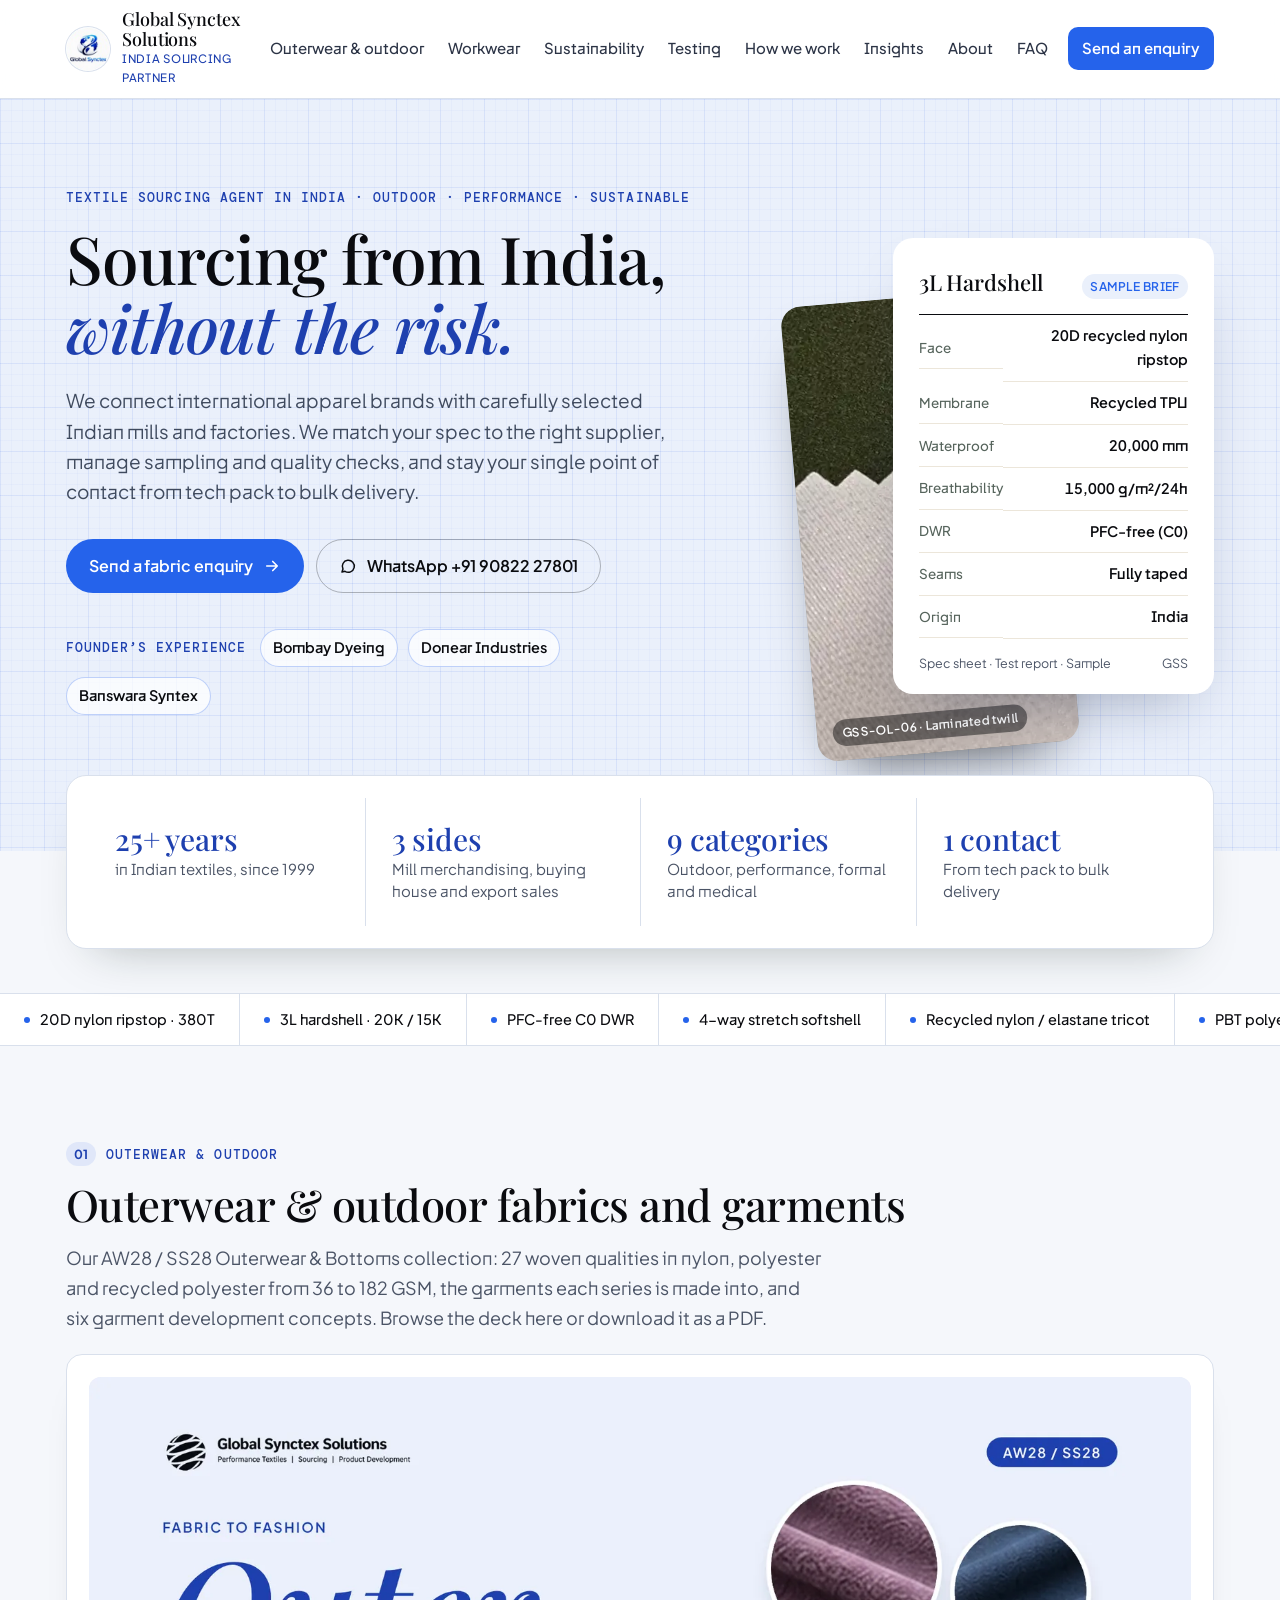
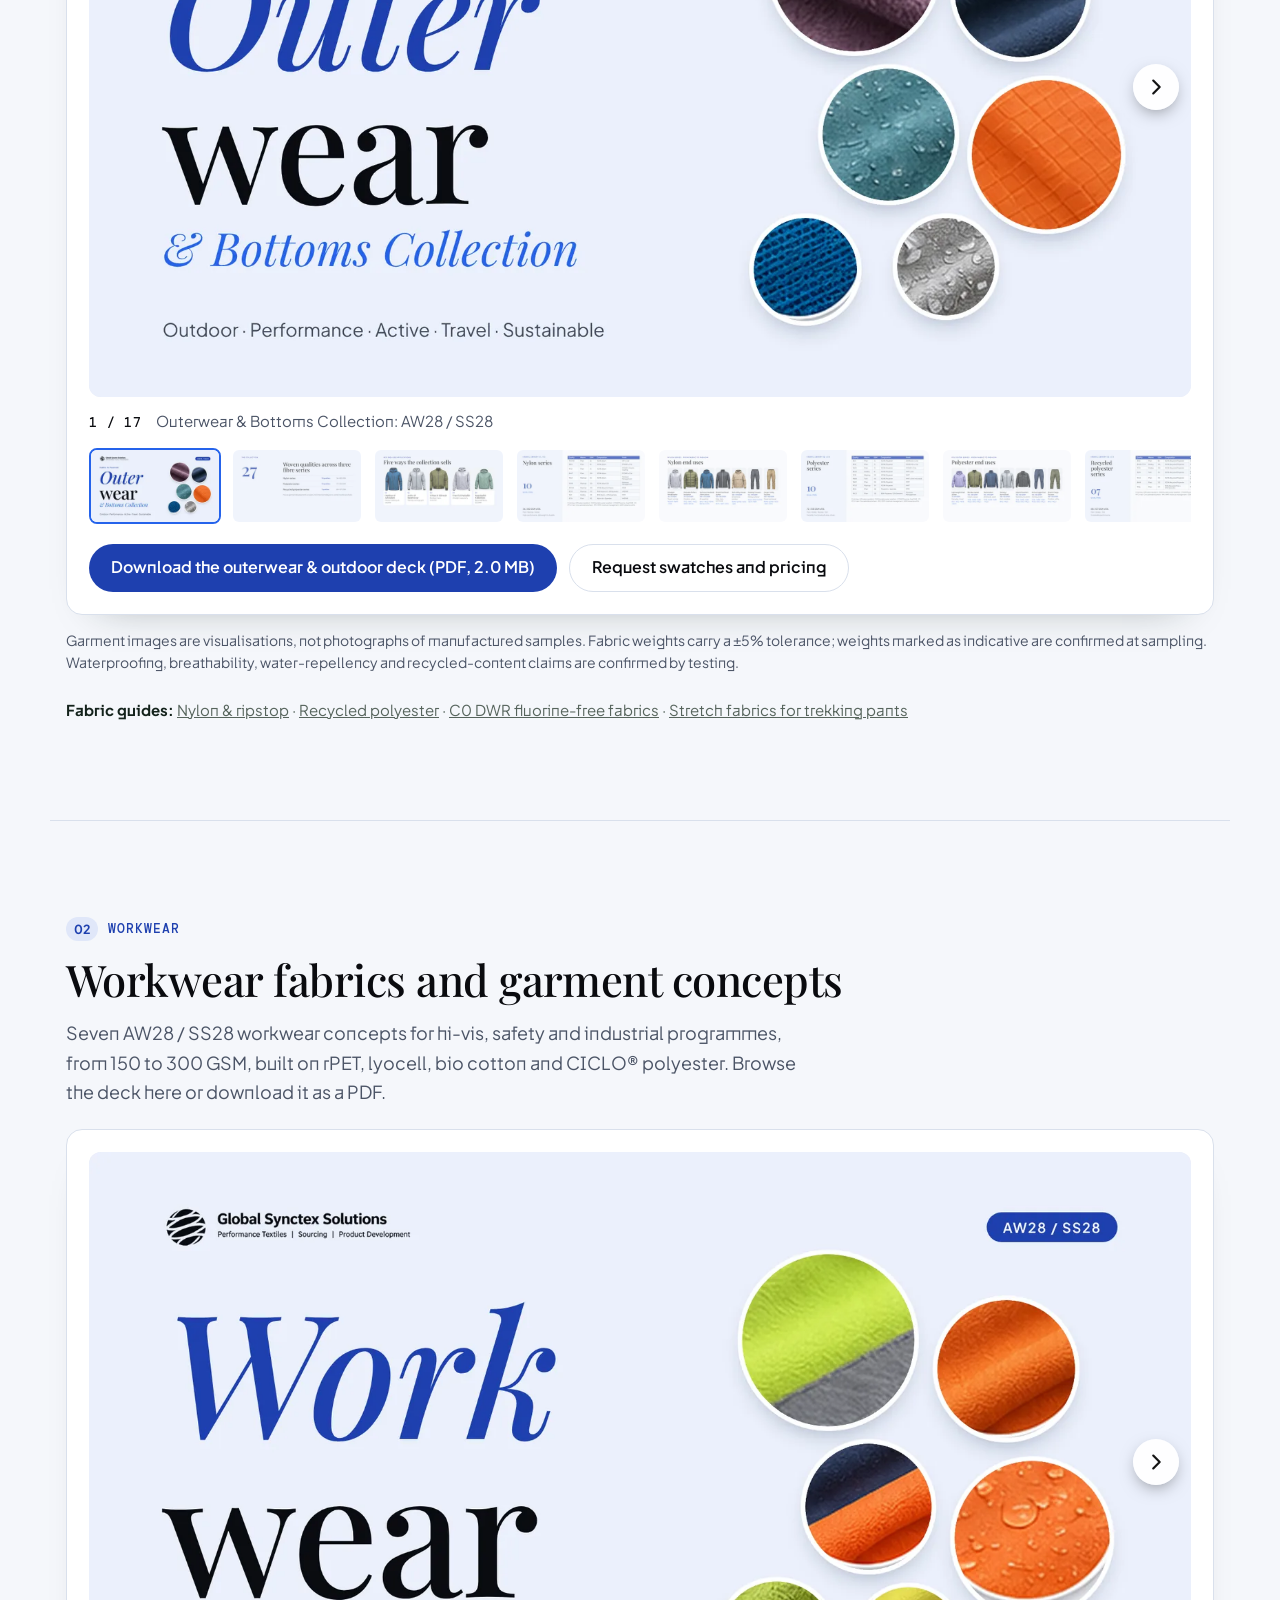
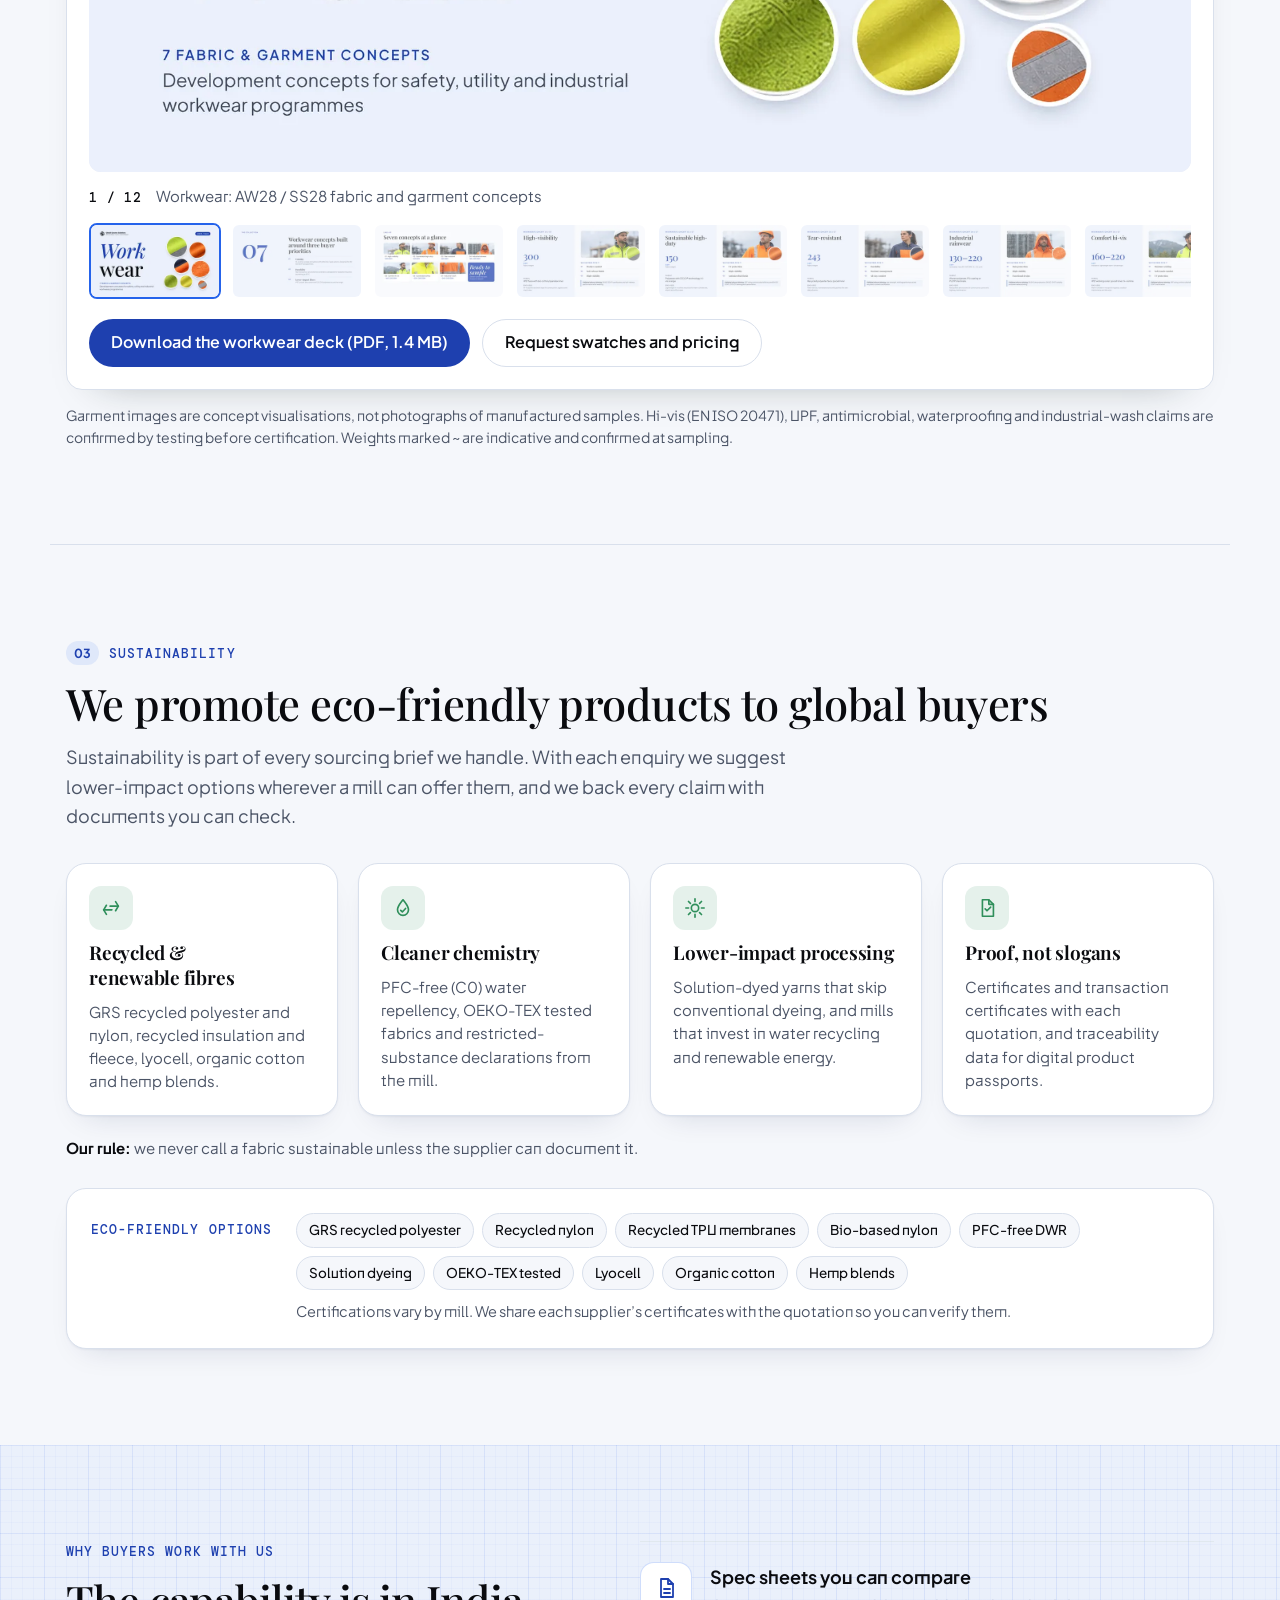
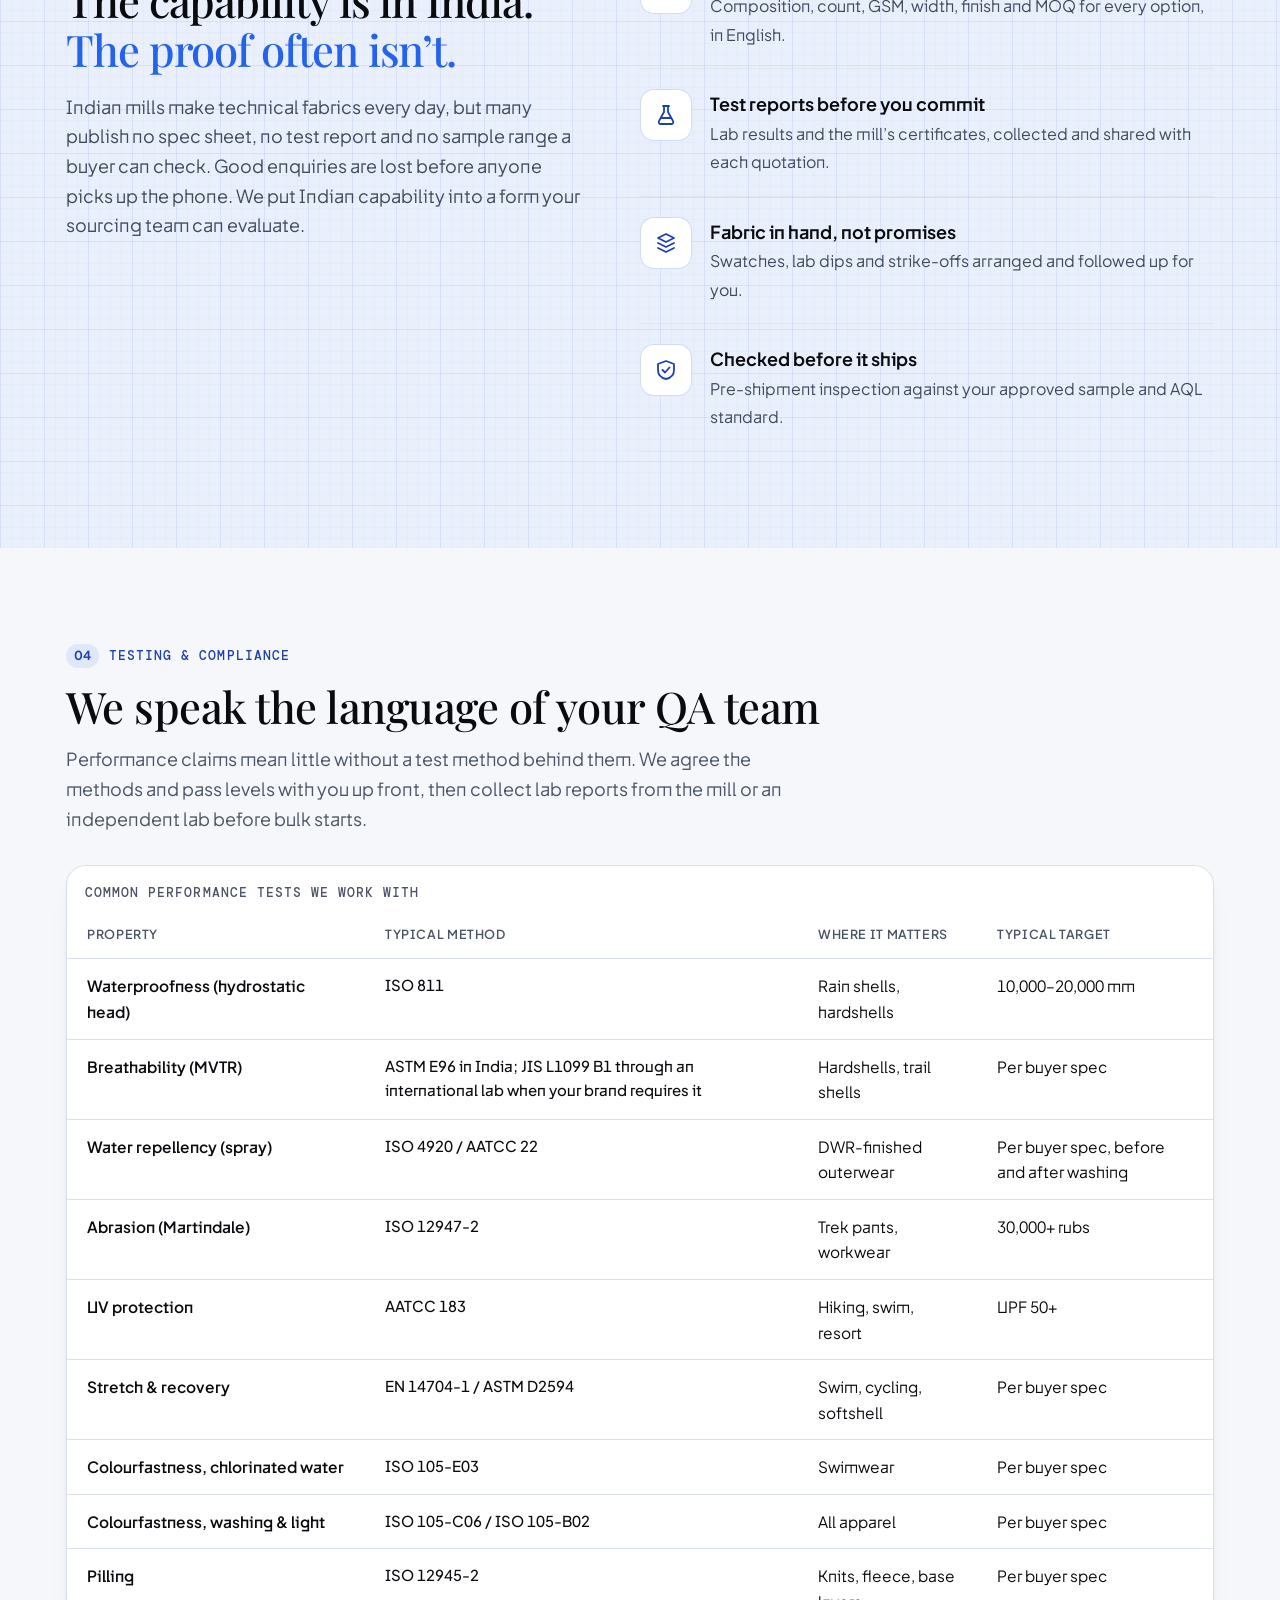
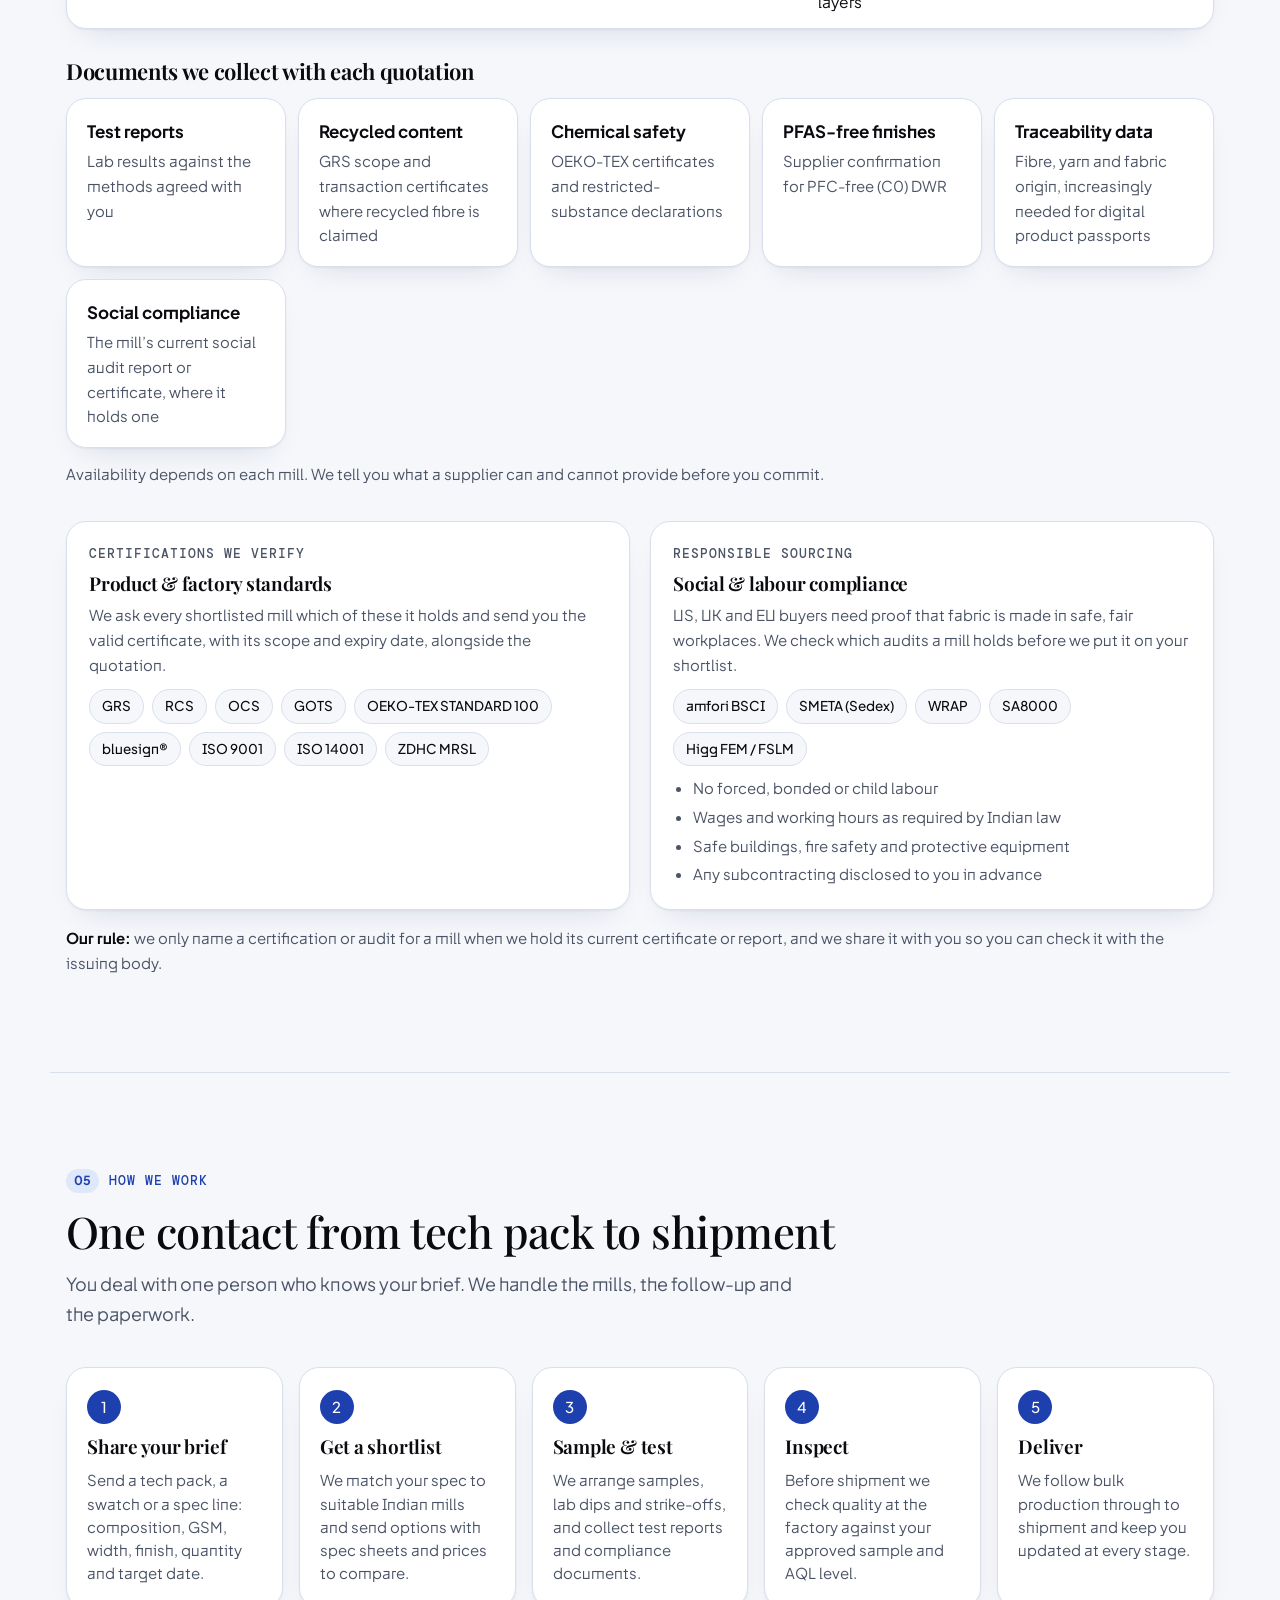
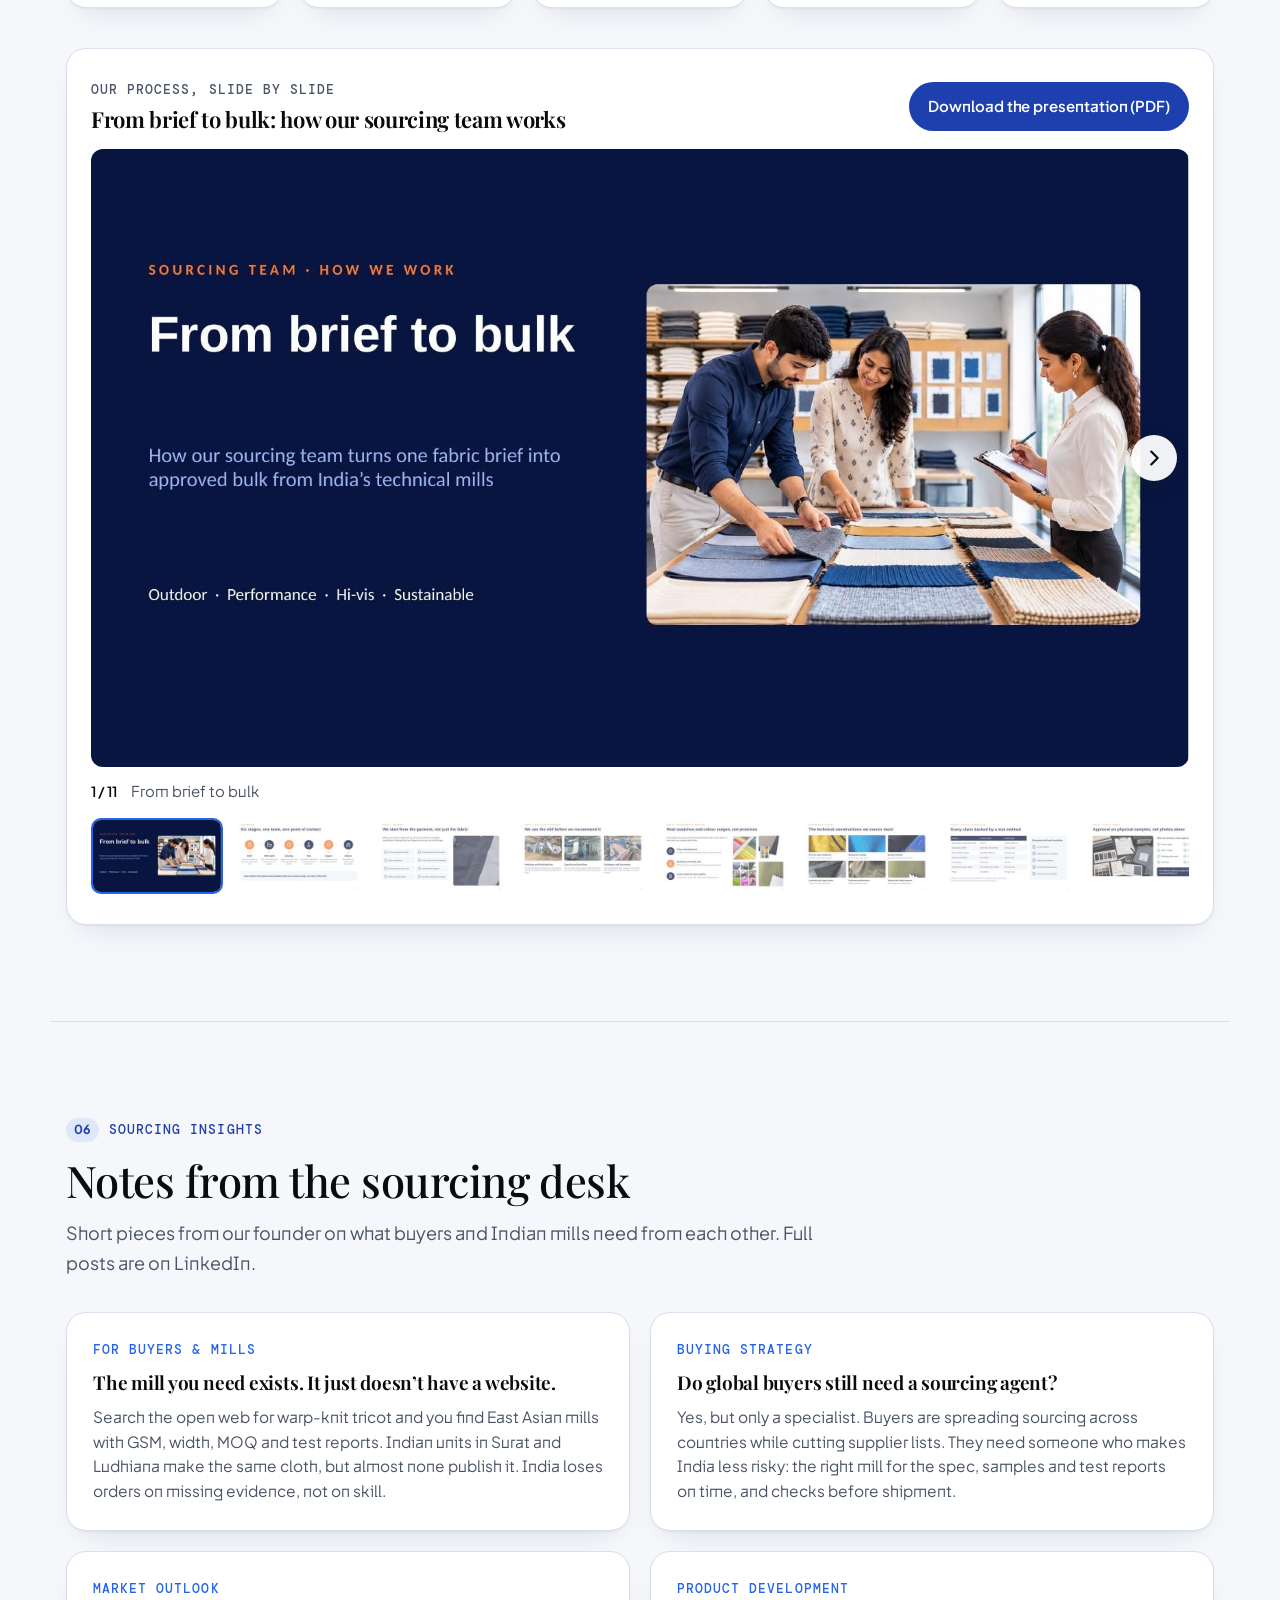
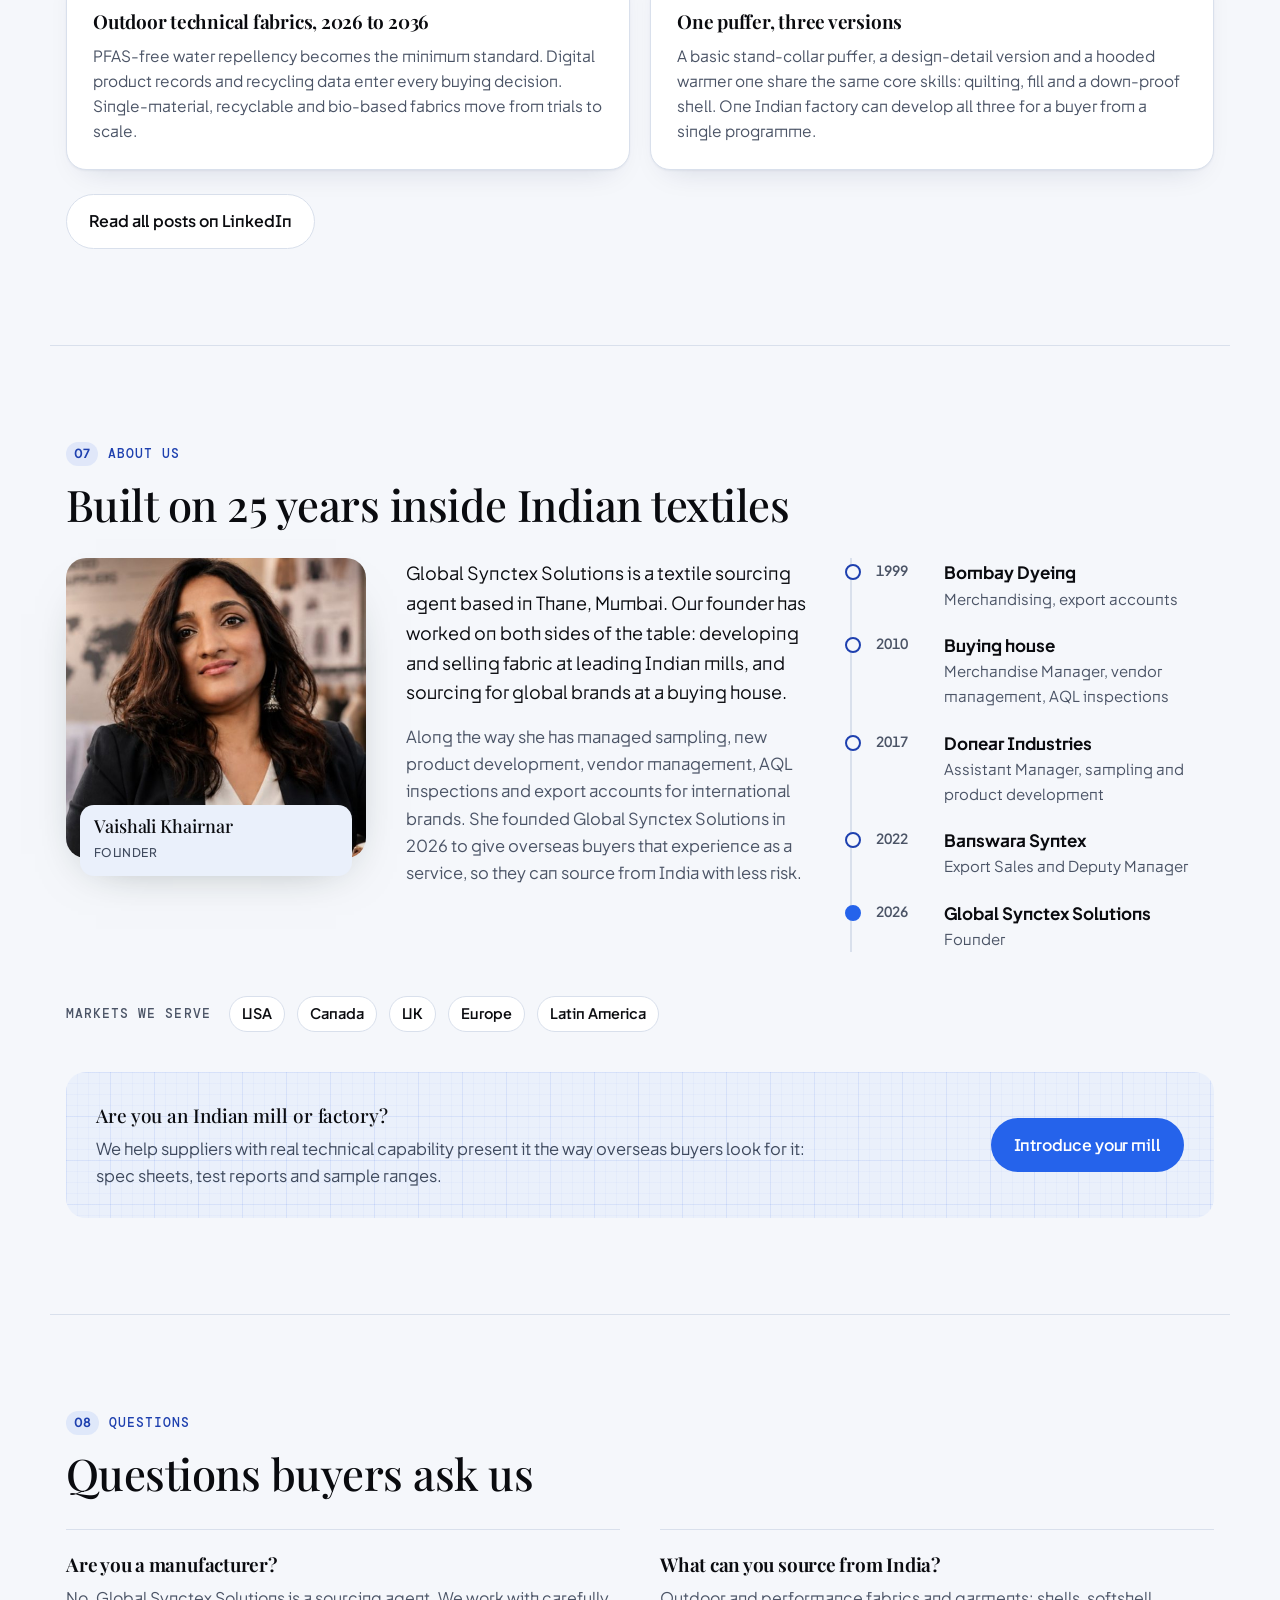
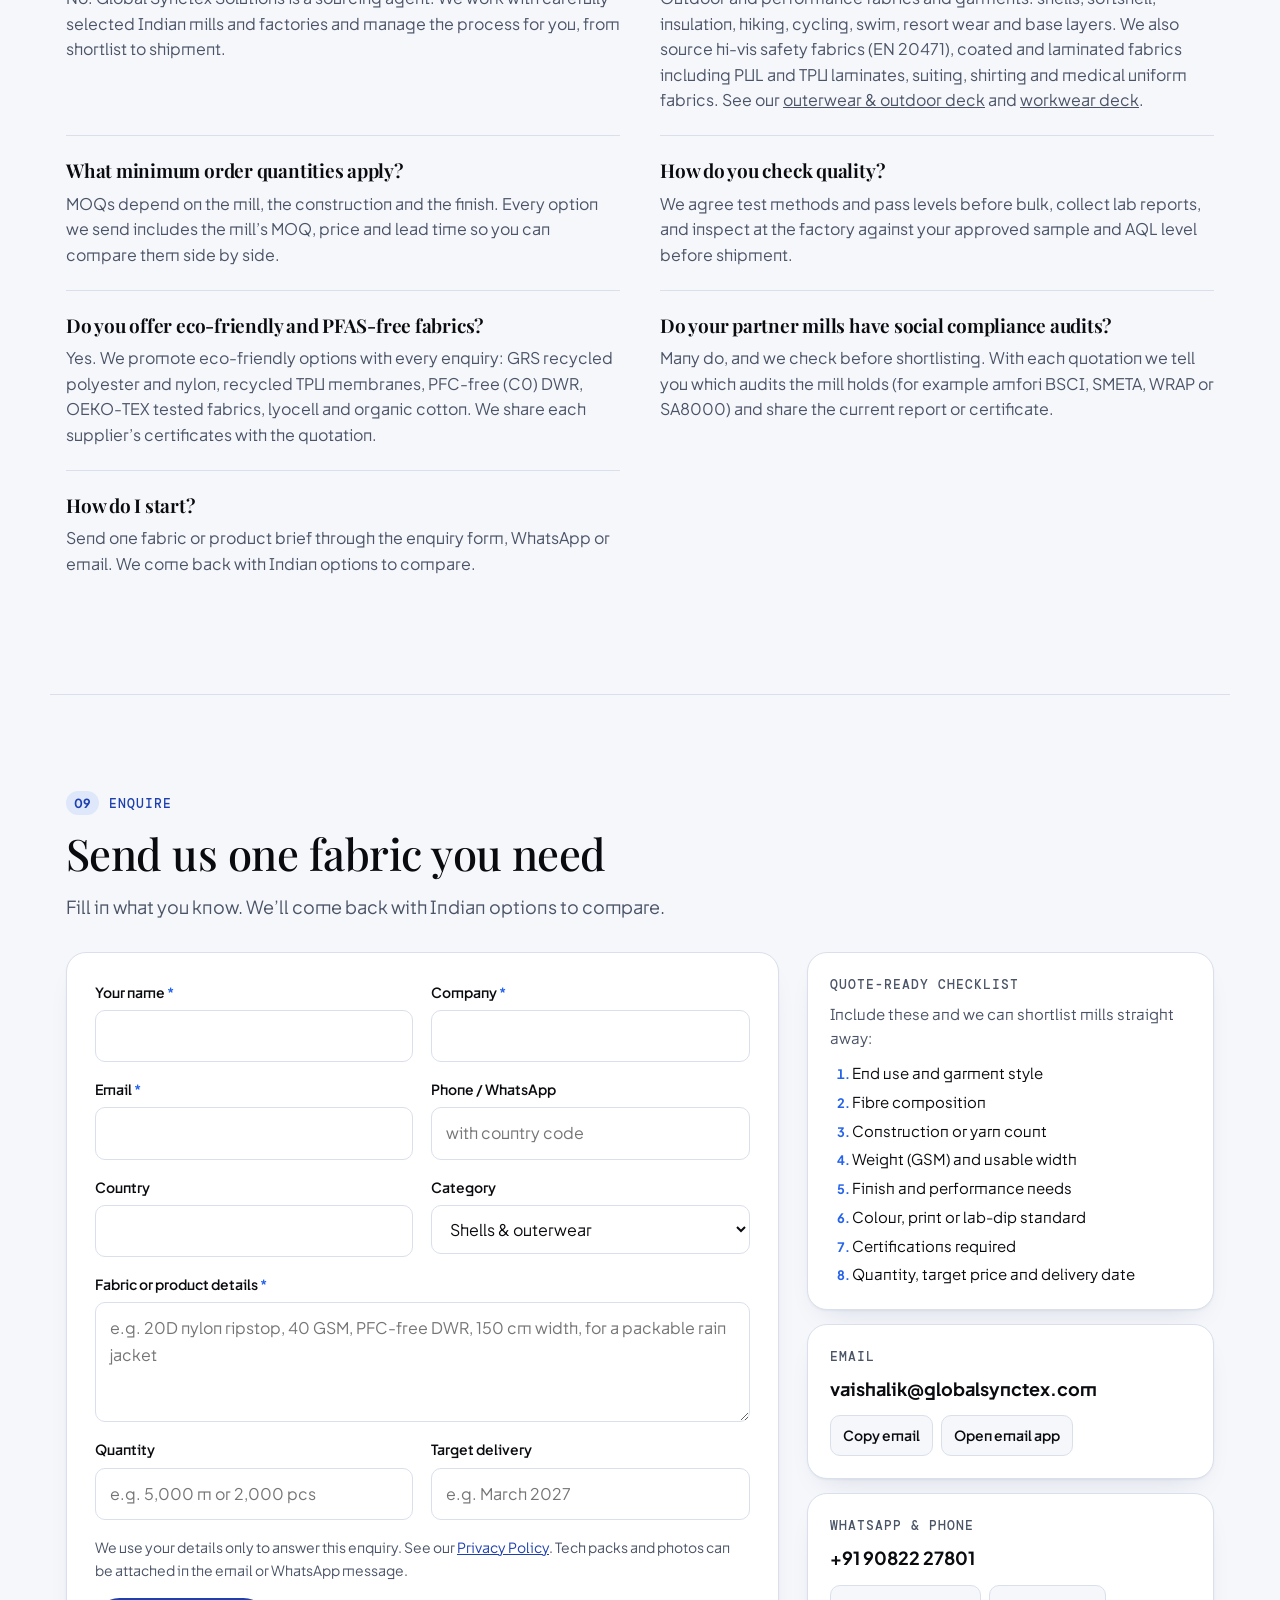
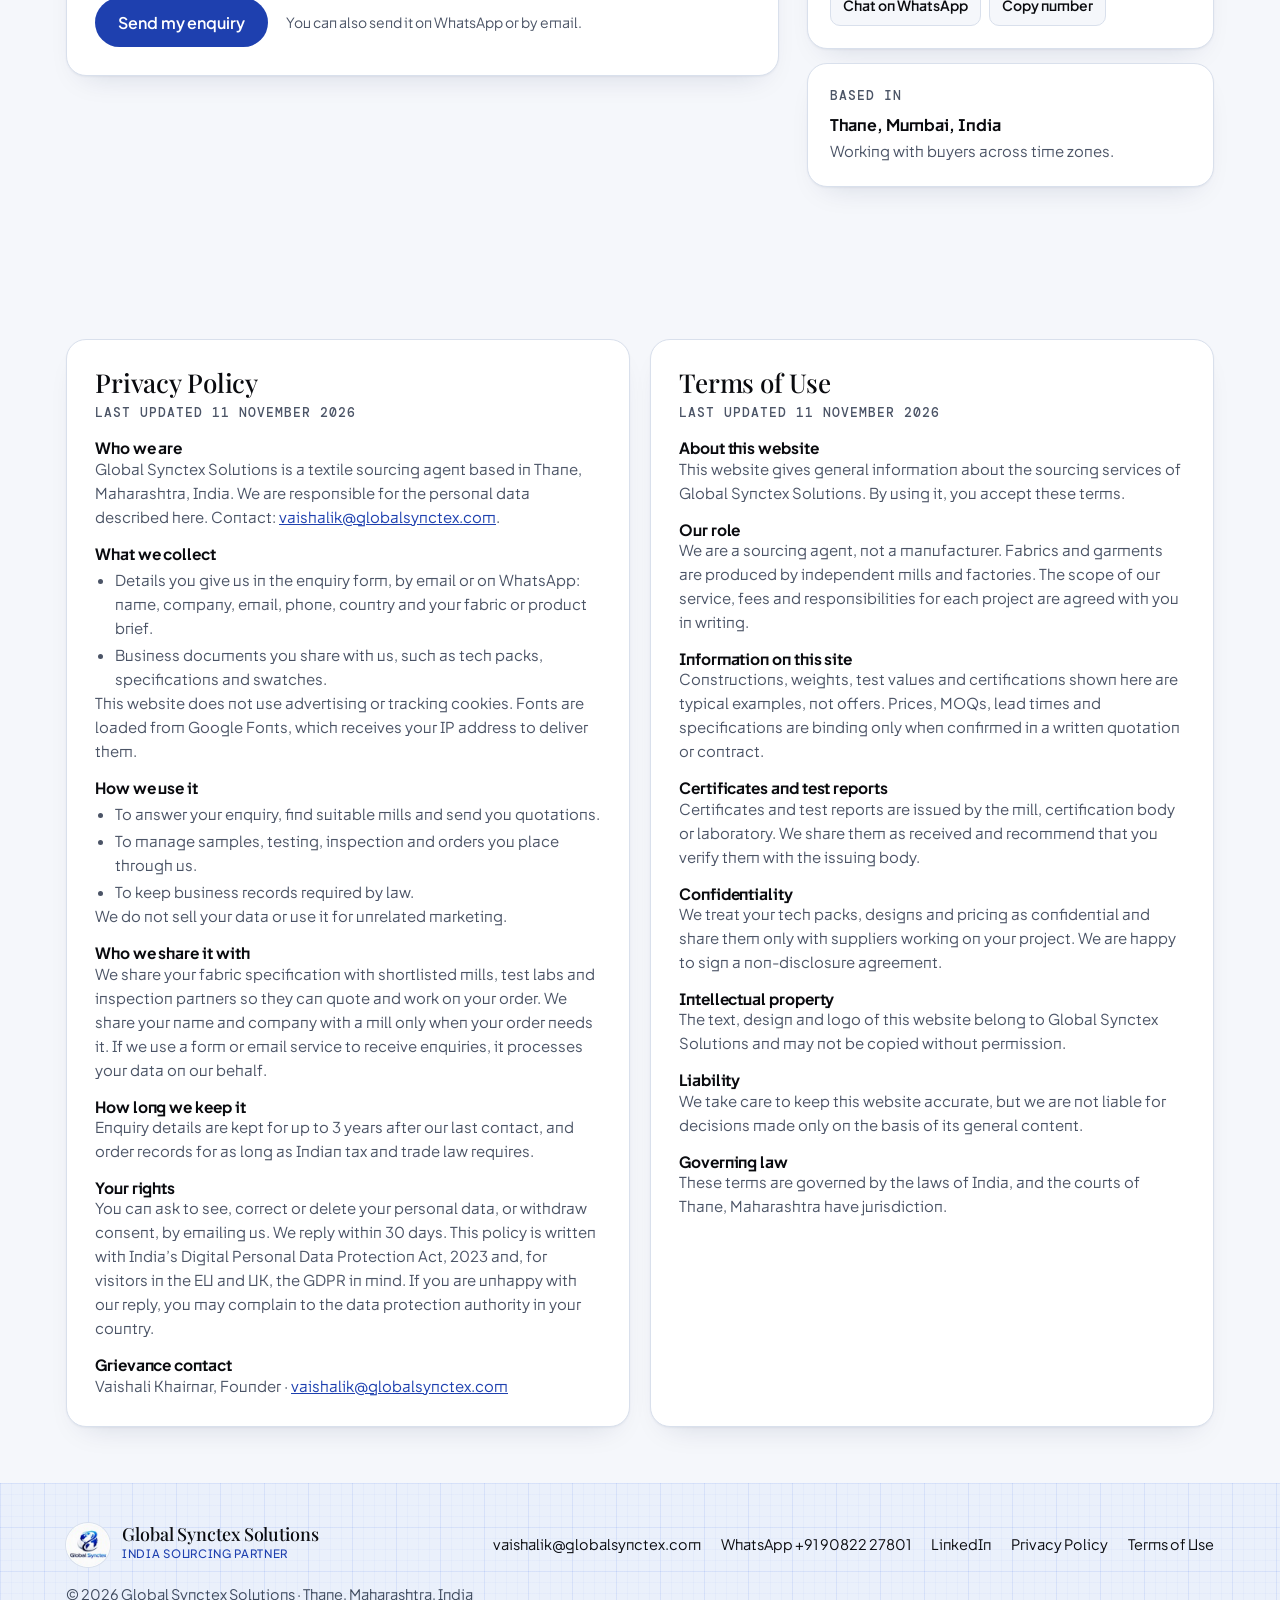
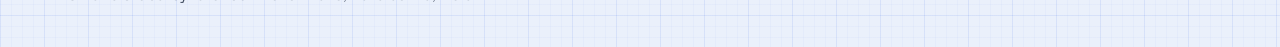
==== index.html @ 1ef3e3eb "Lighter, more elegant type and light versions of both decks Headings in Playfair Display at a lighte" ====
<!doctype html>
<html lang="en">
<head>
<meta charset="utf-8">
<meta name="viewport" content="width=device-width,initial-scale=1,viewport-fit=cover">
<title>Global Synctex Solutions | Textile Sourcing Agent in India for Outdoor & Performance Fabrics</title>
<meta name="description" content="Textile sourcing agent in India for outdoor, performance and sustainable apparel fabrics. We match your spec to vetted Indian mills, manage samples, testing and AQL inspection. 25+ years in Indian textiles.">
<meta name="keywords" content="textile sourcing agent India, fabric sourcing India, technical fabric sourcing, outdoor fabric India, performance fabric supplier India, recycled nylon fabric India, PFC-free DWR fabric, sourcing agent Mumbai">
<meta name="robots" content="index,follow,max-image-preview:large">
<meta name="author" content="Global Synctex Solutions">
<meta name="theme-color" content="#ffffff">
<meta name="claude:viewport-fit-sides" content="cover">
<meta property="og:type" content="website">
<meta property="og:site_name" content="Global Synctex Solutions">
<meta property="og:title" content="Sourcing from India, without the risk | Global Synctex Solutions">
<meta property="og:description" content="Textile sourcing agent in India for outdoor, performance and sustainable apparel fabrics. We match your spec to vetted Indian mills, manage samples, testing and AQL inspection. 25+ years in Indian textiles.">
<meta property="og:locale" content="en_US">
<meta name="twitter:card" content="summary">
<meta name="twitter:title" content="Global Synctex Solutions: textile sourcing agent in India">
<meta name="twitter:description" content="Textile sourcing agent in India for outdoor, performance and sustainable apparel fabrics. We match your spec to vetted Indian mills, manage samples, testing and AQL inspection. 25+ years in Indian textiles.">
<link rel="icon" type="image/png" href="[data-uri]">
<link rel="apple-touch-icon" href="[data-uri]">
<link rel="canonical" href="https://globalsynctex.com/">
<meta property="og:url" content="https://globalsynctex.com/">
<meta property="og:image" content="https://globalsynctex.com/slide-01.jpg">
<meta name="twitter:image" content="https://globalsynctex.com/slide-01.jpg">
<script type="application/ld+json">{"@context": "https://schema.org", "@graph": [{"@type": "ProfessionalService", "@id": "#business", "name": "Global Synctex Solutions", "url": "https://globalsynctex.com/", "description": "Textile sourcing agent in India for outdoor, performance and sustainable apparel fabrics. We match your spec to vetted Indian mills, manage samples, testing and AQL inspection. 25+ years in Indian textiles.", "email": "vaishalik@globalsynctex.com", "telephone": "+91-90822-27801", "address": {"@type": "PostalAddress", "addressLocality": "Thane", "addressRegion": "Maharashtra", "addressCountry": "IN"}, "areaServed": ["US", "CA", "GB", "EU", "Latin America"], "foundingDate": "2026", "founder": {"@type": "Person", "name": "Vaishali Khairnar", "jobTitle": "Founder", "sameAs": "https://www.linkedin.com/in/vaishali-khairnar-05a5b253/"}, "knowsAbout": ["Textile sourcing", "Technical fabrics", "Outdoor apparel fabrics", "Performance fabrics", "Sustainable textiles", "Fabric testing", "AQL inspection", "Hi-vis safety fabrics", "Coated and laminated fabrics", "Softshell fabrics"]}, {"@type": "FAQPage", "mainEntity": [{"@type": "Question", "name": "Are you a manufacturer?", "acceptedAnswer": {"@type": "Answer", "text": "No. Global Synctex Solutions is a sourcing agent. We work with carefully selected Indian mills and factories and manage the process for you, from shortlist to shipment."}}, {"@type": "Question", "name": "What can you source from India?", "acceptedAnswer": {"@type": "Answer", "text": "Outdoor and performance fabrics and garments: shells, softshell, insulation, hiking, cycling, swim, resort wear and base layers. We also source hi-vis safety fabrics (EN 20471), coated and laminated fabrics including PUL and TPU laminates, suiting, shirting and medical uniform fabrics. See our outerwear and outdoor deck and our workwear deck."}}, {"@type": "Question", "name": "What minimum order quantities apply?", "acceptedAnswer": {"@type": "Answer", "text": "MOQs depend on the mill, the construction and the finish. Every option we send includes the mill’s MOQ, price and lead time so you can compare them side by side."}}, {"@type": "Question", "name": "How do you check quality?", "acceptedAnswer": {"@type": "Answer", "text": "We agree test methods and pass levels before bulk, collect lab reports, and inspect at the factory against your approved sample and AQL level before shipment."}}, {"@type": "Question", "name": "Do you offer eco-friendly and PFAS-free fabrics?", "acceptedAnswer": {"@type": "Answer", "text": "Yes. We promote eco-friendly options with every enquiry: GRS recycled polyester and nylon, recycled TPU membranes, PFC-free (C0) DWR, OEKO-TEX tested fabrics, lyocell and organic cotton. We share each supplier’s certificates with the quotation."}}, {"@type": "Question", "name": "Do your partner mills have social compliance audits?", "acceptedAnswer": {"@type": "Answer", "text": "Many do, and we check before shortlisting. With each quotation we tell you which audits the mill holds (for example amfori BSCI, SMETA, WRAP or SA8000) and share the current report or certificate."}}, {"@type": "Question", "name": "How do I start?", "acceptedAnswer": {"@type": "Answer", "text": "Send one fabric or product brief through the enquiry form, WhatsApp or email. We come back with Indian options to compare."}}]}]}</script>
<link rel="preconnect" href="https://fonts.googleapis.com">
<link rel="preconnect" href="https://fonts.gstatic.com" crossorigin>
<link rel="stylesheet" href="https://fonts.googleapis.com/css2?family=Playfair+Display:ital,wght@0,500..900;1,500..900&family=Plus+Jakarta+Sans:ital,wght@0,400..800;1,400..800&family=DM+Mono:wght@400;500&display=swap">
<style>:root{color-scheme:light;box-sizing:border-box;padding-top:env(safe-area-inset-top,0px);padding-bottom:env(safe-area-inset-bottom,0px)}html{scroll-padding-top:env(safe-area-inset-top,0px)}body{margin:0;padding:0}img{max-width:100%}[hidden]:not([hidden=until-found i]){display:none!important}</style>
<style>
/* Layout: a technical-textile spec sheet. Navy ripstop hero carries the promise and a hang tag;
   every category opens with a woven swatch; mono labels read like a mill quality tag. */
:root{
  --paper:#f4f1ea;
  --sheet:#ffffff;
  --ink:#13221b;
  --muted:#56645c;
  --line:#e0d9cb;
  --brand:#c2410c;
  --brand-ink:#ffffff;
  --navy:#12241c;          /* hero, bands, footer */
  --navy-2:#1b3328;
  --on-navy:#f3efe7;
  --on-navy-muted:#b9c7be;
  --sky:#a8dde6;           /* accent on navy */
  --signal:#ff6b3d;        /* hi-vis tag orange */
  --signal-ink:#13221b;
  --focus:#ff6b3d;
  --display:"Archivo","Arial Narrow","Helvetica Neue",Arial,sans-serif;
  --body:"Public Sans","Helvetica Neue",Arial,sans-serif;
  --mono:"IBM Plex Mono",ui-monospace,"SFMono-Regular",Menlo,Consolas,monospace;
  --wrap:1180px;
  --gl:max(16px, env(safe-area-inset-left, 0px));
  --gr:max(16px, env(safe-area-inset-right, 0px));
}
@media (prefers-color-scheme: dark){
  :root:not([data-theme="light"]){
    --paper:#0e1914; --sheet:#15241d; --ink:#ece8df; --muted:#a3b2a9; --line:#26392f;
    --brand:#ff8a5c; --brand-ink:#13221b; --navy:#0b1712; --navy-2:#16291f; color-scheme:dark;
  }
}
:root[data-theme="dark"]{
  --paper:#0e1914; --sheet:#15241d; --ink:#ece8df; --muted:#a3b2a9; --line:#26392f;
  --brand:#ff8a5c; --brand-ink:#13221b; --navy:#0b1712; --navy-2:#16291f; color-scheme:dark;
}

*{box-sizing:border-box}
html{scroll-behavior:smooth}
@media (prefers-reduced-motion: reduce){html{scroll-behavior:auto}*{animation:none!important;transition:none!important}}
body{background:var(--paper);color:var(--ink);font-family:var(--body);font-size:17px;line-height:1.6;-webkit-font-smoothing:antialiased}
body::before{content:"";position:fixed;inset:0 0 auto;height:env(safe-area-inset-top,0px);z-index:40;background:var(--navy)}
a{color:inherit}
img{max-width:100%;display:block}
:focus-visible{outline:3px solid var(--focus);outline-offset:3px;border-radius:4px}
.wrap{max-width:var(--wrap);margin-inline:auto;padding-left:var(--gl);padding-right:var(--gr)}
h1,h2,h3{font-family:var(--display);font-stretch:80%;line-height:1.02;letter-spacing:-.01em;margin:0;text-wrap:balance}
p{margin:0}
.label{font-family:var(--mono);font-size:12.5px;letter-spacing:.12em;text-transform:uppercase;color:var(--muted)}
.btn{display:inline-flex;align-items:center;gap:10px;padding:14px 22px;border-radius:9px;font-weight:700;font-size:16px;text-decoration:none;border:1.5px solid transparent;cursor:pointer;font-family:var(--body);transition:transform .15s ease,filter .15s ease,border-color .15s ease}
.btn:hover{transform:translateY(-1px)}
.btn svg{width:18px;height:18px;flex:none}
.btn.hot{background:var(--signal);color:var(--signal-ink)}
.btn.hot:hover{filter:brightness(1.06)}
.btn.line-light{border-color:rgba(243,239,231,.4);color:var(--on-navy)}
.btn.line-light:hover{border-color:var(--on-navy)}
.btn.primary{background:var(--brand);color:var(--brand-ink)}
.btn.ghost{border-color:var(--line);background:var(--sheet);color:var(--ink)}
.btn.ghost:hover{border-color:var(--brand)}

/* Ripstop texture used on navy surfaces */
.ripstop{
  background-color:var(--navy);
  background-image:
    linear-gradient(rgba(168,221,230,.10) 1.5px, transparent 1.5px),
    linear-gradient(90deg, rgba(168,221,230,.10) 1.5px, transparent 1.5px),
    linear-gradient(rgba(168,221,230,.045) 1px, transparent 1px),
    linear-gradient(90deg, rgba(168,221,230,.045) 1px, transparent 1px);
  background-size:44px 44px,44px 44px,11px 11px,11px 11px;
}

/* Header */
.site-head{position:sticky;top:env(safe-area-inset-top,0px);z-index:30;background:rgba(18,36,28,.94);backdrop-filter:blur(8px);-webkit-backdrop-filter:blur(8px);border-bottom:1px solid rgba(168,221,230,.18);color:var(--on-navy)}
.site-head .wrap{display:flex;align-items:center;gap:18px;padding-block:10px}
.brand{display:flex;align-items:center;gap:12px;text-decoration:none;min-width:0}
.brand img{width:44px;height:44px;border-radius:50%;background:#fff;box-shadow:0 0 0 2px rgba(255,255,255,.9);flex:none}
.brand b{font-family:var(--display);font-stretch:84%;font-size:20px;font-weight:800;line-height:1.1;display:block}
.brand small{display:block;font-family:var(--mono);font-size:10.5px;letter-spacing:.12em;text-transform:uppercase;color:var(--on-navy-muted)}
.nav{margin-left:auto;display:flex;align-items:center;gap:4px}
.nav a{text-decoration:none;font-weight:500;font-size:15px;padding:8px 10px;white-space:nowrap;border-radius:7px;color:var(--on-navy-muted)}
.nav a:hover{color:var(--on-navy);background:rgba(168,221,230,.12)}
.nav a.cta{background:var(--signal);color:var(--signal-ink);font-weight:700;margin-left:6px}
.nav a.cta:hover{background:var(--signal);filter:brightness(1.06)}
@media (max-width:1240px){.nav a.n3{display:none}}
@media (max-width:1100px){.nav a.n2{display:none}}
@media (max-width:940px){.nav a:not(.cta){display:none}}
@media (max-width:440px){.brand small{display:none}.brand b{font-size:17px}.nav a.cta{padding:8px 10px;font-size:14px}}

/* Hero */
.hero{color:var(--on-navy);position:relative;overflow:hidden}
.hero::after{content:"";position:absolute;right:-180px;top:-140px;width:620px;height:620px;border-radius:50%;background:radial-gradient(closest-side,rgba(255,107,61,.38),transparent);pointer-events:none}
.hero .wrap{position:relative;z-index:1;display:grid;grid-template-columns:minmax(0,1.2fr) minmax(0,.85fr);gap:56px;align-items:center;padding-block:76px 132px}
.hero .label{color:var(--sky)}
.hero h1{margin-top:18px;font-size:clamp(46px,7vw,92px);font-weight:900;font-stretch:72%;letter-spacing:-.015em}
.hl{position:relative;white-space:nowrap;color:#fff}
.hl::after{content:"";position:absolute;left:-2px;right:-4px;bottom:.06em;height:.16em;background:var(--signal);z-index:-1;border-radius:2px;transform-origin:left;animation:mark .9s .35s cubic-bezier(.2,.7,.2,1) both}
@keyframes mark{from{transform:scaleX(0)}to{transform:scaleX(1)}}
.hero h1 .hl{z-index:0}
.hero .lede{margin-top:24px;font-size:19.5px;max-width:34em;color:#e6e0d3}
.hero .actions{display:flex;flex-wrap:wrap;gap:12px;margin-top:32px}
.xp{margin-top:34px;display:flex;flex-wrap:wrap;align-items:center;gap:10px 14px}
.xp .label{color:var(--on-navy-muted);margin-right:4px}
.xp b{font-family:var(--display);font-stretch:86%;font-weight:700;font-size:17px;color:var(--on-navy);padding:6px 12px;border:1px solid rgba(168,221,230,.28);border-radius:999px;background:rgba(168,221,230,.06)}

/* Tag stack */
.tags{position:relative;display:flex;justify-content:center;padding-top:30px;min-height:430px}
.swatch-back{position:absolute;width:min(78%,300px);aspect-ratio:3/4;top:58px;left:50%;margin-left:-190px;border-radius:12px;transform:rotate(-9deg);box-shadow:0 30px 60px -30px rgba(0,0,0,.7);
  background-color:#d9481c;background-image:linear-gradient(rgba(255,255,255,.18) 2px,transparent 2px),linear-gradient(90deg,rgba(255,255,255,.18) 2px,transparent 2px),linear-gradient(rgba(255,255,255,.07) 1px,transparent 1px),linear-gradient(90deg,rgba(255,255,255,.07) 1px,transparent 1px);background-size:26px 26px,26px 26px,6.5px 6.5px,6.5px 6.5px}
.swatch-back span{position:absolute;left:16px;bottom:14px;font-family:var(--mono);font-size:11px;letter-spacing:.12em;text-transform:uppercase;color:#fff;background:rgba(0,0,0,.25);padding:4px 8px;border-radius:4px}
.tag{position:relative;width:min(100%,360px);background:#fff;color:#13221b;border-radius:6px 6px 16px 16px;padding:48px 26px 22px;box-shadow:0 34px 70px -28px rgba(0,0,0,.75);transform-origin:50% -46px;animation:sway 3.4s ease-in-out .3s 1 both;margin-left:60px}
.tag::before{content:"";position:absolute;top:17px;left:50%;width:16px;height:16px;margin-left:-8px;border-radius:50%;background:var(--navy);box-shadow:inset 0 0 0 2px #d6cfc0}
.tag::after{content:"";position:absolute;top:-44px;left:50%;width:2px;height:66px;margin-left:-1px;background:var(--signal);transform:rotate(10deg);transform-origin:bottom}
@keyframes sway{0%{transform:rotate(-5deg)}35%{transform:rotate(2.4deg)}65%{transform:rotate(-1deg)}100%{transform:rotate(0)}}
.tag-head{display:flex;justify-content:space-between;align-items:baseline;gap:10px;padding-bottom:12px;border-bottom:2.5px solid #13221b}
.tag-head b{font-family:var(--display);font-stretch:76%;font-size:26px;font-weight:900}
.tag-head span{font-family:var(--mono);font-size:11px;letter-spacing:.12em;color:#d9481c;text-transform:uppercase;white-space:nowrap}
.tag dl{margin:0;display:grid;grid-template-columns:auto 1fr;font-family:var(--mono);font-size:13px}
.tag dt,.tag dd{margin:0;padding:8px 0;border-bottom:1px dashed #d6cfc0}
.tag dt{color:#56645c;letter-spacing:.06em;text-transform:uppercase;font-size:11.5px;padding-right:14px;align-self:center}
.tag dd{text-align:right;font-variant-numeric:tabular-nums}
.tag .foot{display:flex;justify-content:space-between;gap:10px;margin-top:14px;font-family:var(--mono);font-size:10.5px;color:#56645c;letter-spacing:.08em;text-transform:uppercase}
@media (max-width:900px){
  .hero .wrap{grid-template-columns:1fr;gap:36px;padding-block:52px 120px}
  .tags{min-height:0;padding-top:40px}
  .swatch-back{margin-left:-170px}
  .tag{margin-left:40px}
}
@media (max-width:480px){.swatch-back{display:none}.tag{margin-left:0}}

/* Stats card overlapping hero */
.stats{position:relative;z-index:2;margin-top:-76px}
.stats .card{background:var(--sheet);border:1px solid var(--line);border-radius:16px;box-shadow:0 24px 50px -30px rgba(18,36,28,.45);display:grid;grid-template-columns:repeat(4,minmax(0,1fr))}
.stat{padding:24px 24px 22px;border-left:1px solid var(--line);display:flex;flex-direction:column;gap:4px;min-width:0}
.stat:first-child{border-left:0}
.stat b{font-family:var(--display);font-stretch:78%;font-size:34px;font-weight:850;line-height:1;color:var(--brand)}
.stat span{font-size:14.5px;color:var(--muted)}
@media (max-width:860px){.stats .card{grid-template-columns:repeat(2,minmax(0,1fr))}.stat:nth-child(3){border-left:0}.stat:nth-child(n+3){border-top:1px solid var(--line)}}
@media (max-width:420px){.stat{padding:18px 16px}.stat b{font-size:28px}}

/* Spec ticker */
.ticker{margin-top:44px;overflow:hidden;border-block:1px solid var(--line);background:var(--sheet)}
.ticker .track{display:flex;width:max-content;animation:tick 60s linear infinite}
.ticker:hover .track{animation-play-state:paused}
.ticker ul{display:flex;list-style:none;margin:0;padding:0}
.ticker li{font-family:var(--mono);font-size:13.5px;white-space:nowrap;padding:14px 26px;border-right:1px solid var(--line);color:var(--ink)}
.ticker li::before{content:"";display:inline-block;width:8px;height:8px;background:var(--signal);margin-right:10px;transform:rotate(45deg) translateY(-1px)}
@keyframes tick{from{transform:translateX(0)}to{transform:translateX(-50%)}}

/* Sections */
section{scroll-margin-top:84px}
.sec .wrap{padding-block:88px;display:grid;grid-template-columns:200px minmax(0,1fr);gap:32px 48px}
.sec-label{padding-top:8px;border-top:2.5px solid var(--ink);align-self:start}
.sec-label .num{display:block;font-family:var(--mono);font-size:12px;color:var(--signal);letter-spacing:.1em;margin-bottom:4px;font-weight:500}
.sec h2{font-size:clamp(36px,4.6vw,60px);font-weight:850;font-stretch:76%}
.sec .intro{margin-top:16px;max-width:40em;color:var(--muted);font-size:18px}
.sec + .sec .wrap{border-top:1px solid var(--line)}
@media (max-width:860px){.sec .wrap{grid-template-columns:1fr;padding-block:60px}.sec-label{max-width:200px}}

/* Categories with swatches */
.cats{margin-top:38px;display:grid;grid-template-columns:repeat(3,minmax(0,1fr));gap:16px}
.cat{background:var(--sheet);border:1px solid var(--line);border-radius:12px;overflow:hidden;display:flex;flex-direction:column;min-width:0;transition:transform .2s ease,box-shadow .2s ease}
.cat:hover{transform:translateY(-3px);box-shadow:0 18px 36px -24px rgba(18,36,28,.5)}
.sw{height:96px;position:relative;background-color:var(--c)}
.sw span{position:absolute;left:14px;bottom:12px;font-family:var(--mono);font-size:11px;letter-spacing:.1em;text-transform:uppercase;color:#fff;background:rgba(0,0,0,.28);padding:4px 8px;border-radius:4px}
.sw-ripstop{background-image:linear-gradient(rgba(255,255,255,.2) 2px,transparent 2px),linear-gradient(90deg,rgba(255,255,255,.2) 2px,transparent 2px),linear-gradient(rgba(255,255,255,.07) 1px,transparent 1px),linear-gradient(90deg,rgba(255,255,255,.07) 1px,transparent 1px);background-size:24px 24px,24px 24px,6px 6px,6px 6px}
.sw-fleece{background-image:radial-gradient(rgba(255,255,255,.28) 1.3px,transparent 1.8px),radial-gradient(rgba(255,255,255,.16) 1.3px,transparent 1.8px);background-size:7px 7px,7px 7px;background-position:0 0,3.5px 3.5px}
.sw-twill{background-image:repeating-linear-gradient(45deg,rgba(255,255,255,.18) 0 2px,transparent 2px 7px)}
.sw-mesh{background-image:radial-gradient(circle,rgba(0,0,0,.42) 2.4px,transparent 2.9px),radial-gradient(circle,rgba(0,0,0,.42) 2.4px,transparent 2.9px);background-size:11px 11px,11px 11px;background-position:0 0,5.5px 5.5px}
.sw-tricot{background-image:repeating-linear-gradient(60deg,rgba(255,255,255,.2) 0 1.5px,transparent 1.5px 9px),repeating-linear-gradient(-60deg,rgba(255,255,255,.2) 0 1.5px,transparent 1.5px 9px)}
.sw-linen{background-image:repeating-linear-gradient(0deg,rgba(255,255,255,.2) 0 1px,transparent 1px 4px),repeating-linear-gradient(90deg,rgba(0,0,0,.09) 0 1px,transparent 1px 6px),repeating-linear-gradient(90deg,rgba(255,255,255,.08) 0 3px,transparent 3px 23px)}
.sw-rib{background-image:repeating-linear-gradient(90deg,rgba(255,255,255,.2) 0 3px,rgba(0,0,0,.1) 3px 6px)}
.sw-herring{background-image:linear-gradient(135deg,rgba(255,255,255,.14) 25%,transparent 25%),linear-gradient(225deg,rgba(255,255,255,.14) 25%,transparent 25%),linear-gradient(315deg,rgba(255,255,255,.14) 25%,transparent 25%),linear-gradient(45deg,rgba(255,255,255,.14) 25%,transparent 25%);background-size:14px 14px;background-position:-7px 0,-7px 0,0 0,0 0}
.sw-plain{background-image:linear-gradient(rgba(255,255,255,.16) 1px,transparent 1px),linear-gradient(90deg,rgba(255,255,255,.16) 1px,transparent 1px);background-size:4px 4px}
.cat .body{padding:20px 20px 22px;display:flex;flex-direction:column;gap:10px}
.cat h3{font-size:25px;font-weight:820;font-stretch:78%}
.cat .use{font-size:15px;color:var(--muted)}
.cat ul{list-style:none;margin:0;padding:0;font-family:var(--mono);font-size:12.8px;line-height:1.5;display:grid;gap:6px}
.cat li{padding-left:16px;position:relative}
.cat li::before{content:"";position:absolute;left:0;top:.62em;width:8px;height:1.5px;background:var(--brand)}
@media (max-width:980px){.cats{grid-template-columns:repeat(2,minmax(0,1fr))}}
@media (max-width:600px){.cats{grid-template-columns:1fr}}
.green{margin-top:28px;display:grid;grid-template-columns:auto minmax(0,1fr);gap:10px 24px;align-items:start;padding:22px;border:1.5px dashed var(--line);border-radius:12px;background:var(--sheet)}
.green .label{color:var(--brand);padding-top:6px}
.chips{display:flex;flex-wrap:wrap;gap:8px}
.chip{font-family:var(--mono);font-size:12.5px;padding:5px 11px;border-radius:999px;background:var(--paper);border:1px solid var(--line)}
.green p{grid-column:2;font-size:14.5px;color:var(--muted)}
@media (max-width:600px){.green{grid-template-columns:1fr}.green p{grid-column:1}}

/* Navy proof band */
.band{color:var(--on-navy)}
.band .wrap{padding-block:84px;display:grid;grid-template-columns:minmax(0,1fr) minmax(0,1.1fr);gap:52px;align-items:start}
.band .label{color:var(--sky)}
.band h2{margin-top:14px;font-size:clamp(34px,4.4vw,56px);font-weight:850;font-stretch:76%}
.band h2 em{font-style:normal;color:var(--signal)}
.band p.lead{margin-top:18px;color:var(--on-navy-muted);font-size:18px;max-width:34em}
.proof{list-style:none;margin:0;padding:0}
.proof li{display:grid;grid-template-columns:52px minmax(0,1fr);gap:18px;padding:20px 0;border-bottom:1px solid rgba(185,199,190,.22)}
.proof li:first-child{border-top:1px solid rgba(185,199,190,.22)}
.proof .ic{width:52px;height:52px;border-radius:12px;background:rgba(168,221,230,.12);border:1px solid rgba(168,221,230,.25);display:grid;place-items:center;color:var(--sky)}
.proof .ic svg{width:24px;height:24px}
.proof b{display:block;font-weight:700;font-size:18px}
.proof span{color:var(--on-navy-muted);font-size:16px}
@media (max-width:860px){.band .wrap{grid-template-columns:1fr}}

/* Test table */
.table-wrap{margin-top:32px;overflow-x:auto;border:1px solid var(--line);border-radius:12px;background:var(--sheet)}
table.tests{width:100%;min-width:660px;border-collapse:collapse;font-size:15px}
.tests caption{text-align:left;padding:16px 18px 6px}
.tests th,.tests td{text-align:left;padding:12px 18px;border-top:1px solid var(--line);vertical-align:top}
.tests thead th{font-family:var(--mono);font-size:11.5px;font-weight:500;letter-spacing:.1em;text-transform:uppercase;color:var(--muted);border-top:0}
.tests tbody th{font-weight:600}
.tests tbody tr:hover{background:var(--paper)}
.tests td:nth-child(2){font-family:var(--mono);font-size:13.5px;white-space:nowrap;color:var(--brand)}
.tests td:last-child{font-variant-numeric:tabular-nums}
.docs{margin-top:30px;display:grid;gap:14px}
.docs h3{font-size:26px;font-weight:820}
.docs ul{list-style:none;margin:0;padding:0;display:grid;grid-template-columns:repeat(auto-fit,minmax(200px,1fr));gap:12px}
.docs li{border:1px solid var(--line);border-radius:12px;padding:16px;background:var(--sheet);display:flex;flex-direction:column;gap:4px;border-top:3px solid var(--brand)}
.docs li b{font-weight:700}
.docs li span{font-size:14.5px;color:var(--muted)}
.docs p{font-size:14.5px;color:var(--muted)}

/* Steps */
.steps{list-style:none;margin:38px 0 0;padding:0;display:grid;grid-template-columns:repeat(5,minmax(0,1fr));gap:14px;counter-reset:s;position:relative}
.steps li{counter-increment:s;background:var(--sheet);border:1px solid var(--line);border-radius:12px;padding:20px 18px;display:flex;flex-direction:column;gap:10px;min-width:0}
.steps li::before{content:counter(s,decimal-leading-zero);font-family:var(--display);font-stretch:75%;font-weight:900;font-size:38px;line-height:1;color:transparent;-webkit-text-stroke:1.5px var(--signal)}
.steps h3{font-size:22px;font-weight:820}
.steps p{font-size:15px;color:var(--muted)}
@media (max-width:1060px){.steps{grid-template-columns:repeat(2,minmax(0,1fr))}.steps li:last-child{grid-column:1/-1}}
@media (max-width:560px){.steps{grid-template-columns:1fr}}

/* Insights */
.notes{margin-top:34px;display:grid;grid-template-columns:repeat(2,minmax(0,1fr));gap:16px}
.note{background:var(--sheet);border:1px solid var(--line);border-radius:12px;padding:24px;display:flex;flex-direction:column;gap:10px;min-width:0;position:relative;overflow:hidden}
.note::after{content:"";position:absolute;right:-30px;top:-30px;width:90px;height:90px;border-radius:50%;background:var(--paper)}
.note .label{color:var(--signal);position:relative;z-index:1}
.note h3{font-size:25px;font-weight:820;position:relative;z-index:1}
.note p{font-size:15.5px;color:var(--muted)}
@media (max-width:700px){.notes{grid-template-columns:1fr}}

/* Founder */
.founder{margin-top:30px;display:grid;grid-template-columns:300px minmax(0,1fr) minmax(0,.9fr);gap:40px;align-items:start}
.photo{position:relative}
.photo img{width:100%;aspect-ratio:1/1;object-fit:cover;border-radius:16px;box-shadow:0 26px 50px -30px rgba(18,36,28,.6)}
.photo .nametag{position:absolute;left:14px;right:14px;bottom:-18px;background:var(--navy);color:var(--on-navy);border-radius:10px;padding:12px 14px;border-left:4px solid var(--signal)}
.photo .nametag b{display:block;font-family:var(--display);font-stretch:80%;font-size:21px;font-weight:800;line-height:1.1}
.photo .nametag span{font-family:var(--mono);font-size:11px;letter-spacing:.1em;text-transform:uppercase;color:var(--on-navy-muted)}
.bio p{font-size:18px}
.bio p + p{margin-top:16px;color:var(--muted);font-size:16.5px}
.timeline{list-style:none;margin:0;padding:0;border-left:2px solid var(--line)}
.timeline li{position:relative;padding:0 0 20px 24px;display:grid;grid-template-columns:56px minmax(0,1fr);gap:4px 12px}
.timeline li:last-child{padding-bottom:0}
.timeline li::before{content:"";position:absolute;left:-7px;top:6px;width:12px;height:12px;border-radius:50%;background:var(--paper);border:2px solid var(--brand)}
.timeline li:last-child::before{background:var(--signal);border-color:var(--signal)}
.timeline .y{font-family:var(--mono);font-size:14px;font-variant-numeric:tabular-nums;color:var(--muted);padding-top:1px}
.timeline b{font-weight:700}
.timeline span{display:block;font-size:14.5px;color:var(--muted)}
.markets{margin-top:44px;display:flex;flex-wrap:wrap;align-items:center;gap:10px 12px}
.markets .label{margin-right:6px}
.markets .chip{font-family:var(--body);font-size:15px;font-weight:600;background:var(--sheet)}
@media (max-width:1000px){.founder{grid-template-columns:260px minmax(0,1fr)}.timeline{grid-column:1/-1;margin-top:20px}}
@media (max-width:640px){.founder{grid-template-columns:1fr}.photo{max-width:320px}}
.mills{margin-top:40px;display:flex;flex-wrap:wrap;justify-content:space-between;align-items:center;gap:16px 28px;padding:26px;border-radius:14px;color:var(--on-navy)}
.mills p{max-width:44em;font-size:16.5px;color:var(--on-navy-muted);min-width:0;flex:1 1 320px}
.mills p b{color:var(--on-navy);font-size:19px;display:block;margin-bottom:4px;font-family:var(--display);font-stretch:82%;font-weight:800}

/* Enquiry */
.enq{margin-top:30px;display:grid;grid-template-columns:minmax(0,1.4fr) minmax(0,.8fr);gap:28px;align-items:start}
form{background:var(--sheet);border:1px solid var(--line);border-radius:14px;padding:26px;display:grid;grid-template-columns:repeat(2,minmax(0,1fr));gap:16px 18px;box-shadow:0 20px 40px -30px rgba(18,36,28,.35)}
.field{display:flex;flex-direction:column;gap:6px;min-width:0}
.field.full{grid-column:1/-1}
.field label{font-family:var(--mono);font-size:12px;letter-spacing:.1em;text-transform:uppercase;color:var(--muted)}
.field label i{font-style:normal;color:var(--signal)}
input,select,textarea{font:inherit;font-size:16px;color:var(--ink);background:var(--paper);border:1px solid var(--line);border-radius:9px;padding:11px 12px;width:100%;min-width:0}
textarea{min-height:120px;resize:vertical}
input:focus,select:focus,textarea:focus{outline:2px solid var(--brand);outline-offset:0;border-color:var(--brand)}
input[aria-invalid="true"],textarea[aria-invalid="true"]{border-color:var(--signal)}
.form-foot{grid-column:1/-1;display:flex;flex-wrap:wrap;align-items:center;gap:12px 18px}
.form-foot small{color:var(--muted);font-size:14px;flex:1 1 220px}
.err{grid-column:1/-1;color:#c2410c;font-size:15px;font-weight:600}
.ready{grid-column:1/-1;border:1.5px solid var(--brand);border-radius:12px;padding:18px;display:grid;gap:12px;background:var(--paper)}
.ready h3{font-size:23px;font-weight:820}
.ready pre{margin:0;white-space:pre-wrap;word-break:break-word;font-family:var(--mono);font-size:13px;background:var(--sheet);border:1px solid var(--line);border-radius:9px;padding:12px;max-height:240px;overflow:auto}
.ready .row{display:flex;flex-wrap:wrap;gap:10px}
.ready small{color:var(--muted)}
@media (max-width:640px){form{grid-template-columns:1fr;padding:20px}.enq{grid-template-columns:1fr}}
.contact{display:grid;gap:14px}
.card{background:var(--sheet);border:1px solid var(--line);border-radius:14px;padding:20px}
.card .label{display:block;margin-bottom:6px}
.card .val{font-size:18px;font-weight:700;word-break:break-word;user-select:all}
.card .row{display:flex;flex-wrap:wrap;gap:8px;margin-top:12px}
.card p{font-size:15px;color:var(--muted)}
.mini{font:inherit;font-size:14px;font-weight:600;padding:7px 12px;border-radius:8px;border:1px solid var(--line);background:var(--paper);color:var(--ink);text-decoration:none;cursor:pointer;display:inline-flex;align-items:center;gap:6px}
.mini:hover{border-color:var(--brand)}
.check{border-top:3px solid var(--signal)}
.check ol{margin:10px 0 0;padding-left:22px;display:grid;gap:4px;font-size:15px}
.check ol li::marker{font-family:var(--mono);color:var(--signal);font-size:13px}

/* Sustainability */
.eco{margin-top:32px;display:grid;grid-template-columns:repeat(4,minmax(0,1fr));gap:14px}
.eco-card{background:var(--sheet);border:1px solid var(--line);border-radius:12px;padding:20px;display:flex;flex-direction:column;gap:10px;min-width:0;border-top:3px solid #2f8f5b}
.eco-ic{width:44px;height:44px;border-radius:11px;display:grid;place-items:center;background:rgba(47,143,91,.12);color:#2f8f5b}
.eco-ic svg{width:22px;height:22px}
.eco-card h3{font-size:22px;font-weight:820}
.eco-card p{font-size:15px;color:var(--muted)}
.eco-note{margin-top:20px;font-size:16px;color:var(--muted)}
.eco-note b{color:var(--ink)}
.eco-link{margin-top:22px;font-size:16px;color:var(--muted)}
.eco-link a{color:var(--brand);font-weight:600}
@media (max-width:1000px){.eco{grid-template-columns:repeat(2,minmax(0,1fr))}}
@media (max-width:560px){.eco{grid-template-columns:1fr}}

/* FAQ */
.faq{margin-top:32px;display:grid;grid-template-columns:repeat(2,minmax(0,1fr));gap:0 40px}
.qa{padding:20px 0;border-top:1px solid var(--line);min-width:0}
.qa h3{font-size:22px;font-weight:800;font-stretch:80%}
.qa p{margin-top:8px;color:var(--muted);font-size:16px}
@media (max-width:760px){.faq{grid-template-columns:1fr}}
.co{border-top:1px solid rgba(185,199,190,.2)}
.co .wrap{padding-block:16px;font-family:var(--mono);font-size:12px;letter-spacing:.06em;color:var(--on-navy-muted);display:flex;flex-wrap:wrap;gap:6px 22px}

/* Footer */
.site-foot{color:var(--on-navy-muted)}
.site-foot .wrap{padding-block:40px;display:flex;flex-wrap:wrap;justify-content:space-between;align-items:center;gap:16px 28px;font-size:14px}
.site-foot .brand b{color:var(--on-navy)}
.site-foot a{color:var(--on-navy);text-decoration:none}
.site-foot a:hover{text-decoration:underline}
.site-foot .links{display:flex;flex-wrap:wrap;gap:8px 20px}

/* Responsible sourcing */
.resp{margin-top:34px;display:grid;grid-template-columns:repeat(2,minmax(0,1fr));gap:16px}
.resp .card h3{font-size:23px;font-weight:820;margin-bottom:8px}
.resp .chips{margin-top:12px}
.resp ul.code{margin:10px 0 0;padding-left:20px;display:grid;gap:4px;font-size:15px;color:var(--muted)}
.resp-note{margin-top:16px;font-size:15px;color:var(--muted)}
.resp-note b{color:var(--ink)}
@media (max-width:760px){.resp{grid-template-columns:1fr}}
/* Form additions */
.consent{grid-column:1/-1;font-size:14px;color:var(--muted)}
.consent a{color:var(--brand)}
.sent{grid-column:1/-1;border:1.5px solid #2f8f5b;border-radius:12px;padding:18px;background:var(--paper);display:grid;gap:10px}
.sent h3{font-size:23px;font-weight:820}
.btn[disabled]{opacity:.6;cursor:wait;transform:none}

/* Sample album */
.filters{margin-top:28px;display:flex;flex-wrap:wrap;gap:8px}
.filt{font:inherit;font-size:15px;font-weight:600;padding:8px 14px;border-radius:999px;border:1px solid var(--line);background:var(--sheet);color:var(--ink);cursor:pointer}
.filt span{font-family:var(--mono);font-size:12px;color:var(--muted);margin-left:4px}
.filt[aria-pressed="true"]{background:var(--ink);color:var(--paper);border-color:var(--ink)}
.filt[aria-pressed="true"] span{color:inherit;opacity:.75}
.samples{margin-top:22px;display:grid;grid-template-columns:repeat(3,minmax(0,1fr));gap:16px}
.smp{background:var(--sheet);border:1px solid var(--line);border-radius:12px;overflow:hidden;display:flex;flex-direction:column;min-width:0;transition:transform .2s ease,box-shadow .2s ease}
.smp:hover{transform:translateY(-3px);box-shadow:0 18px 36px -24px rgba(18,36,28,.5)}
.smp-img{all:unset;display:block;position:relative;cursor:zoom-in;aspect-ratio:4/3;background:var(--line);overflow:hidden}
.smp-img:focus-visible{outline:3px solid var(--focus);outline-offset:-3px}
.smp-img img{width:100%;height:100%;object-fit:cover;transition:transform .35s ease}
.smp-img:hover img{transform:scale(1.04)}
.eco-badge{position:absolute;left:12px;top:12px;font-size:12.5px;font-weight:700;padding:4px 10px;border-radius:999px;background:#e3f4ea;color:#1d6b41}
.smp-body{padding:16px 18px 18px;display:flex;flex-direction:column;gap:8px;flex:1}
.smp .ref{font-family:var(--mono);font-size:12px;letter-spacing:.1em;color:var(--signal);font-weight:500}
.smp h3{font-size:24px;font-weight:820;font-stretch:78%}
.smp-spec{margin:2px 0 0;display:grid;grid-template-columns:minmax(64px,max-content) minmax(0,1fr);gap:8px}
.smp-spec div{border:1px solid var(--line);border-radius:9px;padding:8px 10px;background:var(--paper);min-width:0}
.smp-spec dt{font-family:var(--mono);font-size:10.5px;letter-spacing:.1em;text-transform:uppercase;color:var(--muted)}
.smp-spec dd{margin:2px 0 0;font-weight:700;font-size:14.5px;line-height:1.3}
.smp-spec div:first-child dd{font-family:var(--display);font-stretch:80%;font-size:24px;font-weight:850;color:var(--brand);line-height:1.05;white-space:nowrap}
.smp-spec div:first-child dd.sm{font-size:18px;white-space:normal;max-width:5.5em}
.smp-use{list-style:none;margin:0;padding:0;font-size:14.5px;color:var(--muted);display:grid;gap:2px}
.smp-use li{padding-left:14px;position:relative}
.smp-use li::before{content:"";position:absolute;left:0;top:.7em;width:7px;height:1.5px;background:var(--brand)}
.smp .req{margin-top:auto;align-self:flex-start}
.smp-note{margin-top:20px;font-size:14.5px;color:var(--muted)}
.smp-note b{color:var(--ink)}
@media (max-width:1000px){.samples{grid-template-columns:repeat(2,minmax(0,1fr))}}
@media (max-width:560px){.samples{grid-template-columns:1fr}}
.zoom{border:0;padding:0;background:transparent;max-width:min(92vw,720px);width:100%}
.zoom::backdrop{background:rgba(5,13,41,.82)}
.zoom figure{margin:0;background:var(--sheet);border-radius:14px;overflow:hidden}
.zoom img{width:100%;max-height:78vh;object-fit:contain;background:#000}
.zoom figcaption{display:flex;justify-content:space-between;align-items:center;gap:12px;padding:12px 16px;font-weight:700;color:var(--ink)}
/* Hero swatch: real photo */
.swatch-back.photo{background:#5a5f55 url(gss-ol-06.webp) center/cover no-repeat}

/* Process deck viewer */
.deck{margin-top:40px;background:var(--sheet);border:1px solid var(--line);border-radius:16px;padding:22px;box-shadow:0 20px 40px -32px rgba(18,36,28,.4)}
.deck-head{display:flex;flex-wrap:wrap;justify-content:space-between;align-items:flex-end;gap:14px 24px}
.deck-head h3{margin-top:6px;font-size:26px;font-weight:820;font-stretch:80%}
.deck-dl{display:flex;flex-wrap:wrap;gap:10px}
.deck-dl .btn{padding:11px 18px;font-size:15px}
.deck-note{margin-top:10px;font-size:14px;color:var(--muted)}
.deck-note a{color:var(--brand)}
.deck-stage{position:relative;margin:18px 0 0;border-radius:12px;overflow:hidden;background:#12241c;aspect-ratio:16/9}
.deck-stage img{width:100%;height:100%;object-fit:contain;display:block}
.deck-nav{position:absolute;top:50%;transform:translateY(-50%);width:46px;height:46px;border-radius:50%;border:0;background:rgba(255,255,255,.94);color:#12241c;display:grid;place-items:center;cursor:pointer;box-shadow:0 6px 18px -6px rgba(18,36,28,.5)}
.deck-nav svg{width:22px;height:22px}
.deck-nav:hover{background:#fff}
.deck-nav.prev{left:12px}.deck-nav.next{right:12px}
.deck-nav[disabled]{display:none}
.deck-bar{display:flex;gap:14px;align-items:baseline;margin-top:12px;font-size:15px;color:var(--muted)}
.deck-bar b{font-family:var(--mono);font-weight:500;color:var(--ink);font-size:13px;letter-spacing:.06em}
.deck-thumbs{margin-top:14px;display:flex;gap:10px;overflow-x:auto;padding-bottom:6px;scroll-snap-type:x proximity}
.deck-th{flex:0 0 132px;padding:0;border:2px solid transparent;border-radius:8px;overflow:hidden;cursor:pointer;background:none;scroll-snap-align:start;opacity:.72;transition:opacity .15s ease,border-color .15s ease}
.deck-th img{width:100%;height:auto;display:block}
.deck-th:hover{opacity:1}
.deck-th[aria-current="true"]{border-color:var(--signal);opacity:1}
@media (max-width:600px){.deck{padding:14px}.deck-nav{width:34px;height:34px}.deck-nav.prev{left:6px}.deck-nav.next{right:6px}.deck-th{flex-basis:104px}}
/* Legal */
.legal .wrap{padding-block:56px;display:grid;grid-template-columns:repeat(2,minmax(0,1fr));gap:20px}
.legal article{background:var(--sheet);border:1px solid var(--line);border-radius:14px;padding:24px;min-width:0;scroll-margin-top:84px}
.legal h2{font-size:30px;font-weight:850;font-stretch:78%}
.legal .label{display:block;margin-top:6px}
.legal h3{font-family:var(--body);font-stretch:100%;font-size:15.5px;font-weight:700;margin-top:16px}
.legal p,.legal li{font-size:14.5px;color:var(--muted)}
.legal ul{margin:6px 0 0;padding-left:20px;display:grid;gap:3px}
.legal a{color:var(--brand)}
@media (max-width:860px){.legal .wrap{grid-template-columns:1fr}}
</style>
<style id="refresh-2026">
/* ==========================================================================
   2026 refresh: one modern typeface (Inter), one type scale, single-column
   section layout, quieter graphics. Overrides only; markup and scripts unchanged.
   ========================================================================== */
:root{
  --display:"Inter",system-ui,-apple-system,"Segoe UI",Roboto,Arial,sans-serif;
  --body:"Inter",system-ui,-apple-system,"Segoe UI",Roboto,Arial,sans-serif;
  --mono:"Inter",system-ui,-apple-system,"Segoe UI",Roboto,Arial,sans-serif;
  --line:#e0d9cb;
  --paper:#f4f1ea;
  --radius:16px;
  --shadow:0 1px 2px rgba(19,34,27,.04),0 8px 24px -12px rgba(19,34,27,.14);
}
@media (prefers-color-scheme: dark){:root:not([data-theme="light"]){--line:#26392f;--paper:#0e1914}}
:root[data-theme="dark"]{--line:#26392f;--paper:#0e1914}

/* ---------- Type: one family, one scale ---------- */
body{font-family:var(--body);font-size:17px;line-height:1.65;font-feature-settings:"cv11","ss01";font-optical-sizing:auto;text-rendering:optimizeLegibility}
h1,h2,h3{font-family:var(--display);font-stretch:normal;letter-spacing:-.022em;line-height:1.12;font-weight:700}
:is(.hero h1,.sec h2,.band h2,.legal h2){font-weight:700;font-stretch:normal}
.hero h1{font-size:clamp(40px,5.4vw,66px);line-height:1.06;letter-spacing:-.03em;margin-top:16px}
.sec h2,.band h2{font-size:clamp(30px,3.4vw,44px);line-height:1.12;letter-spacing:-.025em}
.legal h2{font-size:26px}
:is(.cat h3,.steps h3,.note h3,.eco-card h3,.qa h3,.smp h3,.resp .card h3,.ready h3,.sent h3){font-size:19px;font-weight:650;letter-spacing:-.012em;line-height:1.3;font-stretch:normal}
:is(.docs h3,.deck-head h3){font-size:22px;font-weight:650;letter-spacing:-.015em;font-stretch:normal}
.note h3{font-size:20px}

/* labels / eyebrows: was a typewriter font in caps; now small, clean, readable */
.label{font-family:var(--body);font-size:13px;font-weight:600;letter-spacing:.06em;text-transform:uppercase;color:var(--muted)}
.sec .intro{font-size:18px;line-height:1.65;max-width:42em;margin-top:14px}
.hero .lede{font-size:19px;line-height:1.6;color:#d9e1f5;max-width:33em}
.band p.lead{font-size:18px}

/* ---------- Header ---------- */
.site-head{background:rgba(18,36,28,.96)}
.brand b{font-family:var(--display);font-stretch:normal;font-size:18px;font-weight:700;letter-spacing:-.01em}
.brand small{font-family:var(--body);font-size:11.5px;font-weight:500;letter-spacing:.06em}
.nav a{font-size:15px;font-weight:500}
.nav a.cta{font-weight:600;border-radius:10px;padding:9px 14px}

/* ---------- Buttons ---------- */
.btn{border-radius:12px;font-weight:600;font-size:16px;padding:13px 22px;letter-spacing:-.005em}
.mini{border-radius:10px;font-weight:600;font-size:14px;padding:8px 12px}
.filt{font-size:14.5px;font-weight:600;padding:8px 16px}
.filt span{font-family:var(--body);font-size:13px}

/* ---------- Hero: flat navy, no grid texture ---------- */
.ripstop{background-image:none;background-color:var(--navy)}
.hero::after{display:none}
.hero .wrap{padding-block:88px 136px;gap:64px}
.hero .label{color:var(--sky);font-size:13px}
.hl{white-space:normal;color:var(--signal)}
.hl::after{display:none}
.xp{margin-top:36px;gap:10px}
.xp .label{font-size:12.5px}
.xp b{font-family:var(--body);font-stretch:normal;font-size:14.5px;font-weight:600;padding:6px 12px;border-radius:999px}
/* hero spec card: straight, clean, no swinging tag */
.tag{animation:none;transform:none;border-radius:var(--radius);padding:26px 26px 20px;margin-left:56px;box-shadow:0 30px 60px -28px rgba(0,0,0,.6)}
.tag::before,.tag::after{display:none}
.tag-head{border-bottom:1px solid #e0d9cb;padding-bottom:14px}
.tag-head b{font-family:var(--display);font-stretch:normal;font-size:22px;font-weight:700;letter-spacing:-.02em}
.tag-head span{font-family:var(--body);font-size:12px;font-weight:600;letter-spacing:.04em;color:#c2410c;background:#fff1e8;padding:3px 8px;border-radius:999px}
.tag dl{font-family:var(--body);font-size:14.5px}
.tag dt,.tag dd{border-bottom:1px solid #ece6da;padding:9px 0}
.tag dt{font-size:13.5px;letter-spacing:0;text-transform:none;font-weight:500;color:#56645c}
.tag dd{font-weight:600}
.tag .foot{font-family:var(--body);font-size:12.5px;letter-spacing:0;text-transform:none}
.swatch-back{border-radius:var(--radius);transform:rotate(-5deg)}
.swatch-back span{font-family:var(--body);font-size:12px;font-weight:600;letter-spacing:.02em;text-transform:none;border-radius:999px;padding:4px 10px;background:rgba(0,0,0,.45)}

/* ---------- Stats ---------- */
.stats .card{border-radius:20px;box-shadow:0 24px 50px -30px rgba(18,36,28,.35)}
.stat{padding:26px 26px 24px}
.stat b{font-family:var(--display);font-stretch:normal;font-size:30px;font-weight:700;letter-spacing:-.025em}
.stat span{font-size:15px;line-height:1.45}

/* ---------- Ticker ---------- */
.ticker li{font-family:var(--body);font-size:14.5px;font-weight:500;padding:14px 24px}
.ticker li::before{width:6px;height:6px;border-radius:50%;transform:translateY(-2px);margin-right:10px}

/* ---------- Sections: single column, eyebrow above heading ---------- */
.sec .wrap{display:block;padding-block:96px}
.sec-label{display:flex;align-items:center;gap:10px;border-top:0;padding-top:0;margin-bottom:14px;max-width:none}
.sec-label .num{display:inline-grid;place-items:center;min-width:30px;height:24px;padding:0 8px;margin:0;border-radius:999px;background:rgba(194,65,12,.1);color:var(--brand);font-family:var(--body);font-size:12.5px;font-weight:700;letter-spacing:0}
.sec-label .label{color:var(--brand);font-size:13px}
.sec + .sec .wrap{border-top:1px solid var(--line)}
@media (max-width:860px){.sec .wrap{padding-block:64px}}

/* ---------- Cards: one style everywhere ---------- */
:is(.cat,.smp,.note,.steps li,.eco-card,.docs li,.card,.deck,.legal article,form,.green){border:1px solid var(--line);border-radius:var(--radius);box-shadow:var(--shadow)}
:is(.docs li,.eco-card,.check){border-top:1px solid var(--line)}
.note::after{display:none}
.cats,.samples,.notes,.eco,.resp{gap:20px}

/* category swatches: softer, rounded label chips */
.sw{height:112px}
.sw span{font-family:var(--body);font-size:12px;font-weight:600;letter-spacing:.02em;text-transform:none;border-radius:999px;padding:4px 10px;background:rgba(0,0,0,.4)}
.cat .body{padding:22px 22px 24px;gap:10px}
.cat .use{font-size:15px;line-height:1.5}
.cat ul{font-family:var(--body);font-size:14.5px;line-height:1.5;gap:7px;margin-top:4px}
.cat li{padding-left:16px}
.cat li::before,.smp-use li::before{width:6px;height:6px;border-radius:50%;top:.6em}
.green{border-style:solid;padding:24px}
.chip{font-family:var(--body);font-size:13.5px;font-weight:500;padding:5px 12px}

/* sample album */
.smp-body{padding:18px 20px 20px;gap:10px}
.smp .ref{font-family:var(--body);font-size:12.5px;font-weight:600;letter-spacing:.04em}
.smp-spec div{border-radius:10px}
.smp-spec dt{font-family:var(--body);font-size:11.5px;font-weight:600;letter-spacing:.04em}
.smp-spec dd{font-size:14.5px;font-weight:600}
.smp-spec div:first-child dd{font-family:var(--display);font-stretch:normal;font-size:22px;font-weight:700;letter-spacing:-.02em}
.smp-spec div:first-child dd.sm{font-size:17px}
.smp-use{font-size:15px;line-height:1.5}
.smp-note,.eco-note,.resp-note,.docs p{font-size:15px}

/* navy band */
.band .wrap{padding-block:96px}
.proof b{font-size:18px;font-weight:650}
.proof span{font-size:16px}
.proof .ic{border-radius:14px}

/* testing table */
.table-wrap{border-radius:var(--radius);box-shadow:var(--shadow)}
table.tests{font-size:15.5px}
.tests caption{font-size:13px}
.tests th,.tests td{padding:14px 20px}
.tests thead th{font-family:var(--body);font-size:12.5px;font-weight:600;letter-spacing:.05em}
.tests tbody th{width:26%;font-weight:600}
.tests td:nth-child(2){font-family:var(--body);font-size:15px;font-weight:500;white-space:normal;color:var(--ink);font-variant-numeric:tabular-nums}
.docs li{padding:18px 20px}
.docs li span{font-size:15px}

/* process steps: solid number badges instead of outlined numerals */
.steps{gap:16px}
.steps li{padding:22px 20px;gap:10px}
.steps li::before{content:counter(s);display:grid;place-items:center;width:34px;height:34px;border-radius:50%;background:var(--brand);color:#fff;-webkit-text-stroke:0;font-family:var(--body);font-stretch:normal;font-size:15px;font-weight:700}
.steps p{font-size:15px;line-height:1.55}
.deck{padding:24px}
.deck-bar b{font-family:var(--body);font-size:14px;font-weight:600;letter-spacing:0}
.deck-th{border-radius:10px}

/* insights */
.note{padding:26px;gap:10px}
.note p{font-size:15.5px;line-height:1.6}

/* sustainability */
.eco-card{padding:22px}
.eco-ic{border-radius:12px}
.eco-card p{font-size:15px;line-height:1.55}

/* founder */
.photo img{border-radius:20px}
.photo .nametag{border-left:0;border-radius:14px}
.photo .nametag b{font-family:var(--display);font-stretch:normal;font-size:18px;font-weight:700}
.photo .nametag span{font-family:var(--body);font-size:12px;letter-spacing:.04em;font-weight:500}
.bio p{font-size:18px;line-height:1.65}
.timeline .y{font-family:var(--body);font-size:14px;font-weight:600}
.timeline span{font-size:15px}
.markets .chip{font-size:14.5px}
.mills{border-radius:20px;padding:28px 30px}
.mills p b{font-family:var(--display);font-stretch:normal;font-size:19px;font-weight:700}

/* FAQ */
.qa{padding:22px 0}
.qa h3{font-size:18px}
.qa p{font-size:16px;line-height:1.6}

/* enquiry form */
form{padding:28px}
.field label{font-family:var(--body);font-size:14px;font-weight:600;letter-spacing:0;text-transform:none;color:var(--ink)}
input,select,textarea{border-radius:10px;padding:12px 14px;background:var(--sheet)}
.card{padding:22px}
.card .label{font-size:12.5px}
.check ol li::marker{font-family:var(--body);font-weight:700}
.ready pre{font-family:var(--body)}

/* legal + footer */
.legal article{padding:28px}
.legal .label{font-size:12.5px}
.legal p,.legal li{font-size:15px;line-height:1.6}
.co .wrap{font-family:var(--body);font-size:13px;letter-spacing:0}
.site-foot .wrap{font-size:14.5px}


@media (max-width:900px){.tag{margin-left:40px}}
@media (max-width:480px){.tag{margin-left:0}.hero h1{font-size:38px}}
@media (max-width:520px){.stat{padding:18px 16px}.stat b{font-size:23px;letter-spacing:-.02em}.stat span{font-size:14px}}

</style>
<style id="refresh-2026-light">
/* ==========================================================================
   Light refresh (Nov 2026): white and soft-blue surfaces, black text,
   royal-blue accents. Playfair Display headings, Plus Jakarta Sans text,
   DM Mono labels. Always light, including for visitors in dark mode.
   ========================================================================== */
:root{
  --display:"Playfair Display",Georgia,"Times New Roman",serif;
  --body:"Plus Jakarta Sans",system-ui,-apple-system,"Segoe UI",Roboto,Arial,sans-serif;
  --mono:"DM Mono",ui-monospace,"SFMono-Regular",Menlo,Consolas,monospace;
  --paper:#f5f7fb; --sheet:#ffffff; --ink:#0a0b0f; --muted:#4b5466; --line:#d9e0ec;
  --brand:#1e40af; --brand-ink:#ffffff;
  --navy:#eaf0fb; --navy-2:#dce6f8; --on-navy:#0a0b0f; --on-navy-muted:#3f4a5e;
  --sky:#1d4ed8; --signal:#2563eb; --signal-ink:#ffffff; --focus:#2563eb; color-scheme:light;
  --radius:20px;
  --shadow:0 1px 2px rgba(15,30,70,.05),0 14px 32px -18px rgba(15,30,70,.18);
}
@media (prefers-color-scheme: dark){:root:not([data-theme="light"]){
  --paper:#f5f7fb; --sheet:#ffffff; --ink:#0a0b0f; --muted:#4b5466; --line:#d9e0ec;
  --brand:#1e40af; --brand-ink:#ffffff;
  --navy:#eaf0fb; --navy-2:#dce6f8; --on-navy:#0a0b0f; --on-navy-muted:#3f4a5e;
  --sky:#1d4ed8; --signal:#2563eb; --signal-ink:#ffffff; --focus:#2563eb; color-scheme:light;}}
:root[data-theme="dark"]{
  --paper:#f5f7fb; --sheet:#ffffff; --ink:#0a0b0f; --muted:#4b5466; --line:#d9e0ec;
  --brand:#1e40af; --brand-ink:#ffffff;
  --navy:#eaf0fb; --navy-2:#dce6f8; --on-navy:#0a0b0f; --on-navy-muted:#3f4a5e;
  --sky:#1d4ed8; --signal:#2563eb; --signal-ink:#ffffff; --focus:#2563eb; color-scheme:light;}

/* type */
body{font-family:var(--body);letter-spacing:0}
h1,h2,h3{font-family:var(--display);font-stretch:100%;font-weight:500;letter-spacing:-.005em;color:var(--ink)}
:is(.hero h1,.sec h2,.band h2,.legal h2){font-weight:500;font-stretch:100%}
.brand b,.stat b,.tag-head b,.mills p b,.photo .nametag b,.steps li::before{font-weight:500}
.btn,.nav a.cta{font-weight:600}
.hero h1{letter-spacing:-.015em;line-height:1.04}
.sec h2{letter-spacing:-.012em}
.hl{color:var(--brand);font-style:italic}
.hl::after{background:rgba(37,99,235,.16)}
.brand b,.stat b,.tag-head b,.mills p b,.photo .nametag b{font-family:var(--display);font-stretch:100%;letter-spacing:-.005em}
.label,.sec-label .label{font-family:var(--mono);font-weight:500;letter-spacing:.08em}
.hero .label,.band .label{color:var(--brand)}

/* header */
.site-head{background:rgba(255,255,255,.92)!important;color:var(--ink);-webkit-backdrop-filter:saturate(140%) blur(14px);backdrop-filter:saturate(140%) blur(14px);border-bottom:1px solid var(--line)}
.brand small{color:var(--brand)}
.brand img{box-shadow:0 0 0 1px var(--line)}
.nav a{color:#2b3345}
.nav a:hover{color:var(--brand);background:rgba(37,99,235,.08)}
.nav a.cta{background:var(--signal);color:#fff}

/* light "ripstop" surfaces: hero, proof band, mills box, footer */
.ripstop{background-color:var(--navy);background-image:
  linear-gradient(rgba(37,99,235,.07) 1.5px,transparent 1.5px),
  linear-gradient(90deg,rgba(37,99,235,.07) 1.5px,transparent 1.5px),
  linear-gradient(rgba(37,99,235,.03) 1px,transparent 1px),
  linear-gradient(90deg,rgba(37,99,235,.03) 1px,transparent 1px)}
.btn{border-radius:999px}
.btn.hot{background:var(--signal);color:#fff}
.btn.line-light{border-color:rgba(10,11,15,.28);color:var(--ink)}
.btn.line-light:hover{border-color:var(--ink)}
.xp b{color:var(--ink);border-color:rgba(37,99,235,.28);background:rgba(255,255,255,.7)}
.proof .ic{background:#fff;border-color:rgba(37,99,235,.22);color:var(--brand)}
.tag{color:#0a0b0f;box-shadow:0 30px 60px -28px rgba(15,30,70,.35)}
.tag::before{background:#0a0b0f}
.tag-head{border-bottom-color:#0a0b0f}
.tag-head span{color:var(--signal);background:#eaf0fb}
.hero .lede{color:#3f4a5e}
.err{color:#b91c1c}
.deck-stage{background:#e9eef7}
.deck-nav{color:#0a0b0f}
.tag .foot{color:var(--muted)}
.sec-label .num{background:rgba(37,99,235,.10);color:var(--brand)}

/* deck galleries */
.gbr-deck{border-radius:24px}
.gbr-stage{border-radius:16px;background:#e9eef7!important}
.gbr-cta.primary{background:var(--brand);color:#fff}
.gbr-th[aria-current="true"]{border-color:var(--signal)}
::selection{background:rgba(37,99,235,.2)}
</style>
</head>
<body>

<header class="site-head">
  <div class="wrap">
    <a class="brand" href="#top" aria-label="Global Synctex Solutions, back to top">
      <img src="[data-uri]" alt="Global Synctex logo" width="44" height="44">
      <span><b>Global Synctex Solutions</b><small>India sourcing partner</small></span>
    </a>
    <nav class="nav" aria-label="Main">
      <a href="#source">Outerwear &amp; outdoor</a>
      <a href="#briefs">Workwear</a>
      <a href="#sustainability">Sustainability</a>
      <a class="n2" href="#testing">Testing</a>
      <a class="n2" href="#process">How we work</a>
      <a class="n3" href="#insights">Insights</a>
      <a href="#about">About</a>
      <a class="n3" href="#faq">FAQ</a>
      <a class="cta" href="#enquire">Send an enquiry</a>
    </nav>
  </div>
</header>

<main id="top">
  <section class="hero ripstop" aria-labelledby="hero-h">
    <div class="wrap">
      <div>
        <p class="label">Textile sourcing agent in India · Outdoor · Performance · Sustainable</p>
        <h1 id="hero-h">Sourcing from India, <span class="hl">without the risk.</span></h1>
        <p class="lede">We connect international apparel brands with carefully selected Indian mills and factories. We match your spec to the right supplier, manage sampling and quality checks, and stay your single point of contact from tech pack to bulk delivery.</p>
        <div class="actions">
          <a class="btn hot" href="#enquire">Send a fabric enquiry
            <svg viewBox="0 0 24 24" fill="none" stroke="currentColor" stroke-width="2.2" stroke-linecap="round" stroke-linejoin="round" aria-hidden="true"><path d="M5 12h14M13 6l6 6-6 6"/></svg></a>
          <a class="btn line-light" href="https://wa.me/919082227801" target="_blank" rel="noopener">
            <svg viewBox="0 0 24 24" fill="none" stroke="currentColor" stroke-width="2" stroke-linecap="round" stroke-linejoin="round" aria-hidden="true"><path d="M4 20l1.3-3.9A8 8 0 1 1 8 19.1L4 20z"/></svg>
            WhatsApp +91 90822 27801</a>
        </div>
        <div class="xp"><span class="label">Founder&rsquo;s experience</span><b>Bombay Dyeing</b><b>Donear Industries</b><b>Banswara Syntex</b></div>
      </div>
      <div class="tags" aria-label="Example of a technical brief we source against">
        <div class="swatch-back photo" aria-hidden="true"><span>GSS-OL-06 · Laminated twill</span></div>
        <div class="tag">
          <div class="tag-head"><b>3L Hardshell</b><span>Sample brief</span></div>
          <dl>
            <dt>Face</dt><dd>20D recycled nylon ripstop</dd>
            <dt>Membrane</dt><dd>Recycled TPU</dd>
            <dt>Waterproof</dt><dd>20,000 mm</dd>
            <dt>Breathability</dt><dd>15,000 g/m²/24h</dd>
            <dt>DWR</dt><dd>PFC-free (C0)</dd>
            <dt>Seams</dt><dd>Fully taped</dd>
            <dt>Origin</dt><dd>India</dd>
          </dl>
          <div class="foot"><span>Spec sheet · Test report · Sample</span><span>GSS</span></div>
        </div>
      </div>
    </div>
  </section>

  <div class="stats">
    <div class="wrap">
      <div class="card" role="list" aria-label="Experience at a glance">
        <div class="stat" role="listitem"><b>25+ years</b><span>in Indian textiles, since 1999</span></div>
        <div class="stat" role="listitem"><b>3 sides</b><span>Mill merchandising, buying house and export sales</span></div>
        <div class="stat" role="listitem"><b>9 categories</b><span>Outdoor, performance, formal and medical</span></div>
        <div class="stat" role="listitem"><b>1 contact</b><span>From tech pack to bulk delivery</span></div>
      </div>
    </div>
  </div>

  <div class="ticker" aria-label="Examples of fabrics we source">
    <div class="track">
      <ul><li>20D nylon ripstop · 380T</li><li>3L hardshell · 20K / 15K</li><li>PFC-free C0 DWR</li><li>4-way stretch softshell</li><li>Recycled nylon / elastane tricot</li><li>PBT polyester swim</li><li>17.5 µm merino blends</li><li>Lyocell &amp; linen bases</li><li>180&ndash;300 GSM recycled fleece</li><li>Bi-stretch suiting</li><li>Anti-microbial scrub fabrics</li><li>EN 20471 hi-vis mesh &amp; knits</li><li>PU / TPU laminates &amp; PUL</li><li>423 GSM bonded softshell</li></ul>
      <ul aria-hidden="true"><li>20D nylon ripstop · 380T</li><li>3L hardshell · 20K / 15K</li><li>PFC-free C0 DWR</li><li>4-way stretch softshell</li><li>Recycled nylon / elastane tricot</li><li>PBT polyester swim</li><li>17.5 µm merino blends</li><li>Lyocell &amp; linen bases</li><li>180&ndash;300 GSM recycled fleece</li><li>Bi-stretch suiting</li><li>Anti-microbial scrub fabrics</li><li>EN 20471 hi-vis mesh &amp; knits</li><li>PU / TPU laminates &amp; PUL</li><li>423 GSM bonded softshell</li></ul>
    </div>
  </div>

  <section class="sec" id="source" aria-labelledby="source-h">
  <style>
    .gbr-deck:focus-visible,.gbr-th:focus-visible,.gbr-nav:focus-visible,.gbr-cta:focus-visible{outline:3px solid var(--focus,#ff6b3d);outline-offset:3px}
    .gbr-deck{margin-top:22px;background:var(--sheet,#fff);border:1px solid var(--line,#e0d9cb);border-radius:16px;padding:22px;box-shadow:0 20px 40px -32px rgba(18,36,28,.4)}
    .gbr-stage{position:relative;margin:0;border-radius:12px;overflow:hidden;background:#141414;aspect-ratio:16/9}
    .gbr-img{width:100%;height:100%;object-fit:contain;display:block}
    .gbr-nav{position:absolute;top:50%;transform:translateY(-50%);width:46px;height:46px;border-radius:50%;border:0;background:rgba(255,255,255,.94);color:#141414;display:grid;place-items:center;cursor:pointer;box-shadow:0 6px 18px -6px rgba(0,0,0,.5)}
    .gbr-nav svg{width:22px;height:22px}
    .gbr-nav.prev{left:12px} .gbr-nav.next{right:12px}
    .gbr-nav[disabled]{display:none}
    .gbr-bar{display:flex;gap:14px;align-items:baseline;margin-top:12px;font-size:15px;color:var(--muted,#56645c)}
    .gbr-bar b{font-family:var(--mono,monospace);font-weight:500;color:var(--ink,#13221b);font-size:13px;letter-spacing:.06em;white-space:nowrap}
    .gbr-thumbs{margin-top:14px;display:flex;gap:10px;overflow-x:auto;padding-bottom:6px;scroll-snap-type:x proximity}
    .gbr-th{flex:0 0 132px;padding:0;border:2px solid transparent;border-radius:8px;overflow:hidden;cursor:pointer;background:none;scroll-snap-align:start;opacity:.72;transition:opacity .15s ease,border-color .15s ease}
    .gbr-th img{width:100%;height:auto;display:block}
    .gbr-th:hover{opacity:1}
    .gbr-th[aria-current="true"]{border-color:var(--signal,#ff6b3d);opacity:1}
    .gbr-actions{display:flex;flex-wrap:wrap;gap:12px;margin-top:14px}
    .gbr-cta{display:inline-flex;align-items:center;justify-content:center;text-align:center;min-block-size:48px;padding:10px 22px;border-radius:28px;font-weight:600;font-size:16px;line-height:1.3;text-decoration:none}
    .gbr-cta.primary{background:var(--brand,#c2410c);color:var(--brand-ink,#fff)}
    .gbr-cta.secondary{border:1px solid var(--line,#e0d9cb);color:var(--ink,#13221b);background:var(--sheet,#fff)}
    .gbr-note{margin-top:14px;font-size:14px;line-height:1.6;color:var(--muted,#56645c)}
    @media (max-width:600px){.gbr-deck{padding:14px}.gbr-nav{width:34px;height:34px}.gbr-nav.prev{left:6px}.gbr-nav.next{right:6px}.gbr-th{flex-basis:104px}}
    @media (prefers-reduced-motion:reduce){.gbr-th{transition:none}}
  </style>
  <div class="wrap">
    <div class="sec-label"><span class="num">01</span><span class="label">Outerwear &amp; outdoor</span></div>
    <div style="min-width:0">
      <h2 id="source-h">Outerwear &amp; outdoor fabrics and garments</h2>
      <p class="intro">Our AW28 / SS28 Outerwear &amp; Bottoms collection: 27 woven qualities in nylon, polyester and recycled polyester from 36 to 182 GSM, the garments each series is made into, and six garment development concepts. Browse the deck here or download it as a PDF.</p><div class="gbr-deck" id="gbr-ow" aria-label="Outerwear and outdoor deck" tabindex="0" data-base="brief-outerwear" data-label="Outerwear &amp; outdoor" data-titles="[&quot;Outerwear &amp; Bottoms Collection: AW28 / SS28&quot;, &quot;27 woven qualities across three fibre series&quot;, &quot;Five ways the collection sells&quot;, &quot;Nylon series · 10 qualities, 36–182 GSM&quot;, &quot;Nylon end uses&quot;, &quot;Polyester series · 10 qualities, 72–135 GSM&quot;, &quot;Polyester end uses&quot;, &quot;Recycled polyester series · 7 qualities, 88–157 GSM&quot;, &quot;Recycled polyester end uses&quot;, &quot;Six garment development concepts&quot;, &quot;Concept 01 · Thermal midlayer, 125–310 GSM&quot;, &quot;Concept 02 · Softshell, 220–320 GSM&quot;, &quot;Concept 03 · Waterproof shell, 130–220 GSM&quot;, &quot;Concept 04 · Ultralight ripstop, 17–68 GSM&quot;, &quot;Concept 05 · Cycling apparel, 94–110 GSM&quot;, &quot;Concept 06 · Cotton membrane shell, 180–260 GSM&quot;, &quot;Test first, then certify&quot;]">
        <figure class="gbr-stage">
          <img class="gbr-img" src="brief-outerwear-01.webp" alt="Outerwear &amp; outdoor, slide 1 of 17: Outerwear &amp; Bottoms Collection: AW28 / SS28" width="1600" height="900" decoding="async">
          <button type="button" class="gbr-nav prev" aria-label="Previous slide" disabled><svg viewBox="0 0 24 24" fill="none" stroke="currentColor" stroke-width="2.4" stroke-linecap="round" stroke-linejoin="round" aria-hidden="true"><path d="M15 5l-7 7 7 7"/></svg></button>
          <button type="button" class="gbr-nav next" aria-label="Next slide"><svg viewBox="0 0 24 24" fill="none" stroke="currentColor" stroke-width="2.4" stroke-linecap="round" stroke-linejoin="round" aria-hidden="true"><path d="M9 5l7 7-7 7"/></svg></button>
        </figure>
        <div class="gbr-bar" aria-live="polite"><b class="gbr-count">1 / 17</b><span class="gbr-cap">Outerwear &amp; Bottoms Collection: AW28 / SS28</span></div>
        <div class="gbr-thumbs"><button type="button" class="gbr-th" data-i="0" aria-label="Show slide 1: Outerwear &amp; Bottoms Collection: AW28 / SS28" aria-current="true"><img src="brief-outerwear-th-01.webp" alt="" width="320" height="180" loading="lazy" decoding="async"></button><button type="button" class="gbr-th" data-i="1" aria-label="Show slide 2: 27 woven qualities across three fibre series"><img src="brief-outerwear-th-02.webp" alt="" width="320" height="180" loading="lazy" decoding="async"></button><button type="button" class="gbr-th" data-i="2" aria-label="Show slide 3: Five ways the collection sells"><img src="brief-outerwear-th-03.webp" alt="" width="320" height="180" loading="lazy" decoding="async"></button><button type="button" class="gbr-th" data-i="3" aria-label="Show slide 4: Nylon series · 10 qualities, 36–182 GSM"><img src="brief-outerwear-th-04.webp" alt="" width="320" height="180" loading="lazy" decoding="async"></button><button type="button" class="gbr-th" data-i="4" aria-label="Show slide 5: Nylon end uses"><img src="brief-outerwear-th-05.webp" alt="" width="320" height="180" loading="lazy" decoding="async"></button><button type="button" class="gbr-th" data-i="5" aria-label="Show slide 6: Polyester series · 10 qualities, 72–135 GSM"><img src="brief-outerwear-th-06.webp" alt="" width="320" height="180" loading="lazy" decoding="async"></button><button type="button" class="gbr-th" data-i="6" aria-label="Show slide 7: Polyester end uses"><img src="brief-outerwear-th-07.webp" alt="" width="320" height="180" loading="lazy" decoding="async"></button><button type="button" class="gbr-th" data-i="7" aria-label="Show slide 8: Recycled polyester series · 7 qualities, 88–157 GSM"><img src="brief-outerwear-th-08.webp" alt="" width="320" height="180" loading="lazy" decoding="async"></button><button type="button" class="gbr-th" data-i="8" aria-label="Show slide 9: Recycled polyester end uses"><img src="brief-outerwear-th-09.webp" alt="" width="320" height="180" loading="lazy" decoding="async"></button><button type="button" class="gbr-th" data-i="9" aria-label="Show slide 10: Six garment development concepts"><img src="brief-outerwear-th-10.webp" alt="" width="320" height="180" loading="lazy" decoding="async"></button><button type="button" class="gbr-th" data-i="10" aria-label="Show slide 11: Concept 01 · Thermal midlayer, 125–310 GSM"><img src="brief-outerwear-th-11.webp" alt="" width="320" height="180" loading="lazy" decoding="async"></button><button type="button" class="gbr-th" data-i="11" aria-label="Show slide 12: Concept 02 · Softshell, 220–320 GSM"><img src="brief-outerwear-th-12.webp" alt="" width="320" height="180" loading="lazy" decoding="async"></button><button type="button" class="gbr-th" data-i="12" aria-label="Show slide 13: Concept 03 · Waterproof shell, 130–220 GSM"><img src="brief-outerwear-th-13.webp" alt="" width="320" height="180" loading="lazy" decoding="async"></button><button type="button" class="gbr-th" data-i="13" aria-label="Show slide 14: Concept 04 · Ultralight ripstop, 17–68 GSM"><img src="brief-outerwear-th-14.webp" alt="" width="320" height="180" loading="lazy" decoding="async"></button><button type="button" class="gbr-th" data-i="14" aria-label="Show slide 15: Concept 05 · Cycling apparel, 94–110 GSM"><img src="brief-outerwear-th-15.webp" alt="" width="320" height="180" loading="lazy" decoding="async"></button><button type="button" class="gbr-th" data-i="15" aria-label="Show slide 16: Concept 06 · Cotton membrane shell, 180–260 GSM"><img src="brief-outerwear-th-16.webp" alt="" width="320" height="180" loading="lazy" decoding="async"></button><button type="button" class="gbr-th" data-i="16" aria-label="Show slide 17: Test first, then certify"><img src="brief-outerwear-th-17.webp" alt="" width="320" height="180" loading="lazy" decoding="async"></button></div>
        <div class="gbr-actions">
          <a class="gbr-cta primary" href="Global_Synctex_Outerwear_AW28_SS28.pdf" download>Download the outerwear &amp; outdoor deck (PDF, 2.0 MB)</a>
          <a class="gbr-cta secondary" href="#enquire">Request swatches and pricing</a>
        </div>
      </div>
      <p class="gbr-note">Garment images are visualisations, not photographs of manufactured samples. Fabric weights carry a ±5% tolerance; weights marked as indicative are confirmed at sampling. Waterproofing, breathability, water-repellency and recycled-content claims are confirmed by testing.</p>
      <p class="gbr-guides" style="margin:22px 0 0;font-size:15px;line-height:1.9;color:#56645c"><strong style="color:#13221b">Fabric guides:</strong> <a href="nylon-ripstop-fabric-supplier-india.html">Nylon &amp; ripstop</a> &middot; <a href="recycled-polyester-fabric-supplier-india.html">Recycled polyester</a> &middot; <a href="c0-dwr-fluorine-free-fabric-india.html">C0 DWR fluorine-free fabrics</a> &middot; <a href="stretch-fabric-trekking-pants-india.html">Stretch fabrics for trekking pants</a></p>
    </div>
  </div>
</section>


  <section class="sec" id="briefs" aria-labelledby="briefs-h">
  <div class="wrap">
    <div class="sec-label"><span class="num">02</span><span class="label">Workwear</span></div>
    <div style="min-width:0">
      <h2 id="briefs-h">Workwear fabrics and garment concepts</h2>
      <p class="intro">Seven AW28 / SS28 workwear concepts for hi-vis, safety and industrial programmes, from 150 to 300 GSM, built on rPET, lyocell, bio cotton and CICLO® polyester. Browse the deck here or download it as a PDF.</p><div class="gbr-deck" id="gbr-ww" aria-label="Workwear deck" tabindex="0" data-base="brief-workwear" data-label="Workwear" data-titles="[&quot;Workwear: AW28 / SS28 fabric and garment concepts&quot;, &quot;07 workwear concepts built around three buyer priorities&quot;, &quot;Seven workwear concepts at a glance&quot;, &quot;Concept 01 · High-visibility, 300 GSM&quot;, &quot;Concept 02 · Sustainable high-duty, 150 GSM&quot;, &quot;Concept 03 · Tear-resistant, 243 GSM&quot;, &quot;Concept 04 · Industrial rainwear, 130–220 GSM&quot;, &quot;Concept 05 · Comfort hi-vis, 160–220 GSM&quot;, &quot;Concept 06 · Sustainable safety, 200–280 GSM&quot;, &quot;Concept 07 · Industrial-wash, 240–300 GSM&quot;, &quot;Fabric and weight overview&quot;, &quot;Test first, then certify&quot;]">
        <figure class="gbr-stage">
          <img class="gbr-img" src="brief-workwear-01.webp" alt="Workwear, slide 1 of 12: Workwear: AW28 / SS28 fabric and garment concepts" width="1600" height="900" decoding="async">
          <button type="button" class="gbr-nav prev" aria-label="Previous slide" disabled><svg viewBox="0 0 24 24" fill="none" stroke="currentColor" stroke-width="2.4" stroke-linecap="round" stroke-linejoin="round" aria-hidden="true"><path d="M15 5l-7 7 7 7"/></svg></button>
          <button type="button" class="gbr-nav next" aria-label="Next slide"><svg viewBox="0 0 24 24" fill="none" stroke="currentColor" stroke-width="2.4" stroke-linecap="round" stroke-linejoin="round" aria-hidden="true"><path d="M9 5l7 7-7 7"/></svg></button>
        </figure>
        <div class="gbr-bar" aria-live="polite"><b class="gbr-count">1 / 12</b><span class="gbr-cap">Workwear: AW28 / SS28 fabric and garment concepts</span></div>
        <div class="gbr-thumbs"><button type="button" class="gbr-th" data-i="0" aria-label="Show slide 1: Workwear: AW28 / SS28 fabric and garment concepts" aria-current="true"><img src="brief-workwear-th-01.webp" alt="" width="320" height="180" loading="lazy" decoding="async"></button><button type="button" class="gbr-th" data-i="1" aria-label="Show slide 2: 07 workwear concepts built around three buyer priorities"><img src="brief-workwear-th-02.webp" alt="" width="320" height="180" loading="lazy" decoding="async"></button><button type="button" class="gbr-th" data-i="2" aria-label="Show slide 3: Seven workwear concepts at a glance"><img src="brief-workwear-th-03.webp" alt="" width="320" height="180" loading="lazy" decoding="async"></button><button type="button" class="gbr-th" data-i="3" aria-label="Show slide 4: Concept 01 · High-visibility, 300 GSM"><img src="brief-workwear-th-04.webp" alt="" width="320" height="180" loading="lazy" decoding="async"></button><button type="button" class="gbr-th" data-i="4" aria-label="Show slide 5: Concept 02 · Sustainable high-duty, 150 GSM"><img src="brief-workwear-th-05.webp" alt="" width="320" height="180" loading="lazy" decoding="async"></button><button type="button" class="gbr-th" data-i="5" aria-label="Show slide 6: Concept 03 · Tear-resistant, 243 GSM"><img src="brief-workwear-th-06.webp" alt="" width="320" height="180" loading="lazy" decoding="async"></button><button type="button" class="gbr-th" data-i="6" aria-label="Show slide 7: Concept 04 · Industrial rainwear, 130–220 GSM"><img src="brief-workwear-th-07.webp" alt="" width="320" height="180" loading="lazy" decoding="async"></button><button type="button" class="gbr-th" data-i="7" aria-label="Show slide 8: Concept 05 · Comfort hi-vis, 160–220 GSM"><img src="brief-workwear-th-08.webp" alt="" width="320" height="180" loading="lazy" decoding="async"></button><button type="button" class="gbr-th" data-i="8" aria-label="Show slide 9: Concept 06 · Sustainable safety, 200–280 GSM"><img src="brief-workwear-th-09.webp" alt="" width="320" height="180" loading="lazy" decoding="async"></button><button type="button" class="gbr-th" data-i="9" aria-label="Show slide 10: Concept 07 · Industrial-wash, 240–300 GSM"><img src="brief-workwear-th-10.webp" alt="" width="320" height="180" loading="lazy" decoding="async"></button><button type="button" class="gbr-th" data-i="10" aria-label="Show slide 11: Fabric and weight overview"><img src="brief-workwear-th-11.webp" alt="" width="320" height="180" loading="lazy" decoding="async"></button><button type="button" class="gbr-th" data-i="11" aria-label="Show slide 12: Test first, then certify"><img src="brief-workwear-th-12.webp" alt="" width="320" height="180" loading="lazy" decoding="async"></button></div>
        <div class="gbr-actions">
          <a class="gbr-cta primary" href="Global_Synctex_Workwear_AW28_SS28.pdf" download>Download the workwear deck (PDF, 1.4 MB)</a>
          <a class="gbr-cta secondary" href="#enquire">Request swatches and pricing</a>
        </div>
      </div>
      <p class="gbr-note">Garment images are concept visualisations, not photographs of manufactured samples. Hi-vis (EN ISO 20471), UPF, antimicrobial, waterproofing and industrial-wash claims are confirmed by testing before certification. Weights marked ~ are indicative and confirmed at sampling.</p>
    </div>
  </div>
  <script>
    (function(){
      [].forEach.call(document.querySelectorAll('.gbr-deck'),function(deck){
        var titles=JSON.parse(deck.getAttribute('data-titles')), base=deck.getAttribute('data-base'), label=deck.getAttribute('data-label'),
            img=deck.querySelector('.gbr-img'), prev=deck.querySelector('.gbr-nav.prev'), next=deck.querySelector('.gbr-nav.next'),
            count=deck.querySelector('.gbr-count'), cap=deck.querySelector('.gbr-cap'), ths=[].slice.call(deck.querySelectorAll('.gbr-th')),
            n=titles.length, cur=0;
        function pad(i){ return (i<9?'0':'')+(i+1); }
        function show(i){ if(i<0||i>=n) return; cur=i;
          img.src=base+'-'+pad(i)+'.webp'; img.alt=label+', slide '+(i+1)+' of '+n+': '+titles[i];
          count.textContent=(i+1)+' / '+n; cap.textContent=titles[i];
          prev.disabled=i===0; next.disabled=i===n-1;
          ths.forEach(function(t,k){ if(k===i){ t.setAttribute('aria-current','true'); t.scrollIntoView({block:'nearest',inline:'nearest'}); } else t.removeAttribute('aria-current'); });
          if(i+1<n){ var pre=new Image(); pre.src=base+'-'+pad(i+1)+'.webp'; } }
        prev.addEventListener('click',function(){ show(cur-1); });
        next.addEventListener('click',function(){ show(cur+1); });
        ths.forEach(function(t){ t.addEventListener('click',function(){ show(+t.getAttribute('data-i')); }); });
        deck.addEventListener('keydown',function(ev){ if(ev.target.closest('.gbr-actions')) return;
          if(ev.key==='ArrowRight'){ show(cur+1); ev.preventDefault(); } else if(ev.key==='ArrowLeft'){ show(cur-1); ev.preventDefault(); } });
        var sx=null; img.addEventListener('touchstart',function(ev){ sx=ev.touches[0].clientX; },{passive:true});
        img.addEventListener('touchend',function(ev){ if(sx===null) return; var dx=ev.changedTouches[0].clientX-sx; if(Math.abs(dx)>40) show(cur+(dx<0?1:-1)); sx=null; });
      });
    })();
  </script>
</section>

  <section class="sec" id="sustainability" aria-labelledby="sus-h">
    <div class="wrap">
      <div class="sec-label"><span class="num">03</span><span class="label">Sustainability</span></div>
      <div style="min-width:0">
        <h2 id="sus-h">We promote eco-friendly products to global buyers</h2>
        <p class="intro">Sustainability is part of every sourcing brief we handle. With each enquiry we suggest lower-impact options wherever a mill can offer them, and we back every claim with documents you can check.</p>
        <div class="eco">
          <article class="eco-card"><span class="eco-ic" aria-hidden="true"><svg viewBox="0 0 24 24" fill="none" stroke="currentColor" stroke-width="1.8" stroke-linecap="round" stroke-linejoin="round"><path d="M7 19l-3-5 3-5M17 5l3 5-3 5"/><path d="M4 14h9M20 10h-9"/></svg></span>
            <h3>Recycled &amp; renewable fibres</h3><p>GRS recycled polyester and nylon, recycled insulation and fleece, lyocell, organic cotton and hemp blends.</p></article>
          <article class="eco-card"><span class="eco-ic" aria-hidden="true"><svg viewBox="0 0 24 24" fill="none" stroke="currentColor" stroke-width="1.8" stroke-linecap="round" stroke-linejoin="round"><path d="M12 3c3 4 6 7 6 11a6 6 0 0 1-12 0c0-4 3-7 6-11z"/><path d="M9.5 14.5l1.8 1.8 3.5-3.8"/></svg></span>
            <h3>Cleaner chemistry</h3><p>PFC-free (C0) water repellency, OEKO-TEX tested fabrics and restricted-substance declarations from the mill.</p></article>
          <article class="eco-card"><span class="eco-ic" aria-hidden="true"><svg viewBox="0 0 24 24" fill="none" stroke="currentColor" stroke-width="1.8" stroke-linecap="round" stroke-linejoin="round"><circle cx="12" cy="12" r="4"/><path d="M12 2v3M12 19v3M2 12h3M19 12h3M4.9 4.9l2.1 2.1M17 17l2.1 2.1M4.9 19.1L7 17M17 7l2.1-2.1"/></svg></span>
            <h3>Lower-impact processing</h3><p>Solution-dyed yarns that skip conventional dyeing, and mills that invest in water recycling and renewable energy.</p></article>
          <article class="eco-card"><span class="eco-ic" aria-hidden="true"><svg viewBox="0 0 24 24" fill="none" stroke="currentColor" stroke-width="1.8" stroke-linecap="round" stroke-linejoin="round"><path d="M7 3h7l5 5v13H7z"/><path d="M14 3v5h5M10 13l2 2 4-4"/></svg></span>
            <h3>Proof, not slogans</h3><p>Certificates and transaction certificates with each quotation, and traceability data for digital product passports.</p></article>
        </div>
        <p class="eco-note"><b>Our rule:</b> we never call a fabric sustainable unless the supplier can document it.</p>
        <div class="green">
          <span class="label">Eco-friendly options</span>
          <div class="chips">
            <span class="chip">GRS recycled polyester</span><span class="chip">Recycled nylon</span><span class="chip">Recycled TPU membranes</span><span class="chip">Bio-based nylon</span><span class="chip">PFC-free DWR</span><span class="chip">Solution dyeing</span><span class="chip">OEKO-TEX tested</span><span class="chip">Lyocell</span><span class="chip">Organic cotton</span><span class="chip">Hemp blends</span>
          </div>
          <p>Certifications vary by mill. We share each supplier&rsquo;s certificates with the quotation so you can verify them.</p>
        </div>
      </div>
    </div>
  </section>

  <section class="band ripstop" aria-labelledby="proof-h">
    <div class="wrap">
      <div>
        <p class="label">Why buyers work with us</p>
        <h2 id="proof-h">The capability is in India. <em>The proof often isn&rsquo;t.</em></h2>
        <p class="lead">Indian mills make technical fabrics every day, but many publish no spec sheet, no test report and no sample range a buyer can check. Good enquiries are lost before anyone picks up the phone. We put Indian capability into a form your sourcing team can evaluate.</p>
      </div>
      <ul class="proof">
        <li><span class="ic"><svg viewBox="0 0 24 24" fill="none" stroke="currentColor" stroke-width="1.8" stroke-linecap="round" stroke-linejoin="round"><path d="M7 3h7l5 5v13H7z"/><path d="M14 3v5h5M10 13h6M10 17h6"/></svg></span><div><b>Spec sheets you can compare</b><span>Composition, count, GSM, width, finish and MOQ for every option, in English.</span></div></li>
        <li><span class="ic"><svg viewBox="0 0 24 24" fill="none" stroke="currentColor" stroke-width="1.8" stroke-linecap="round" stroke-linejoin="round"><path d="M9 3h6M10 3v6l-5 9a2 2 0 0 0 2 3h10a2 2 0 0 0 2-3l-5-9V3"/><path d="M7.5 15h9"/></svg></span><div><b>Test reports before you commit</b><span>Lab results and the mill&rsquo;s certificates, collected and shared with each quotation.</span></div></li>
        <li><span class="ic"><svg viewBox="0 0 24 24" fill="none" stroke="currentColor" stroke-width="1.8" stroke-linecap="round" stroke-linejoin="round"><path d="M4 7l8-4 8 4-8 4z"/><path d="M4 12l8 4 8-4M4 17l8 4 8-4"/></svg></span><div><b>Fabric in hand, not promises</b><span>Swatches, lab dips and strike-offs arranged and followed up for you.</span></div></li>
        <li><span class="ic"><svg viewBox="0 0 24 24" fill="none" stroke="currentColor" stroke-width="1.8" stroke-linecap="round" stroke-linejoin="round"><path d="M12 3l8 3v6c0 5-3.5 8-8 9-4.5-1-8-4-8-9V6z"/><path d="M8.5 12l2.5 2.5 4.5-5"/></svg></span><div><b>Checked before it ships</b><span>Pre-shipment inspection against your approved sample and AQL standard.</span></div></li>
      </ul>
    </div>
  </section>

  <section class="sec" id="testing" aria-labelledby="test-h">
    <div class="wrap">
      <div class="sec-label"><span class="num">04</span><span class="label">Testing &amp; compliance</span></div>
      <div style="min-width:0">
        <h2 id="test-h">We speak the language of your QA team</h2>
        <p class="intro">Performance claims mean little without a test method behind them. We agree the methods and pass levels with you up front, then collect lab reports from the mill or an independent lab before bulk starts.</p>
        <div class="table-wrap">
          <table class="tests">
            <caption class="label">Common performance tests we work with</caption>
            <thead><tr><th scope="col">Property</th><th scope="col">Typical method</th><th scope="col">Where it matters</th><th scope="col">Typical target</th></tr></thead>
            <tbody>
              <tr><th scope="row">Waterproofness (hydrostatic head)</th><td>ISO 811</td><td>Rain shells, hardshells</td><td>10,000&ndash;20,000 mm</td></tr>
              <tr><th scope="row">Breathability (MVTR)</th><td>ASTM E96 in India; JIS L1099 B1 through an international lab when your brand requires it</td><td>Hardshells, trail shells</td><td>Per buyer spec</td></tr>
              <tr><th scope="row">Water repellency (spray)</th><td>ISO 4920 / AATCC 22</td><td>DWR-finished outerwear</td><td>Per buyer spec, before and after washing</td></tr>
              <tr><th scope="row">Abrasion (Martindale)</th><td>ISO 12947-2</td><td>Trek pants, workwear</td><td>30,000+ rubs</td></tr>
              <tr><th scope="row">UV protection</th><td>AATCC 183</td><td>Hiking, swim, resort</td><td>UPF 50+</td></tr>
              <tr><th scope="row">Stretch &amp; recovery</th><td>EN 14704-1 / ASTM D2594</td><td>Swim, cycling, softshell</td><td>Per buyer spec</td></tr>
              <tr><th scope="row">Colourfastness, chlorinated water</th><td>ISO 105-E03</td><td>Swimwear</td><td>Per buyer spec</td></tr>
              <tr><th scope="row">Colourfastness, washing &amp; light</th><td>ISO 105-C06 / ISO 105-B02</td><td>All apparel</td><td>Per buyer spec</td></tr>
              <tr><th scope="row">Pilling</th><td>ISO 12945-2</td><td>Knits, fleece, base layers</td><td>Per buyer spec</td></tr>
            </tbody>
          </table>
        </div>
        <div class="docs">
          <h3>Documents we collect with each quotation</h3>
          <ul>
            <li><b>Test reports</b><span>Lab results against the methods agreed with you</span></li>
            <li><b>Recycled content</b><span>GRS scope and transaction certificates where recycled fibre is claimed</span></li>
            <li><b>Chemical safety</b><span>OEKO-TEX certificates and restricted-substance declarations</span></li>
            <li><b>PFAS-free finishes</b><span>Supplier confirmation for PFC-free (C0) DWR</span></li>
            <li><b>Traceability data</b><span>Fibre, yarn and fabric origin, increasingly needed for digital product passports</span></li>
            <li><b>Social compliance</b><span>The mill&rsquo;s current social audit report or certificate, where it holds one</span></li>
          </ul>
          <p>Availability depends on each mill. We tell you what a supplier can and cannot provide before you commit.</p>
        </div>
        <div class="resp" id="responsible">
          <div class="card">
            <span class="label">Certifications we verify</span>
            <h3>Product &amp; factory standards</h3>
            <p>We ask every shortlisted mill which of these it holds and send you the valid certificate, with its scope and expiry date, alongside the quotation.</p>
            <div class="chips"><span class="chip">GRS</span><span class="chip">RCS</span><span class="chip">OCS</span><span class="chip">GOTS</span><span class="chip">OEKO-TEX STANDARD 100</span><span class="chip">bluesign&reg;</span><span class="chip">ISO 9001</span><span class="chip">ISO 14001</span><span class="chip">ZDHC MRSL</span></div>
          </div>
          <div class="card">
            <span class="label">Responsible sourcing</span>
            <h3>Social &amp; labour compliance</h3>
            <p>US, UK and EU buyers need proof that fabric is made in safe, fair workplaces. We check which audits a mill holds before we put it on your shortlist.</p>
            <div class="chips"><span class="chip">amfori BSCI</span><span class="chip">SMETA (Sedex)</span><span class="chip">WRAP</span><span class="chip">SA8000</span><span class="chip">Higg FEM / FSLM</span></div>
            <ul class="code">
              <li>No forced, bonded or child labour</li>
              <li>Wages and working hours as required by Indian law</li>
              <li>Safe buildings, fire safety and protective equipment</li>
              <li>Any subcontracting disclosed to you in advance</li>
            </ul>
          </div>
        </div>
        <p class="resp-note"><b>Our rule:</b> we only name a certification or audit for a mill when we hold its current certificate or report, and we share it with you so you can check it with the issuing body.</p>
      </div>
    </div>
  </section>

  <section class="sec" id="process" aria-labelledby="process-h">
    <div class="wrap">
      <div class="sec-label"><span class="num">05</span><span class="label">How we work</span></div>
      <div style="min-width:0">
        <h2 id="process-h">One contact from tech pack to shipment</h2>
        <p class="intro">You deal with one person who knows your brief. We handle the mills, the follow-up and the paperwork.</p>
        <ol class="steps">
          <li><h3>Share your brief</h3><p>Send a tech pack, a swatch or a spec line: composition, GSM, width, finish, quantity and target date.</p></li>
          <li><h3>Get a shortlist</h3><p>We match your spec to suitable Indian mills and send options with spec sheets and prices to compare.</p></li>
          <li><h3>Sample &amp; test</h3><p>We arrange samples, lab dips and strike-offs, and collect test reports and compliance documents.</p></li>
          <li><h3>Inspect</h3><p>Before shipment we check quality at the factory against your approved sample and AQL level.</p></li>
          <li><h3>Deliver</h3><p>We follow bulk production through to shipment and keep you updated at every stage.</p></li>
        </ol>
        <div class="deck" id="deck" data-titles='[&quot;From brief to bulk&quot;,&quot;Six stages, one team, one point of contact&quot;,&quot;Step 01 · We start from the garment, not just the fabric&quot;,&quot;Step 02 · We see the mill before we recommend it&quot;,&quot;Step 03 · Real swatches and colour ranges, not promises&quot;,&quot;The technical constructions we source most&quot;,&quot;Step 04 · Every claim backed by a test method&quot;,&quot;Step 05 · Approval on physical samples, not photos alone&quot;,&quot;Step 06 · We follow bulk production through to shipment&quot;,&quot;Everything your team needs to decide with confidence&quot;,&quot;Send us one fabric brief&quot;]'>
          <div class="deck-head">
            <div><span class="label">Our process, slide by slide</span><h3>From brief to bulk: how our sourcing team works</h3></div>
            <div class="deck-dl">
              <a class="btn primary" id="deck-dl" href="sourcing-team-how-we-work.pdf" download>Download the presentation (PDF)</a>
            </div>
          </div>
          <figure class="deck-stage">
            <img id="deck-img" src="slide-01.jpg" alt="Slide 1 of 11: From brief to bulk" width="1601" height="900" decoding="async">
            <button type="button" class="deck-nav prev" id="deck-prev" aria-label="Previous slide"><svg viewBox="0 0 24 24" fill="none" stroke="currentColor" stroke-width="2.4" stroke-linecap="round" stroke-linejoin="round" aria-hidden="true"><path d="M15 5l-7 7 7 7"/></svg></button>
            <button type="button" class="deck-nav next" id="deck-next" aria-label="Next slide"><svg viewBox="0 0 24 24" fill="none" stroke="currentColor" stroke-width="2.4" stroke-linecap="round" stroke-linejoin="round" aria-hidden="true"><path d="M9 5l7 7-7 7"/></svg></button>
          </figure>
          <p class="deck-note" id="deck-dl-note" hidden></p>
          <div class="deck-bar" aria-live="polite"><b id="deck-count">1 / 11</b><span id="deck-cap">From brief to bulk</span></div>
          <div class="deck-thumbs"><button type="button" class="deck-th" data-i="0" aria-label="Show slide 1: From brief to bulk" aria-current="true"><img src="thumb-01.jpg" alt="" width="320" height="180" loading="lazy" decoding="async"></button><button type="button" class="deck-th" data-i="1" aria-label="Show slide 2: Six stages, one team, one point of contact"><img src="thumb-02.jpg" alt="" width="320" height="180" loading="lazy" decoding="async"></button><button type="button" class="deck-th" data-i="2" aria-label="Show slide 3: Step 01 · We start from the garment, not just the fabric"><img src="thumb-03.jpg" alt="" width="320" height="180" loading="lazy" decoding="async"></button><button type="button" class="deck-th" data-i="3" aria-label="Show slide 4: Step 02 · We see the mill before we recommend it"><img src="thumb-04.jpg" alt="" width="320" height="180" loading="lazy" decoding="async"></button><button type="button" class="deck-th" data-i="4" aria-label="Show slide 5: Step 03 · Real swatches and colour ranges, not promises"><img src="thumb-05.jpg" alt="" width="320" height="180" loading="lazy" decoding="async"></button><button type="button" class="deck-th" data-i="5" aria-label="Show slide 6: The technical constructions we source most"><img src="thumb-06.jpg" alt="" width="320" height="180" loading="lazy" decoding="async"></button><button type="button" class="deck-th" data-i="6" aria-label="Show slide 7: Step 04 · Every claim backed by a test method"><img src="thumb-07.jpg" alt="" width="320" height="180" loading="lazy" decoding="async"></button><button type="button" class="deck-th" data-i="7" aria-label="Show slide 8: Step 05 · Approval on physical samples, not photos alone"><img src="thumb-08.jpg" alt="" width="320" height="180" loading="lazy" decoding="async"></button><button type="button" class="deck-th" data-i="8" aria-label="Show slide 9: Step 06 · We follow bulk production through to shipment"><img src="thumb-09.jpg" alt="" width="320" height="180" loading="lazy" decoding="async"></button><button type="button" class="deck-th" data-i="9" aria-label="Show slide 10: Everything your team needs to decide with confidence"><img src="thumb-10.jpg" alt="" width="320" height="180" loading="lazy" decoding="async"></button><button type="button" class="deck-th" data-i="10" aria-label="Show slide 11: Send us one fabric brief"><img src="thumb-11.jpg" alt="" width="320" height="180" loading="lazy" decoding="async"></button></div>
        </div>
      </div>
    </div>
  </section>

  <section class="sec" id="insights" aria-labelledby="ins-h">
    <div class="wrap">
      <div class="sec-label"><span class="num">06</span><span class="label">Sourcing insights</span></div>
      <div style="min-width:0">
        <h2 id="ins-h">Notes from the sourcing desk</h2>
        <p class="intro">Short pieces from our founder on what buyers and Indian mills need from each other. Full posts are on LinkedIn.</p>
        <div class="notes">
          <article class="note"><span class="label">For buyers &amp; mills</span><h3>The mill you need exists. It just doesn&rsquo;t have a website.</h3>
            <p>Search the open web for warp-knit tricot and you find East Asian mills with GSM, width, MOQ and test reports. Indian units in Surat and Ludhiana make the same cloth, but almost none publish it. India loses orders on missing evidence, not on skill.</p></article>
          <article class="note"><span class="label">Buying strategy</span><h3>Do global buyers still need a sourcing agent?</h3>
            <p>Yes, but only a specialist. Buyers are spreading sourcing across countries while cutting supplier lists. They need someone who makes India less risky: the right mill for the spec, samples and test reports on time, and checks before shipment.</p></article>
          <article class="note"><span class="label">Market outlook</span><h3>Outdoor technical fabrics, 2026 to 2036</h3>
            <p>PFAS-free water repellency becomes the minimum standard. Digital product records and recycling data enter every buying decision. Single-material, recyclable and bio-based fabrics move from trials to scale.</p></article>
          <article class="note"><span class="label">Product development</span><h3>One puffer, three versions</h3>
            <p>A basic stand-collar puffer, a design-detail version and a hooded warmer one share the same core skills: quilting, fill and a down-proof shell. One Indian factory can develop all three for a buyer from a single programme.</p></article>
        </div>
        <a class="btn ghost" style="margin-top:24px" href="https://www.linkedin.com/in/vaishali-khairnar-05a5b253/recent-activity/all/" target="_blank" rel="noopener">Read all posts on LinkedIn</a>
      </div>
    </div>
  </section>

  <section class="sec" id="about" aria-labelledby="about-h">
    <div class="wrap">
      <div class="sec-label"><span class="num">07</span><span class="label">About us</span></div>
      <div style="min-width:0">
        <h2 id="about-h">Built on 25 years inside Indian textiles</h2>
        <div class="founder">
          <figure class="photo" style="margin:0">
            <img src="[data-uri]" alt="Vaishali Khairnar, Founder of Global Synctex Solutions" width="300" height="300" loading="lazy">
            <figcaption class="nametag"><b>Vaishali Khairnar</b><span>Founder</span></figcaption>
          </figure>
          <div class="bio">
            <p>Global Synctex Solutions is a textile sourcing agent based in Thane, Mumbai. Our founder has worked on both sides of the table: developing and selling fabric at leading Indian mills, and sourcing for global brands at a buying house.</p>
            <p>Along the way she has managed sampling, new product development, vendor management, AQL inspections and export accounts for international brands. She founded Global Synctex Solutions in 2026 to give overseas buyers that experience as a service, so they can source from India with less risk.</p>
          </div>
          <ol class="timeline" aria-label="Career">
            <li><span class="y">1999</span><div><b>Bombay Dyeing</b><span>Merchandising, export accounts</span></div></li>
            <li><span class="y">2010</span><div><b>Buying house</b><span>Merchandise Manager, vendor management, AQL inspections</span></div></li>
            <li><span class="y">2017</span><div><b>Donear Industries</b><span>Assistant Manager, sampling and product development</span></div></li>
            <li><span class="y">2022</span><div><b>Banswara Syntex</b><span>Export Sales and Deputy Manager</span></div></li>
            <li><span class="y">2026</span><div><b>Global Synctex Solutions</b><span>Founder</span></div></li>
          </ol>
        </div>
        <div class="markets"><span class="label">Markets we serve</span>
          <span class="chip">USA</span><span class="chip">Canada</span><span class="chip">UK</span><span class="chip">Europe</span><span class="chip">Latin America</span>
        </div>
        <div class="mills ripstop">
          <p><b>Are you an Indian mill or factory?</b>We help suppliers with real technical capability present it the way overseas buyers look for it: spec sheets, test reports and sample ranges.</p>
          <a class="btn hot" href="#enquire">Introduce your mill</a>
        </div>
      </div>
    </div>
  </section>

  <section class="sec" id="faq" aria-labelledby="faq-h">
    <div class="wrap">
      <div class="sec-label"><span class="num">08</span><span class="label">Questions</span></div>
      <div style="min-width:0">
        <h2 id="faq-h">Questions buyers ask us</h2>
        <div class="faq">
          <div class="qa"><h3>Are you a manufacturer?</h3><p>No. Global Synctex Solutions is a sourcing agent. We work with carefully selected Indian mills and factories and manage the process for you, from shortlist to shipment.</p></div>
          <div class="qa"><h3>What can you source from India?</h3><p>Outdoor and performance fabrics and garments: shells, softshell, insulation, hiking, cycling, swim, resort wear and base layers. We also source hi-vis safety fabrics (EN 20471), coated and laminated fabrics including PUL and TPU laminates, suiting, shirting and medical uniform fabrics. See our <a href="#source">outerwear &amp; outdoor deck</a> and <a href="#briefs">workwear deck</a>.</p></div>
          <div class="qa"><h3>What minimum order quantities apply?</h3><p>MOQs depend on the mill, the construction and the finish. Every option we send includes the mill&rsquo;s MOQ, price and lead time so you can compare them side by side.</p></div>
          <div class="qa"><h3>How do you check quality?</h3><p>We agree test methods and pass levels before bulk, collect lab reports, and inspect at the factory against your approved sample and AQL level before shipment.</p></div>
          <div class="qa"><h3>Do you offer eco-friendly and PFAS-free fabrics?</h3><p>Yes. We promote eco-friendly options with every enquiry: GRS recycled polyester and nylon, recycled TPU membranes, PFC-free (C0) DWR, OEKO-TEX tested fabrics, lyocell and organic cotton. We share each supplier&rsquo;s certificates with the quotation.</p></div>
          <div class="qa"><h3>Do your partner mills have social compliance audits?</h3><p>Many do, and we check before shortlisting. With each quotation we tell you which audits the mill holds (for example amfori BSCI, SMETA, WRAP or SA8000) and share the current report or certificate.</p></div>
          <div class="qa"><h3>How do I start?</h3><p>Send one fabric or product brief through the enquiry form, WhatsApp or email. We come back with Indian options to compare.</p></div>
        </div>
      </div>
    </div>
  </section>

  <section class="sec" id="enquire" aria-labelledby="enq-h">
    <div class="wrap">
      <div class="sec-label"><span class="num">09</span><span class="label">Enquire</span></div>
      <div style="min-width:0">
        <h2 id="enq-h">Send us one fabric you need</h2>
        <p class="intro">Fill in what you know. We&rsquo;ll come back with Indian options to compare.</p>
        <div class="enq">
          <form id="enq-form" novalidate>
            <div class="field"><label for="f-name">Your name <i>*</i></label><input id="f-name" name="name" autocomplete="name" required></div>
            <div class="field"><label for="f-company">Company <i>*</i></label><input id="f-company" name="company" autocomplete="organization" required></div>
            <div class="field"><label for="f-email">Email <i>*</i></label><input id="f-email" name="email" type="email" autocomplete="email" required></div>
            <div class="field"><label for="f-phone">Phone / WhatsApp</label><input id="f-phone" name="phone" type="tel" autocomplete="tel" placeholder="with country code"></div>
            <div class="field"><label for="f-country">Country</label><input id="f-country" name="country" autocomplete="country-name"></div>
            <div class="field"><label for="f-cat">Category</label>
              <select id="f-cat" name="category">
                <option>Shells &amp; outerwear</option><option>Softshell &amp; insulation</option><option>Hiking &amp; trekking</option><option>Cycling &amp; running</option><option>Swim &amp; beach</option><option>Resort &amp; travel</option><option>Base layers</option><option>Suiting &amp; shirting</option><option>Medical &amp; uniforms</option><option>Coated &amp; laminated</option><option>Hi-vis &amp; safety</option><option>I am a mill or factory</option><option>Other / not sure</option>
              </select></div>
            <div class="field full"><label for="f-spec">Fabric or product details <i>*</i></label><textarea id="f-spec" name="spec" required placeholder="e.g. 20D nylon ripstop, 40 GSM, PFC-free DWR, 150 cm width, for a packable rain jacket"></textarea></div>
            <div class="field"><label for="f-qty">Quantity</label><input id="f-qty" name="qty" placeholder="e.g. 5,000 m or 2,000 pcs"></div>
            <div class="field"><label for="f-date">Target delivery</label><input id="f-date" name="date" placeholder="e.g. March 2027"></div>
            <p class="err" id="f-err" hidden>Please add your name, company, a valid email and fabric details.</p>
            <p class="consent">We use your details only to answer this enquiry. See our <a href="#privacy">Privacy Policy</a>. Tech packs and photos can be attached in the email or WhatsApp message.</p>
            <div class="form-foot">
              <button class="btn primary" type="submit" id="f-submit">Send my enquiry</button>
              <small id="f-hint">You can also send it on WhatsApp or by email.</small>
            </div>
            <div class="sent" id="sent" hidden aria-live="polite">
              <h3>Thank you, your enquiry has been received</h3>
              <p>We&rsquo;ll reply by email. If it&rsquo;s urgent, you can also send it on WhatsApp.</p>
              <div class="row"><a class="btn ghost" id="wa-send2" href="https://wa.me/919082227801" target="_blank" rel="noopener">Also send on WhatsApp</a></div>
            </div>
            <div class="ready" id="ready" hidden aria-live="polite">
              <h3>Your enquiry is ready to send</h3>
              <pre id="ready-text"></pre>
              <div class="row">
                <a class="btn hot" id="wa-send" href="https://wa.me/919082227801" target="_blank" rel="noopener">Send on WhatsApp</a>
                <a class="btn ghost" id="mail-send" href="mailto:vaishalik@globalsynctex.com">Send by email</a>
                <button class="btn ghost" type="button" id="copy-enq">Copy enquiry</button>
              </div>
              <small>If your email app does not open, copy the enquiry and send it to vaishalik@globalsynctex.com.</small>
            </div>
          </form>
          <div class="contact">
            <div class="card check"><span class="label">Quote-ready checklist</span>
              <p>Include these and we can shortlist mills straight away:</p>
              <ol>
                <li>End use and garment style</li>
                <li>Fibre composition</li>
                <li>Construction or yarn count</li>
                <li>Weight (GSM) and usable width</li>
                <li>Finish and performance needs</li>
                <li>Colour, print or lab-dip standard</li>
                <li>Certifications required</li>
                <li>Quantity, target price and delivery date</li>
              </ol>
            </div>
            <div class="card"><span class="label">Email</span><div class="val">vaishalik@globalsynctex.com</div>
              <div class="row"><button class="mini" type="button" data-copy="vaishalik@globalsynctex.com">Copy email</button><a class="mini" href="mailto:vaishalik@globalsynctex.com">Open email app</a></div></div>
            <div class="card"><span class="label">WhatsApp &amp; phone</span><div class="val">+91 90822 27801</div>
              <div class="row"><a class="mini" href="https://wa.me/919082227801" target="_blank" rel="noopener">Chat on WhatsApp</a><button class="mini" type="button" data-copy="+91 90822 27801">Copy number</button></div></div>
            <div class="card"><span class="label">Based in</span><div class="val" style="font-size:16px">Thane, Mumbai, India</div><p>Working with buyers across time zones.</p></div>
          </div>
        </div>
      </div>
    </div>
  </section>

  <section class="legal" aria-label="Legal">
    <div class="wrap">
      <article id="privacy" aria-labelledby="privacy-h">
        <h2 id="privacy-h">Privacy Policy</h2>
        <span class="label">Last updated 11 November 2026</span>
        <h3>Who we are</h3>
        <p>Global Synctex Solutions is a textile sourcing agent based in Thane, Maharashtra, India. We are responsible for the personal data described here. Contact: <a href="mailto:vaishalik@globalsynctex.com">vaishalik@globalsynctex.com</a>.</p>
        <h3>What we collect</h3>
        <ul>
          <li>Details you give us in the enquiry form, by email or on WhatsApp: name, company, email, phone, country and your fabric or product brief.</li>
          <li>Business documents you share with us, such as tech packs, specifications and swatches.</li>
        </ul>
        <p>This website does not use advertising or tracking cookies. Fonts are loaded from Google Fonts, which receives your IP address to deliver them.</p>
        <h3>How we use it</h3>
        <ul>
          <li>To answer your enquiry, find suitable mills and send you quotations.</li>
          <li>To manage samples, testing, inspection and orders you place through us.</li>
          <li>To keep business records required by law.</li>
        </ul>
        <p>We do not sell your data or use it for unrelated marketing.</p>
        <h3>Who we share it with</h3>
        <p>We share your fabric specification with shortlisted mills, test labs and inspection partners so they can quote and work on your order. We share your name and company with a mill only when your order needs it. If we use a form or email service to receive enquiries, it processes your data on our behalf.</p>
        <h3>How long we keep it</h3>
        <p>Enquiry details are kept for up to 3 years after our last contact, and order records for as long as Indian tax and trade law requires.</p>
        <h3>Your rights</h3>
        <p>You can ask to see, correct or delete your personal data, or withdraw consent, by emailing us. We reply within 30 days. This policy is written with India&rsquo;s Digital Personal Data Protection Act, 2023 and, for visitors in the EU and UK, the GDPR in mind. If you are unhappy with our reply, you may complain to the data protection authority in your country.</p>
        <h3>Grievance contact</h3>
        <p>Vaishali Khairnar, Founder · <a href="mailto:vaishalik@globalsynctex.com">vaishalik@globalsynctex.com</a></p>
      </article>
      <article id="terms" aria-labelledby="terms-h">
        <h2 id="terms-h">Terms of Use</h2>
        <span class="label">Last updated 11 November 2026</span>
        <h3>About this website</h3>
        <p>This website gives general information about the sourcing services of Global Synctex Solutions. By using it, you accept these terms.</p>
        <h3>Our role</h3>
        <p>We are a sourcing agent, not a manufacturer. Fabrics and garments are produced by independent mills and factories. The scope of our service, fees and responsibilities for each project are agreed with you in writing.</p>
        <h3>Information on this site</h3>
        <p>Constructions, weights, test values and certifications shown here are typical examples, not offers. Prices, MOQs, lead times and specifications are binding only when confirmed in a written quotation or contract.</p>
        <h3>Certificates and test reports</h3>
        <p>Certificates and test reports are issued by the mill, certification body or laboratory. We share them as received and recommend that you verify them with the issuing body.</p>
        <h3>Confidentiality</h3>
        <p>We treat your tech packs, designs and pricing as confidential and share them only with suppliers working on your project. We are happy to sign a non-disclosure agreement.</p>
        <h3>Intellectual property</h3>
        <p>The text, design and logo of this website belong to Global Synctex Solutions and may not be copied without permission.</p>
        <h3>Liability</h3>
        <p>We take care to keep this website accurate, but we are not liable for decisions made only on the basis of its general content.</p>
        <h3>Governing law</h3>
        <p>These terms are governed by the laws of India, and the courts of Thane, Maharashtra have jurisdiction.</p>
      </article>
    </div>
  </section>
</main>

<dialog class="zoom" id="zoom" aria-label="Fabric photo">
  <figure>
    <img id="zoom-img" alt="">
    <figcaption><span id="zoom-cap"></span><button class="mini" type="button" id="zoom-close">Close</button></figcaption>
  </figure>
</dialog>

<footer class="site-foot ripstop">
  <div class="wrap">
    <a class="brand" href="#top"><img src="[data-uri]" alt="" width="44" height="44"><span><b>Global Synctex Solutions</b><small>India sourcing partner</small></span></a>
    <div class="links">
      <a href="mailto:vaishalik@globalsynctex.com">vaishalik@globalsynctex.com</a>
      <a href="https://wa.me/919082227801" target="_blank" rel="noopener">WhatsApp +91 90822 27801</a>
      <a href="https://www.linkedin.com/in/vaishali-khairnar-05a5b253/" target="_blank" rel="noopener">LinkedIn</a>
      <a href="#privacy">Privacy Policy</a>
      <a href="#terms">Terms of Use</a>
    </div>
    <span>&copy; <span id="yr">2026</span> Global Synctex Solutions · Thane, Maharashtra, India</span>
  </div>
  
</footer>

<script>
(function(){
  var y=document.getElementById('yr'); if(y) y.textContent=new Date().getFullYear();
  function fallback(text){
    var ta=document.createElement('textarea'); ta.value=text; ta.setAttribute('readonly',''); ta.style.position='fixed'; ta.style.opacity='0';
    document.body.appendChild(ta); ta.select(); try{document.execCommand('copy');}catch(e){} document.body.removeChild(ta);
  }
  function copy(text, btn){
    var done=function(){ if(!btn) return; var t=btn.textContent; btn.textContent='Copied'; setTimeout(function(){btn.textContent=t;},1600); };
    try{ navigator.clipboard.writeText(text).then(done).catch(function(){ fallback(text); done(); }); }
    catch(e){ fallback(text); done(); }
  }
  document.querySelectorAll('[data-copy]').forEach(function(b){ b.addEventListener('click',function(){ copy(b.getAttribute('data-copy'),b); }); });
  /* ENQUIRY DELIVERY
     To receive every enquiry in your inbox automatically (even if the visitor never presses
     "Send on WhatsApp"), create a free form at formspree.io or web3forms.com and paste its
     endpoint below, e.g. 'https://formspree.io/f/abcdwxyz'.
     For Web3Forms also put your key in FORM_EXTRA: {access_key:'your-key'}.
     While FORM_ENDPOINT is empty, the form prepares the message for WhatsApp / email as before. */
  var FORM_ENDPOINT='';
  var FORM_EXTRA={};
  var form=document.getElementById('enq-form'), err=document.getElementById('f-err'), ready=document.getElementById('ready'),
      out=document.getElementById('ready-text'), wa=document.getElementById('wa-send'), mail=document.getElementById('mail-send'),
      sent=document.getElementById('sent'), wa2=document.getElementById('wa-send2'), btn=document.getElementById('f-submit'), current='';
  var emailOk=function(s){ return /^[^\s@]+@[^\s@]+\.[^\s@]+$/.test(s); };
  function showReady(){
    sent.hidden=true; ready.hidden=false; ready.scrollIntoView({block:'nearest',behavior:'smooth'});
  }
  form.addEventListener('submit',function(e){
    e.preventDefault();
    var v=function(id){return document.getElementById(id).value.trim();}, ok=true;
    ['f-name','f-company','f-email','f-spec'].forEach(function(id){ var el=document.getElementById(id), bad=!el.value.trim()||(id==='f-email'&&!emailOk(el.value.trim())); el.setAttribute('aria-invalid', bad?'true':'false'); if(bad) ok=false; });
    err.hidden=ok; if(!ok){ ready.hidden=true; sent.hidden=true; return; }
    var lines=['Fabric enquiry for Global Synctex Solutions','','Name: '+v('f-name'),'Company: '+v('f-company'),'Email: '+v('f-email')];
    if(v('f-phone')) lines.push('Phone / WhatsApp: '+v('f-phone'));
    if(v('f-country')) lines.push('Country: '+v('f-country'));
    lines.push('Category: '+document.getElementById('f-cat').value,'','Details: '+v('f-spec'));
    if(v('f-qty')) lines.push('Quantity: '+v('f-qty'));
    if(v('f-date')) lines.push('Target delivery: '+v('f-date'));
    current=lines.join('\n'); out.textContent=current;
    wa.href=wa2.href='https://wa.me/919082227801?text='+encodeURIComponent(current);
    mail.href='mailto:vaishalik@globalsynctex.com?subject='+encodeURIComponent('Fabric enquiry from '+v('f-company'))+'&body='+encodeURIComponent(current);
    if(!FORM_ENDPOINT){ showReady(); return; }
    var data={name:v('f-name'),company:v('f-company'),email:v('f-email'),phone:v('f-phone'),country:v('f-country'),
      category:document.getElementById('f-cat').value,details:v('f-spec'),quantity:v('f-qty'),target_delivery:v('f-date'),
      _subject:'Fabric enquiry from '+v('f-company'),subject:'Fabric enquiry from '+v('f-company'),message:current};
    for(var k in FORM_EXTRA) data[k]=FORM_EXTRA[k];
    btn.disabled=true; btn.textContent='Sending...';
    fetch(FORM_ENDPOINT,{method:'POST',headers:{'Content-Type':'application/json','Accept':'application/json'},body:JSON.stringify(data)})
      .then(function(r){ if(!r.ok) throw new Error(r.status); ready.hidden=true; sent.hidden=false; form.reset(); sent.scrollIntoView({block:'nearest',behavior:'smooth'}); })
      .catch(function(){ showReady(); })
      .then(function(){ btn.disabled=false; btn.textContent='Send my enquiry'; });
  });



  /* Deck PDF download: uses the viewer's download prompt when the page runs inside claude.ai, a plain link elsewhere */
  (function(){
    var btn=document.getElementById('deck-dl'), note=document.getElementById('deck-dl-note'); if(!btn) return;
    var dl=null;
    if(window.claude && typeof window.claude.use==='function'){ window.claude.use('downloads').then(function(ns){ dl=ns; }).catch(function(){}); }
    btn.addEventListener('click',function(e){
      if(!dl) return;
      e.preventDefault();
      fetch(btn.getAttribute('href')).then(function(r){ if(!r.ok) throw new Error(r.status); return r.blob(); })
        .then(function(blob){ return dl.save({filename:'Sourcing-Team-How-We-Work.pdf', data:blob}); })
        .then(function(){ note.hidden=true; })
        .catch(function(err){
          if(err && err.code==='declined') return;
          note.innerHTML='The download could not start here. <a href="'+btn.getAttribute('href')+'" target="_blank" rel="noopener">Open the PDF in a new tab</a>.';
          note.hidden=false;
        });
    });
  })();
  /* Process deck viewer */
  (function(){
    var deck=document.getElementById('deck'); if(!deck) return;
    var titles=JSON.parse(deck.getAttribute('data-titles')), n=titles.length, cur=0;
    var img=document.getElementById('deck-img'), cnt=document.getElementById('deck-count'), cap=document.getElementById('deck-cap');
    var prev=document.getElementById('deck-prev'), next=document.getElementById('deck-next'), ths=deck.querySelectorAll('.deck-th');
    var src=function(i){ return 'slide-'+String(i+1).padStart(2,'0')+'.jpg'; };
    function show(i){
      cur=Math.max(0,Math.min(n-1,i));
      img.src=src(cur); img.alt='Slide '+(cur+1)+' of '+n+': '+titles[cur];
      cnt.textContent=(cur+1)+' / '+n; cap.textContent=titles[cur];
      prev.disabled=cur===0; next.disabled=cur===n-1;
      ths.forEach(function(t,k){ if(k===cur){ t.setAttribute('aria-current','true'); t.scrollIntoView({block:'nearest',inline:'nearest'}); } else t.removeAttribute('aria-current'); });
      if(cur+1<n){ var pre=new Image(); pre.src=src(cur+1); }
    }
    prev.addEventListener('click',function(){ show(cur-1); });
    next.addEventListener('click',function(){ show(cur+1); });
    ths.forEach(function(t){ t.addEventListener('click',function(){ show(+t.getAttribute('data-i')); }); });
    deck.addEventListener('keydown',function(e){ if(e.key==='ArrowRight'){ show(cur+1); e.preventDefault(); } else if(e.key==='ArrowLeft'){ show(cur-1); e.preventDefault(); } });
    var sx=null; img.addEventListener('touchstart',function(e){ sx=e.touches[0].clientX; },{passive:true});
    img.addEventListener('touchend',function(e){ if(sx===null) return; var dx=e.changedTouches[0].clientX-sx; if(Math.abs(dx)>40) show(cur+(dx<0?1:-1)); sx=null; });
    prev.disabled=true;
  })();
  /* Sample album: filters, enlarge, request */
  var filts=document.querySelectorAll('.filt'), smps=document.querySelectorAll('.smp');
  filts.forEach(function(b){ b.addEventListener('click',function(){
    var f=b.getAttribute('data-f');
    filts.forEach(function(x){ x.setAttribute('aria-pressed', x===b?'true':'false'); });
    smps.forEach(function(s){ s.hidden = !(f==='all' || s.getAttribute('data-group')===f); });
  }); });
  var zoom=document.getElementById('zoom'), zImg=document.getElementById('zoom-img'), zCap=document.getElementById('zoom-cap');
  document.querySelectorAll('.smp-img').forEach(function(b){ b.addEventListener('click',function(){
    var src=b.getAttribute('data-large'), t=b.getAttribute('data-title');
    if(!zoom || typeof zoom.showModal!=='function'){ window.open(src,'_blank','noopener'); return; }
    zImg.src=src; zImg.alt=t+' fabric sample, enlarged'; zCap.textContent=t; zoom.showModal();
  }); });
  if(zoom){
    document.getElementById('zoom-close').addEventListener('click',function(){ zoom.close(); });
    zoom.addEventListener('click',function(e){ if(e.target===zoom) zoom.close(); });
  }
  document.querySelectorAll('.req').forEach(function(a){ a.addEventListener('click',function(){
    var spec=document.getElementById('f-spec'), cat=document.getElementById('f-cat'),
        line='Ref '+a.getAttribute('data-ref')+': '+a.getAttribute('data-desc')+'. Please send spec sheet, price, MOQ, lead time and a swatch.';
    if(spec.value.indexOf(a.getAttribute('data-ref'))===-1) spec.value = spec.value.trim() ? spec.value.trim()+'\n'+line : line;
    var c=a.getAttribute('data-cat'); for(var i=0;i<cat.options.length;i++){ if(cat.options[i].text===c){ cat.selectedIndex=i; break; } }
    spec.setAttribute('aria-invalid','false');
    setTimeout(function(){ var n=document.getElementById('f-name'); if(n && !n.value) n.focus({preventScroll:true}); },400);
  }); });
  document.getElementById('copy-enq').addEventListener('click',function(e){ copy(current,e.currentTarget); });
})();
</script>

</body></html>
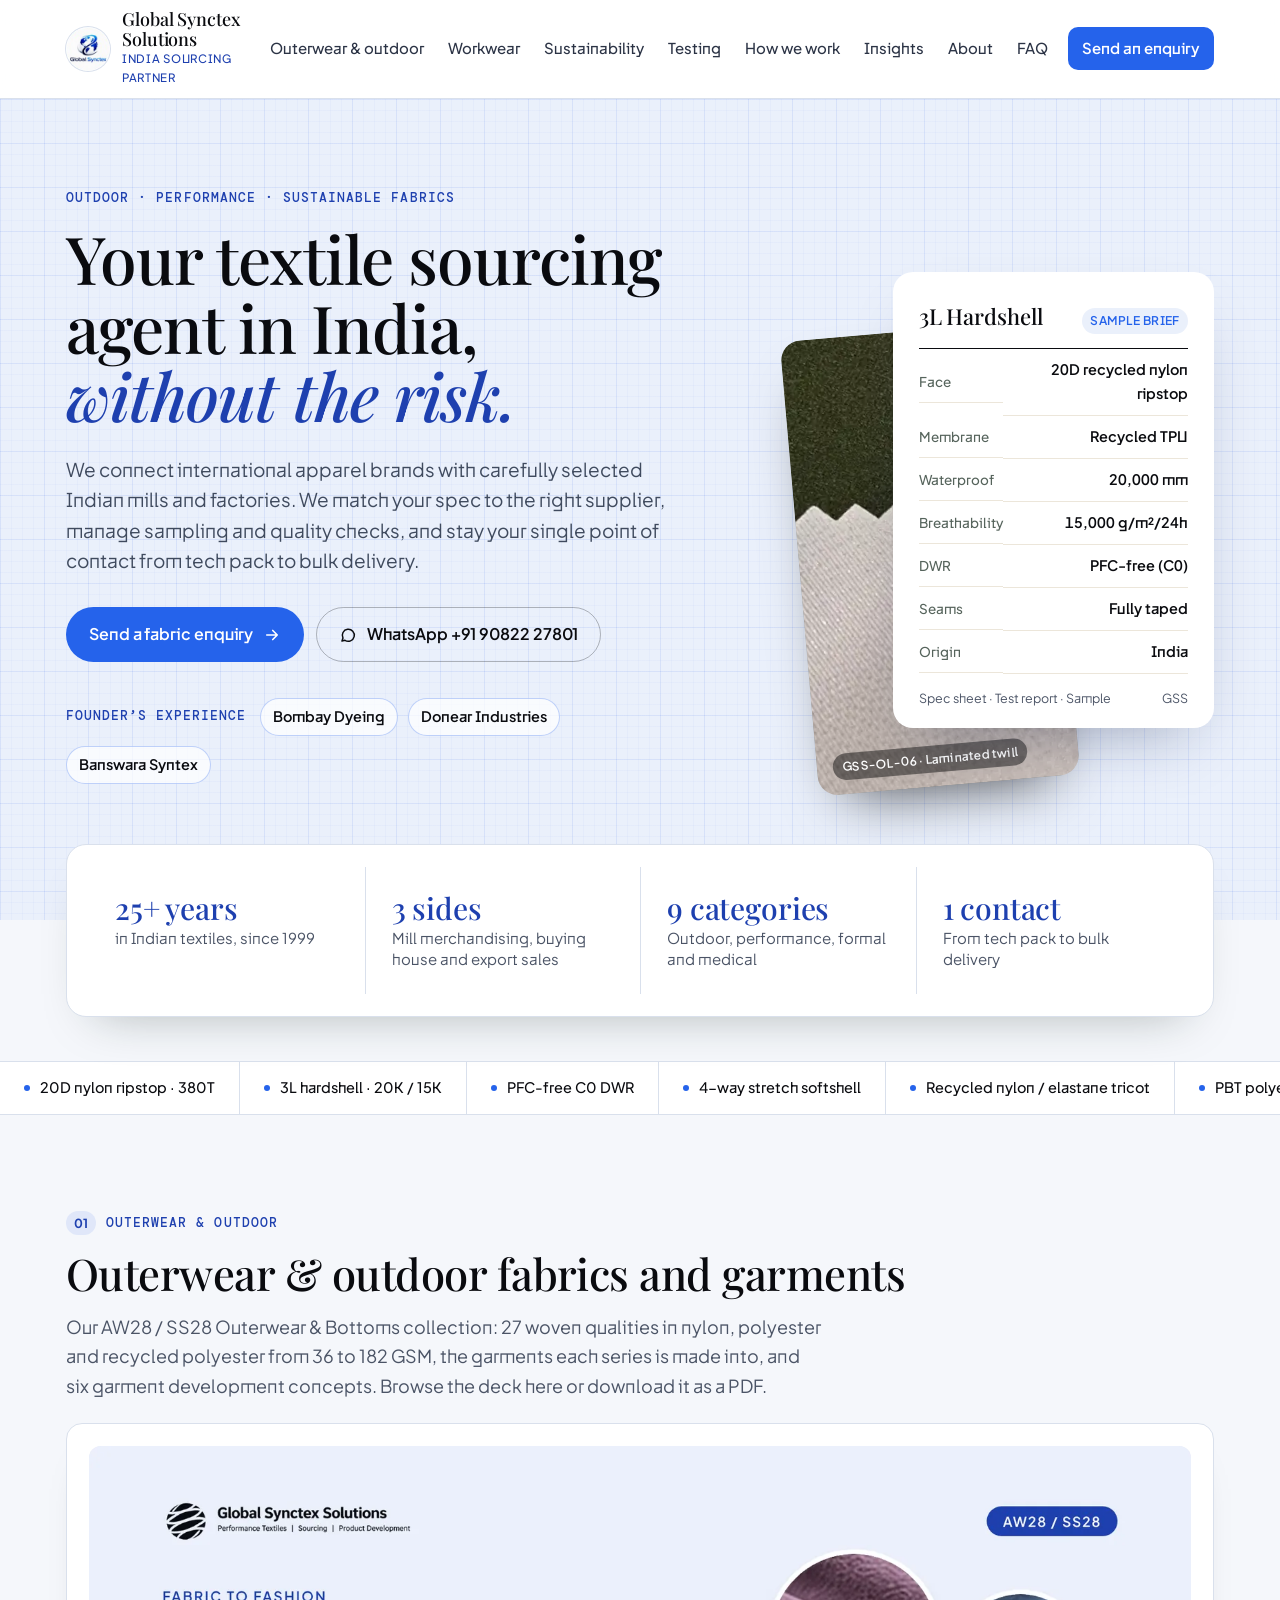
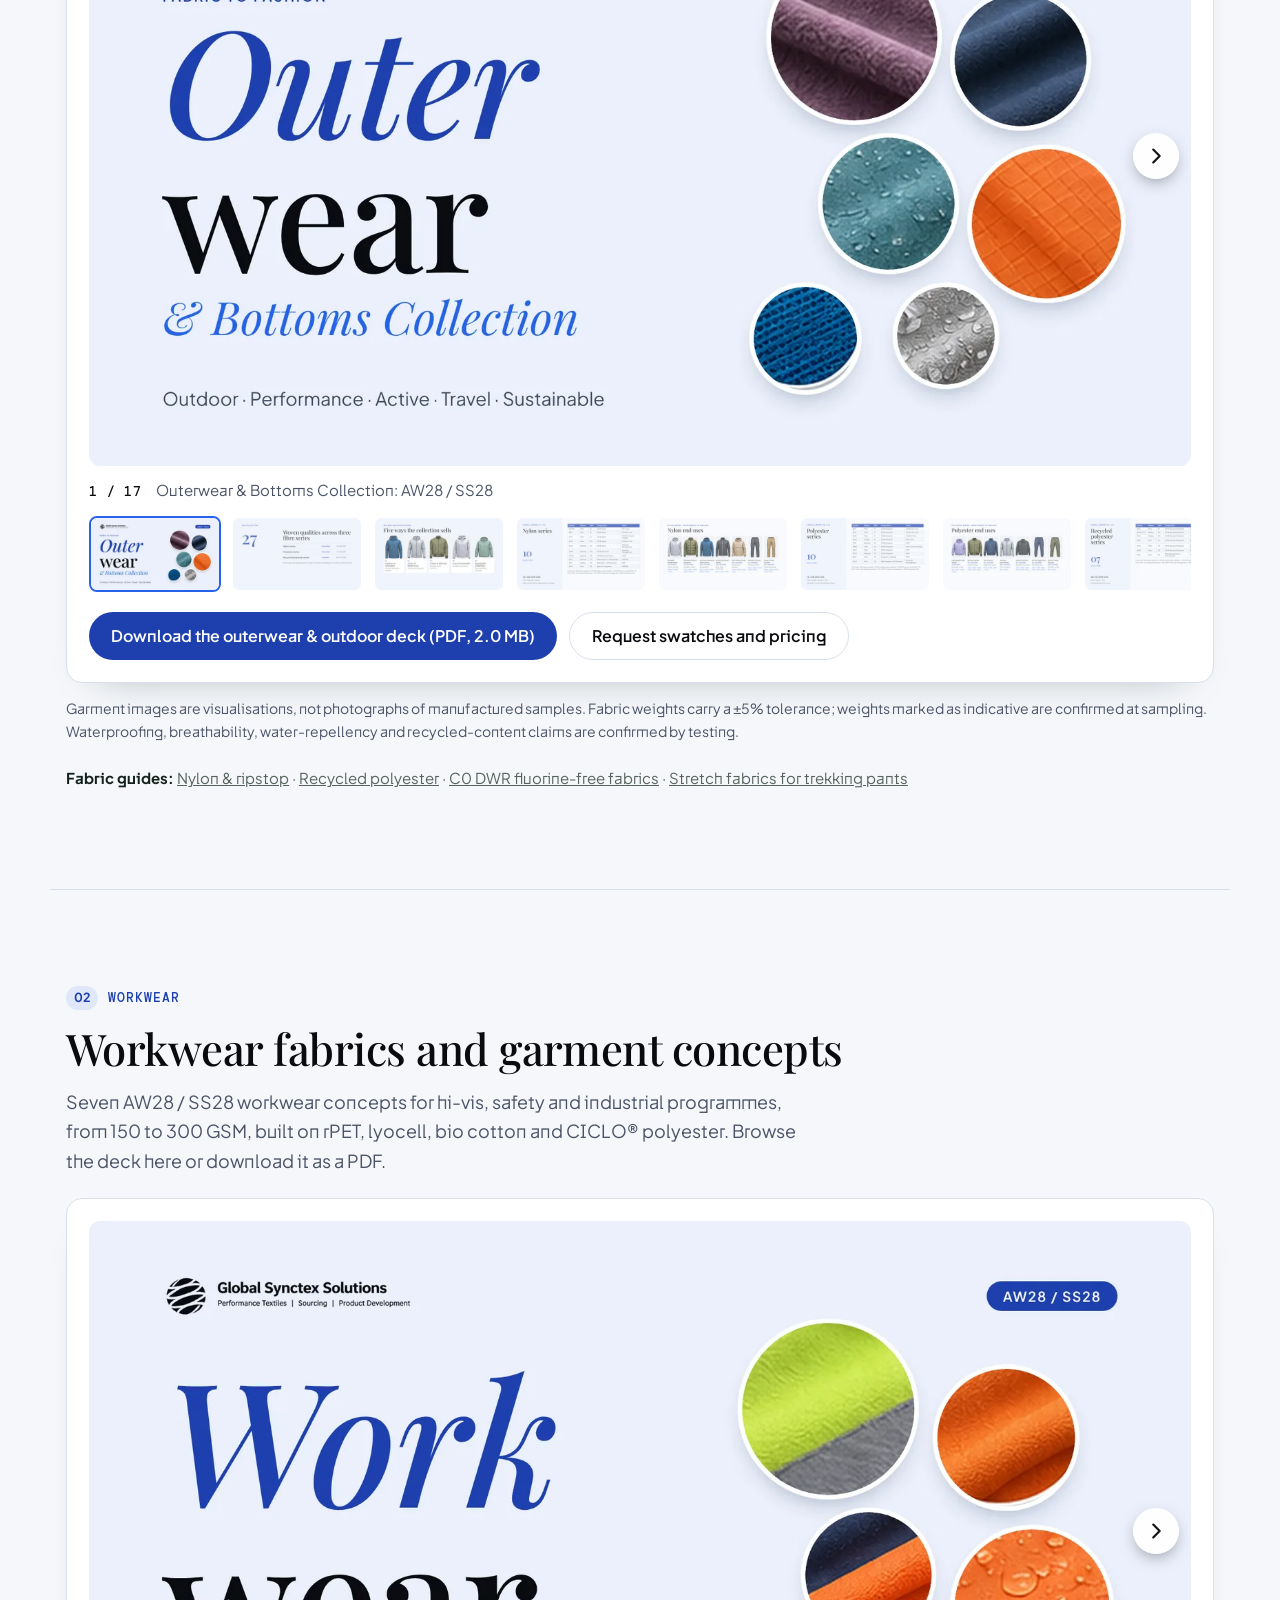
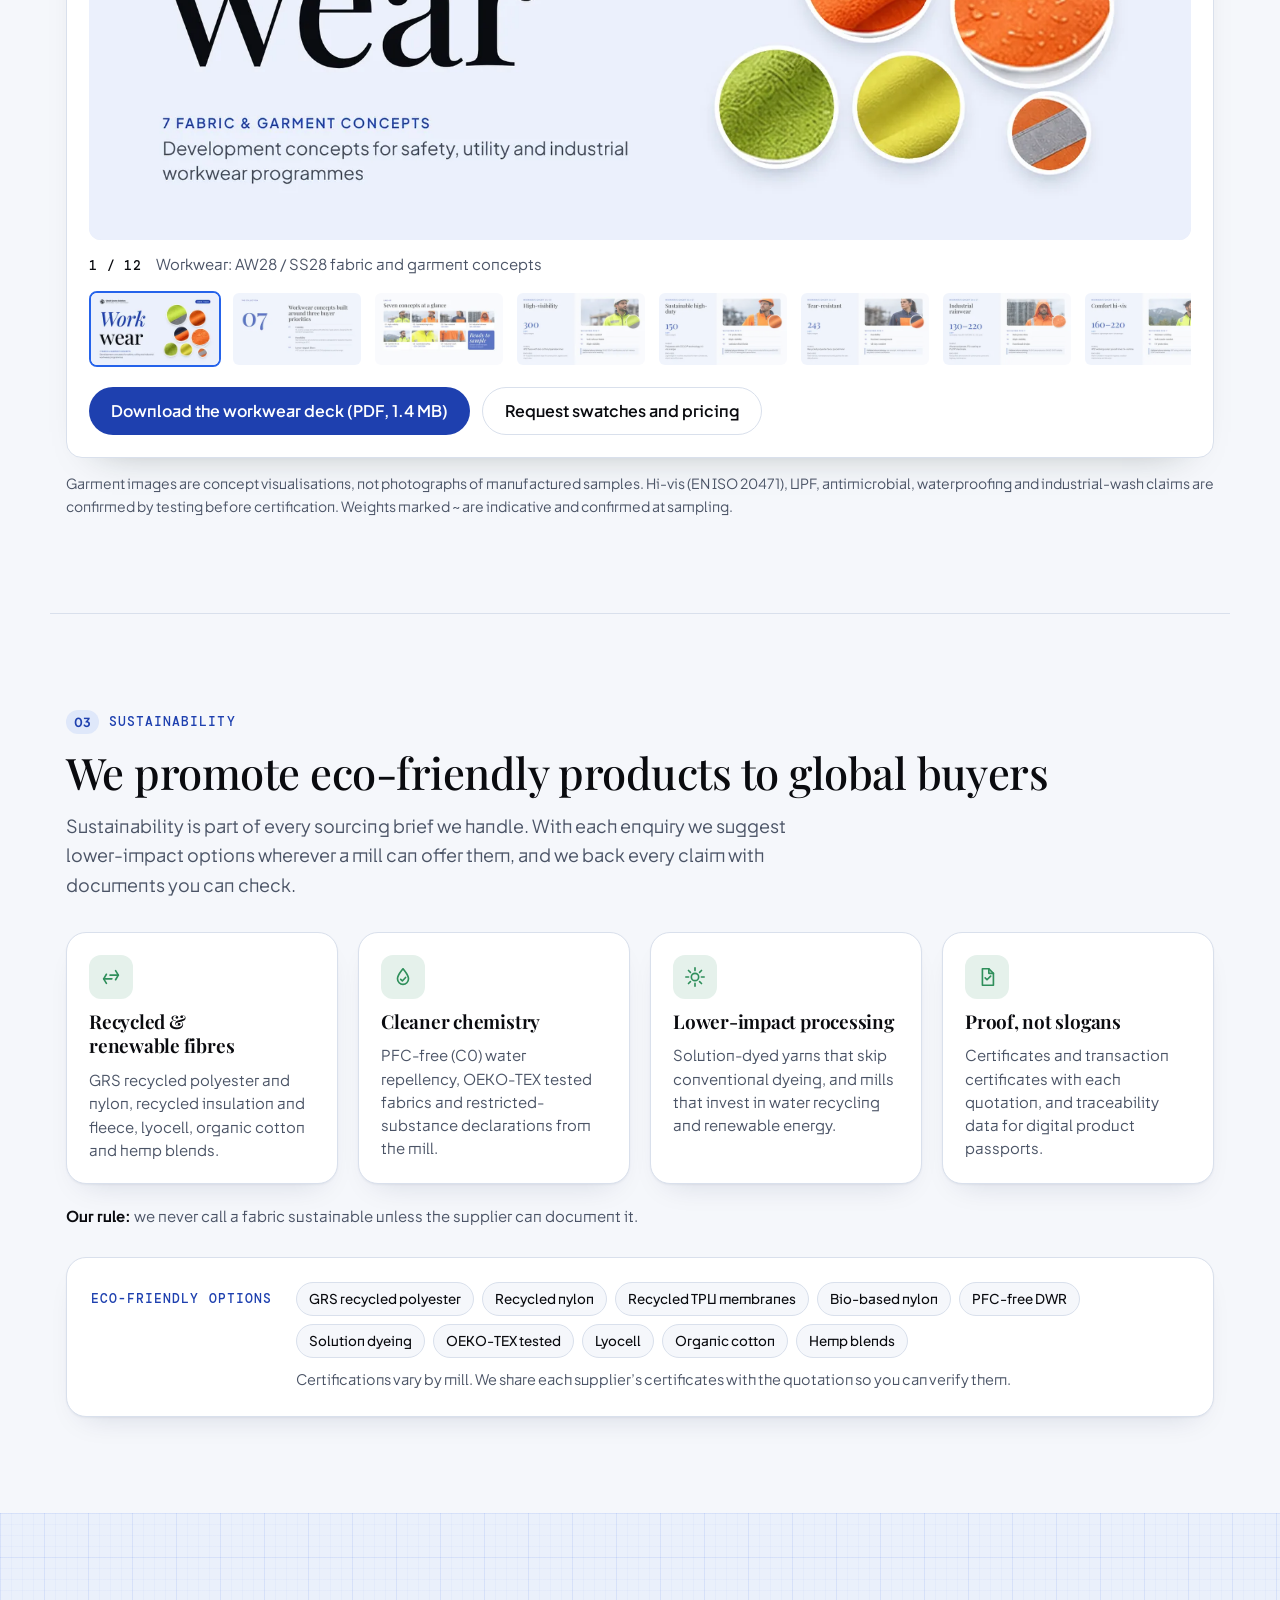
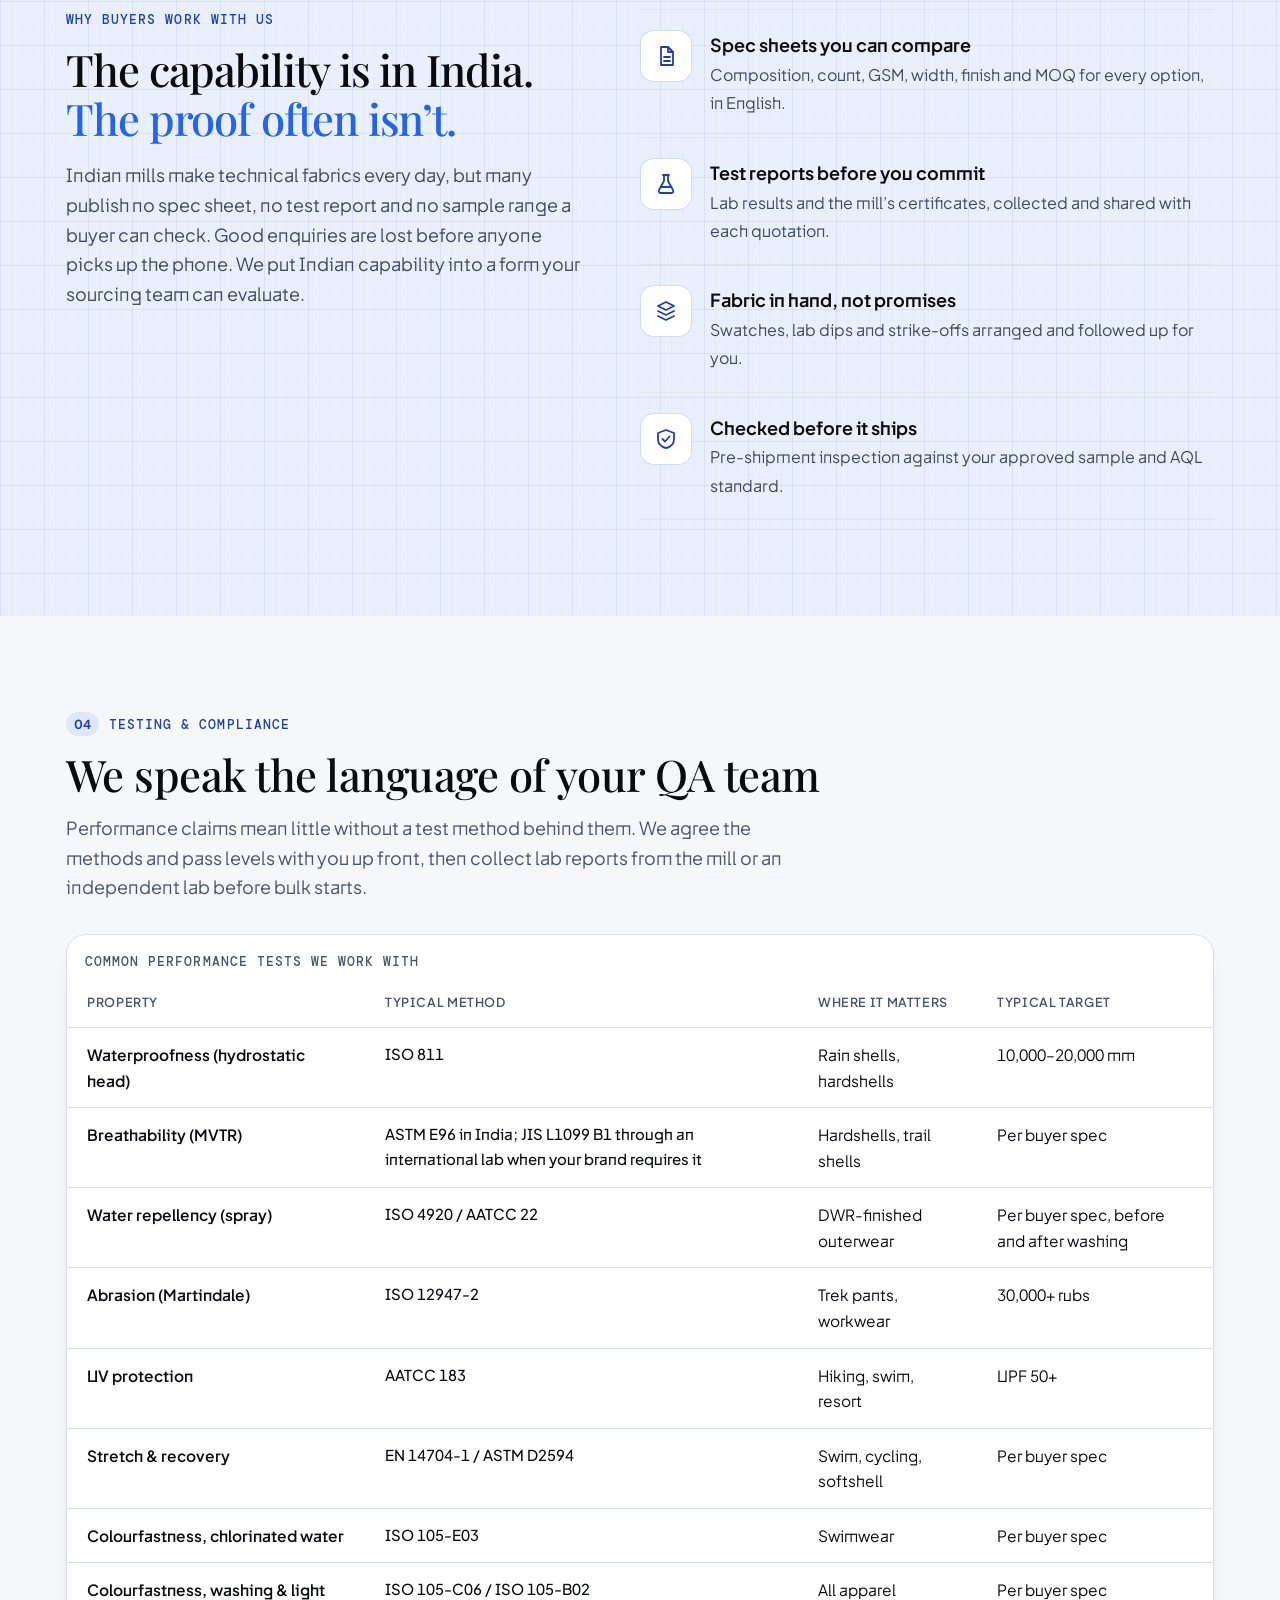
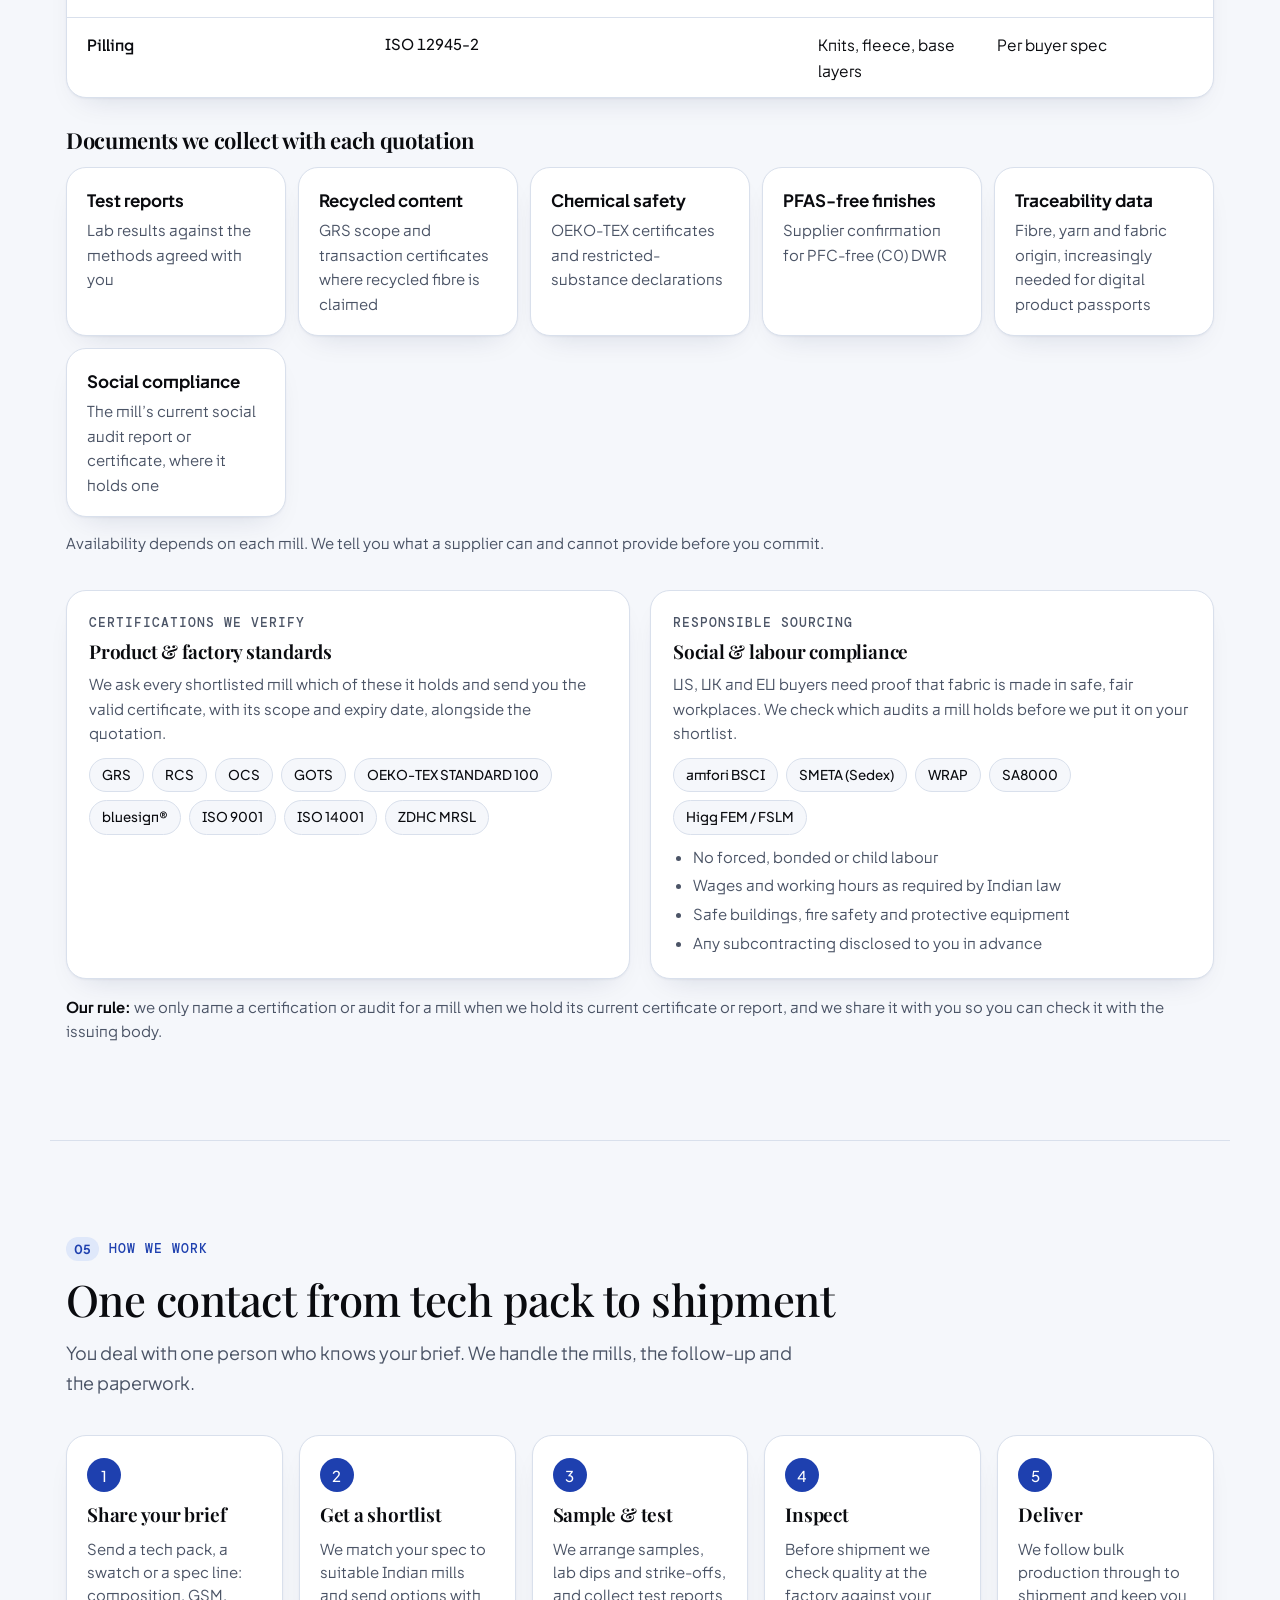
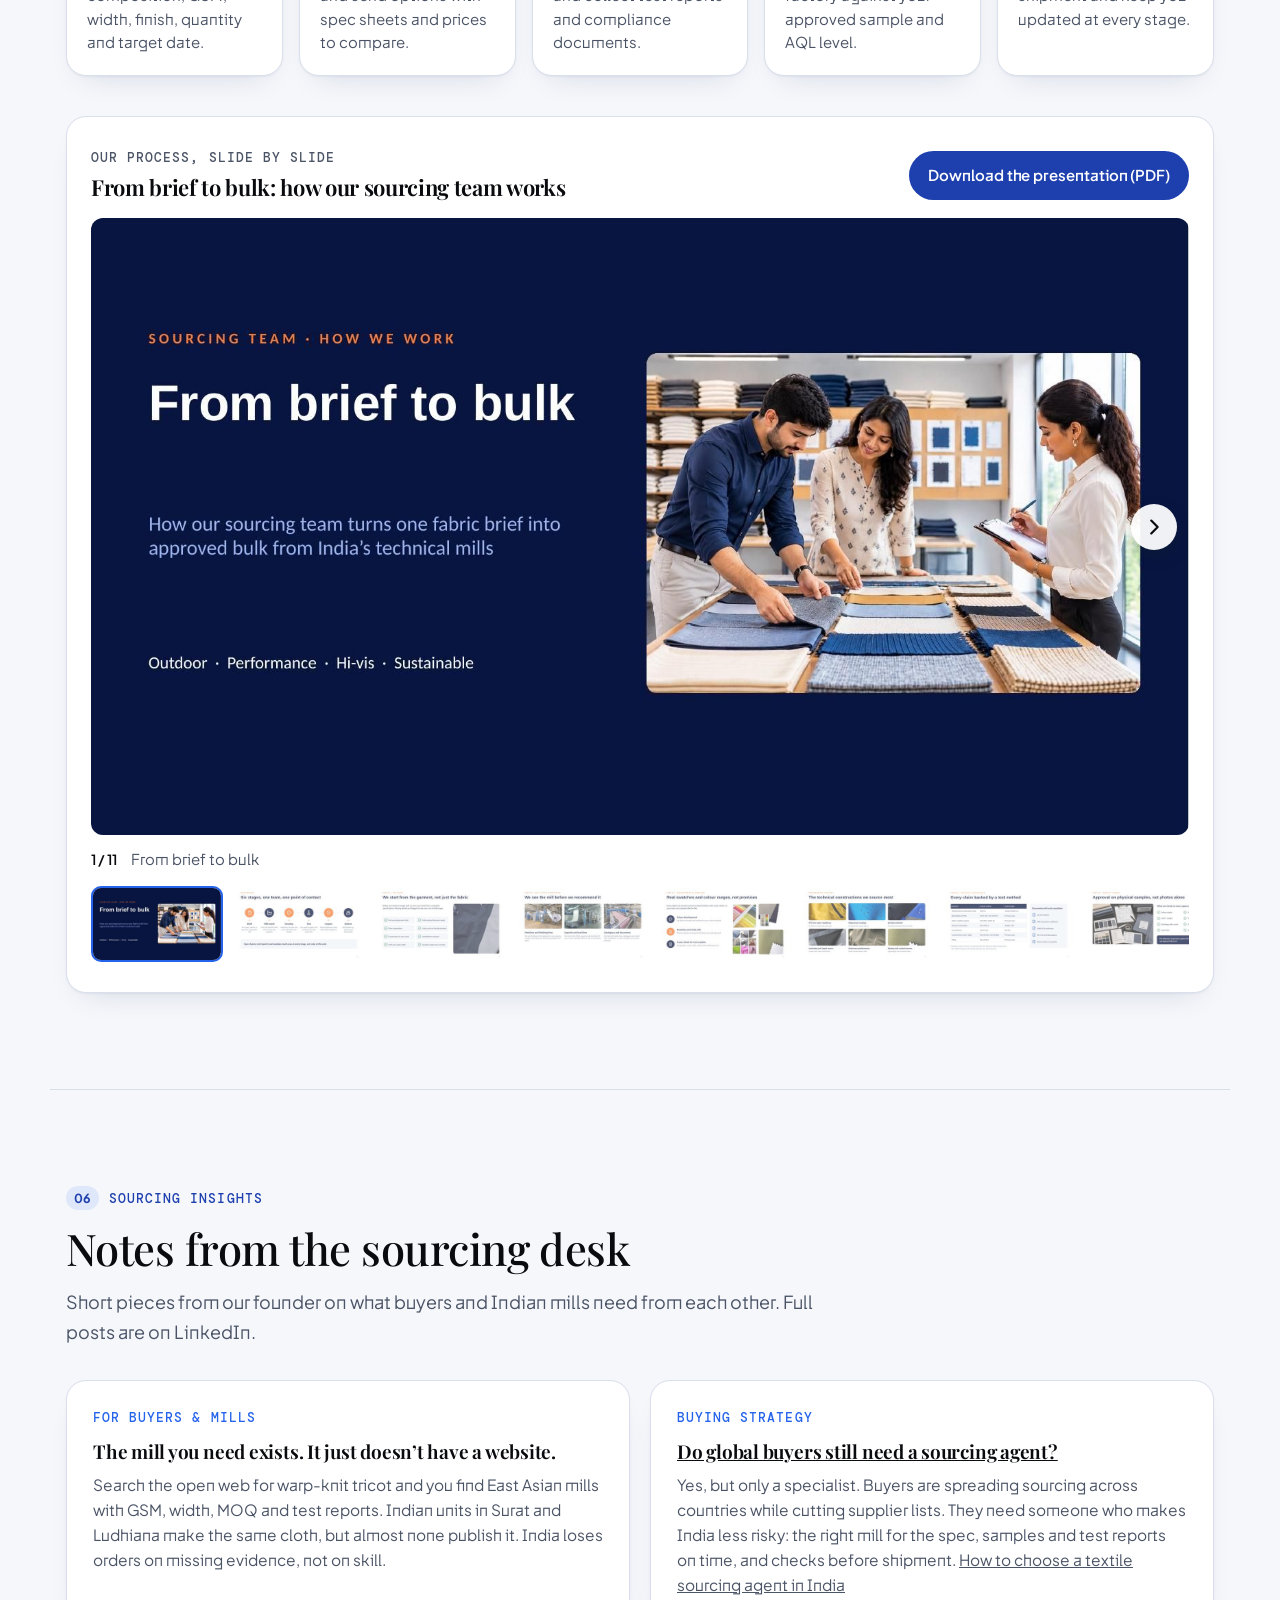
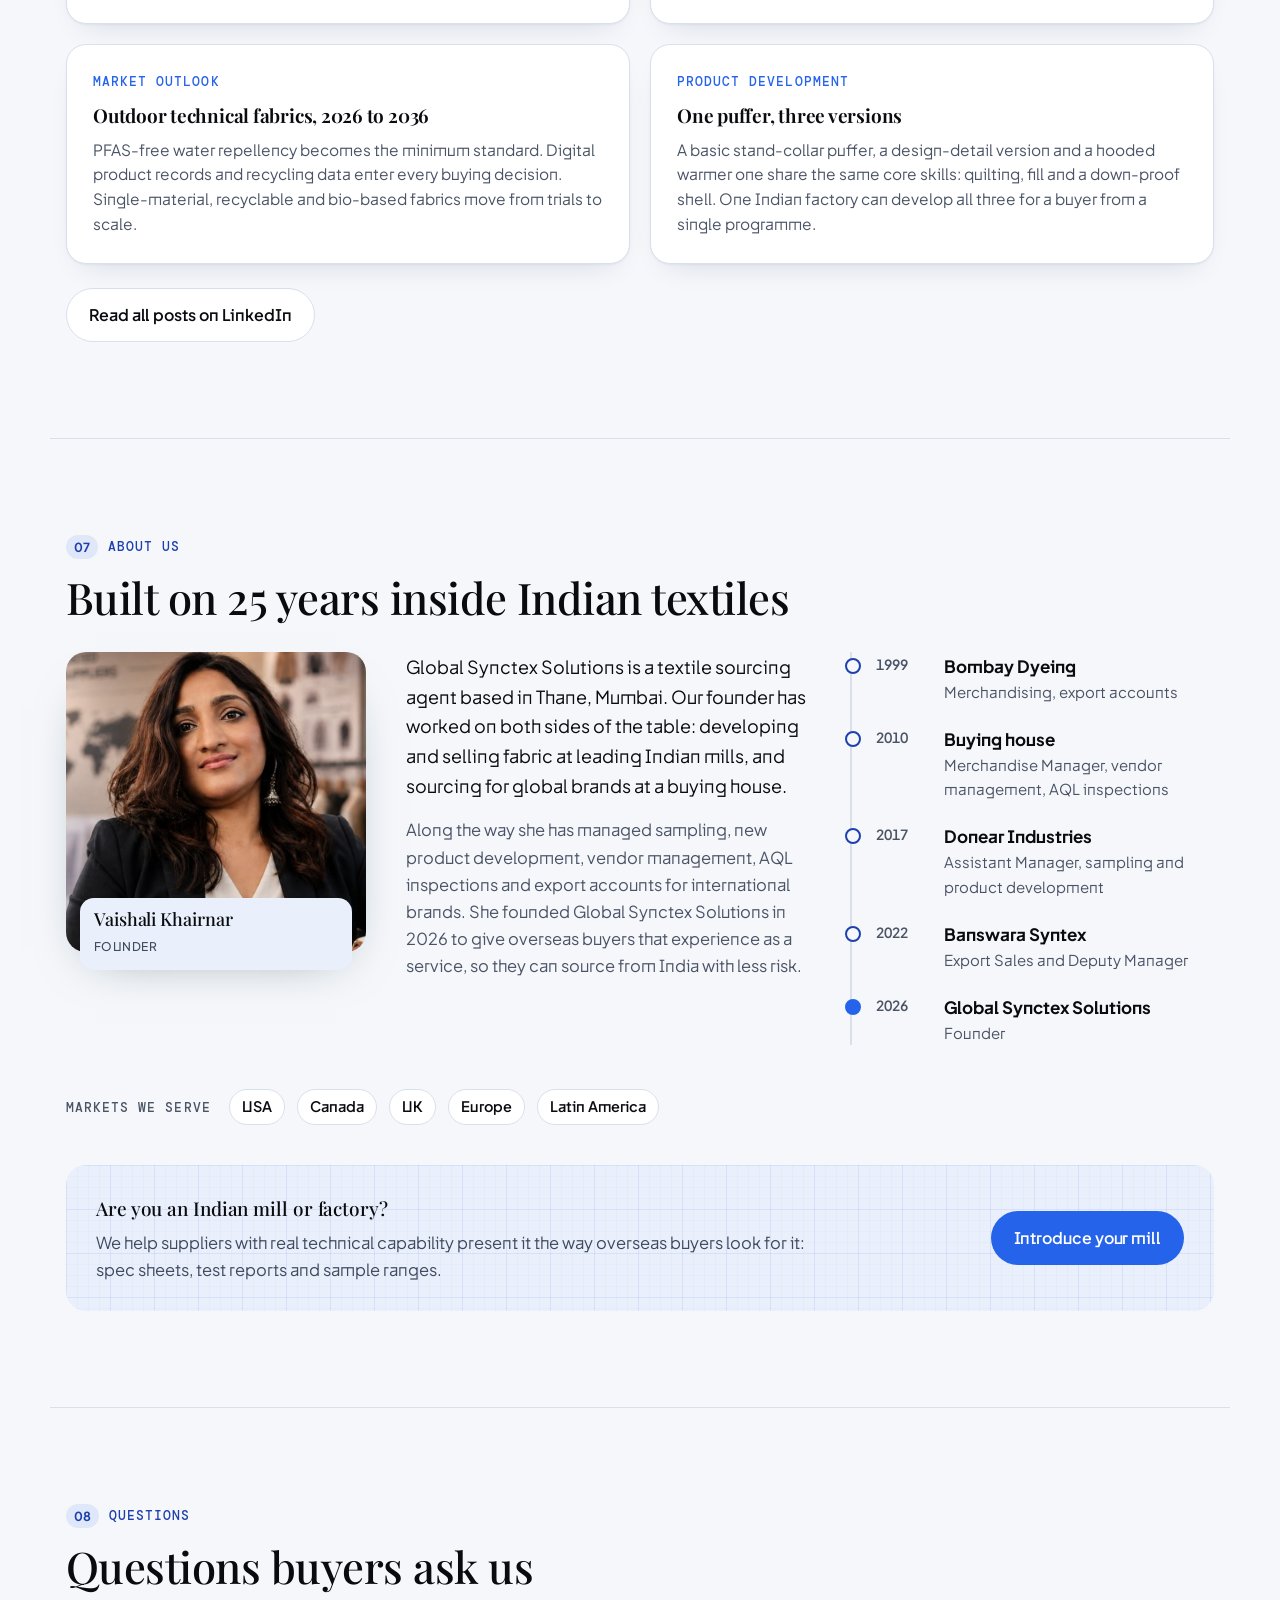
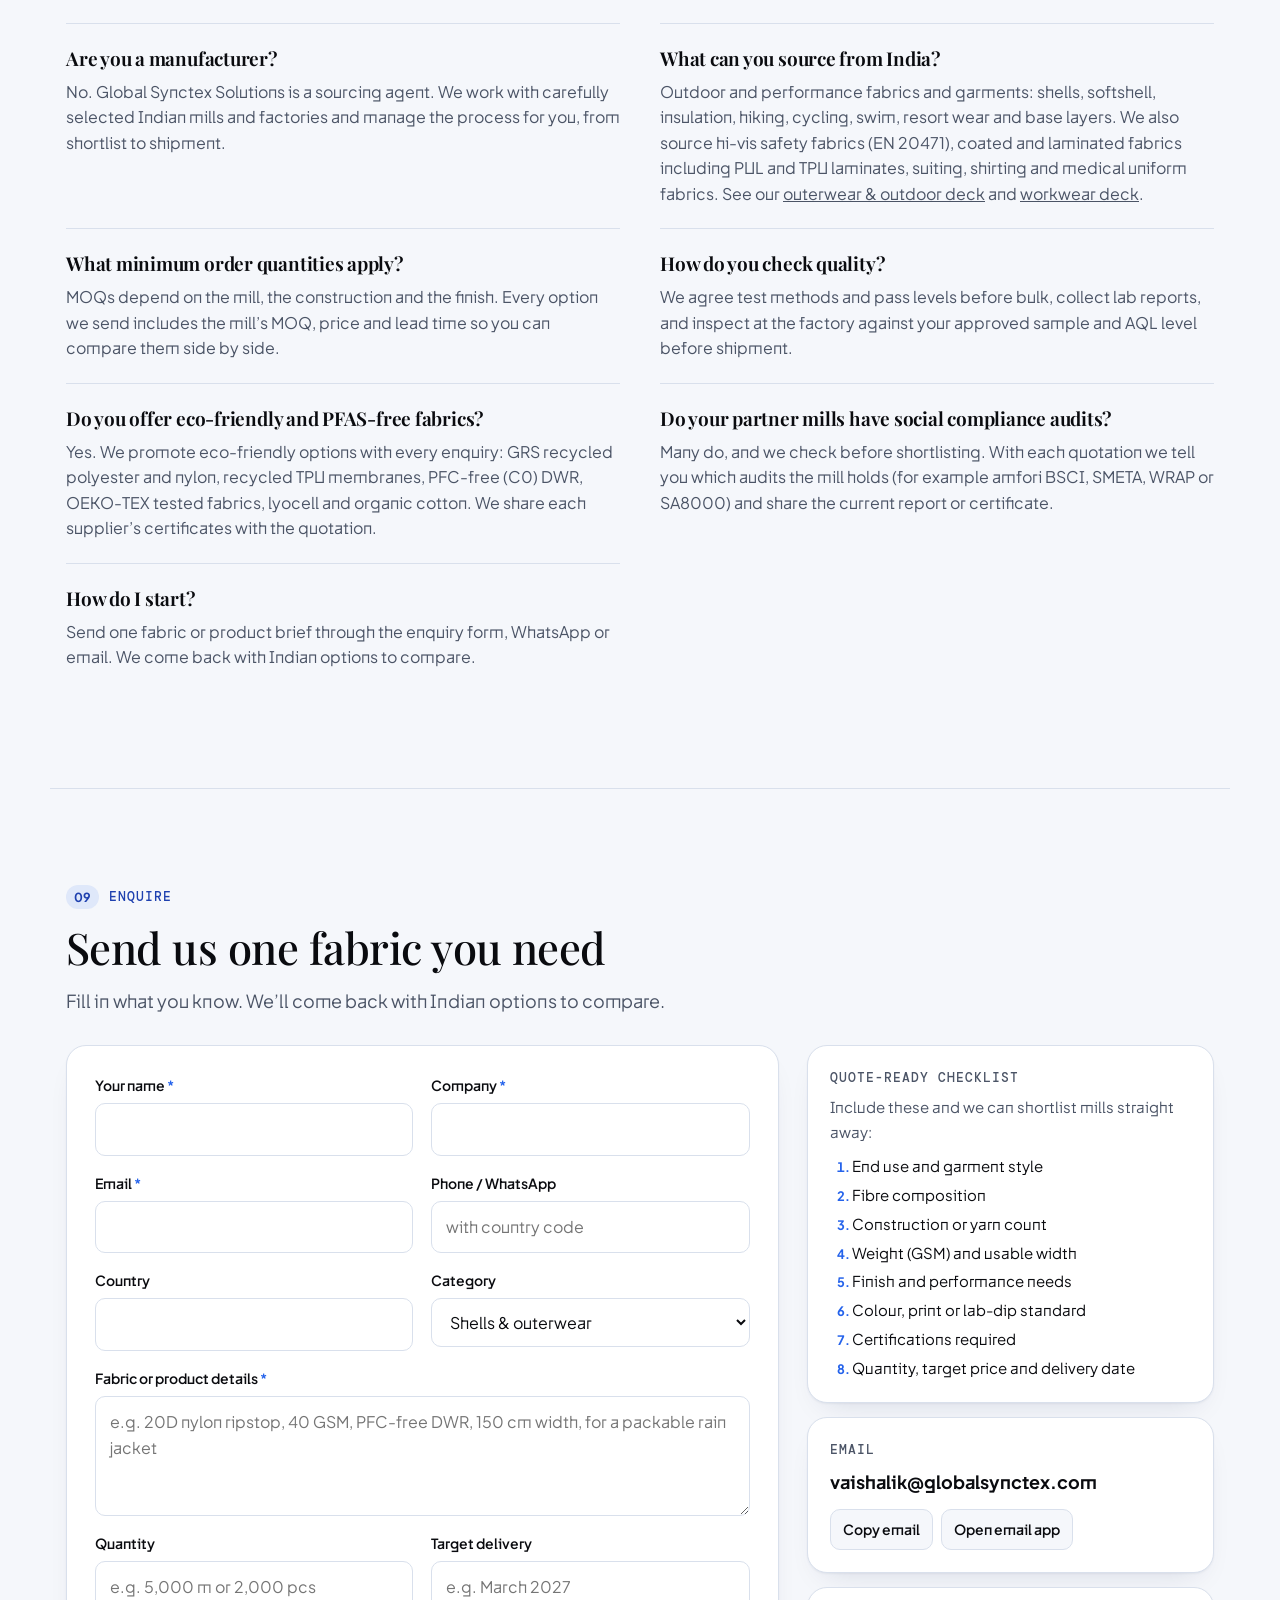
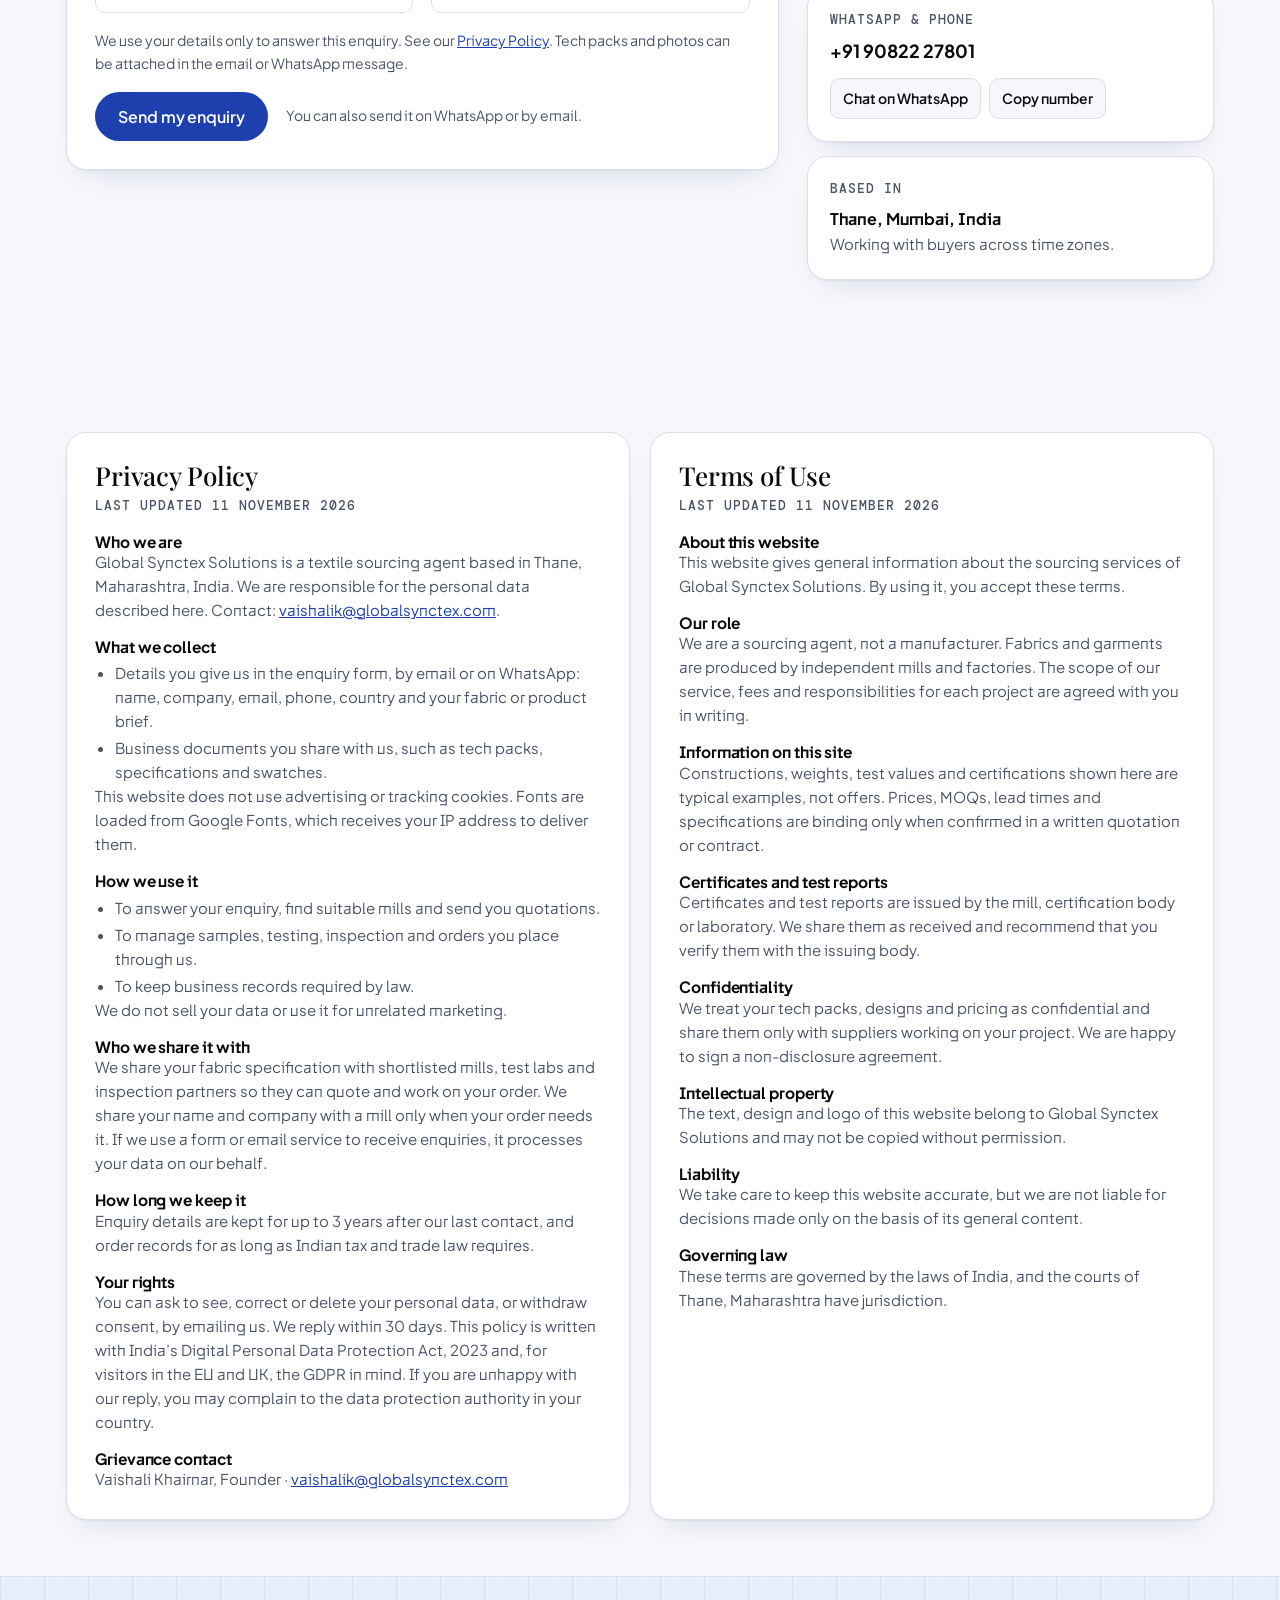
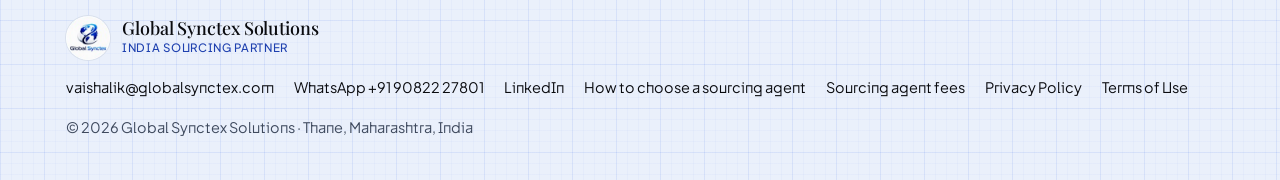
==== commit 426c41e1: "SEO: sourcing-agent headline, image alt text, two buyer guides - Homepage H1 now includes "textile s" ====
--- a/index.html
+++ b/index.html
@@ -744,8 +744,8 @@
   <section class="hero ripstop" aria-labelledby="hero-h">
     <div class="wrap">
       <div>
-        <p class="label">Textile sourcing agent in India · Outdoor · Performance · Sustainable</p>
-        <h1 id="hero-h">Sourcing from India, <span class="hl">without the risk.</span></h1>
+        <p class="label">Outdoor · Performance · Sustainable fabrics</p>
+        <h1 id="hero-h">Your textile sourcing agent in India, <span class="hl">without the risk.</span></h1>
         <p class="lede">We connect international apparel brands with carefully selected Indian mills and factories. We match your spec to the right supplier, manage sampling and quality checks, and stay your single point of contact from tech pack to bulk delivery.</p>
         <div class="actions">
           <a class="btn hot" href="#enquire">Send a fabric enquiry
@@ -829,7 +829,7 @@
           <button type="button" class="gbr-nav next" aria-label="Next slide"><svg viewBox="0 0 24 24" fill="none" stroke="currentColor" stroke-width="2.4" stroke-linecap="round" stroke-linejoin="round" aria-hidden="true"><path d="M9 5l7 7-7 7"/></svg></button>
         </figure>
         <div class="gbr-bar" aria-live="polite"><b class="gbr-count">1 / 17</b><span class="gbr-cap">Outerwear &amp; Bottoms Collection: AW28 / SS28</span></div>
-        <div class="gbr-thumbs"><button type="button" class="gbr-th" data-i="0" aria-label="Show slide 1: Outerwear &amp; Bottoms Collection: AW28 / SS28" aria-current="true"><img src="brief-outerwear-th-01.webp" alt="" width="320" height="180" loading="lazy" decoding="async"></button><button type="button" class="gbr-th" data-i="1" aria-label="Show slide 2: 27 woven qualities across three fibre series"><img src="brief-outerwear-th-02.webp" alt="" width="320" height="180" loading="lazy" decoding="async"></button><button type="button" class="gbr-th" data-i="2" aria-label="Show slide 3: Five ways the collection sells"><img src="brief-outerwear-th-03.webp" alt="" width="320" height="180" loading="lazy" decoding="async"></button><button type="button" class="gbr-th" data-i="3" aria-label="Show slide 4: Nylon series · 10 qualities, 36–182 GSM"><img src="brief-outerwear-th-04.webp" alt="" width="320" height="180" loading="lazy" decoding="async"></button><button type="button" class="gbr-th" data-i="4" aria-label="Show slide 5: Nylon end uses"><img src="brief-outerwear-th-05.webp" alt="" width="320" height="180" loading="lazy" decoding="async"></button><button type="button" class="gbr-th" data-i="5" aria-label="Show slide 6: Polyester series · 10 qualities, 72–135 GSM"><img src="brief-outerwear-th-06.webp" alt="" width="320" height="180" loading="lazy" decoding="async"></button><button type="button" class="gbr-th" data-i="6" aria-label="Show slide 7: Polyester end uses"><img src="brief-outerwear-th-07.webp" alt="" width="320" height="180" loading="lazy" decoding="async"></button><button type="button" class="gbr-th" data-i="7" aria-label="Show slide 8: Recycled polyester series · 7 qualities, 88–157 GSM"><img src="brief-outerwear-th-08.webp" alt="" width="320" height="180" loading="lazy" decoding="async"></button><button type="button" class="gbr-th" data-i="8" aria-label="Show slide 9: Recycled polyester end uses"><img src="brief-outerwear-th-09.webp" alt="" width="320" height="180" loading="lazy" decoding="async"></button><button type="button" class="gbr-th" data-i="9" aria-label="Show slide 10: Six garment development concepts"><img src="brief-outerwear-th-10.webp" alt="" width="320" height="180" loading="lazy" decoding="async"></button><button type="button" class="gbr-th" data-i="10" aria-label="Show slide 11: Concept 01 · Thermal midlayer, 125–310 GSM"><img src="brief-outerwear-th-11.webp" alt="" width="320" height="180" loading="lazy" decoding="async"></button><button type="button" class="gbr-th" data-i="11" aria-label="Show slide 12: Concept 02 · Softshell, 220–320 GSM"><img src="brief-outerwear-th-12.webp" alt="" width="320" height="180" loading="lazy" decoding="async"></button><button type="button" class="gbr-th" data-i="12" aria-label="Show slide 13: Concept 03 · Waterproof shell, 130–220 GSM"><img src="brief-outerwear-th-13.webp" alt="" width="320" height="180" loading="lazy" decoding="async"></button><button type="button" class="gbr-th" data-i="13" aria-label="Show slide 14: Concept 04 · Ultralight ripstop, 17–68 GSM"><img src="brief-outerwear-th-14.webp" alt="" width="320" height="180" loading="lazy" decoding="async"></button><button type="button" class="gbr-th" data-i="14" aria-label="Show slide 15: Concept 05 · Cycling apparel, 94–110 GSM"><img src="brief-outerwear-th-15.webp" alt="" width="320" height="180" loading="lazy" decoding="async"></button><button type="button" class="gbr-th" data-i="15" aria-label="Show slide 16: Concept 06 · Cotton membrane shell, 180–260 GSM"><img src="brief-outerwear-th-16.webp" alt="" width="320" height="180" loading="lazy" decoding="async"></button><button type="button" class="gbr-th" data-i="16" aria-label="Show slide 17: Test first, then certify"><img src="brief-outerwear-th-17.webp" alt="" width="320" height="180" loading="lazy" decoding="async"></button></div>
+        <div class="gbr-thumbs"><button type="button" class="gbr-th" data-i="0" aria-label="Show slide 1: Outerwear &amp; Bottoms Collection: AW28 / SS28" aria-current="true"><img src="brief-outerwear-th-01.webp" alt="Outerwear and outdoor buyer brief, slide 1: Outerwear &amp; Bottoms Collection: AW28 / SS28" width="320" height="180" loading="lazy" decoding="async"></button><button type="button" class="gbr-th" data-i="1" aria-label="Show slide 2: 27 woven qualities across three fibre series"><img src="brief-outerwear-th-02.webp" alt="Outerwear and outdoor buyer brief, slide 2: 27 woven qualities across three fibre series" width="320" height="180" loading="lazy" decoding="async"></button><button type="button" class="gbr-th" data-i="2" aria-label="Show slide 3: Five ways the collection sells"><img src="brief-outerwear-th-03.webp" alt="Outerwear and outdoor buyer brief, slide 3: Five ways the collection sells" width="320" height="180" loading="lazy" decoding="async"></button><button type="button" class="gbr-th" data-i="3" aria-label="Show slide 4: Nylon series · 10 qualities, 36–182 GSM"><img src="brief-outerwear-th-04.webp" alt="Outerwear and outdoor buyer brief, slide 4: Nylon series · 10 qualities, 36–182 GSM" width="320" height="180" loading="lazy" decoding="async"></button><button type="button" class="gbr-th" data-i="4" aria-label="Show slide 5: Nylon end uses"><img src="brief-outerwear-th-05.webp" alt="Outerwear and outdoor buyer brief, slide 5: Nylon end uses" width="320" height="180" loading="lazy" decoding="async"></button><button type="button" class="gbr-th" data-i="5" aria-label="Show slide 6: Polyester series · 10 qualities, 72–135 GSM"><img src="brief-outerwear-th-06.webp" alt="Outerwear and outdoor buyer brief, slide 6: Polyester series · 10 qualities, 72–135 GSM" width="320" height="180" loading="lazy" decoding="async"></button><button type="button" class="gbr-th" data-i="6" aria-label="Show slide 7: Polyester end uses"><img src="brief-outerwear-th-07.webp" alt="Outerwear and outdoor buyer brief, slide 7: Polyester end uses" width="320" height="180" loading="lazy" decoding="async"></button><button type="button" class="gbr-th" data-i="7" aria-label="Show slide 8: Recycled polyester series · 7 qualities, 88–157 GSM"><img src="brief-outerwear-th-08.webp" alt="Outerwear and outdoor buyer brief, slide 8: Recycled polyester series · 7 qualities, 88–157 GSM" width="320" height="180" loading="lazy" decoding="async"></button><button type="button" class="gbr-th" data-i="8" aria-label="Show slide 9: Recycled polyester end uses"><img src="brief-outerwear-th-09.webp" alt="Outerwear and outdoor buyer brief, slide 9: Recycled polyester end uses" width="320" height="180" loading="lazy" decoding="async"></button><button type="button" class="gbr-th" data-i="9" aria-label="Show slide 10: Six garment development concepts"><img src="brief-outerwear-th-10.webp" alt="Outerwear and outdoor buyer brief, slide 10: Six garment development concepts" width="320" height="180" loading="lazy" decoding="async"></button><button type="button" class="gbr-th" data-i="10" aria-label="Show slide 11: Concept 01 · Thermal midlayer, 125–310 GSM"><img src="brief-outerwear-th-11.webp" alt="Outerwear and outdoor buyer brief, slide 11: Concept 01 · Thermal midlayer, 125–310 GSM" width="320" height="180" loading="lazy" decoding="async"></button><button type="button" class="gbr-th" data-i="11" aria-label="Show slide 12: Concept 02 · Softshell, 220–320 GSM"><img src="brief-outerwear-th-12.webp" alt="Outerwear and outdoor buyer brief, slide 12: Concept 02 · Softshell, 220–320 GSM" width="320" height="180" loading="lazy" decoding="async"></button><button type="button" class="gbr-th" data-i="12" aria-label="Show slide 13: Concept 03 · Waterproof shell, 130–220 GSM"><img src="brief-outerwear-th-13.webp" alt="Outerwear and outdoor buyer brief, slide 13: Concept 03 · Waterproof shell, 130–220 GSM" width="320" height="180" loading="lazy" decoding="async"></button><button type="button" class="gbr-th" data-i="13" aria-label="Show slide 14: Concept 04 · Ultralight ripstop, 17–68 GSM"><img src="brief-outerwear-th-14.webp" alt="Outerwear and outdoor buyer brief, slide 14: Concept 04 · Ultralight ripstop, 17–68 GSM" width="320" height="180" loading="lazy" decoding="async"></button><button type="button" class="gbr-th" data-i="14" aria-label="Show slide 15: Concept 05 · Cycling apparel, 94–110 GSM"><img src="brief-outerwear-th-15.webp" alt="Outerwear and outdoor buyer brief, slide 15: Concept 05 · Cycling apparel, 94–110 GSM" width="320" height="180" loading="lazy" decoding="async"></button><button type="button" class="gbr-th" data-i="15" aria-label="Show slide 16: Concept 06 · Cotton membrane shell, 180–260 GSM"><img src="brief-outerwear-th-16.webp" alt="Outerwear and outdoor buyer brief, slide 16: Concept 06 · Cotton membrane shell, 180–260 GSM" width="320" height="180" loading="lazy" decoding="async"></button><button type="button" class="gbr-th" data-i="16" aria-label="Show slide 17: Test first, then certify"><img src="brief-outerwear-th-17.webp" alt="Outerwear and outdoor buyer brief, slide 17: Test first, then certify" width="320" height="180" loading="lazy" decoding="async"></button></div>
         <div class="gbr-actions">
           <a class="gbr-cta primary" href="Global_Synctex_Outerwear_AW28_SS28.pdf" download>Download the outerwear &amp; outdoor deck (PDF, 2.0 MB)</a>
           <a class="gbr-cta secondary" href="#enquire">Request swatches and pricing</a>
@@ -854,7 +854,7 @@
           <button type="button" class="gbr-nav next" aria-label="Next slide"><svg viewBox="0 0 24 24" fill="none" stroke="currentColor" stroke-width="2.4" stroke-linecap="round" stroke-linejoin="round" aria-hidden="true"><path d="M9 5l7 7-7 7"/></svg></button>
         </figure>
         <div class="gbr-bar" aria-live="polite"><b class="gbr-count">1 / 12</b><span class="gbr-cap">Workwear: AW28 / SS28 fabric and garment concepts</span></div>
-        <div class="gbr-thumbs"><button type="button" class="gbr-th" data-i="0" aria-label="Show slide 1: Workwear: AW28 / SS28 fabric and garment concepts" aria-current="true"><img src="brief-workwear-th-01.webp" alt="" width="320" height="180" loading="lazy" decoding="async"></button><button type="button" class="gbr-th" data-i="1" aria-label="Show slide 2: 07 workwear concepts built around three buyer priorities"><img src="brief-workwear-th-02.webp" alt="" width="320" height="180" loading="lazy" decoding="async"></button><button type="button" class="gbr-th" data-i="2" aria-label="Show slide 3: Seven workwear concepts at a glance"><img src="brief-workwear-th-03.webp" alt="" width="320" height="180" loading="lazy" decoding="async"></button><button type="button" class="gbr-th" data-i="3" aria-label="Show slide 4: Concept 01 · High-visibility, 300 GSM"><img src="brief-workwear-th-04.webp" alt="" width="320" height="180" loading="lazy" decoding="async"></button><button type="button" class="gbr-th" data-i="4" aria-label="Show slide 5: Concept 02 · Sustainable high-duty, 150 GSM"><img src="brief-workwear-th-05.webp" alt="" width="320" height="180" loading="lazy" decoding="async"></button><button type="button" class="gbr-th" data-i="5" aria-label="Show slide 6: Concept 03 · Tear-resistant, 243 GSM"><img src="brief-workwear-th-06.webp" alt="" width="320" height="180" loading="lazy" decoding="async"></button><button type="button" class="gbr-th" data-i="6" aria-label="Show slide 7: Concept 04 · Industrial rainwear, 130–220 GSM"><img src="brief-workwear-th-07.webp" alt="" width="320" height="180" loading="lazy" decoding="async"></button><button type="button" class="gbr-th" data-i="7" aria-label="Show slide 8: Concept 05 · Comfort hi-vis, 160–220 GSM"><img src="brief-workwear-th-08.webp" alt="" width="320" height="180" loading="lazy" decoding="async"></button><button type="button" class="gbr-th" data-i="8" aria-label="Show slide 9: Concept 06 · Sustainable safety, 200–280 GSM"><img src="brief-workwear-th-09.webp" alt="" width="320" height="180" loading="lazy" decoding="async"></button><button type="button" class="gbr-th" data-i="9" aria-label="Show slide 10: Concept 07 · Industrial-wash, 240–300 GSM"><img src="brief-workwear-th-10.webp" alt="" width="320" height="180" loading="lazy" decoding="async"></button><button type="button" class="gbr-th" data-i="10" aria-label="Show slide 11: Fabric and weight overview"><img src="brief-workwear-th-11.webp" alt="" width="320" height="180" loading="lazy" decoding="async"></button><button type="button" class="gbr-th" data-i="11" aria-label="Show slide 12: Test first, then certify"><img src="brief-workwear-th-12.webp" alt="" width="320" height="180" loading="lazy" decoding="async"></button></div>
+        <div class="gbr-thumbs"><button type="button" class="gbr-th" data-i="0" aria-label="Show slide 1: Workwear: AW28 / SS28 fabric and garment concepts" aria-current="true"><img src="brief-workwear-th-01.webp" alt="Workwear buyer brief, slide 1: Workwear: AW28 / SS28 fabric and garment concepts" width="320" height="180" loading="lazy" decoding="async"></button><button type="button" class="gbr-th" data-i="1" aria-label="Show slide 2: 07 workwear concepts built around three buyer priorities"><img src="brief-workwear-th-02.webp" alt="Workwear buyer brief, slide 2: 07 workwear concepts built around three buyer priorities" width="320" height="180" loading="lazy" decoding="async"></button><button type="button" class="gbr-th" data-i="2" aria-label="Show slide 3: Seven workwear concepts at a glance"><img src="brief-workwear-th-03.webp" alt="Workwear buyer brief, slide 3: Seven workwear concepts at a glance" width="320" height="180" loading="lazy" decoding="async"></button><button type="button" class="gbr-th" data-i="3" aria-label="Show slide 4: Concept 01 · High-visibility, 300 GSM"><img src="brief-workwear-th-04.webp" alt="Workwear buyer brief, slide 4: Concept 01 · High-visibility, 300 GSM" width="320" height="180" loading="lazy" decoding="async"></button><button type="button" class="gbr-th" data-i="4" aria-label="Show slide 5: Concept 02 · Sustainable high-duty, 150 GSM"><img src="brief-workwear-th-05.webp" alt="Workwear buyer brief, slide 5: Concept 02 · Sustainable high-duty, 150 GSM" width="320" height="180" loading="lazy" decoding="async"></button><button type="button" class="gbr-th" data-i="5" aria-label="Show slide 6: Concept 03 · Tear-resistant, 243 GSM"><img src="brief-workwear-th-06.webp" alt="Workwear buyer brief, slide 6: Concept 03 · Tear-resistant, 243 GSM" width="320" height="180" loading="lazy" decoding="async"></button><button type="button" class="gbr-th" data-i="6" aria-label="Show slide 7: Concept 04 · Industrial rainwear, 130–220 GSM"><img src="brief-workwear-th-07.webp" alt="Workwear buyer brief, slide 7: Concept 04 · Industrial rainwear, 130–220 GSM" width="320" height="180" loading="lazy" decoding="async"></button><button type="button" class="gbr-th" data-i="7" aria-label="Show slide 8: Concept 05 · Comfort hi-vis, 160–220 GSM"><img src="brief-workwear-th-08.webp" alt="Workwear buyer brief, slide 8: Concept 05 · Comfort hi-vis, 160–220 GSM" width="320" height="180" loading="lazy" decoding="async"></button><button type="button" class="gbr-th" data-i="8" aria-label="Show slide 9: Concept 06 · Sustainable safety, 200–280 GSM"><img src="brief-workwear-th-09.webp" alt="Workwear buyer brief, slide 9: Concept 06 · Sustainable safety, 200–280 GSM" width="320" height="180" loading="lazy" decoding="async"></button><button type="button" class="gbr-th" data-i="9" aria-label="Show slide 10: Concept 07 · Industrial-wash, 240–300 GSM"><img src="brief-workwear-th-10.webp" alt="Workwear buyer brief, slide 10: Concept 07 · Industrial-wash, 240–300 GSM" width="320" height="180" loading="lazy" decoding="async"></button><button type="button" class="gbr-th" data-i="10" aria-label="Show slide 11: Fabric and weight overview"><img src="brief-workwear-th-11.webp" alt="Workwear buyer brief, slide 11: Fabric and weight overview" width="320" height="180" loading="lazy" decoding="async"></button><button type="button" class="gbr-th" data-i="11" aria-label="Show slide 12: Test first, then certify"><img src="brief-workwear-th-12.webp" alt="Workwear buyer brief, slide 12: Test first, then certify" width="320" height="180" loading="lazy" decoding="async"></button></div>
         <div class="gbr-actions">
           <a class="gbr-cta primary" href="Global_Synctex_Workwear_AW28_SS28.pdf" download>Download the workwear deck (PDF, 1.4 MB)</a>
           <a class="gbr-cta secondary" href="#enquire">Request swatches and pricing</a>
@@ -1020,7 +1020,7 @@
           </figure>
           <p class="deck-note" id="deck-dl-note" hidden></p>
           <div class="deck-bar" aria-live="polite"><b id="deck-count">1 / 11</b><span id="deck-cap">From brief to bulk</span></div>
-          <div class="deck-thumbs"><button type="button" class="deck-th" data-i="0" aria-label="Show slide 1: From brief to bulk" aria-current="true"><img src="thumb-01.jpg" alt="" width="320" height="180" loading="lazy" decoding="async"></button><button type="button" class="deck-th" data-i="1" aria-label="Show slide 2: Six stages, one team, one point of contact"><img src="thumb-02.jpg" alt="" width="320" height="180" loading="lazy" decoding="async"></button><button type="button" class="deck-th" data-i="2" aria-label="Show slide 3: Step 01 · We start from the garment, not just the fabric"><img src="thumb-03.jpg" alt="" width="320" height="180" loading="lazy" decoding="async"></button><button type="button" class="deck-th" data-i="3" aria-label="Show slide 4: Step 02 · We see the mill before we recommend it"><img src="thumb-04.jpg" alt="" width="320" height="180" loading="lazy" decoding="async"></button><button type="button" class="deck-th" data-i="4" aria-label="Show slide 5: Step 03 · Real swatches and colour ranges, not promises"><img src="thumb-05.jpg" alt="" width="320" height="180" loading="lazy" decoding="async"></button><button type="button" class="deck-th" data-i="5" aria-label="Show slide 6: The technical constructions we source most"><img src="thumb-06.jpg" alt="" width="320" height="180" loading="lazy" decoding="async"></button><button type="button" class="deck-th" data-i="6" aria-label="Show slide 7: Step 04 · Every claim backed by a test method"><img src="thumb-07.jpg" alt="" width="320" height="180" loading="lazy" decoding="async"></button><button type="button" class="deck-th" data-i="7" aria-label="Show slide 8: Step 05 · Approval on physical samples, not photos alone"><img src="thumb-08.jpg" alt="" width="320" height="180" loading="lazy" decoding="async"></button><button type="button" class="deck-th" data-i="8" aria-label="Show slide 9: Step 06 · We follow bulk production through to shipment"><img src="thumb-09.jpg" alt="" width="320" height="180" loading="lazy" decoding="async"></button><button type="button" class="deck-th" data-i="9" aria-label="Show slide 10: Everything your team needs to decide with confidence"><img src="thumb-10.jpg" alt="" width="320" height="180" loading="lazy" decoding="async"></button><button type="button" class="deck-th" data-i="10" aria-label="Show slide 11: Send us one fabric brief"><img src="thumb-11.jpg" alt="" width="320" height="180" loading="lazy" decoding="async"></button></div>
+          <div class="deck-thumbs"><button type="button" class="deck-th" data-i="0" aria-label="Show slide 1: From brief to bulk" aria-current="true"><img src="thumb-01.jpg" alt="Slide 1: From brief to bulk, how our textile sourcing team in India works" width="320" height="180" loading="lazy" decoding="async"></button><button type="button" class="deck-th" data-i="1" aria-label="Show slide 2: Six stages, one team, one point of contact"><img src="thumb-02.jpg" alt="Slide 2: Six sourcing stages, one team, one point of contact" width="320" height="180" loading="lazy" decoding="async"></button><button type="button" class="deck-th" data-i="2" aria-label="Show slide 3: Step 01 · We start from the garment, not just the fabric"><img src="thumb-03.jpg" alt="Slide 3: Step 1, we start from the garment, not just the fabric" width="320" height="180" loading="lazy" decoding="async"></button><button type="button" class="deck-th" data-i="3" aria-label="Show slide 4: Step 02 · We see the mill before we recommend it"><img src="thumb-04.jpg" alt="Slide 4: Step 2, we visit and vet the Indian mill before recommending it" width="320" height="180" loading="lazy" decoding="async"></button><button type="button" class="deck-th" data-i="4" aria-label="Show slide 5: Step 03 · Real swatches and colour ranges, not promises"><img src="thumb-05.jpg" alt="Slide 5: Step 3, real fabric swatches and colour ranges from Indian mills" width="320" height="180" loading="lazy" decoding="async"></button><button type="button" class="deck-th" data-i="5" aria-label="Show slide 6: The technical constructions we source most"><img src="thumb-06.jpg" alt="Slide 6: The technical fabric constructions we source most from India" width="320" height="180" loading="lazy" decoding="async"></button><button type="button" class="deck-th" data-i="6" aria-label="Show slide 7: Step 04 · Every claim backed by a test method"><img src="thumb-07.jpg" alt="Slide 7: Step 4, every performance claim backed by a lab test method" width="320" height="180" loading="lazy" decoding="async"></button><button type="button" class="deck-th" data-i="7" aria-label="Show slide 8: Step 05 · Approval on physical samples, not photos alone"><img src="thumb-08.jpg" alt="Slide 8: Step 5, buyer approval on physical fabric samples" width="320" height="180" loading="lazy" decoding="async"></button><button type="button" class="deck-th" data-i="8" aria-label="Show slide 9: Step 06 · We follow bulk production through to shipment"><img src="thumb-09.jpg" alt="Slide 9: Step 6, bulk production followed through to shipment and AQL inspection" width="320" height="180" loading="lazy" decoding="async"></button><button type="button" class="deck-th" data-i="9" aria-label="Show slide 10: Everything your team needs to decide with confidence"><img src="thumb-10.jpg" alt="Slide 10: Spec sheets, test reports and certificates buyers need to decide" width="320" height="180" loading="lazy" decoding="async"></button><button type="button" class="deck-th" data-i="10" aria-label="Show slide 11: Send us one fabric brief"><img src="thumb-11.jpg" alt="Slide 11: Send us one fabric brief" width="320" height="180" loading="lazy" decoding="async"></button></div>
         </div>
       </div>
     </div>
@@ -1035,8 +1035,8 @@
         <div class="notes">
           <article class="note"><span class="label">For buyers &amp; mills</span><h3>The mill you need exists. It just doesn&rsquo;t have a website.</h3>
             <p>Search the open web for warp-knit tricot and you find East Asian mills with GSM, width, MOQ and test reports. Indian units in Surat and Ludhiana make the same cloth, but almost none publish it. India loses orders on missing evidence, not on skill.</p></article>
-          <article class="note"><span class="label">Buying strategy</span><h3>Do global buyers still need a sourcing agent?</h3>
-            <p>Yes, but only a specialist. Buyers are spreading sourcing across countries while cutting supplier lists. They need someone who makes India less risky: the right mill for the spec, samples and test reports on time, and checks before shipment.</p></article>
+          <article class="note"><span class="label">Buying strategy</span><h3><a href="how-to-choose-textile-sourcing-agent-india.html">Do global buyers still need a sourcing agent?</a></h3>
+            <p>Yes, but only a specialist. Buyers are spreading sourcing across countries while cutting supplier lists. They need someone who makes India less risky: the right mill for the spec, samples and test reports on time, and checks before shipment. <a href="how-to-choose-textile-sourcing-agent-india.html">How to choose a textile sourcing agent in India</a></p></article>
           <article class="note"><span class="label">Market outlook</span><h3>Outdoor technical fabrics, 2026 to 2036</h3>
             <p>PFAS-free water repellency becomes the minimum standard. Digital product records and recycling data enter every buying decision. Single-material, recyclable and bio-based fabrics move from trials to scale.</p></article>
           <article class="note"><span class="label">Product development</span><h3>One puffer, three versions</h3>
@@ -1227,11 +1227,13 @@
 
 <footer class="site-foot ripstop">
   <div class="wrap">
-    <a class="brand" href="#top"><img src="[data-uri]" alt="" width="44" height="44"><span><b>Global Synctex Solutions</b><small>India sourcing partner</small></span></a>
+    <a class="brand" href="#top"><img src="[data-uri]" alt="Global Synctex Solutions, textile sourcing agent in India" width="44" height="44"><span><b>Global Synctex Solutions</b><small>India sourcing partner</small></span></a>
     <div class="links">
       <a href="mailto:vaishalik@globalsynctex.com">vaishalik@globalsynctex.com</a>
       <a href="https://wa.me/919082227801" target="_blank" rel="noopener">WhatsApp +91 90822 27801</a>
       <a href="https://www.linkedin.com/in/vaishali-khairnar-05a5b253/" target="_blank" rel="noopener">LinkedIn</a>
+      <a href="how-to-choose-textile-sourcing-agent-india.html">How to choose a sourcing agent</a>
+      <a href="textile-sourcing-agent-india-commission-fees.html">Sourcing agent fees</a>
       <a href="#privacy">Privacy Policy</a>
       <a href="#terms">Terms of Use</a>
     </div>
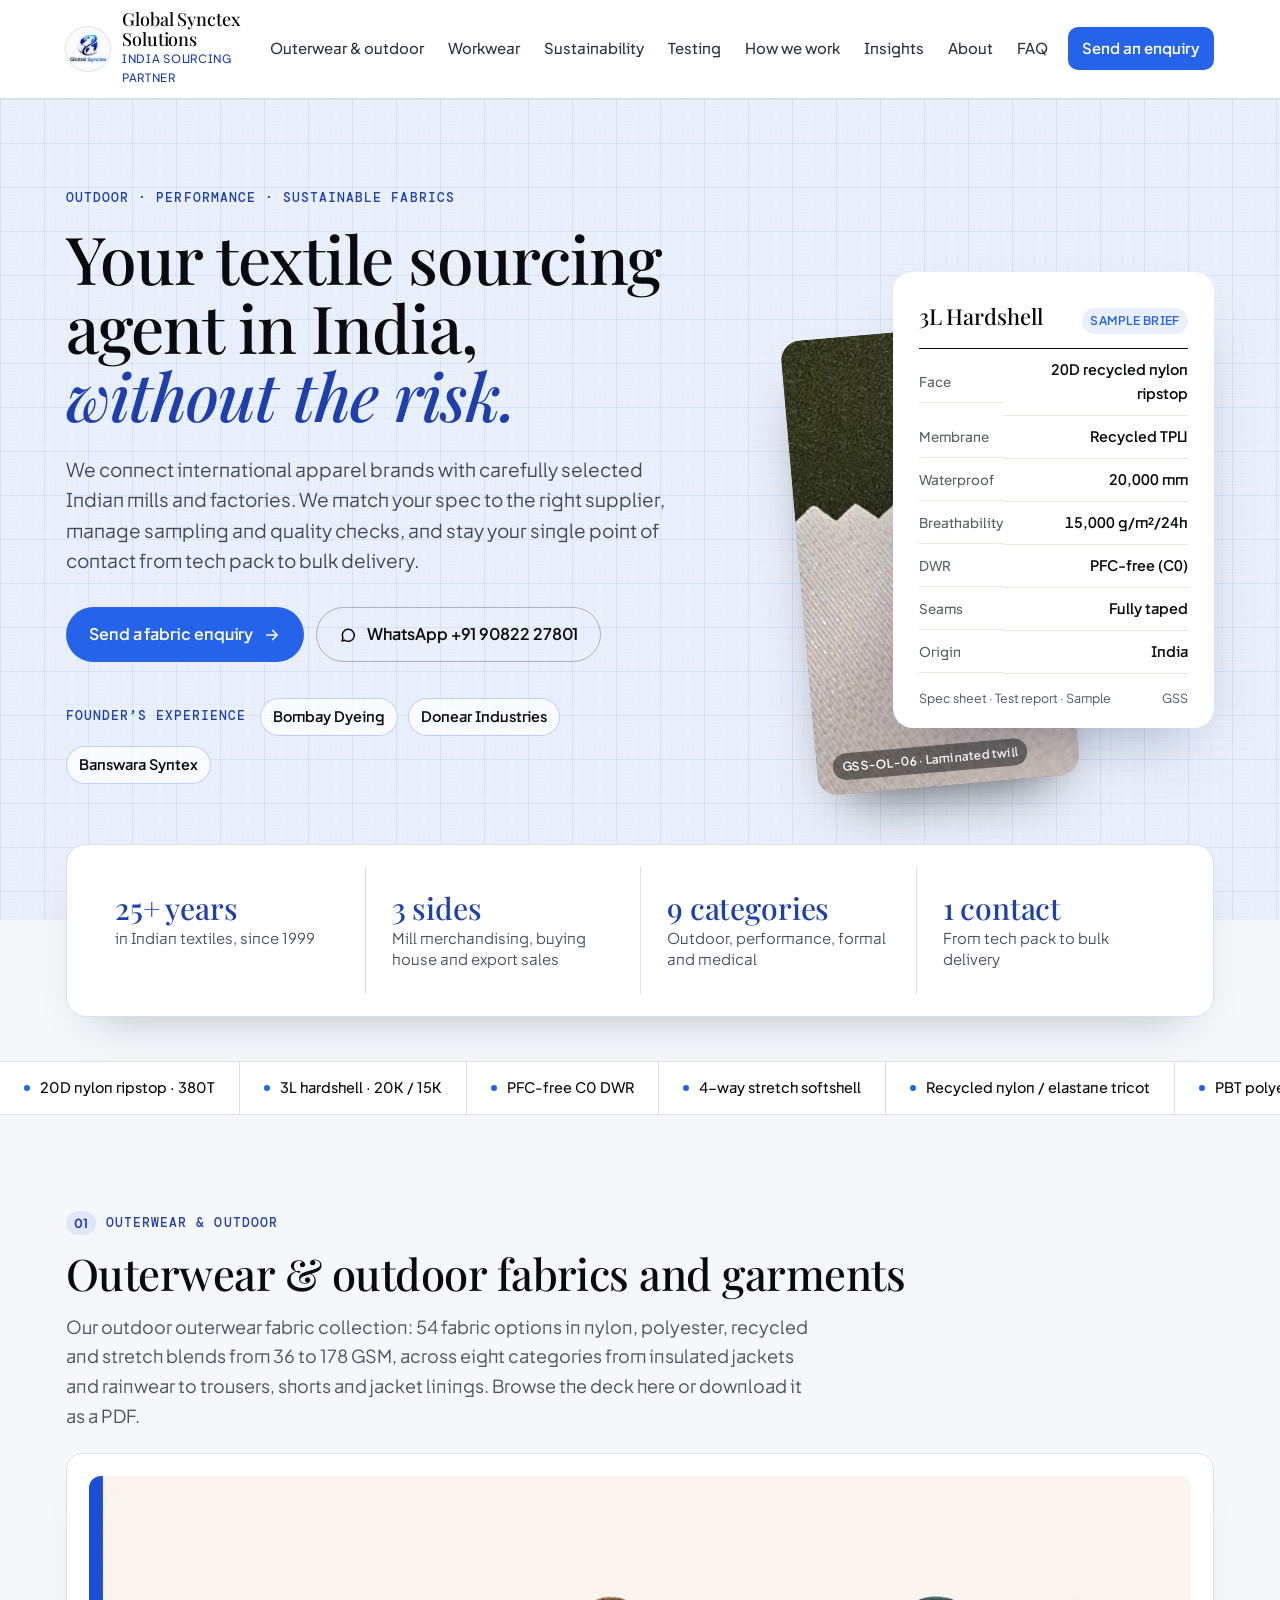
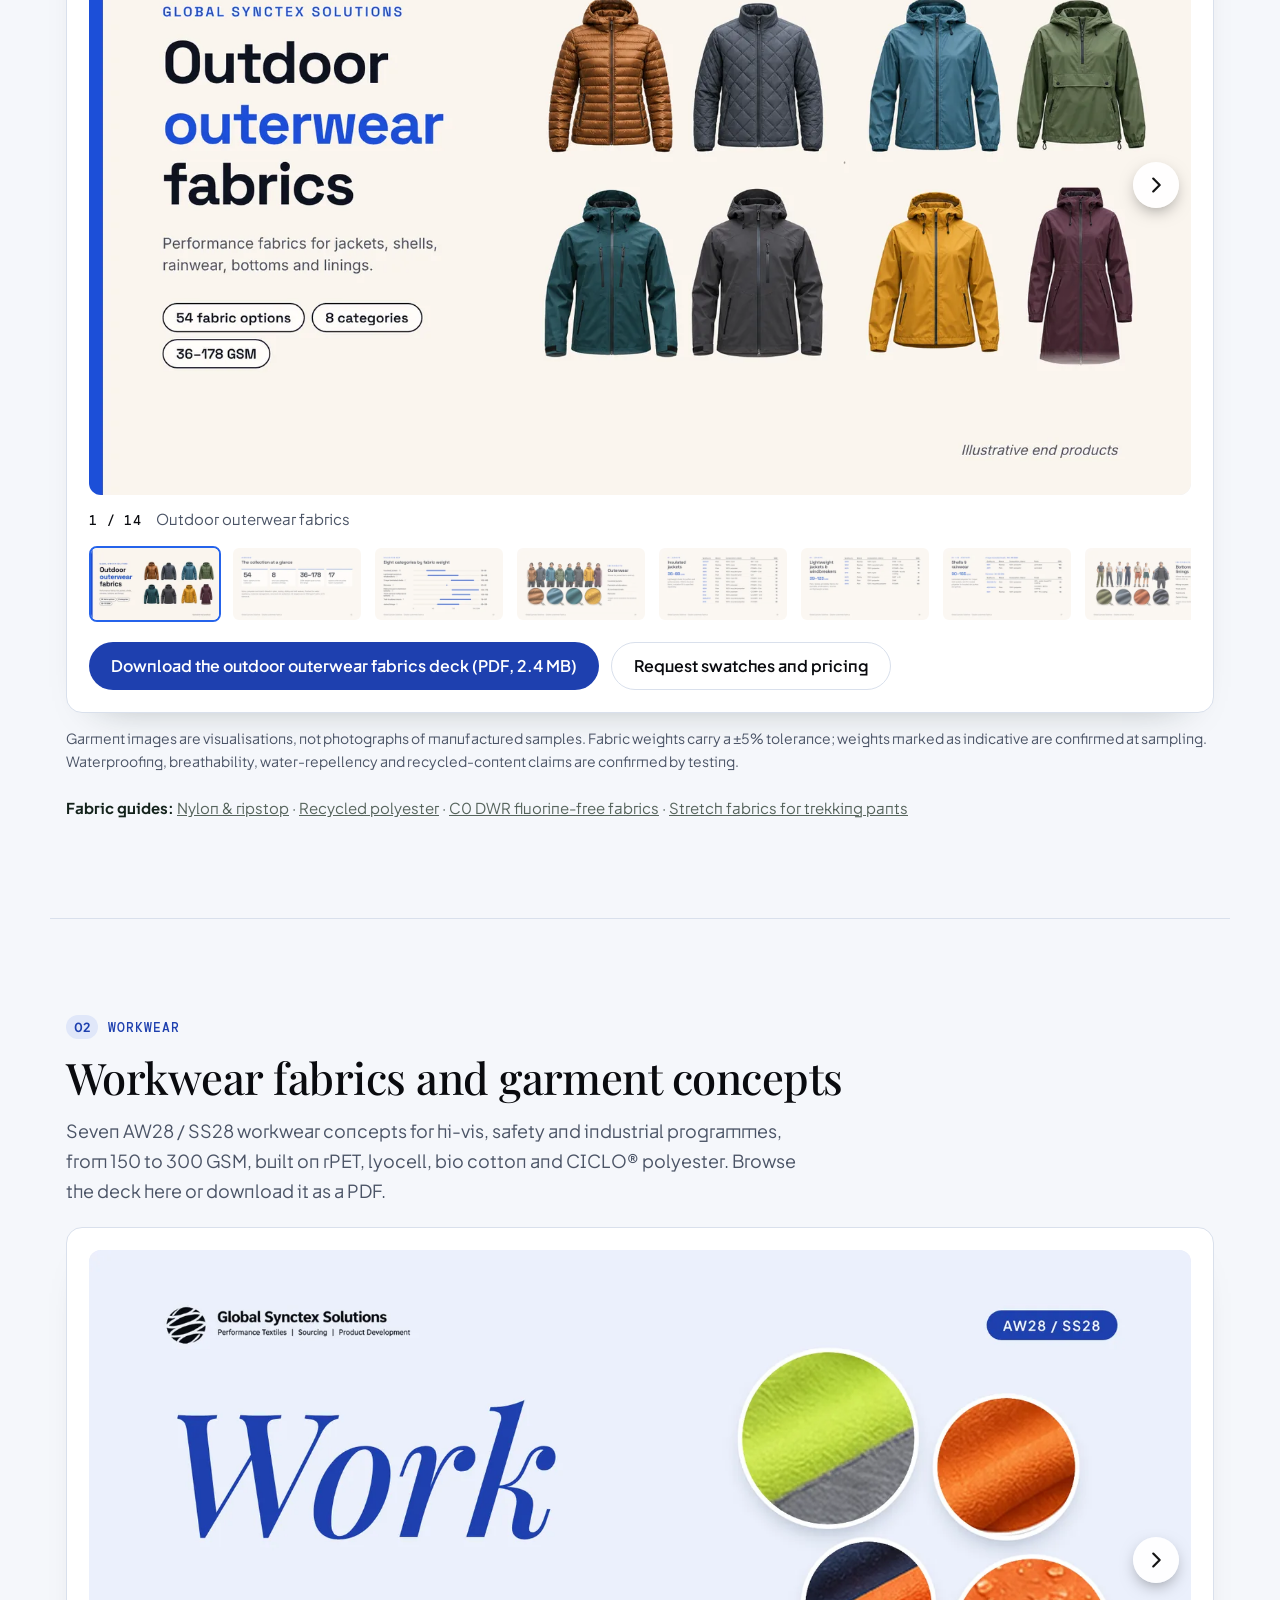
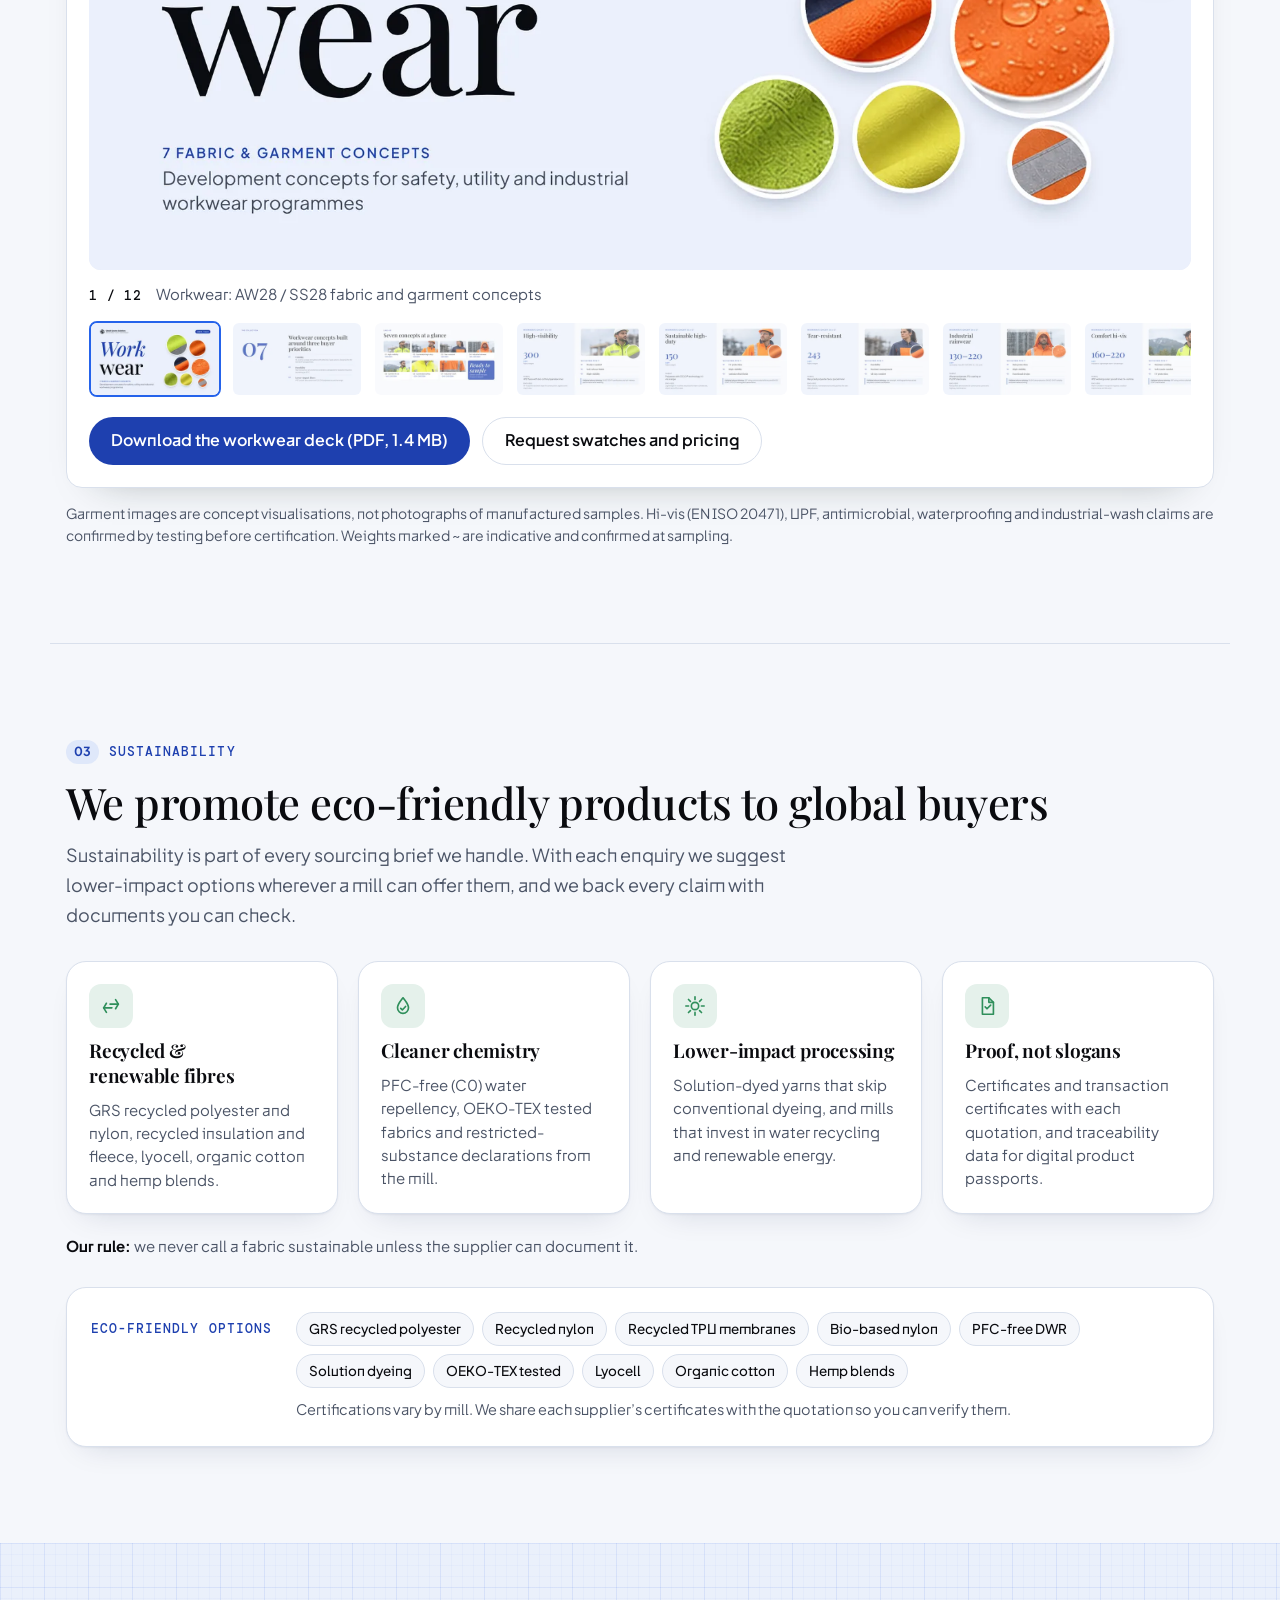
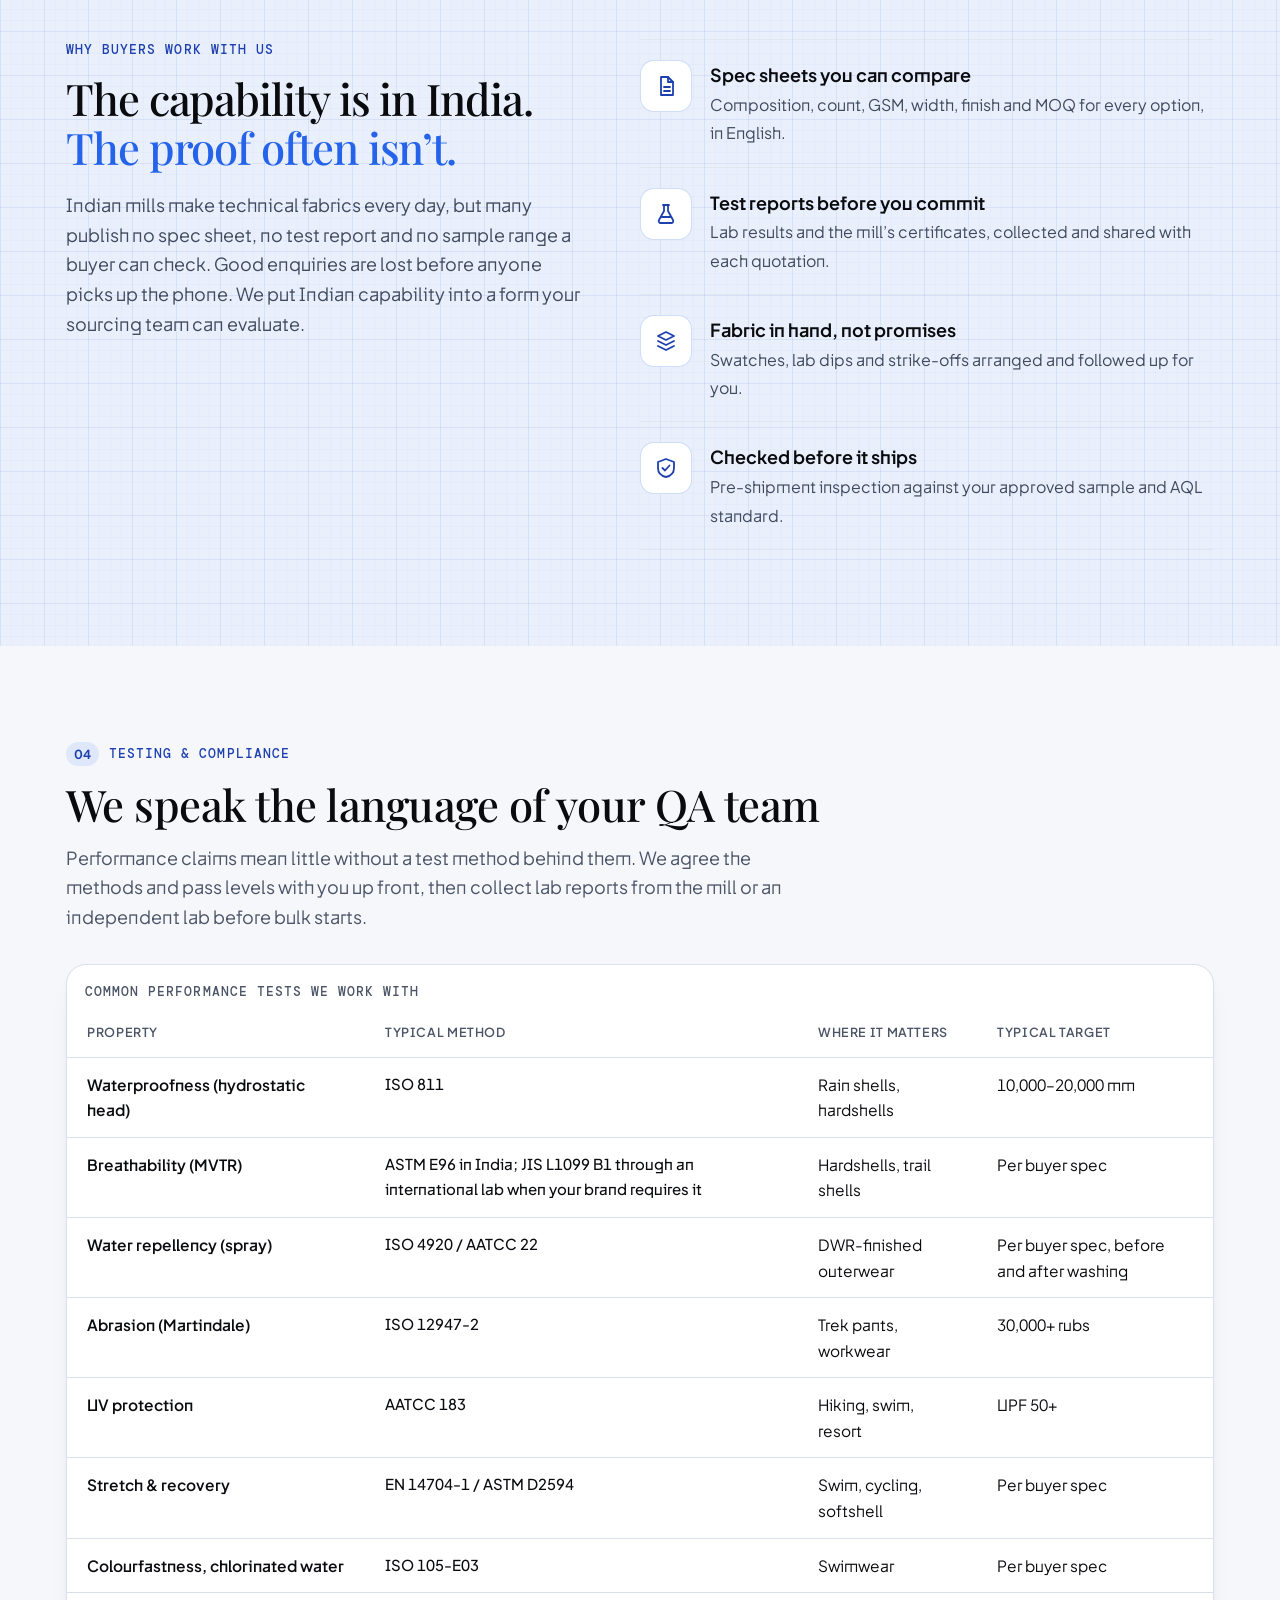
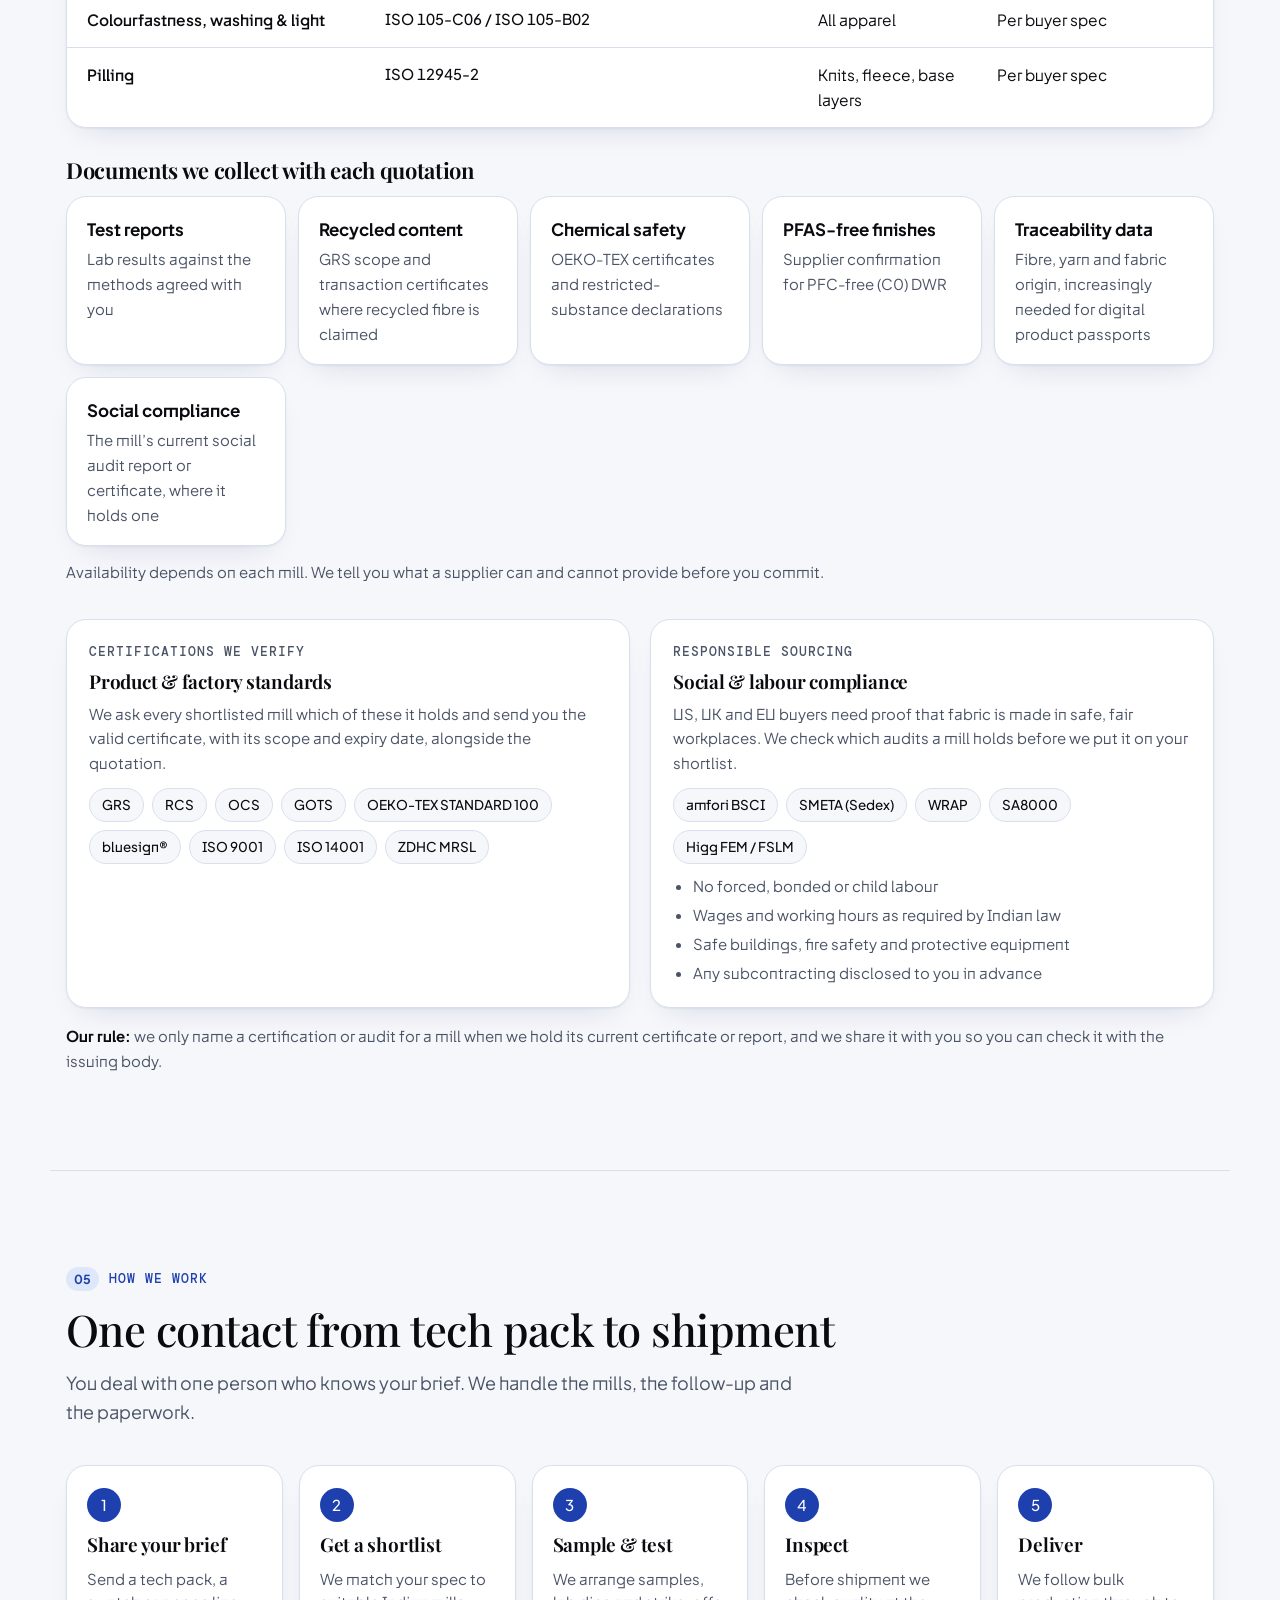
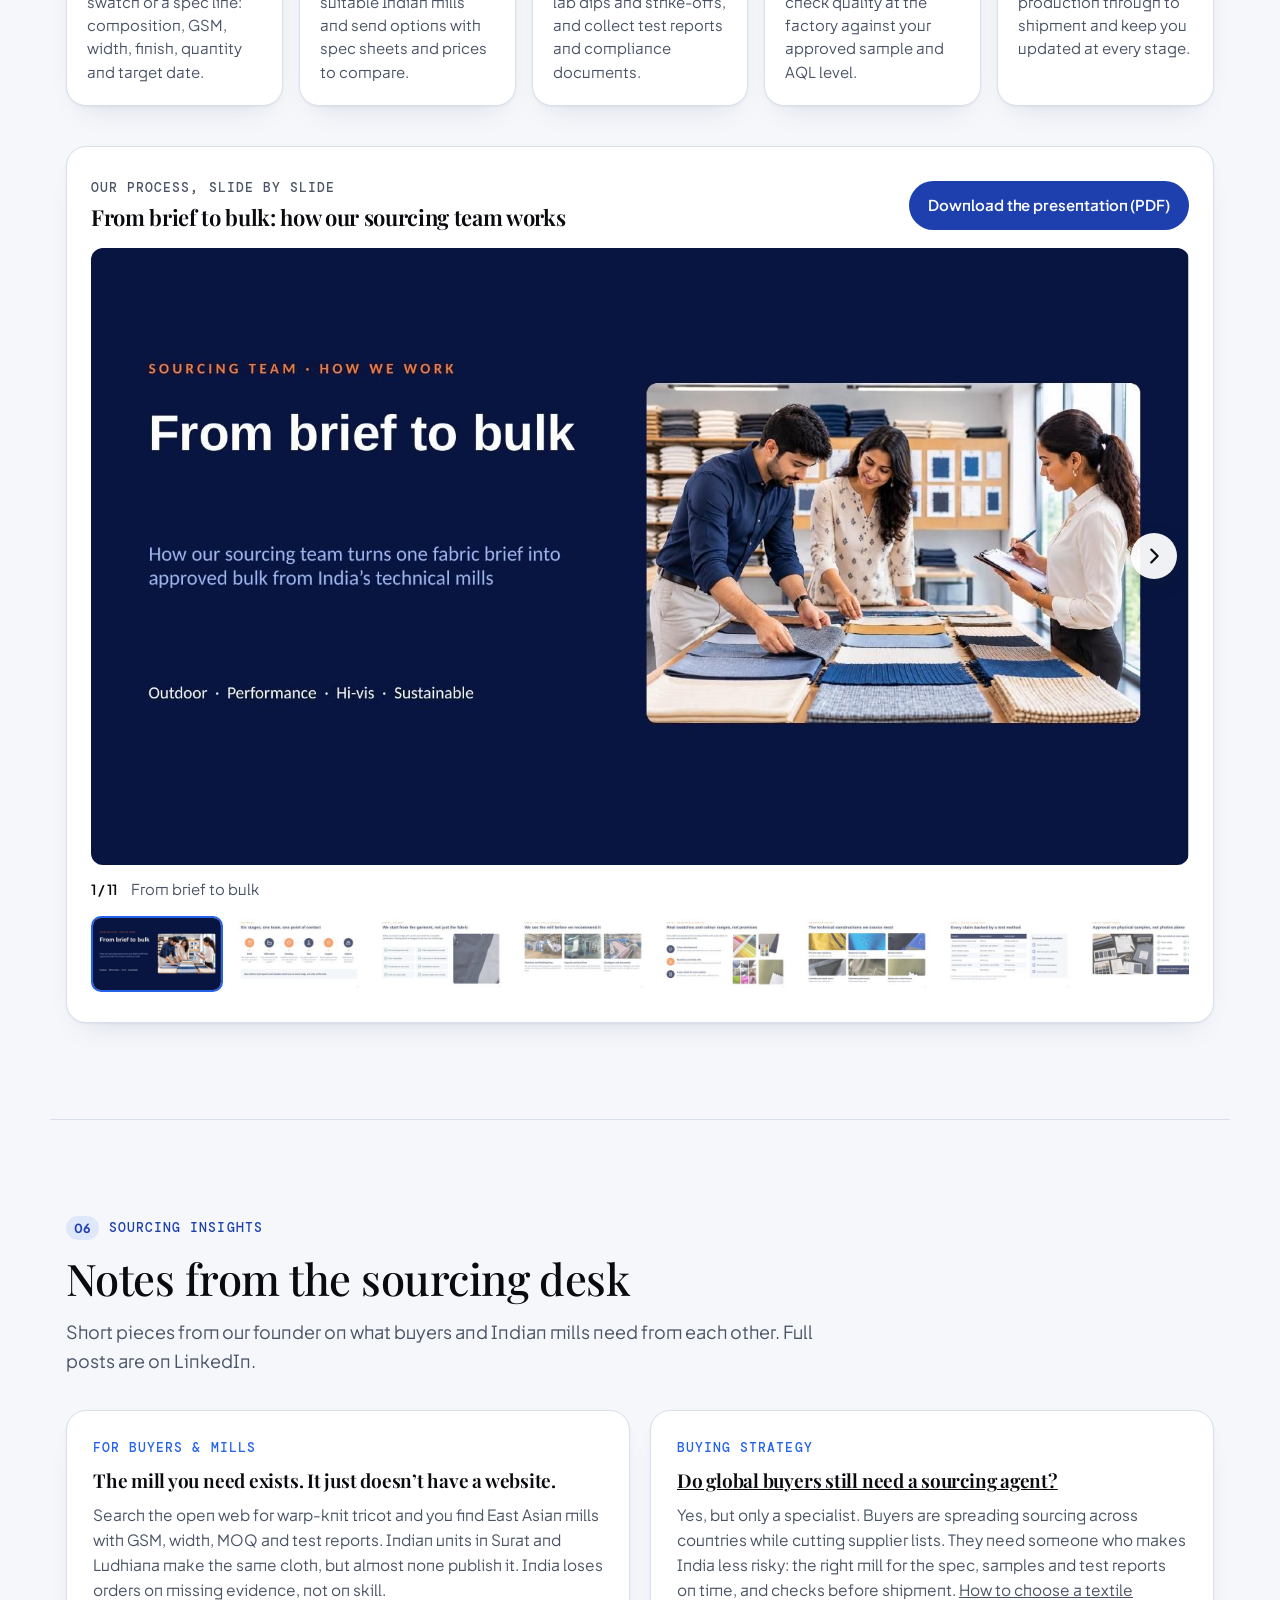
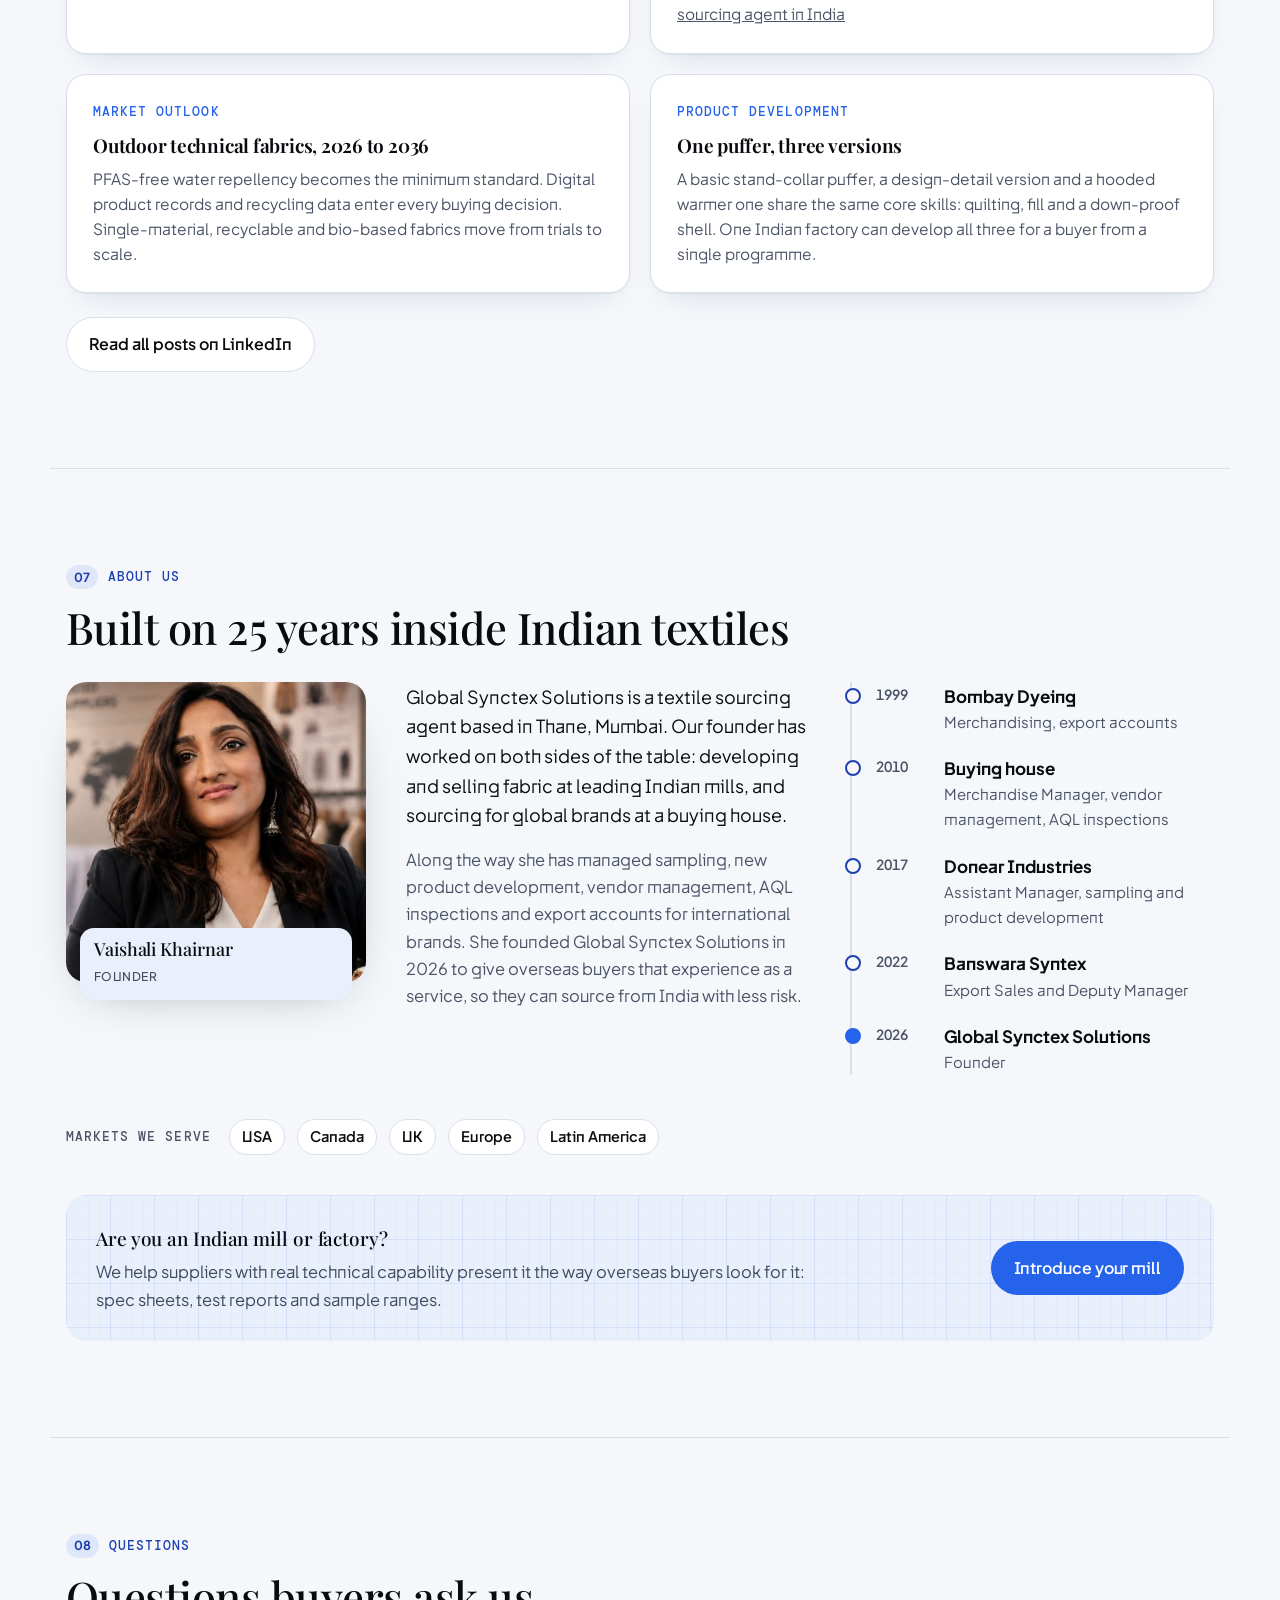
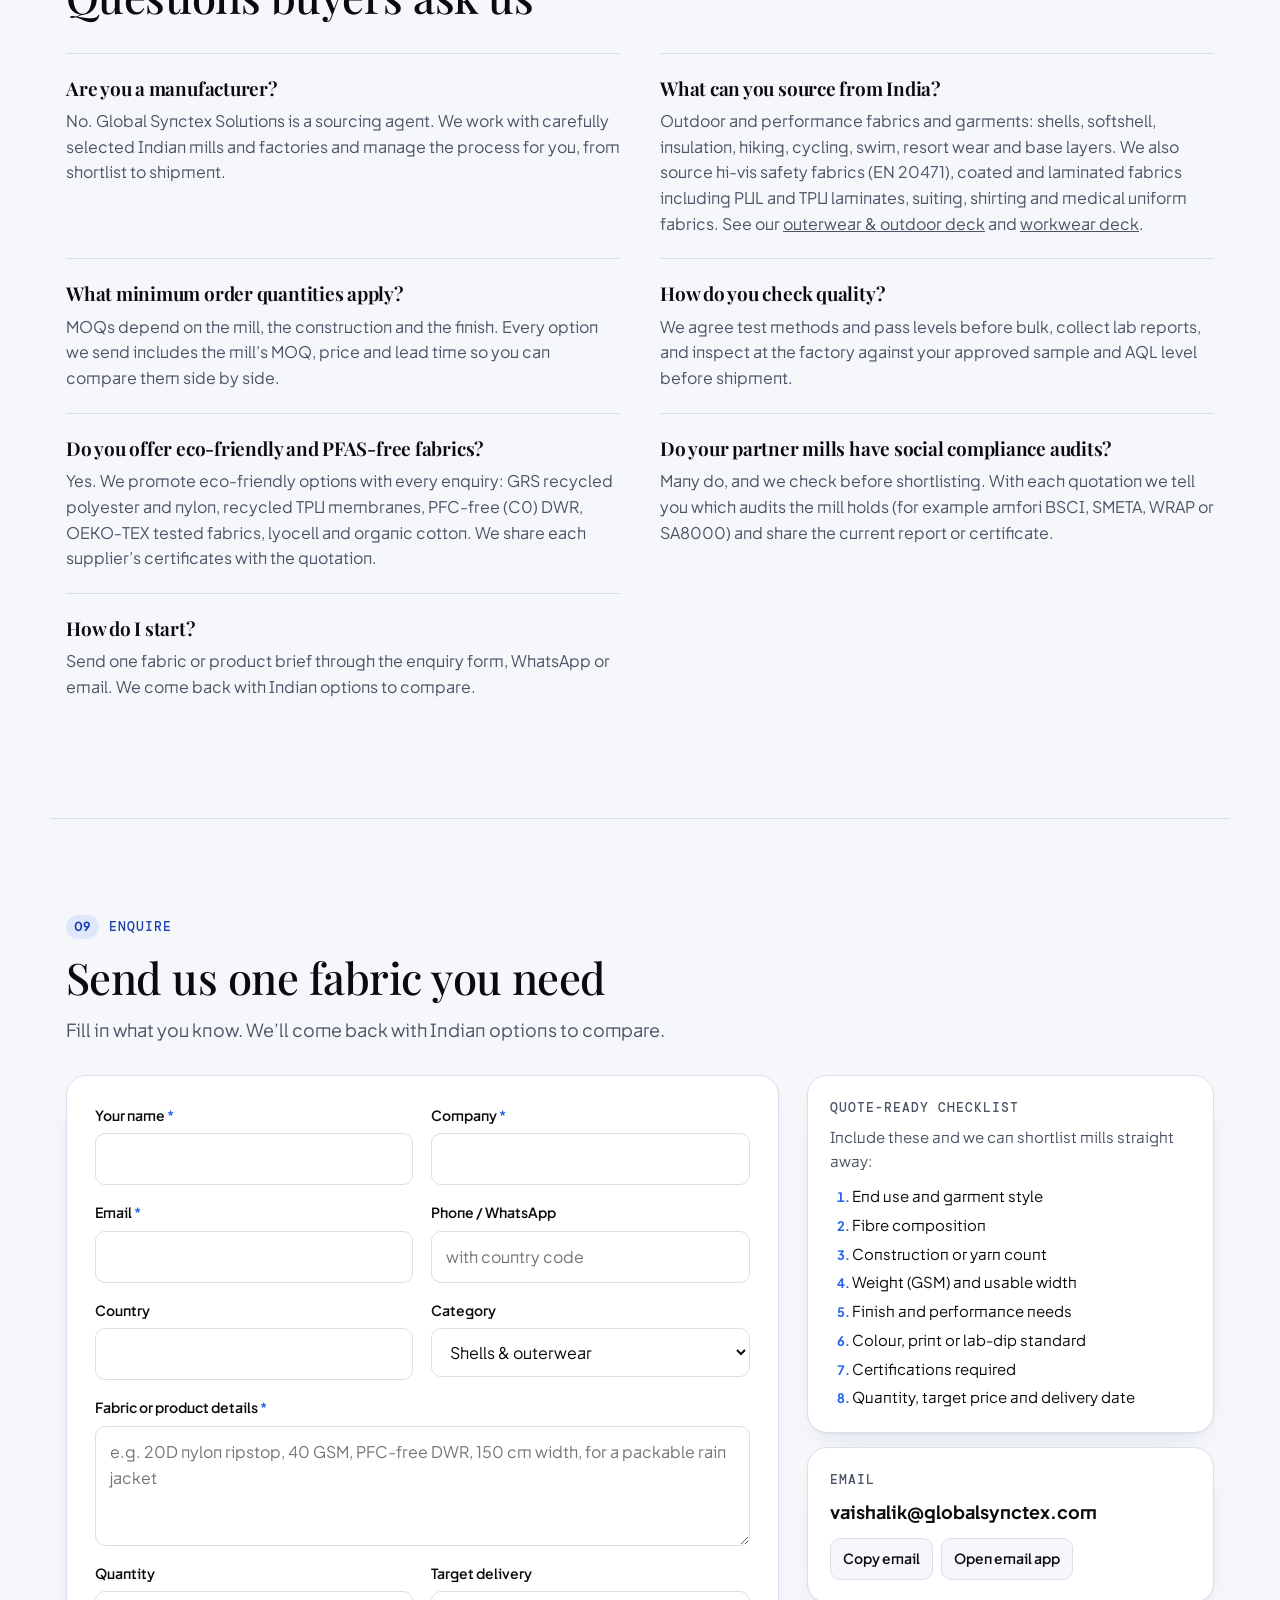
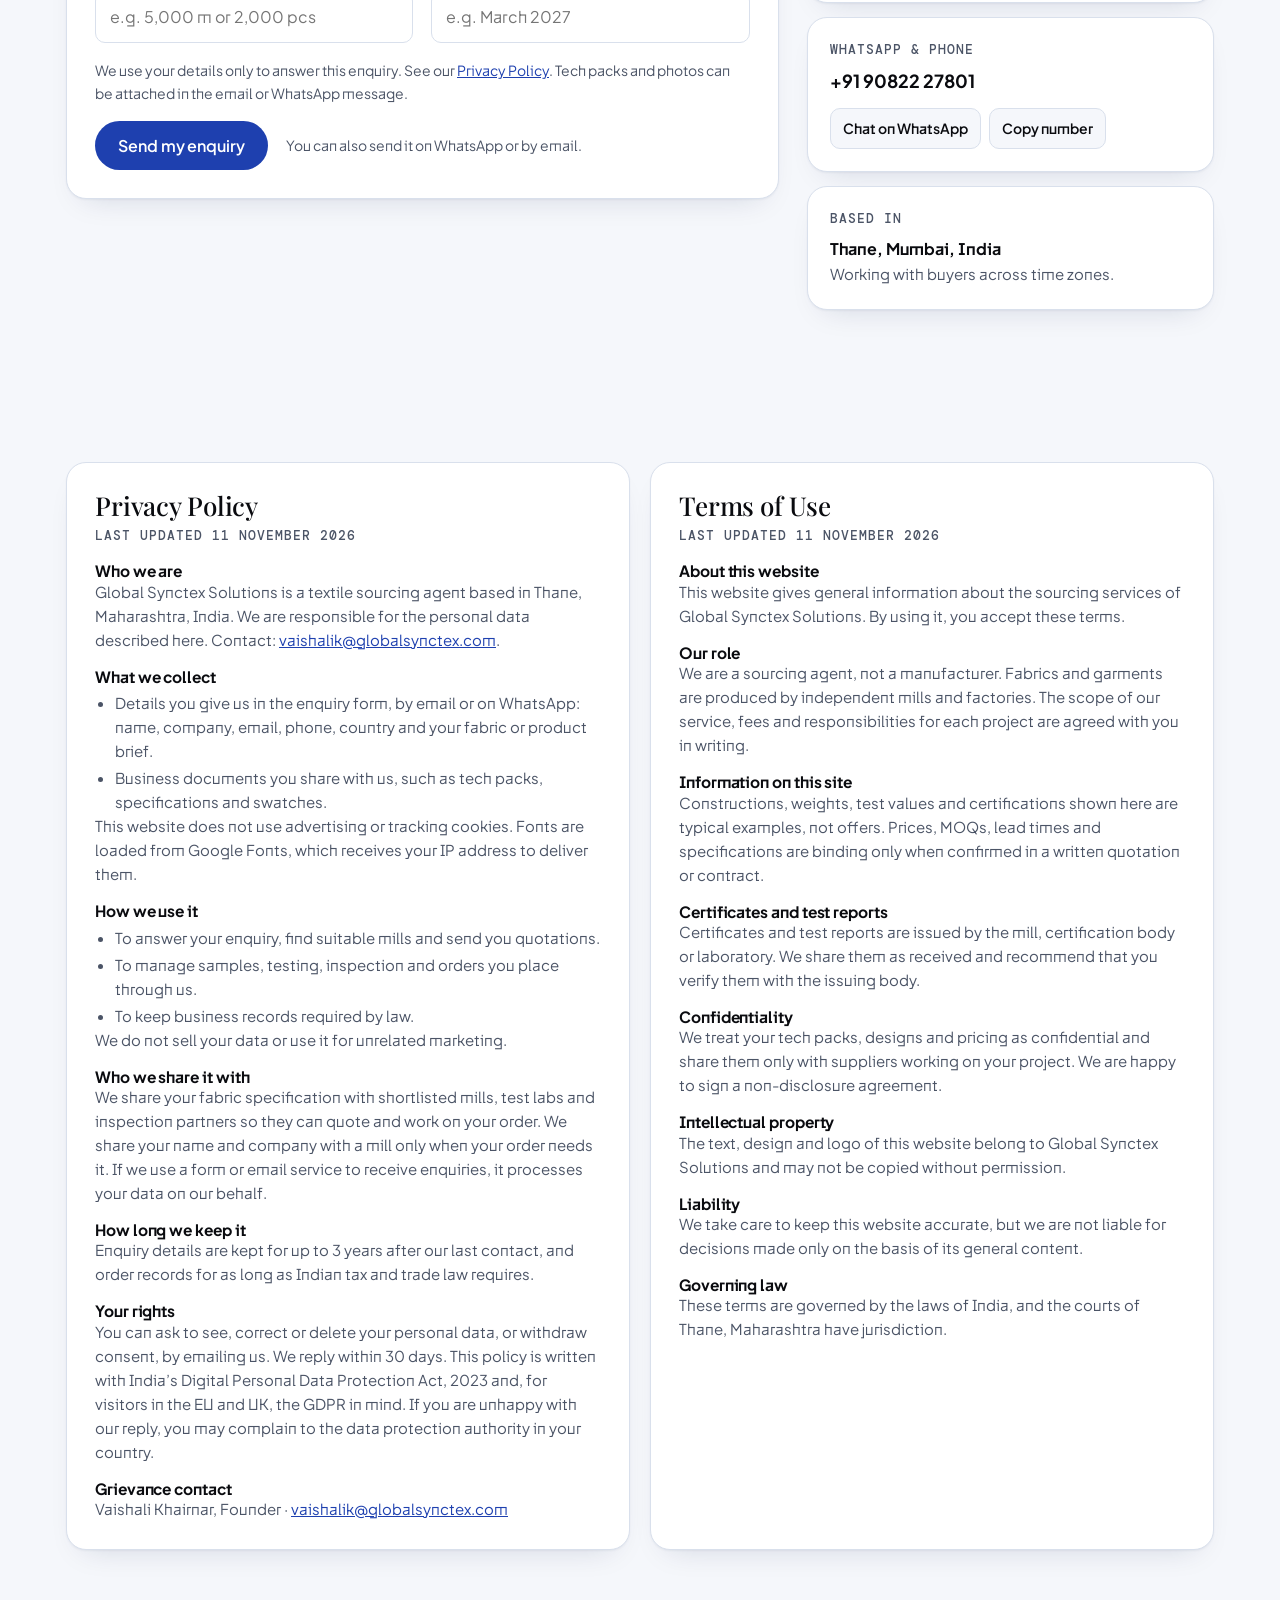
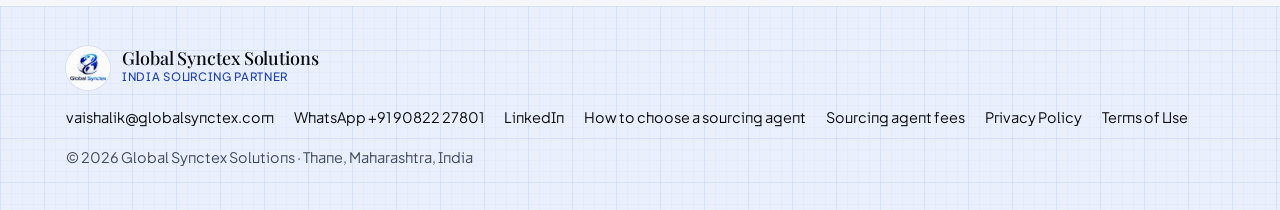
==== commit d53573e9: "Replace outerwear & outdoor deck with new outdoor outerwear fabrics collection Swap the 17-slide AW2" ====
--- a/index.html
+++ b/index.html
@@ -822,18 +822,19 @@
     <div class="sec-label"><span class="num">01</span><span class="label">Outerwear &amp; outdoor</span></div>
     <div style="min-width:0">
       <h2 id="source-h">Outerwear &amp; outdoor fabrics and garments</h2>
-      <p class="intro">Our AW28 / SS28 Outerwear &amp; Bottoms collection: 27 woven qualities in nylon, polyester and recycled polyester from 36 to 182 GSM, the garments each series is made into, and six garment development concepts. Browse the deck here or download it as a PDF.</p><div class="gbr-deck" id="gbr-ow" aria-label="Outerwear and outdoor deck" tabindex="0" data-base="brief-outerwear" data-label="Outerwear &amp; outdoor" data-titles="[&quot;Outerwear &amp; Bottoms Collection: AW28 / SS28&quot;, &quot;27 woven qualities across three fibre series&quot;, &quot;Five ways the collection sells&quot;, &quot;Nylon series · 10 qualities, 36–182 GSM&quot;, &quot;Nylon end uses&quot;, &quot;Polyester series · 10 qualities, 72–135 GSM&quot;, &quot;Polyester end uses&quot;, &quot;Recycled polyester series · 7 qualities, 88–157 GSM&quot;, &quot;Recycled polyester end uses&quot;, &quot;Six garment development concepts&quot;, &quot;Concept 01 · Thermal midlayer, 125–310 GSM&quot;, &quot;Concept 02 · Softshell, 220–320 GSM&quot;, &quot;Concept 03 · Waterproof shell, 130–220 GSM&quot;, &quot;Concept 04 · Ultralight ripstop, 17–68 GSM&quot;, &quot;Concept 05 · Cycling apparel, 94–110 GSM&quot;, &quot;Concept 06 · Cotton membrane shell, 180–260 GSM&quot;, &quot;Test first, then certify&quot;]">
+      <p class="intro">Our outdoor outerwear fabric collection: 54 fabric options in nylon, polyester, recycled and stretch blends from 36 to 178 GSM, across eight categories from insulated jackets and rainwear to trousers, shorts and jacket linings. Browse the deck here or download it as a PDF.</p><div class="gbr-deck" id="gbr-ow" aria-label="Outdoor outerwear fabrics deck" tabindex="0" data-base="brief-outerwear" data-label="Outerwear &amp; outdoor" data-titles="[&quot;Outdoor outerwear fabrics&quot;, &quot;The collection at a glance&quot;, &quot;Eight categories by fabric weight&quot;, &quot;End products: outerwear&quot;, &quot;Insulated jackets · 13 fabrics, 36–88 GSM&quot;, &quot;Lightweight jackets &amp; windbreakers · 7 fabrics, 39–123 GSM&quot;, &quot;Shells &amp; rainwear · 5 fabrics, 90–165 GSM&quot;, &quot;End products: bottoms &amp; linings&quot;, &quot;Hiking trousers &amp; technical bottoms · 4 fabrics, 104–178 GSM&quot;, &quot;Track pants &amp; multipurpose bottoms · 13 fabrics, 105–155 GSM&quot;, &quot;Trail &amp; outdoor shorts · 7 fabrics, 72–157 GSM&quot;, &quot;Jacket linings · 5 fabrics, 65–125 GSM&quot;, &quot;Quote the quality number, finish and GSM together&quot;, &quot;Ready to sample&quot;]">
         <figure class="gbr-stage">
-          <img class="gbr-img" src="brief-outerwear-01.webp" alt="Outerwear &amp; outdoor, slide 1 of 17: Outerwear &amp; Bottoms Collection: AW28 / SS28" width="1600" height="900" decoding="async">
+          <img class="gbr-img" src="brief-outerwear-01.webp" alt="Outerwear &amp; outdoor, slide 1 of 14: Outdoor outerwear fabrics" width="1600" height="900" decoding="async">
           <button type="button" class="gbr-nav prev" aria-label="Previous slide" disabled><svg viewBox="0 0 24 24" fill="none" stroke="currentColor" stroke-width="2.4" stroke-linecap="round" stroke-linejoin="round" aria-hidden="true"><path d="M15 5l-7 7 7 7"/></svg></button>
           <button type="button" class="gbr-nav next" aria-label="Next slide"><svg viewBox="0 0 24 24" fill="none" stroke="currentColor" stroke-width="2.4" stroke-linecap="round" stroke-linejoin="round" aria-hidden="true"><path d="M9 5l7 7-7 7"/></svg></button>
         </figure>
-        <div class="gbr-bar" aria-live="polite"><b class="gbr-count">1 / 17</b><span class="gbr-cap">Outerwear &amp; Bottoms Collection: AW28 / SS28</span></div>
-        <div class="gbr-thumbs"><button type="button" class="gbr-th" data-i="0" aria-label="Show slide 1: Outerwear &amp; Bottoms Collection: AW28 / SS28" aria-current="true"><img src="brief-outerwear-th-01.webp" alt="Outerwear and outdoor buyer brief, slide 1: Outerwear &amp; Bottoms Collection: AW28 / SS28" width="320" height="180" loading="lazy" decoding="async"></button><button type="button" class="gbr-th" data-i="1" aria-label="Show slide 2: 27 woven qualities across three fibre series"><img src="brief-outerwear-th-02.webp" alt="Outerwear and outdoor buyer brief, slide 2: 27 woven qualities across three fibre series" width="320" height="180" loading="lazy" decoding="async"></button><button type="button" class="gbr-th" data-i="2" aria-label="Show slide 3: Five ways the collection sells"><img src="brief-outerwear-th-03.webp" alt="Outerwear and outdoor buyer brief, slide 3: Five ways the collection sells" width="320" height="180" loading="lazy" decoding="async"></button><button type="button" class="gbr-th" data-i="3" aria-label="Show slide 4: Nylon series · 10 qualities, 36–182 GSM"><img src="brief-outerwear-th-04.webp" alt="Outerwear and outdoor buyer brief, slide 4: Nylon series · 10 qualities, 36–182 GSM" width="320" height="180" loading="lazy" decoding="async"></button><button type="button" class="gbr-th" data-i="4" aria-label="Show slide 5: Nylon end uses"><img src="brief-outerwear-th-05.webp" alt="Outerwear and outdoor buyer brief, slide 5: Nylon end uses" width="320" height="180" loading="lazy" decoding="async"></button><button type="button" class="gbr-th" data-i="5" aria-label="Show slide 6: Polyester series · 10 qualities, 72–135 GSM"><img src="brief-outerwear-th-06.webp" alt="Outerwear and outdoor buyer brief, slide 6: Polyester series · 10 qualities, 72–135 GSM" width="320" height="180" loading="lazy" decoding="async"></button><button type="button" class="gbr-th" data-i="6" aria-label="Show slide 7: Polyester end uses"><img src="brief-outerwear-th-07.webp" alt="Outerwear and outdoor buyer brief, slide 7: Polyester end uses" width="320" height="180" loading="lazy" decoding="async"></button><button type="button" class="gbr-th" data-i="7" aria-label="Show slide 8: Recycled polyester series · 7 qualities, 88–157 GSM"><img src="brief-outerwear-th-08.webp" alt="Outerwear and outdoor buyer brief, slide 8: Recycled polyester series · 7 qualities, 88–157 GSM" width="320" height="180" loading="lazy" decoding="async"></button><button type="button" class="gbr-th" data-i="8" aria-label="Show slide 9: Recycled polyester end uses"><img src="brief-outerwear-th-09.webp" alt="Outerwear and outdoor buyer brief, slide 9: Recycled polyester end uses" width="320" height="180" loading="lazy" decoding="async"></button><button type="button" class="gbr-th" data-i="9" aria-label="Show slide 10: Six garment development concepts"><img src="brief-outerwear-th-10.webp" alt="Outerwear and outdoor buyer brief, slide 10: Six garment development concepts" width="320" height="180" loading="lazy" decoding="async"></button><button type="button" class="gbr-th" data-i="10" aria-label="Show slide 11: Concept 01 · Thermal midlayer, 125–310 GSM"><img src="brief-outerwear-th-11.webp" alt="Outerwear and outdoor buyer brief, slide 11: Concept 01 · Thermal midlayer, 125–310 GSM" width="320" height="180" loading="lazy" decoding="async"></button><button type="button" class="gbr-th" data-i="11" aria-label="Show slide 12: Concept 02 · Softshell, 220–320 GSM"><img src="brief-outerwear-th-12.webp" alt="Outerwear and outdoor buyer brief, slide 12: Concept 02 · Softshell, 220–320 GSM" width="320" height="180" loading="lazy" decoding="async"></button><button type="button" class="gbr-th" data-i="12" aria-label="Show slide 13: Concept 03 · Waterproof shell, 130–220 GSM"><img src="brief-outerwear-th-13.webp" alt="Outerwear and outdoor buyer brief, slide 13: Concept 03 · Waterproof shell, 130–220 GSM" width="320" height="180" loading="lazy" decoding="async"></button><button type="button" class="gbr-th" data-i="13" aria-label="Show slide 14: Concept 04 · Ultralight ripstop, 17–68 GSM"><img src="brief-outerwear-th-14.webp" alt="Outerwear and outdoor buyer brief, slide 14: Concept 04 · Ultralight ripstop, 17–68 GSM" width="320" height="180" loading="lazy" decoding="async"></button><button type="button" class="gbr-th" data-i="14" aria-label="Show slide 15: Concept 05 · Cycling apparel, 94–110 GSM"><img src="brief-outerwear-th-15.webp" alt="Outerwear and outdoor buyer brief, slide 15: Concept 05 · Cycling apparel, 94–110 GSM" width="320" height="180" loading="lazy" decoding="async"></button><button type="button" class="gbr-th" data-i="15" aria-label="Show slide 16: Concept 06 · Cotton membrane shell, 180–260 GSM"><img src="brief-outerwear-th-16.webp" alt="Outerwear and outdoor buyer brief, slide 16: Concept 06 · Cotton membrane shell, 180–260 GSM" width="320" height="180" loading="lazy" decoding="async"></button><button type="button" class="gbr-th" data-i="16" aria-label="Show slide 17: Test first, then certify"><img src="brief-outerwear-th-17.webp" alt="Outerwear and outdoor buyer brief, slide 17: Test first, then certify" width="320" height="180" loading="lazy" decoding="async"></button></div>
+        <div class="gbr-bar" aria-live="polite"><b class="gbr-count">1 / 14</b><span class="gbr-cap">Outdoor outerwear fabrics</span></div>
+        <div class="gbr-thumbs"><button type="button" class="gbr-th" data-i="0" aria-label="Show slide 1: Outdoor outerwear fabrics" aria-current="true"><img src="brief-outerwear-th-01.webp" alt="Outdoor outerwear fabrics deck, slide 1: Outdoor outerwear fabrics" width="320" height="180" loading="lazy" decoding="async"></button><button type="button" class="gbr-th" data-i="1" aria-label="Show slide 2: The collection at a glance"><img src="brief-outerwear-th-02.webp" alt="Outdoor outerwear fabrics deck, slide 2: The collection at a glance" width="320" height="180" loading="lazy" decoding="async"></button><button type="button" class="gbr-th" data-i="2" aria-label="Show slide 3: Eight categories by fabric weight"><img src="brief-outerwear-th-03.webp" alt="Outdoor outerwear fabrics deck, slide 3: Eight categories by fabric weight" width="320" height="180" loading="lazy" decoding="async"></button><button type="button" class="gbr-th" data-i="3" aria-label="Show slide 4: End products: outerwear"><img src="brief-outerwear-th-04.webp" alt="Outdoor outerwear fabrics deck, slide 4: End products: outerwear" width="320" height="180" loading="lazy" decoding="async"></button><button type="button" class="gbr-th" data-i="4" aria-label="Show slide 5: Insulated jackets · 13 fabrics, 36–88 GSM"><img src="brief-outerwear-th-05.webp" alt="Outdoor outerwear fabrics deck, slide 5: Insulated jackets · 13 fabrics, 36–88 GSM" width="320" height="180" loading="lazy" decoding="async"></button><button type="button" class="gbr-th" data-i="5" aria-label="Show slide 6: Lightweight jackets &amp; windbreakers · 7 fabrics, 39–123 GSM"><img src="brief-outerwear-th-06.webp" alt="Outdoor outerwear fabrics deck, slide 6: Lightweight jackets &amp; windbreakers · 7 fabrics, 39–123 GSM" width="320" height="180" loading="lazy" decoding="async"></button><button type="button" class="gbr-th" data-i="6" aria-label="Show slide 7: Shells &amp; rainwear · 5 fabrics, 90–165 GSM"><img src="brief-outerwear-th-07.webp" alt="Outdoor outerwear fabrics deck, slide 7: Shells &amp; rainwear · 5 fabrics, 90–165 GSM" width="320" height="180" loading="lazy" decoding="async"></button><button type="button" class="gbr-th" data-i="7" aria-label="Show slide 8: End products: bottoms &amp; linings"><img src="brief-outerwear-th-08.webp" alt="Outdoor outerwear fabrics deck, slide 8: End products: bottoms &amp; linings" width="320" height="180" loading="lazy" decoding="async"></button><button type="button" class="gbr-th" data-i="8" aria-label="Show slide 9: Hiking trousers &amp; technical bottoms · 4 fabrics, 104–178 GSM"><img src="brief-outerwear-th-09.webp" alt="Outdoor outerwear fabrics deck, slide 9: Hiking trousers &amp; technical bottoms · 4 fabrics, 104–178 GSM" width="320" height="180" loading="lazy" decoding="async"></button><button type="button" class="gbr-th" data-i="9" aria-label="Show slide 10: Track pants &amp; multipurpose bottoms · 13 fabrics, 105–155 GSM"><img src="brief-outerwear-th-10.webp" alt="Outdoor outerwear fabrics deck, slide 10: Track pants &amp; multipurpose bottoms · 13 fabrics, 105–155 GSM" width="320" height="180" loading="lazy" decoding="async"></button><button type="button" class="gbr-th" data-i="10" aria-label="Show slide 11: Trail &amp; outdoor shorts · 7 fabrics, 72–157 GSM"><img src="brief-outerwear-th-11.webp" alt="Outdoor outerwear fabrics deck, slide 11: Trail &amp; outdoor shorts · 7 fabrics, 72–157 GSM" width="320" height="180" loading="lazy" decoding="async"></button><button type="button" class="gbr-th" data-i="11" aria-label="Show slide 12: Jacket linings · 5 fabrics, 65–125 GSM"><img src="brief-outerwear-th-12.webp" alt="Outdoor outerwear fabrics deck, slide 12: Jacket linings · 5 fabrics, 65–125 GSM" width="320" height="180" loading="lazy" decoding="async"></button><button type="button" class="gbr-th" data-i="12" aria-label="Show slide 13: Quote the quality number, finish and GSM together"><img src="brief-outerwear-th-13.webp" alt="Outdoor outerwear fabrics deck, slide 13: Quote the quality number, finish and GSM together" width="320" height="180" loading="lazy" decoding="async"></button><button type="button" class="gbr-th" data-i="13" aria-label="Show slide 14: Ready to sample"><img src="brief-outerwear-th-14.webp" alt="Outdoor outerwear fabrics deck, slide 14: Ready to sample" width="320" height="180" loading="lazy" decoding="async"></button></div>
         <div class="gbr-actions">
-          <a class="gbr-cta primary" href="Global_Synctex_Outerwear_AW28_SS28.pdf" download>Download the outerwear &amp; outdoor deck (PDF, 2.0 MB)</a>
+          <a class="gbr-cta primary" href="Global_Synctex_Outdoor_Outerwear_Fabrics.pdf" download>Download the outdoor outerwear fabrics deck (PDF, 2.4 MB)</a>
           <a class="gbr-cta secondary" href="#enquire">Request swatches and pricing</a>
         </div>
+      </div>
       </div>
       <p class="gbr-note">Garment images are visualisations, not photographs of manufactured samples. Fabric weights carry a ±5% tolerance; weights marked as indicative are confirmed at sampling. Waterproofing, breathability, water-repellency and recycled-content claims are confirmed by testing.</p>
       <p class="gbr-guides" style="margin:22px 0 0;font-size:15px;line-height:1.9;color:#56645c"><strong style="color:#13221b">Fabric guides:</strong> <a href="nylon-ripstop-fabric-supplier-india.html">Nylon &amp; ripstop</a> &middot; <a href="recycled-polyester-fabric-supplier-india.html">Recycled polyester</a> &middot; <a href="c0-dwr-fluorine-free-fabric-india.html">C0 DWR fluorine-free fabrics</a> &middot; <a href="stretch-fabric-trekking-pants-india.html">Stretch fabrics for trekking pants</a></p>
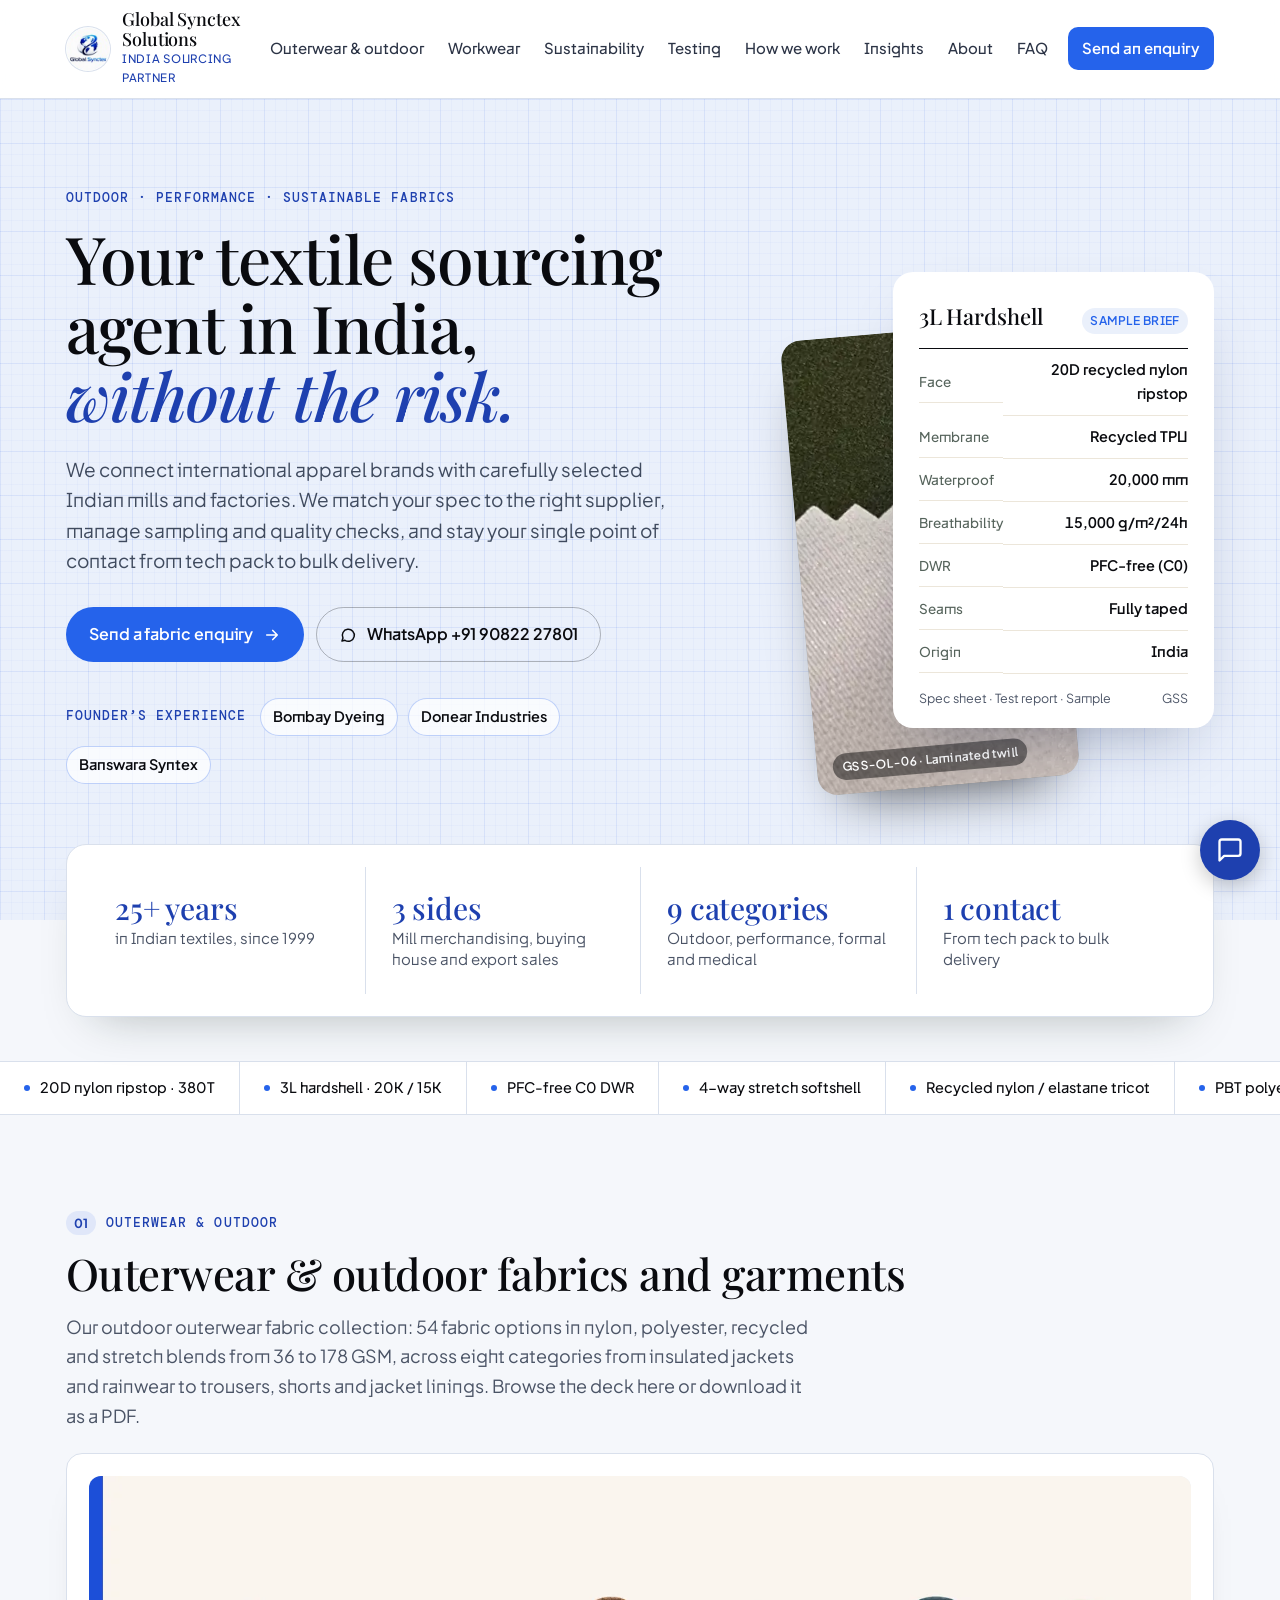
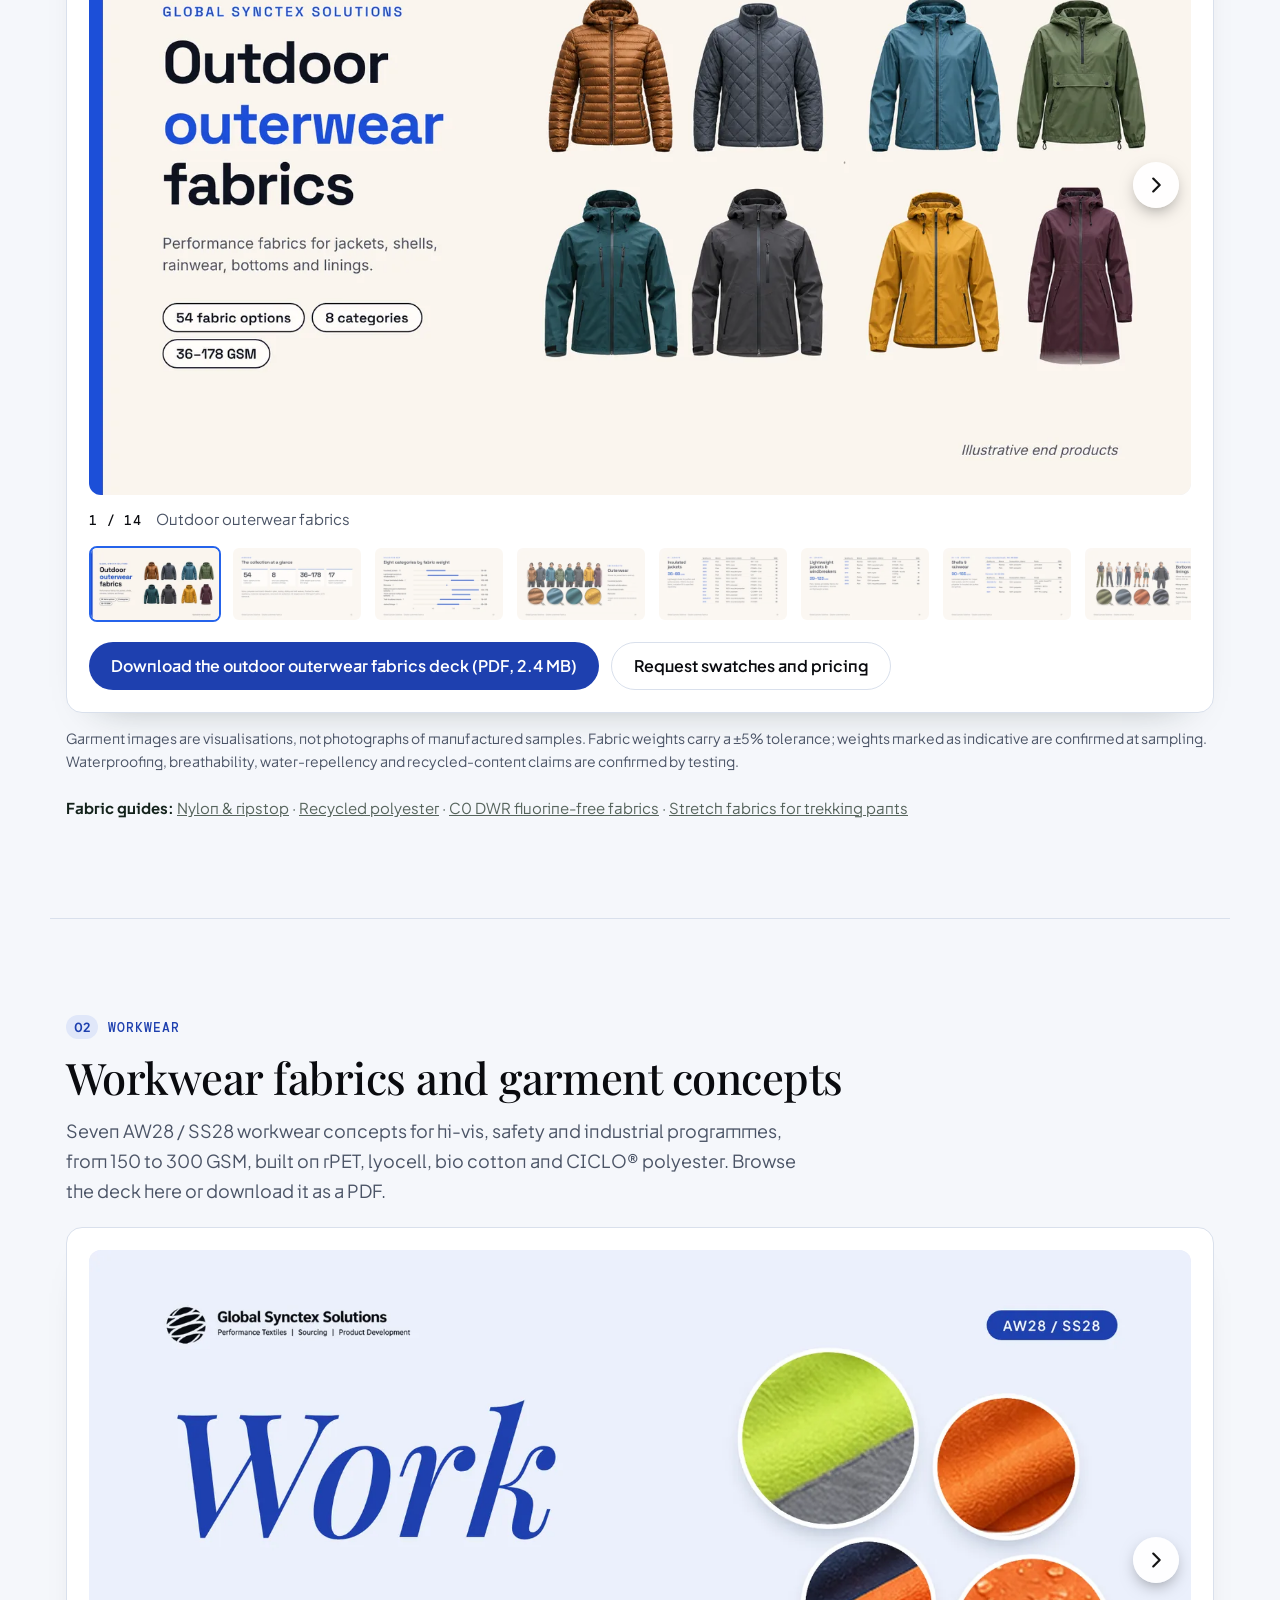
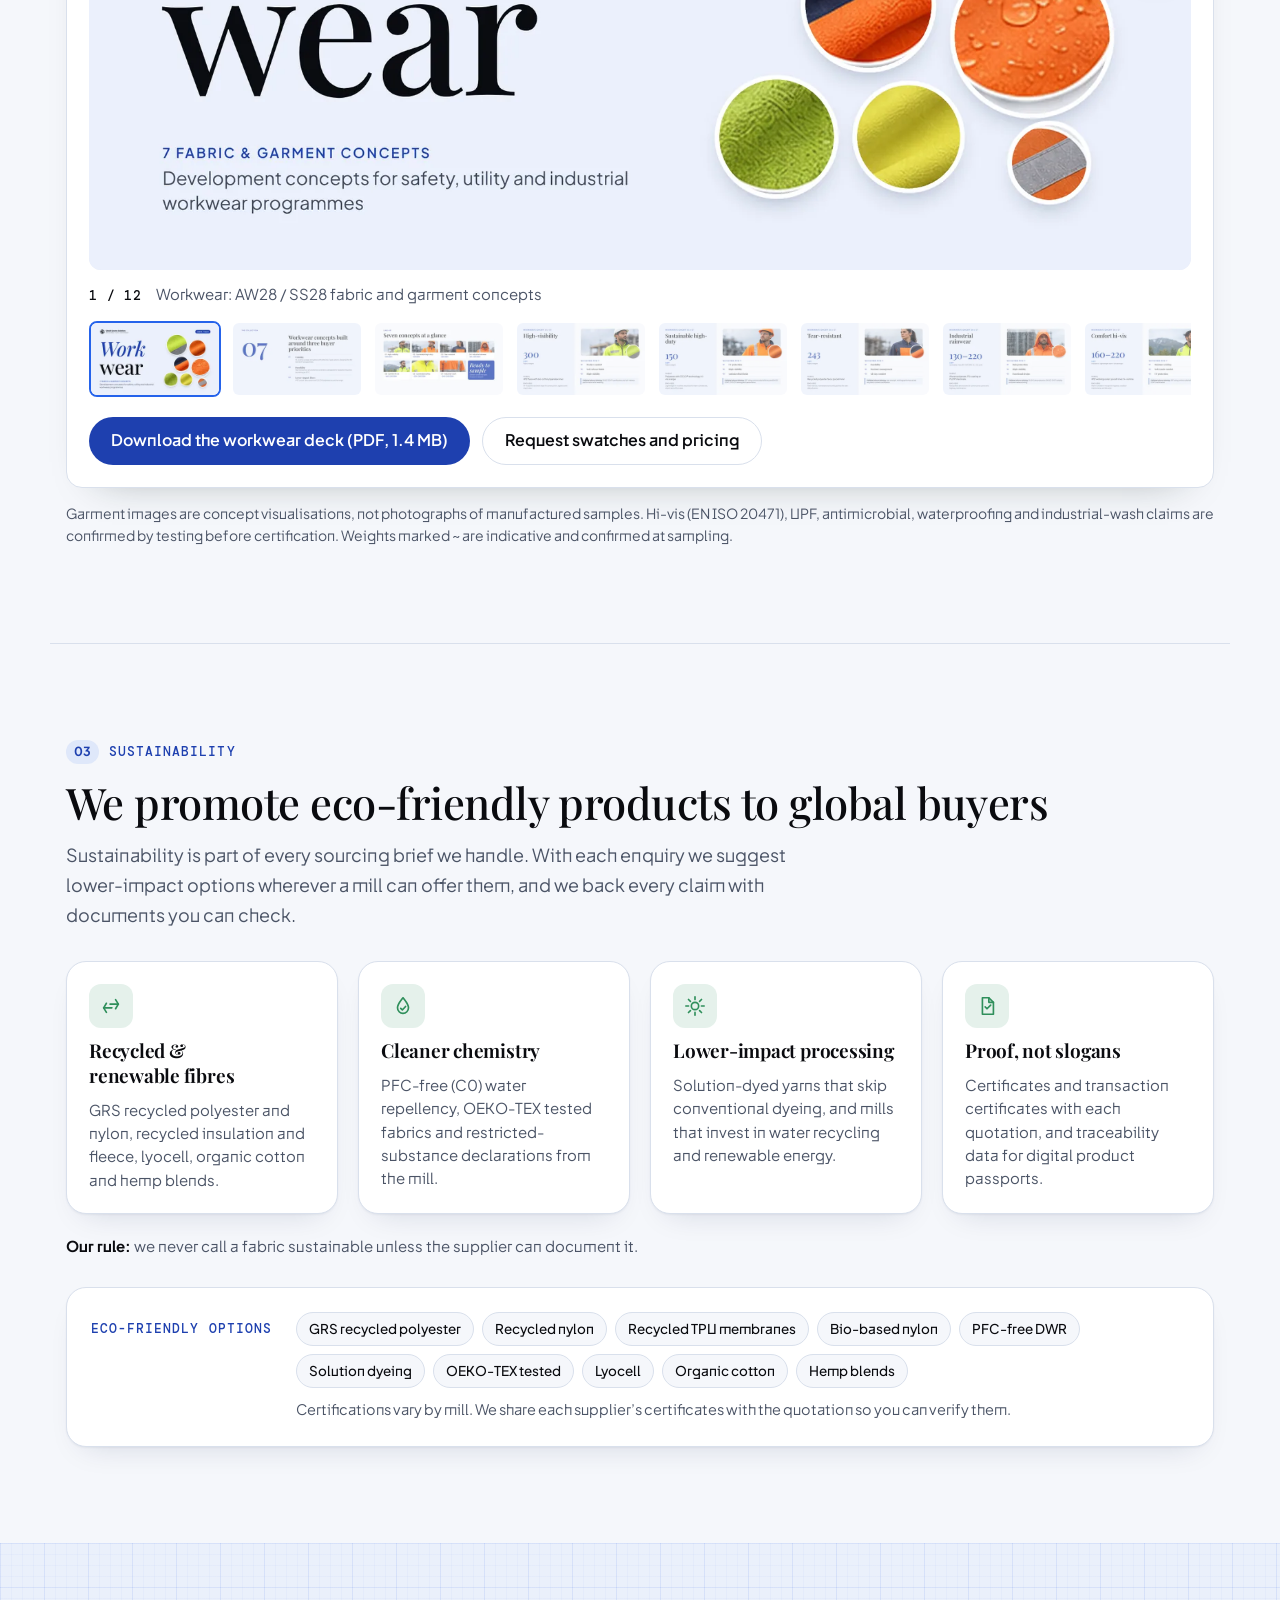
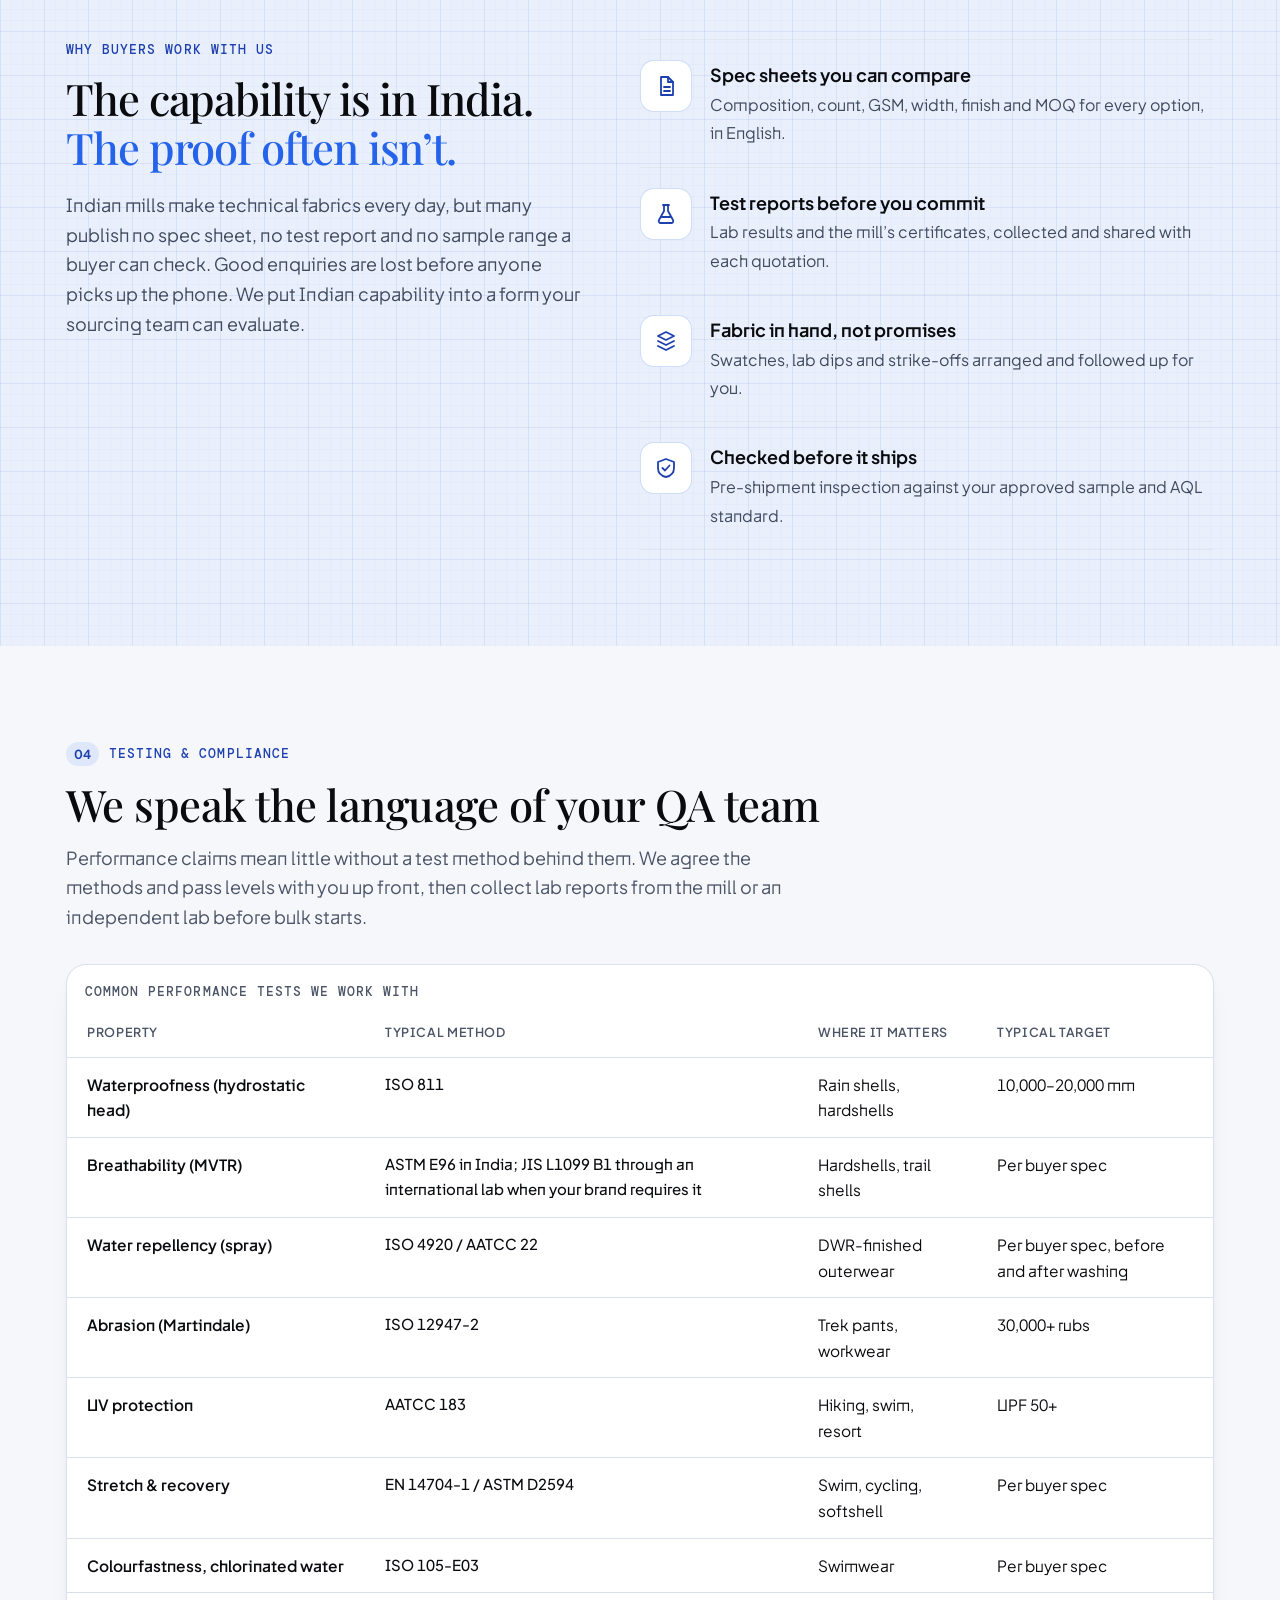
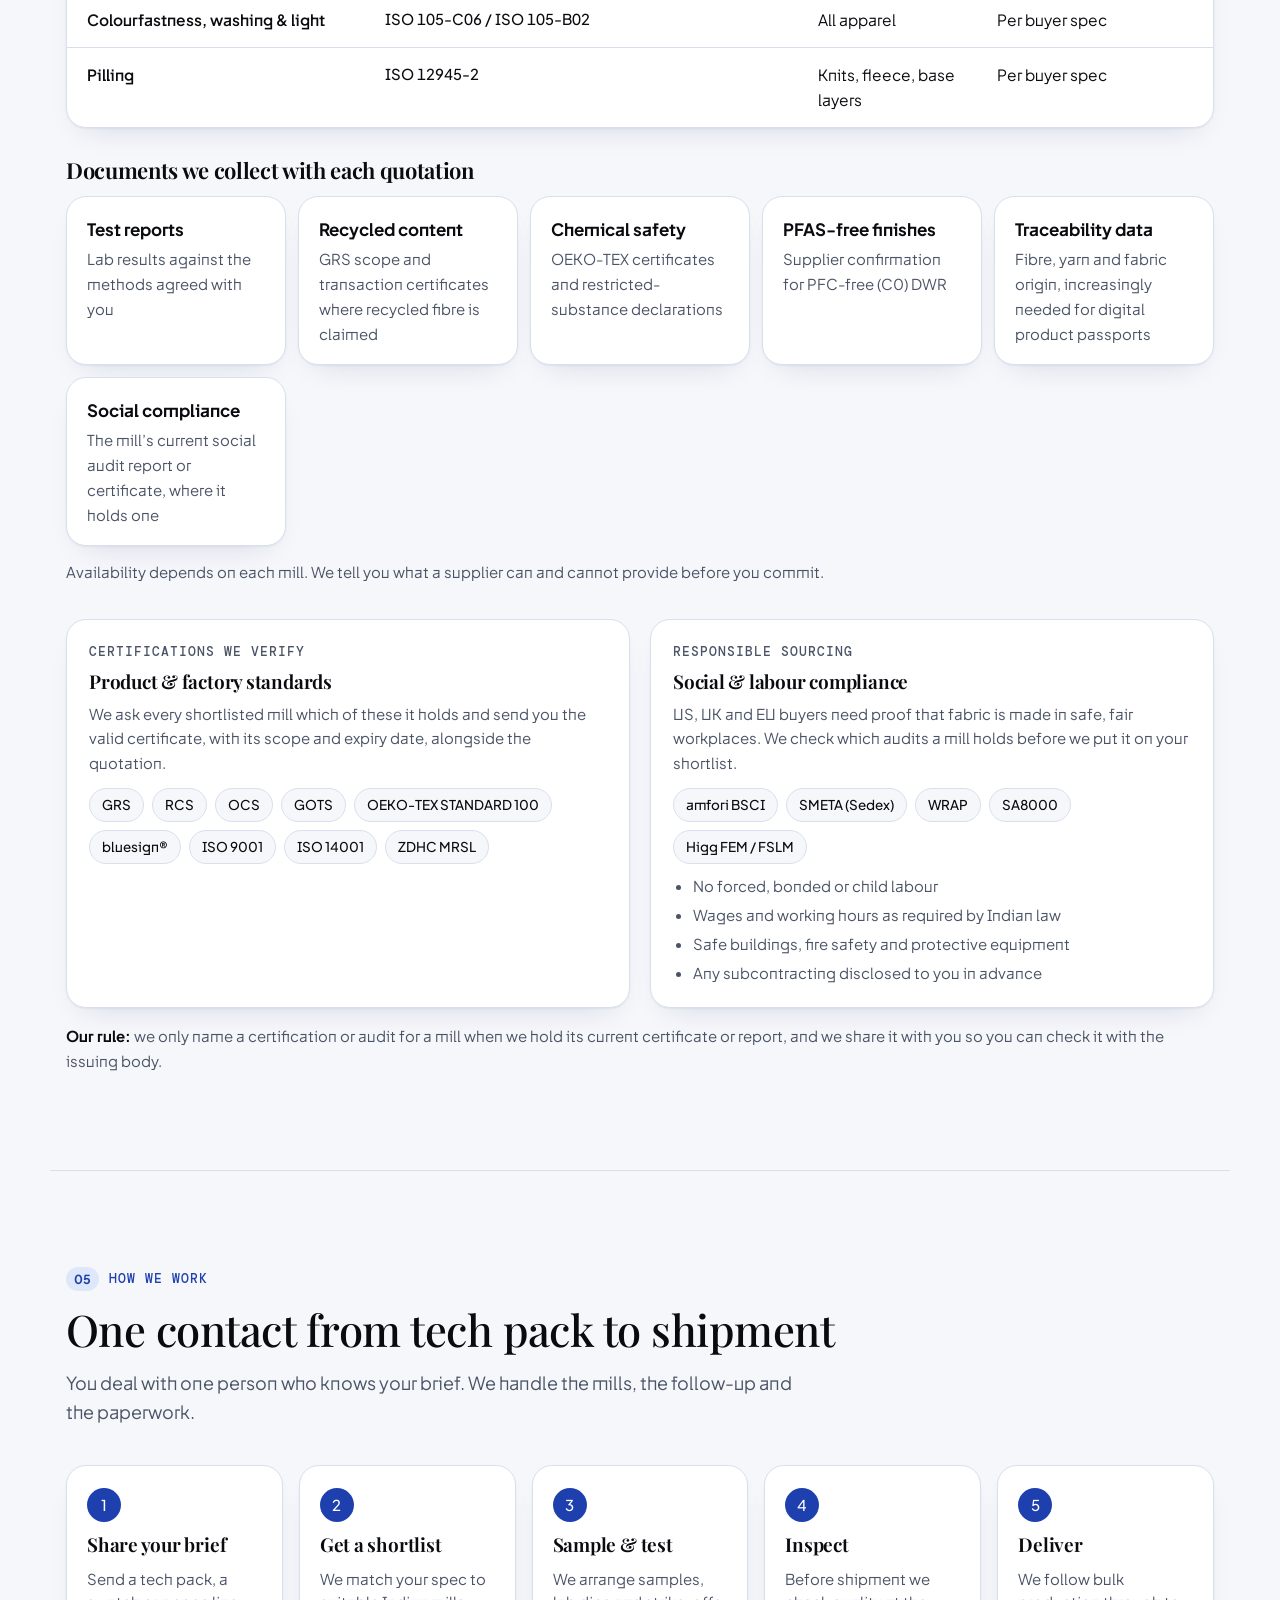
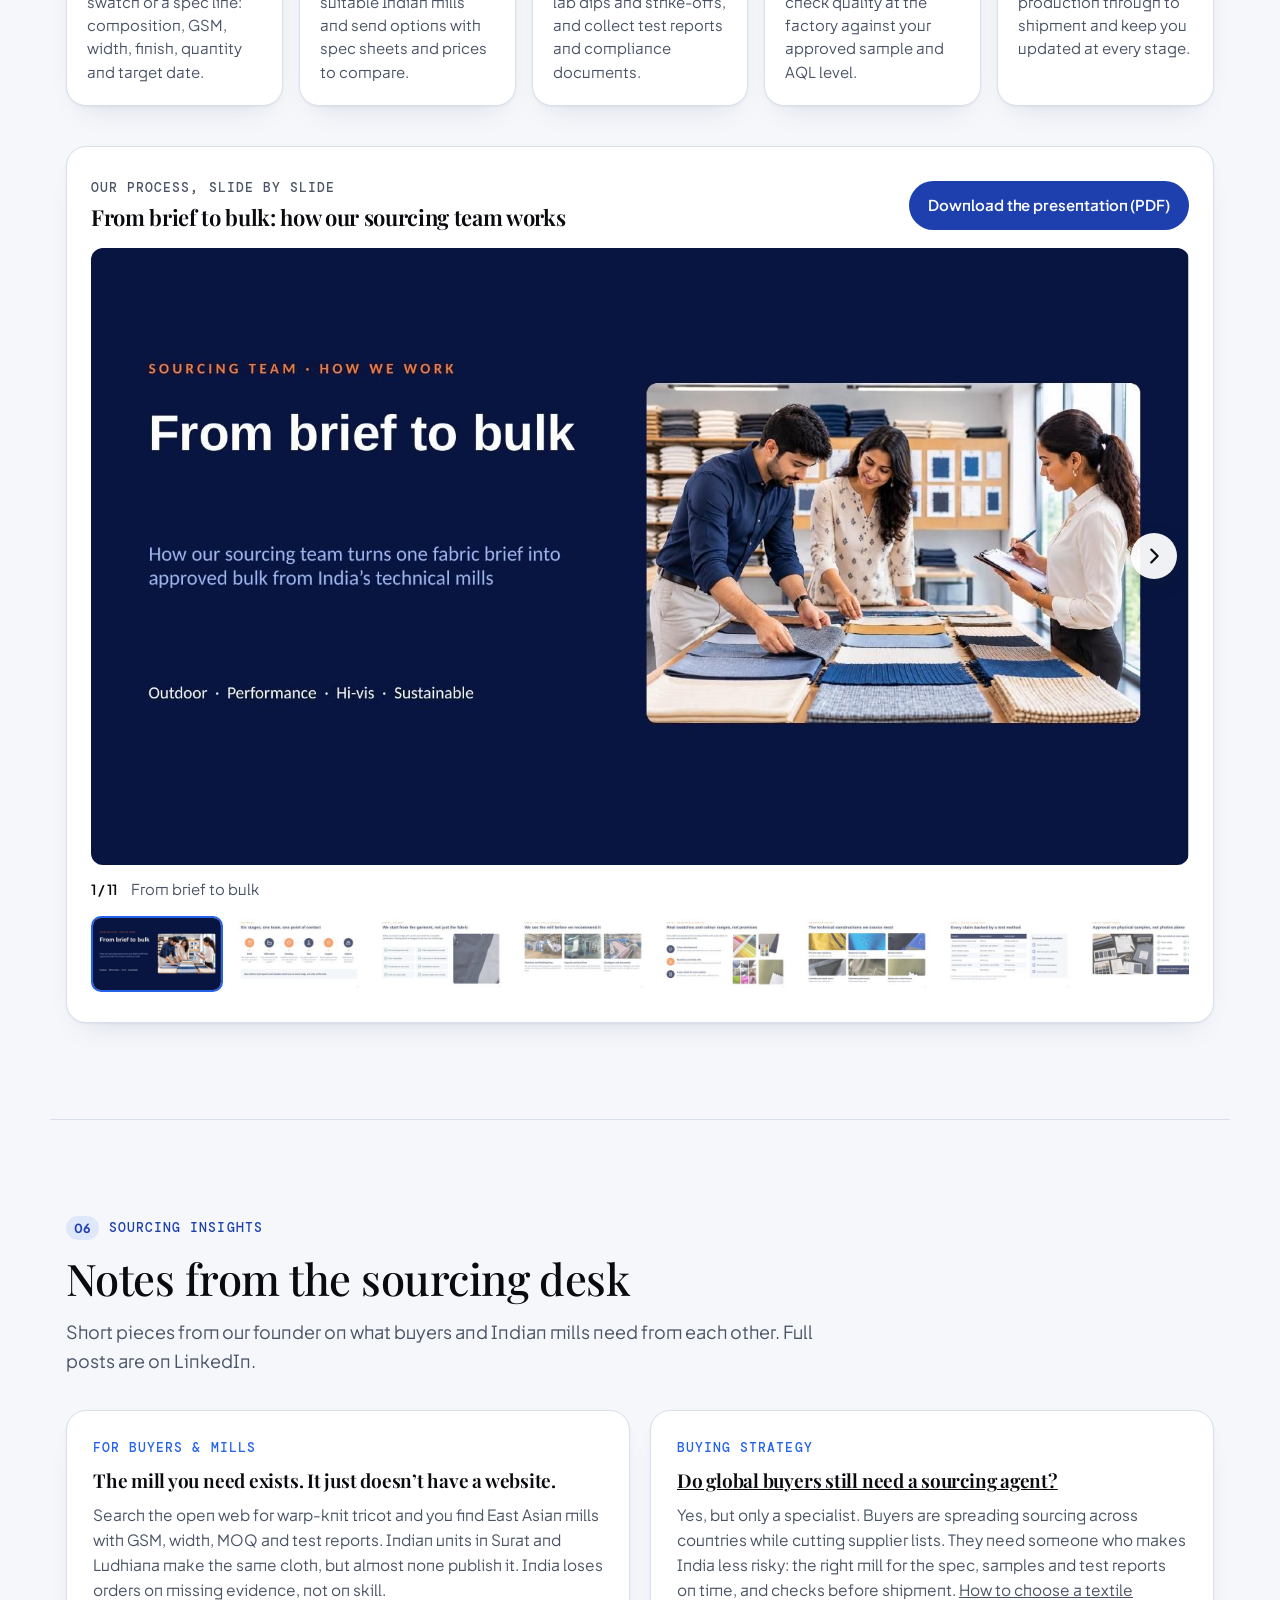
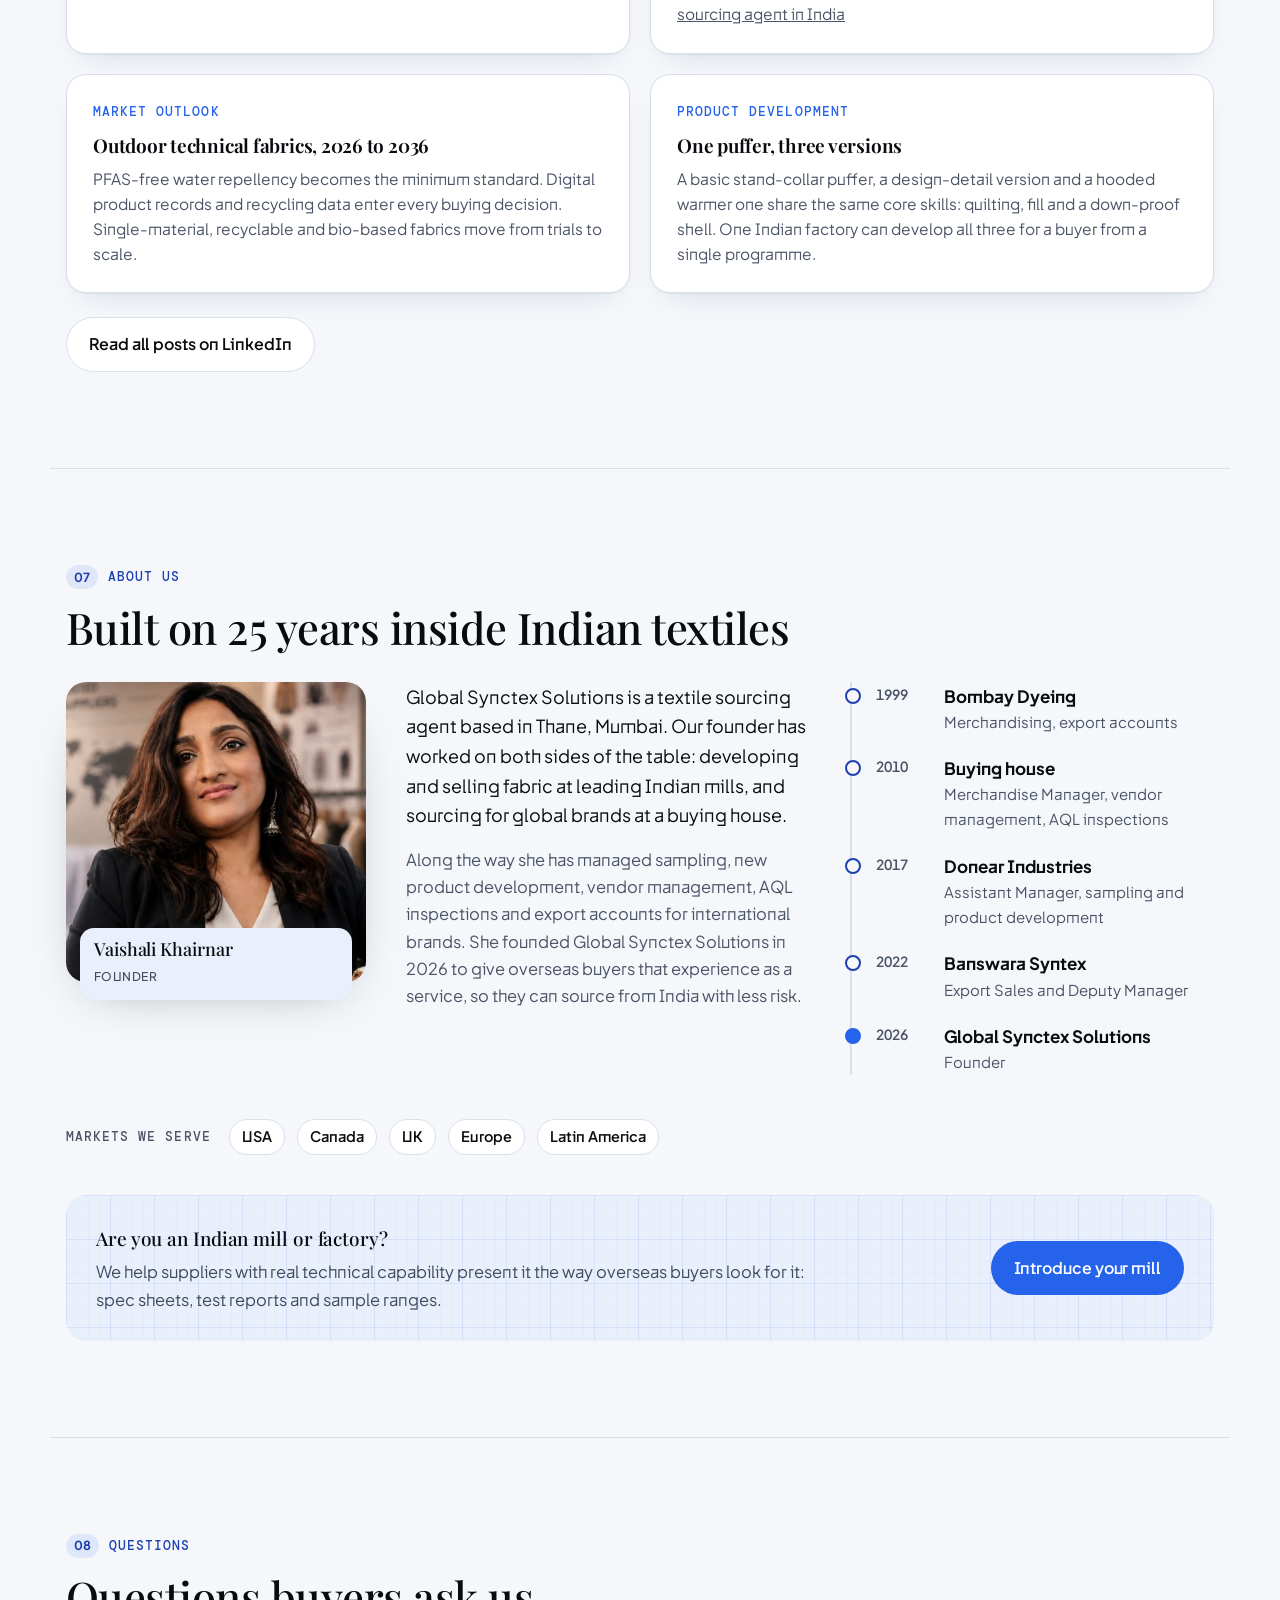
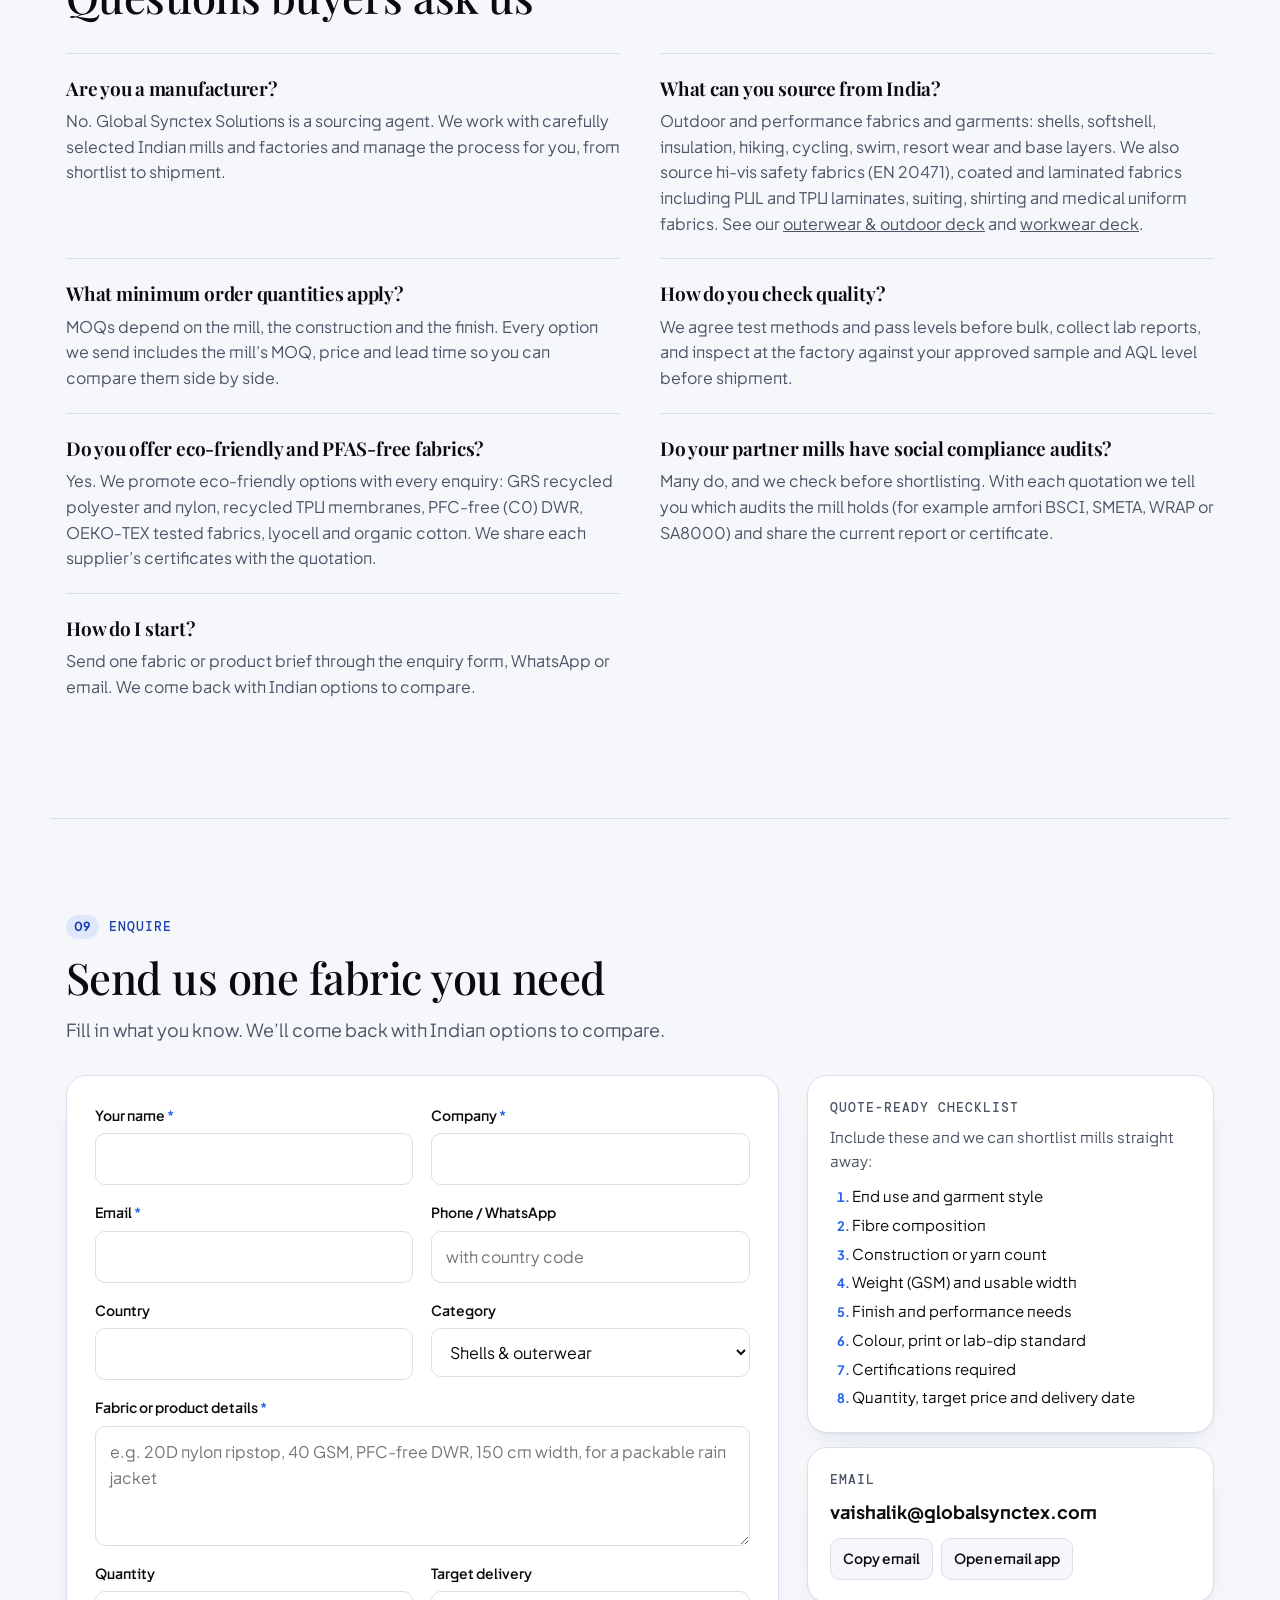
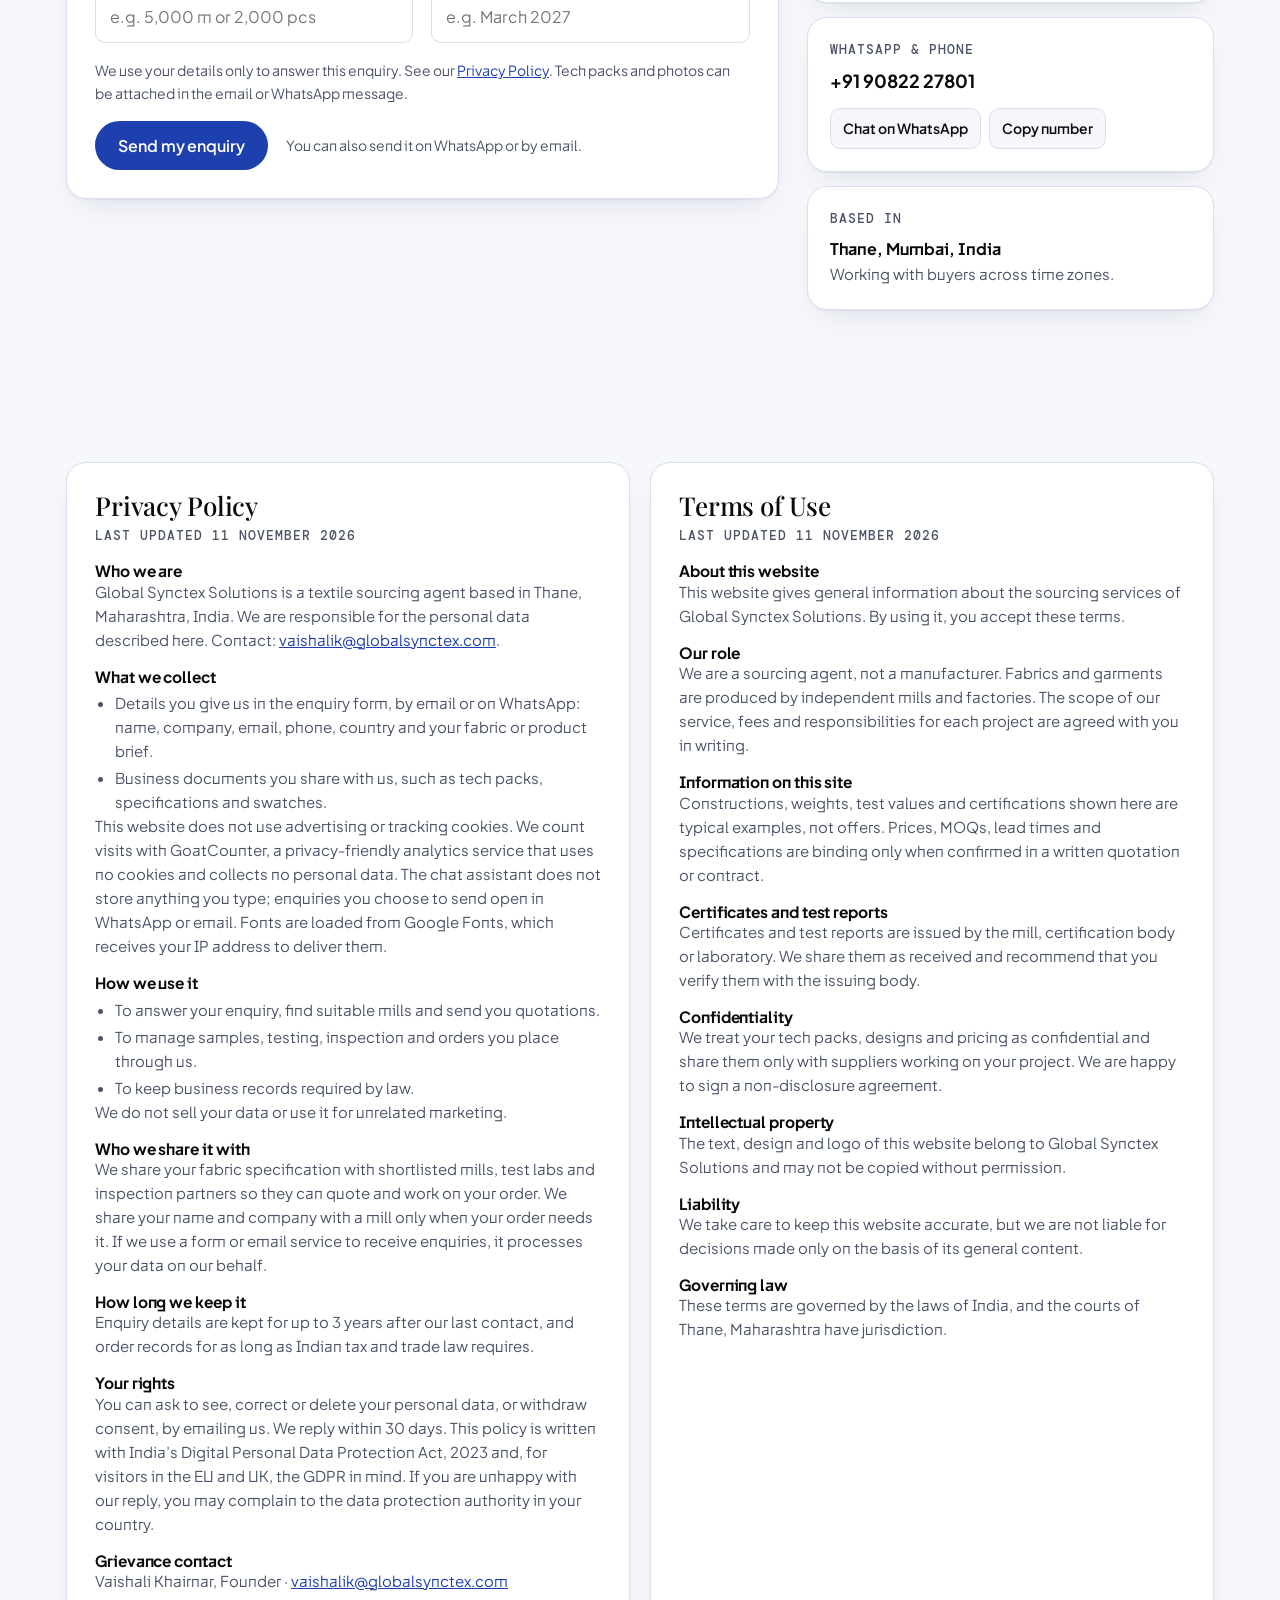
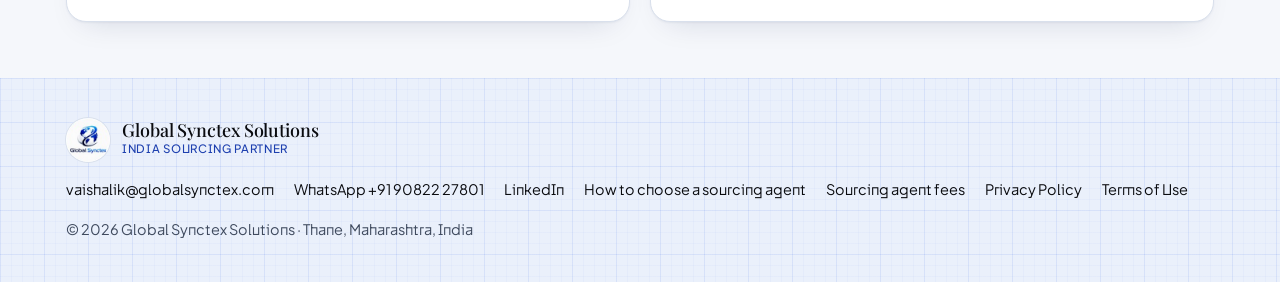
==== commit b1228a6a: "Add website chat assistant and GoatCounter visitor counter - gs-assistant.js: pop-up chat assistant " ====
--- a/index.html
+++ b/index.html
@@ -1178,7 +1178,7 @@
           <li>Details you give us in the enquiry form, by email or on WhatsApp: name, company, email, phone, country and your fabric or product brief.</li>
           <li>Business documents you share with us, such as tech packs, specifications and swatches.</li>
         </ul>
-        <p>This website does not use advertising or tracking cookies. Fonts are loaded from Google Fonts, which receives your IP address to deliver them.</p>
+        <p>This website does not use advertising or tracking cookies. We count visits with GoatCounter, a privacy-friendly analytics service that uses no cookies and collects no personal data. The chat assistant does not store anything you type; enquiries you choose to send open in WhatsApp or email. Fonts are loaded from Google Fonts, which receives your IP address to deliver them.</p>
         <h3>How we use it</h3>
         <ul>
           <li>To answer your enquiry, find suitable mills and send you quotations.</li>
@@ -1369,4 +1369,6 @@
 })();
 </script>
 
+<script src="/gs-assistant.js" defer></script>
+<script data-goatcounter="https://globalsynctex.goatcounter.com/count" async src="//gc.zgo.at/count.js"></script>
 </body></html>
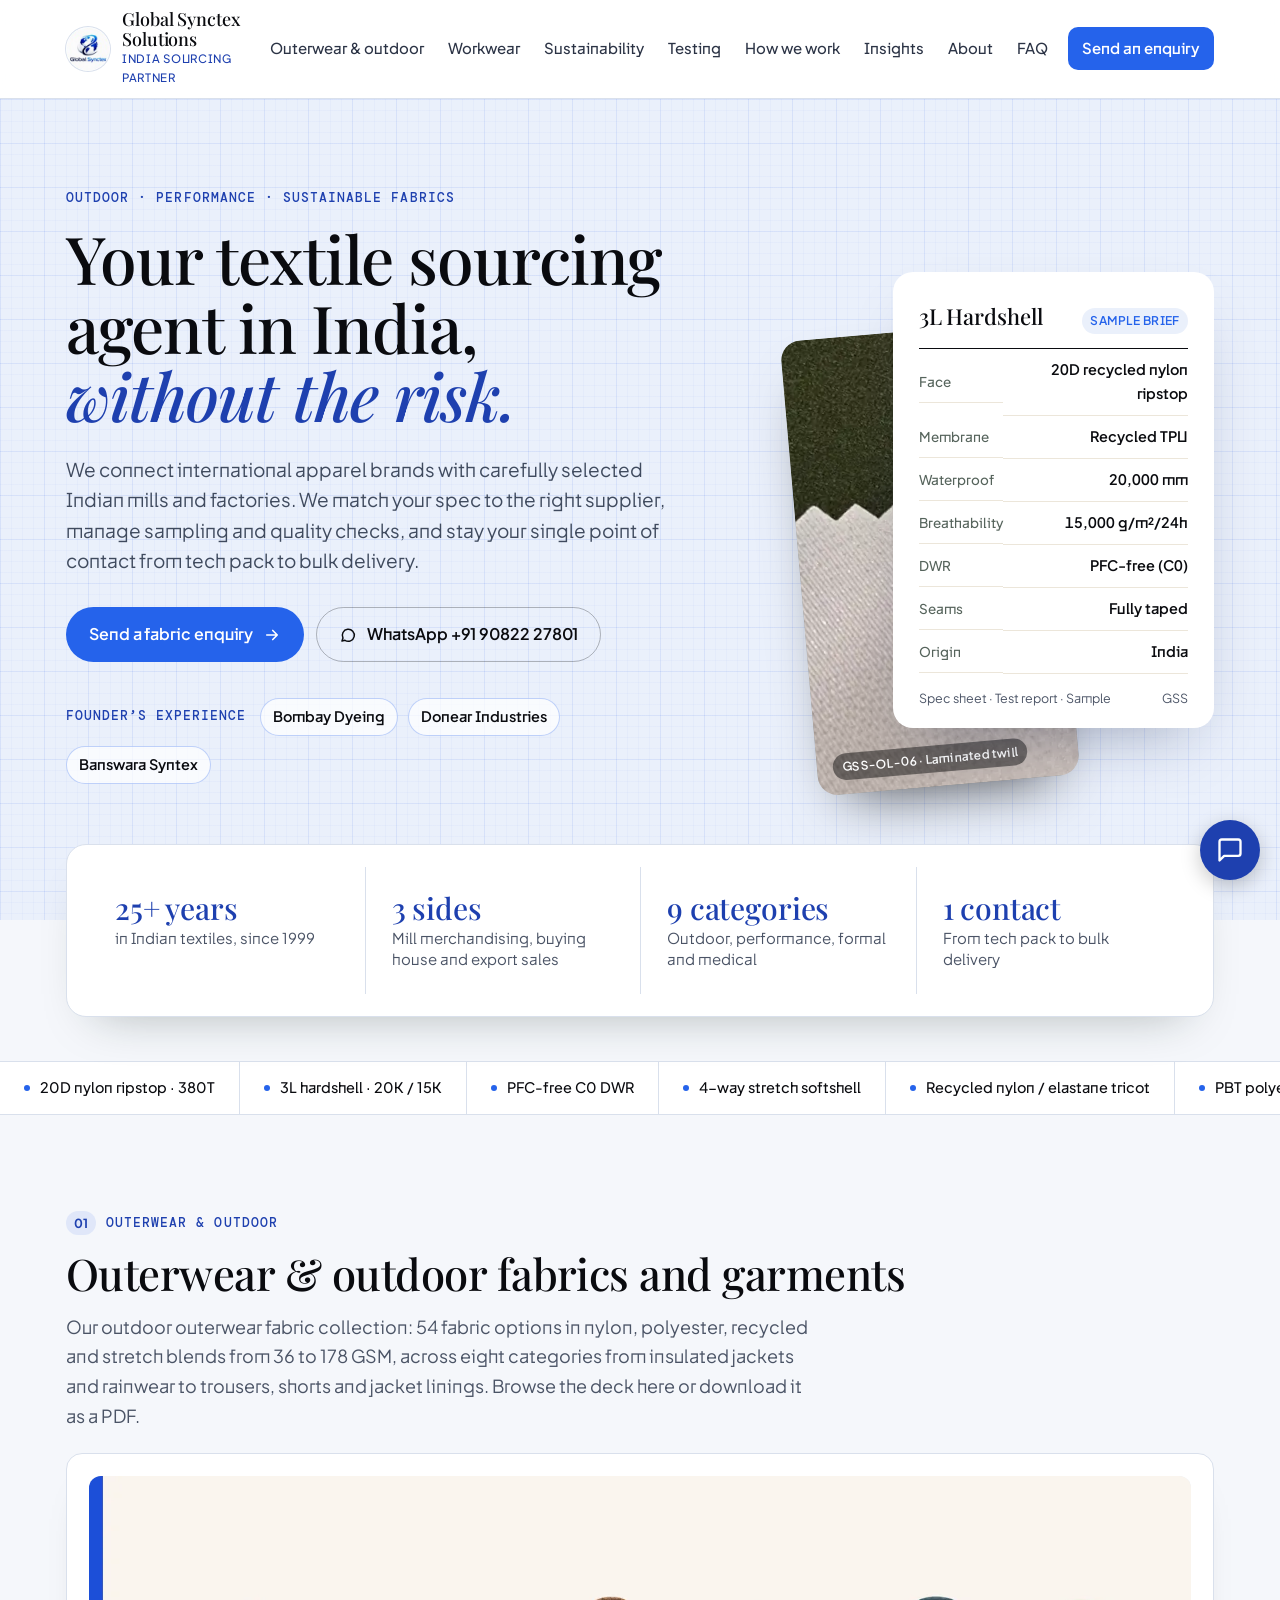
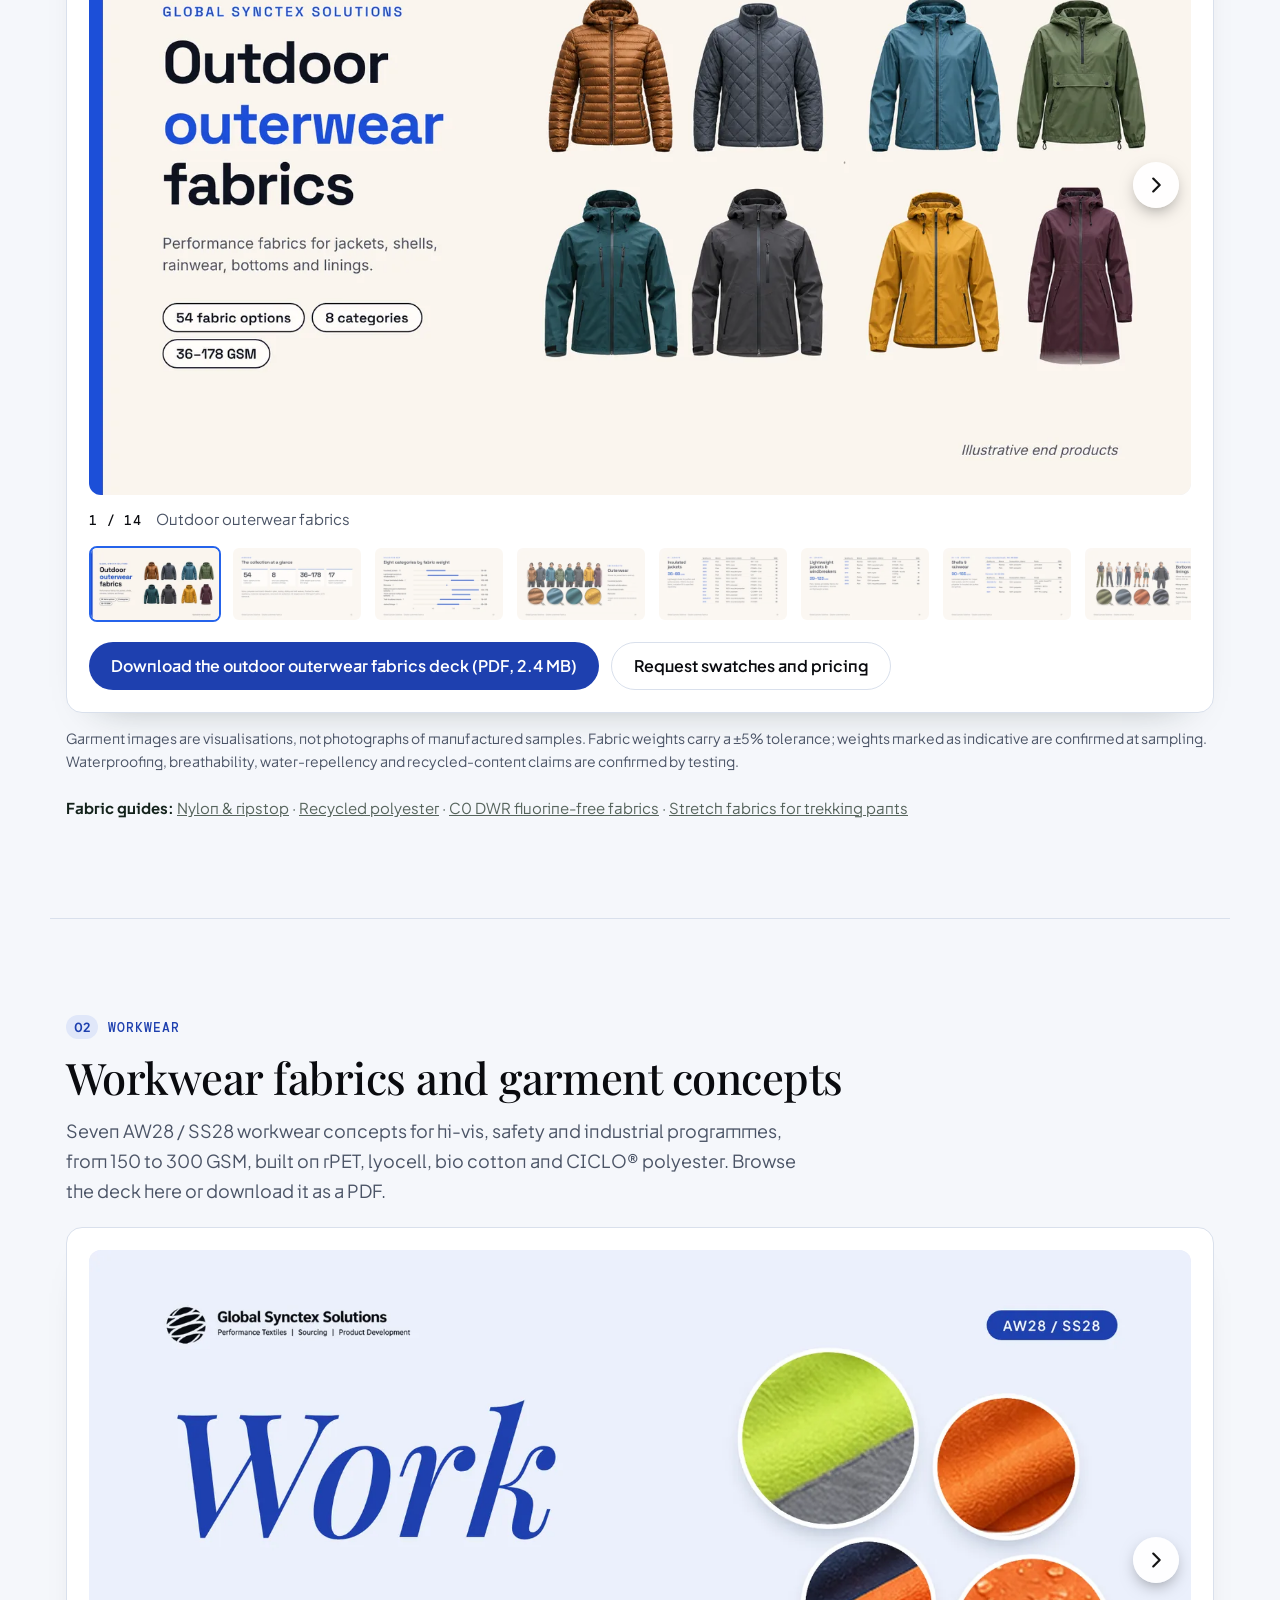
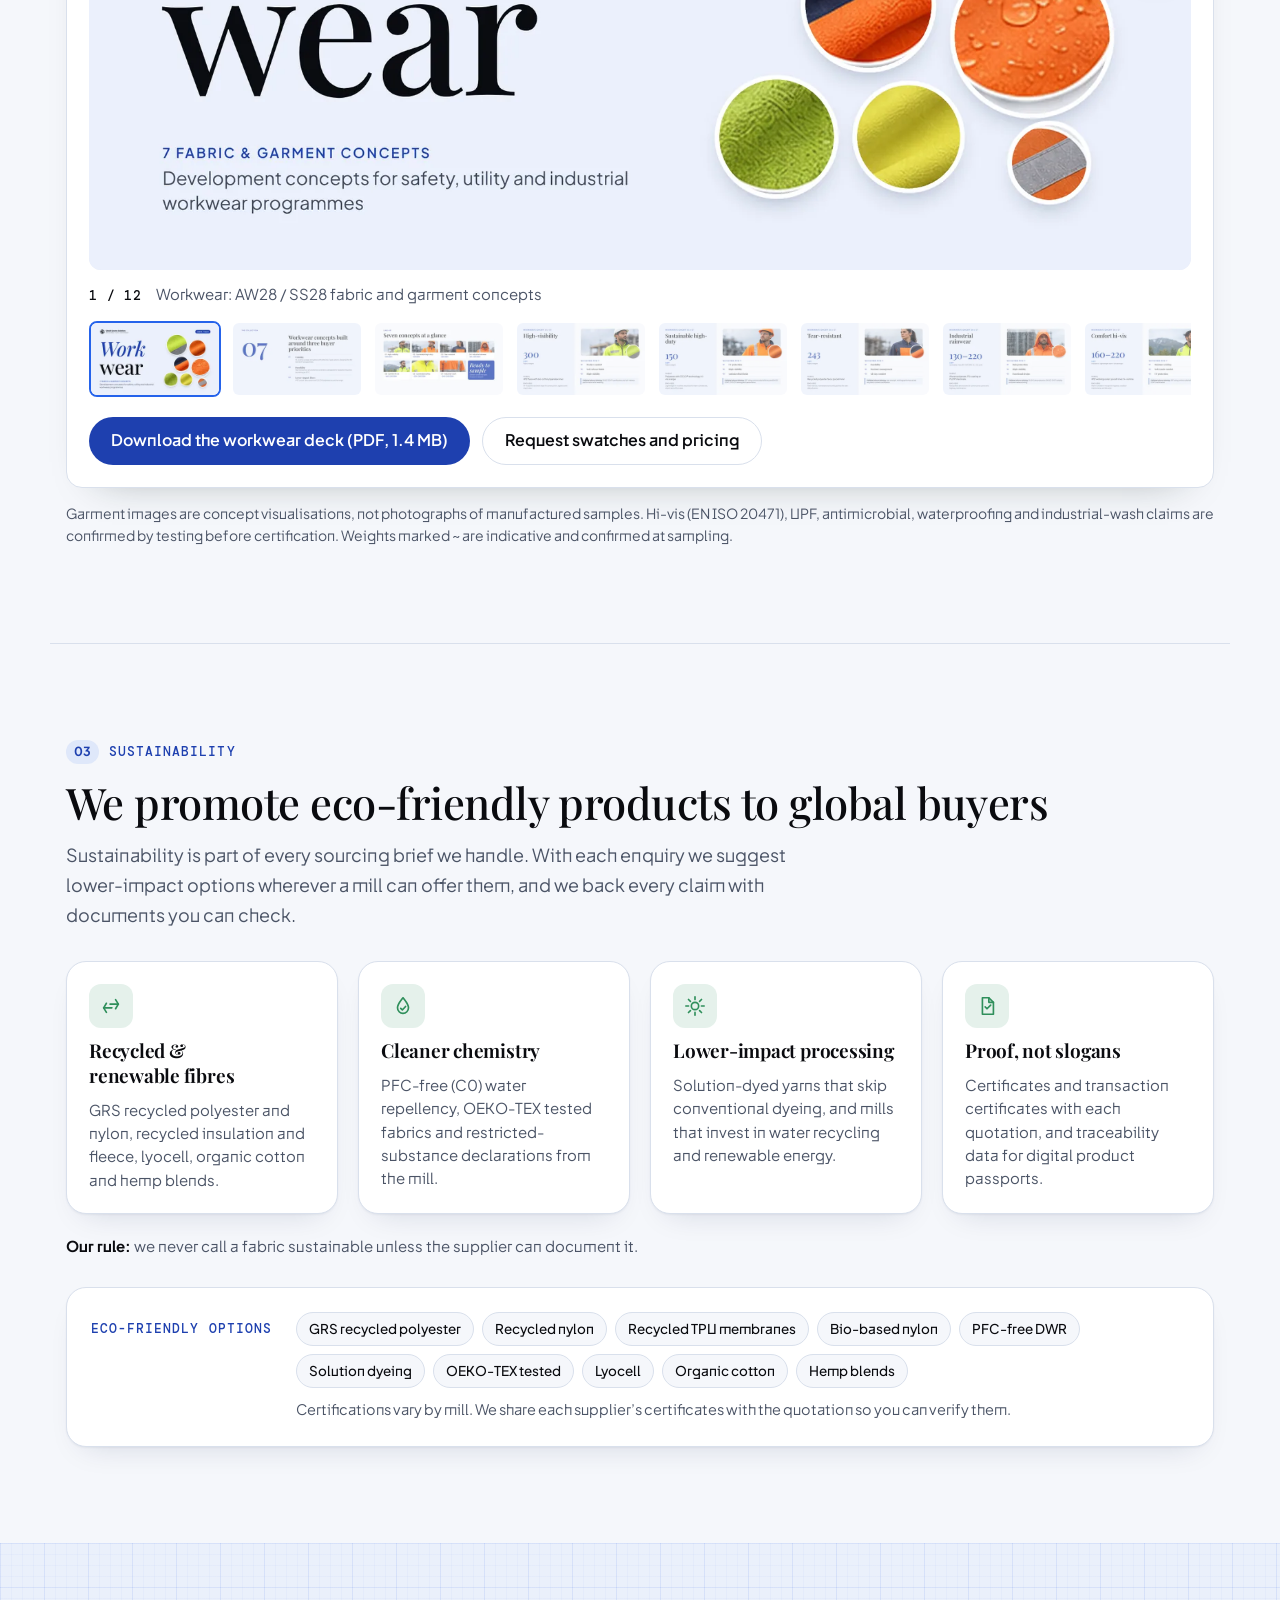
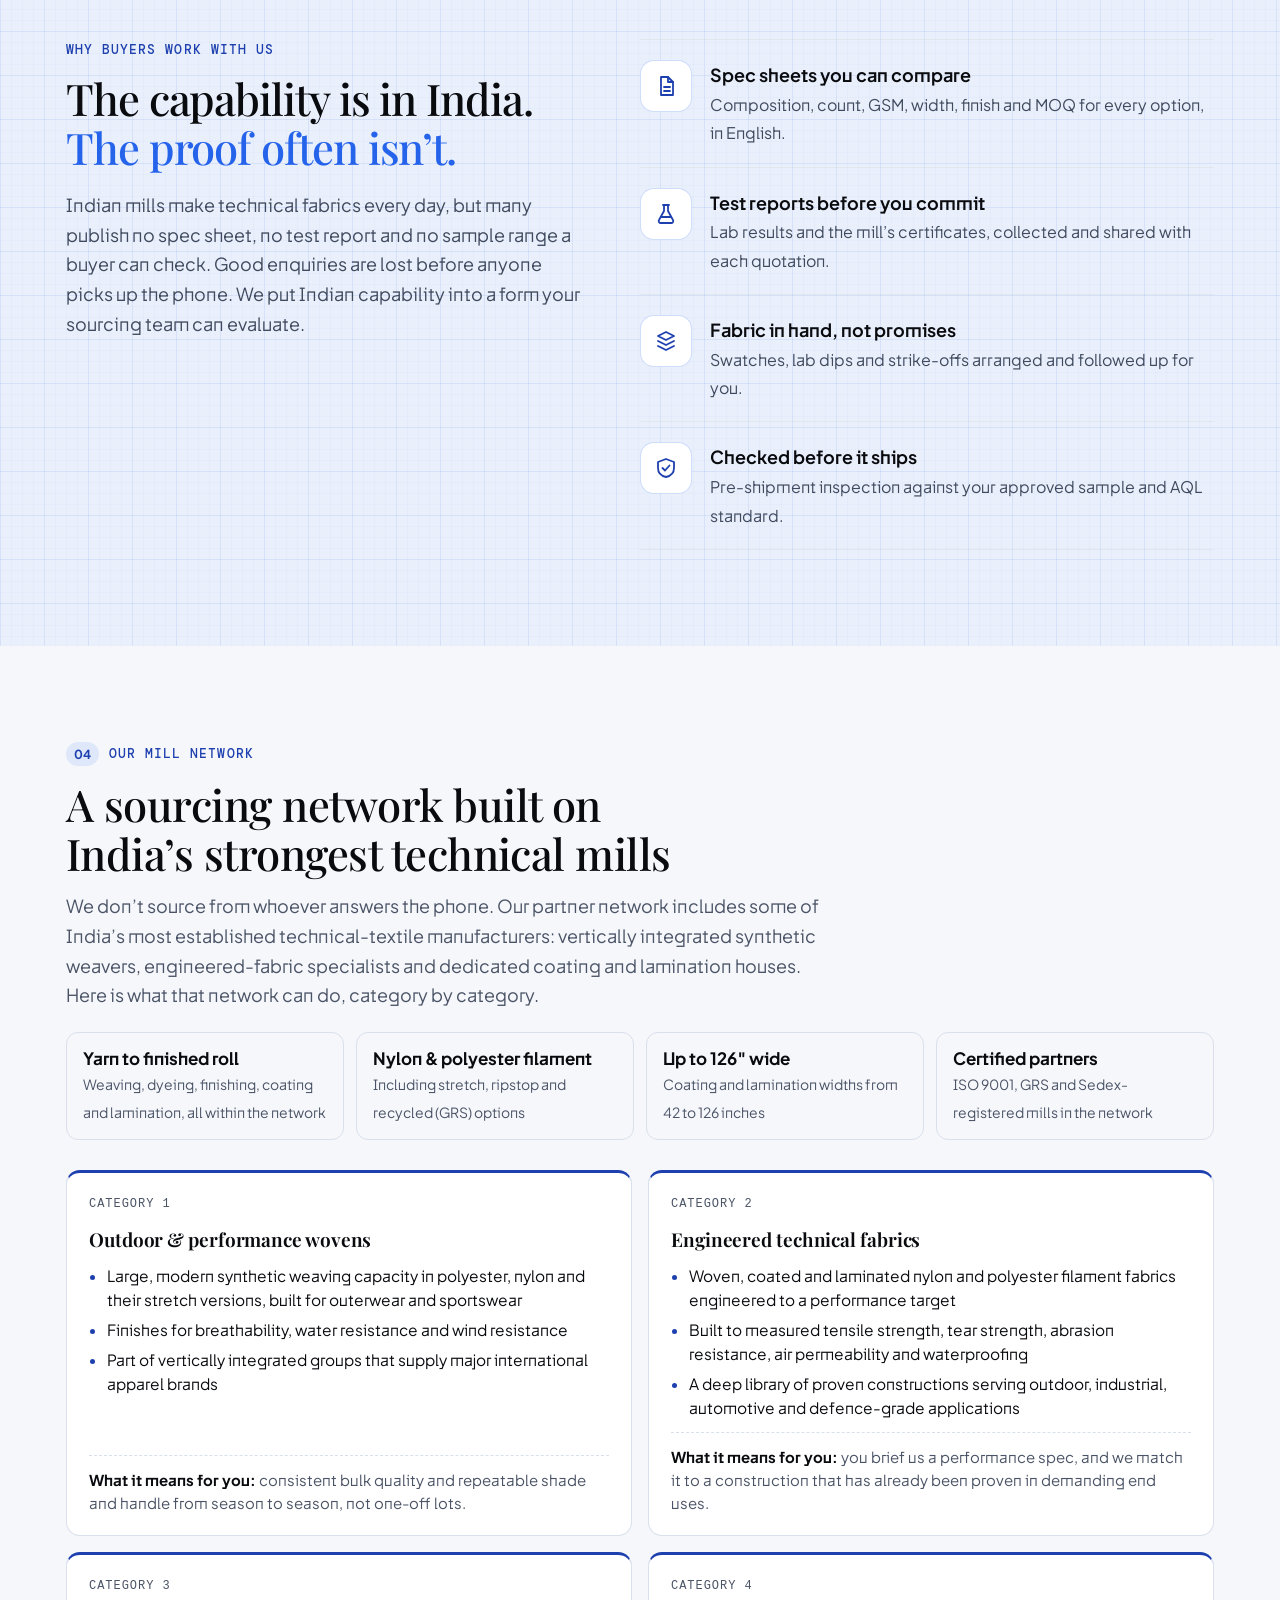
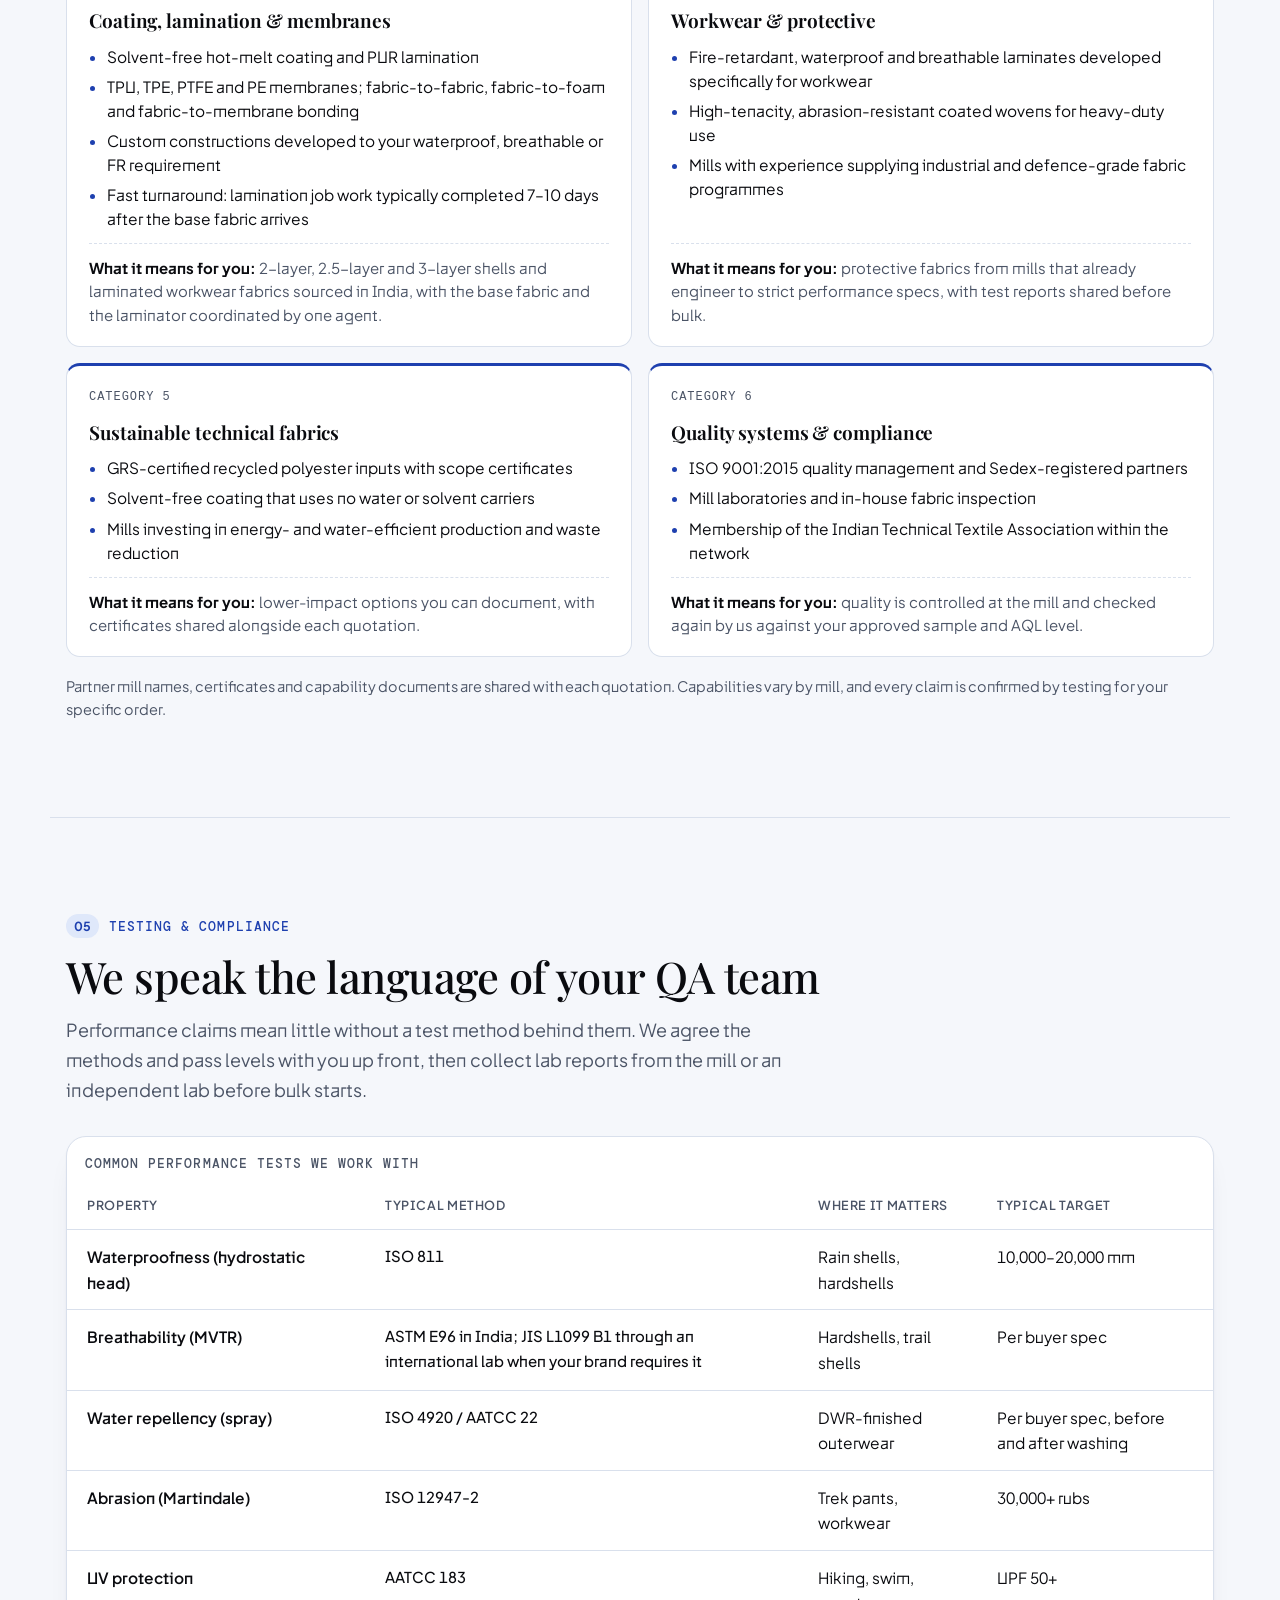
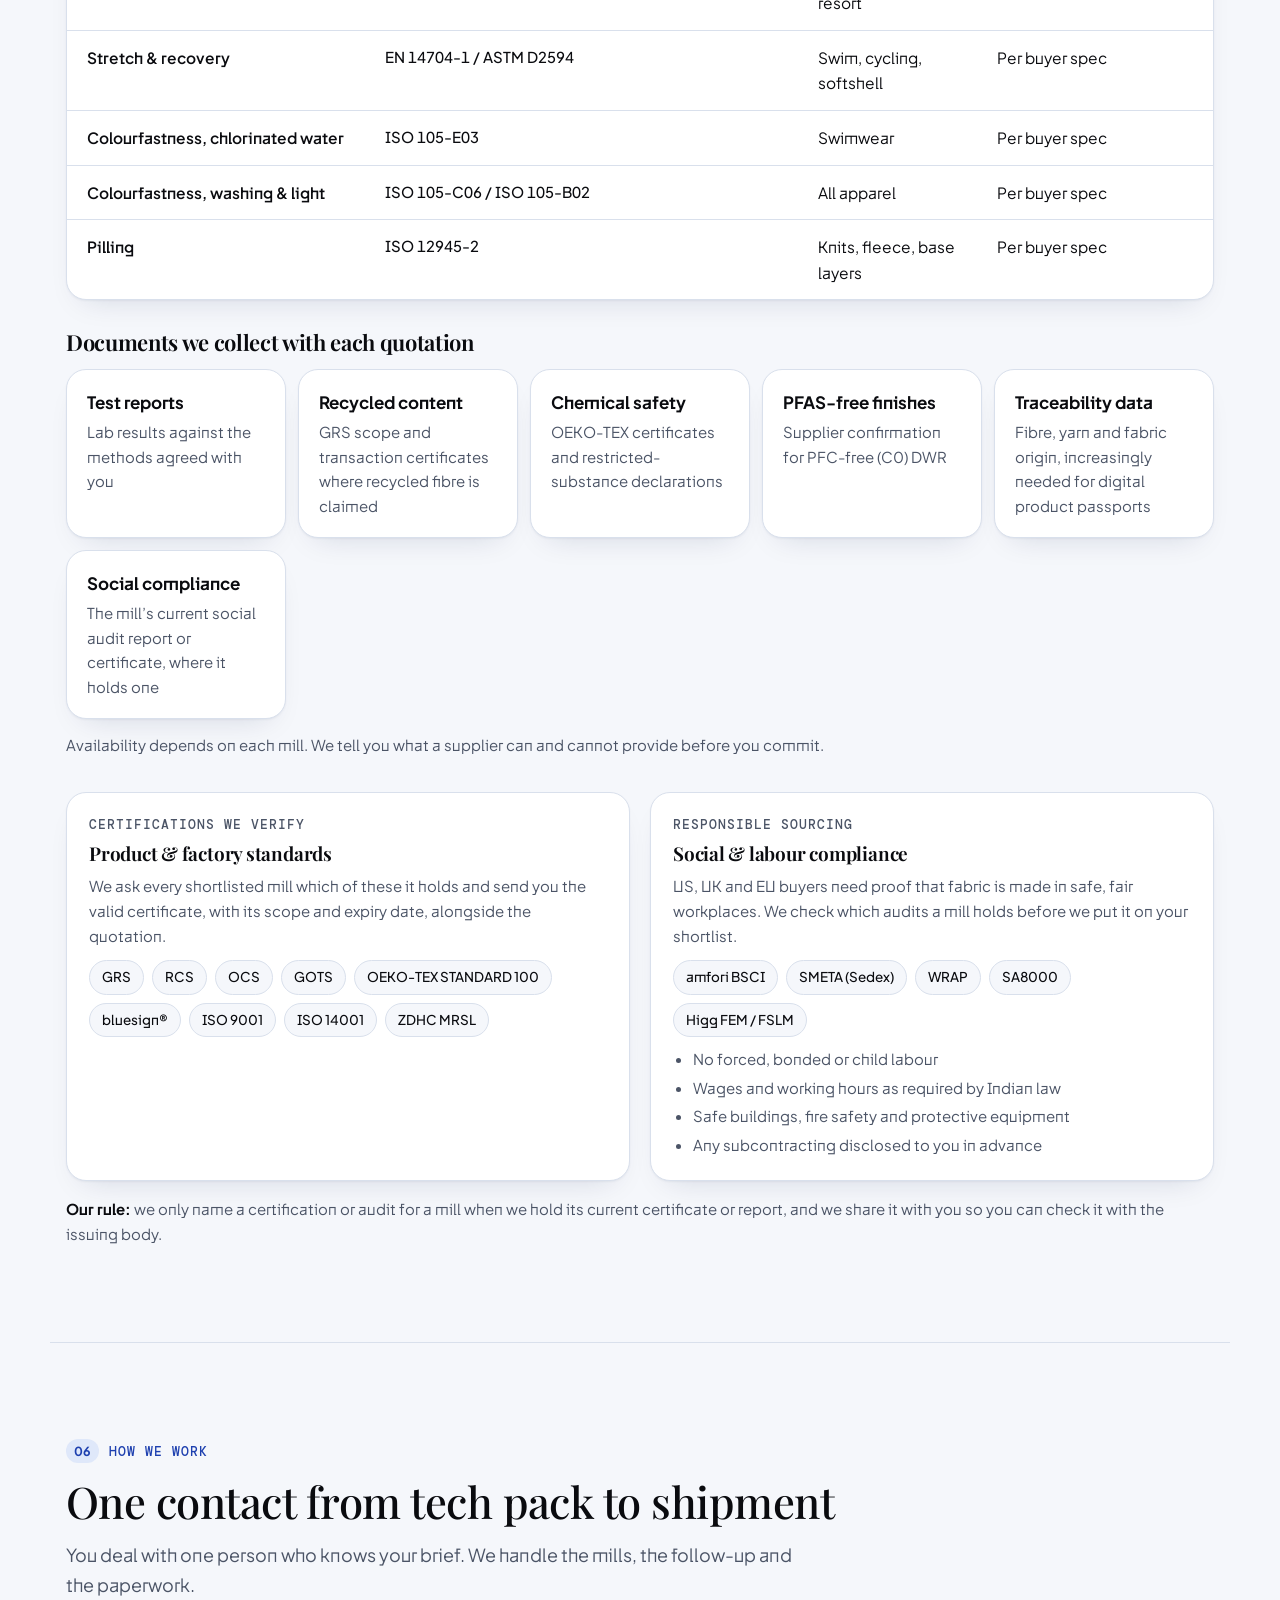
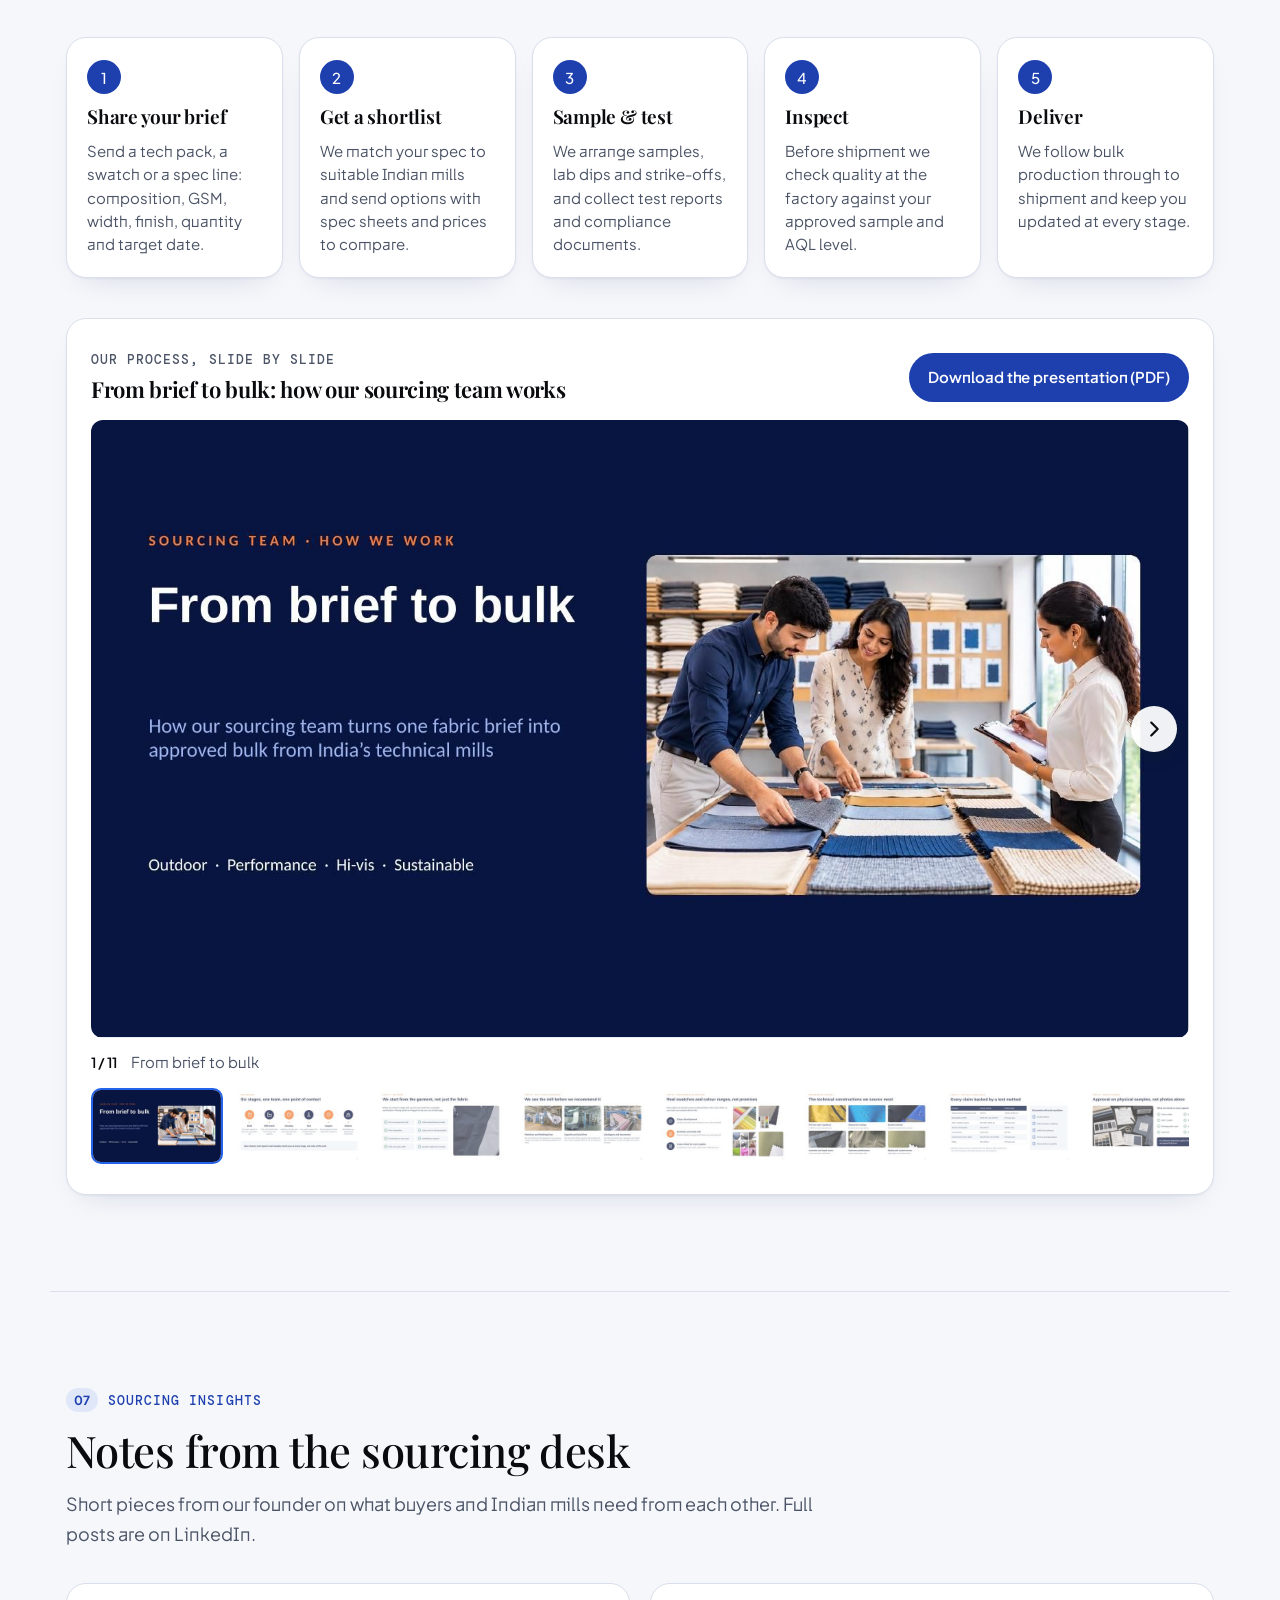
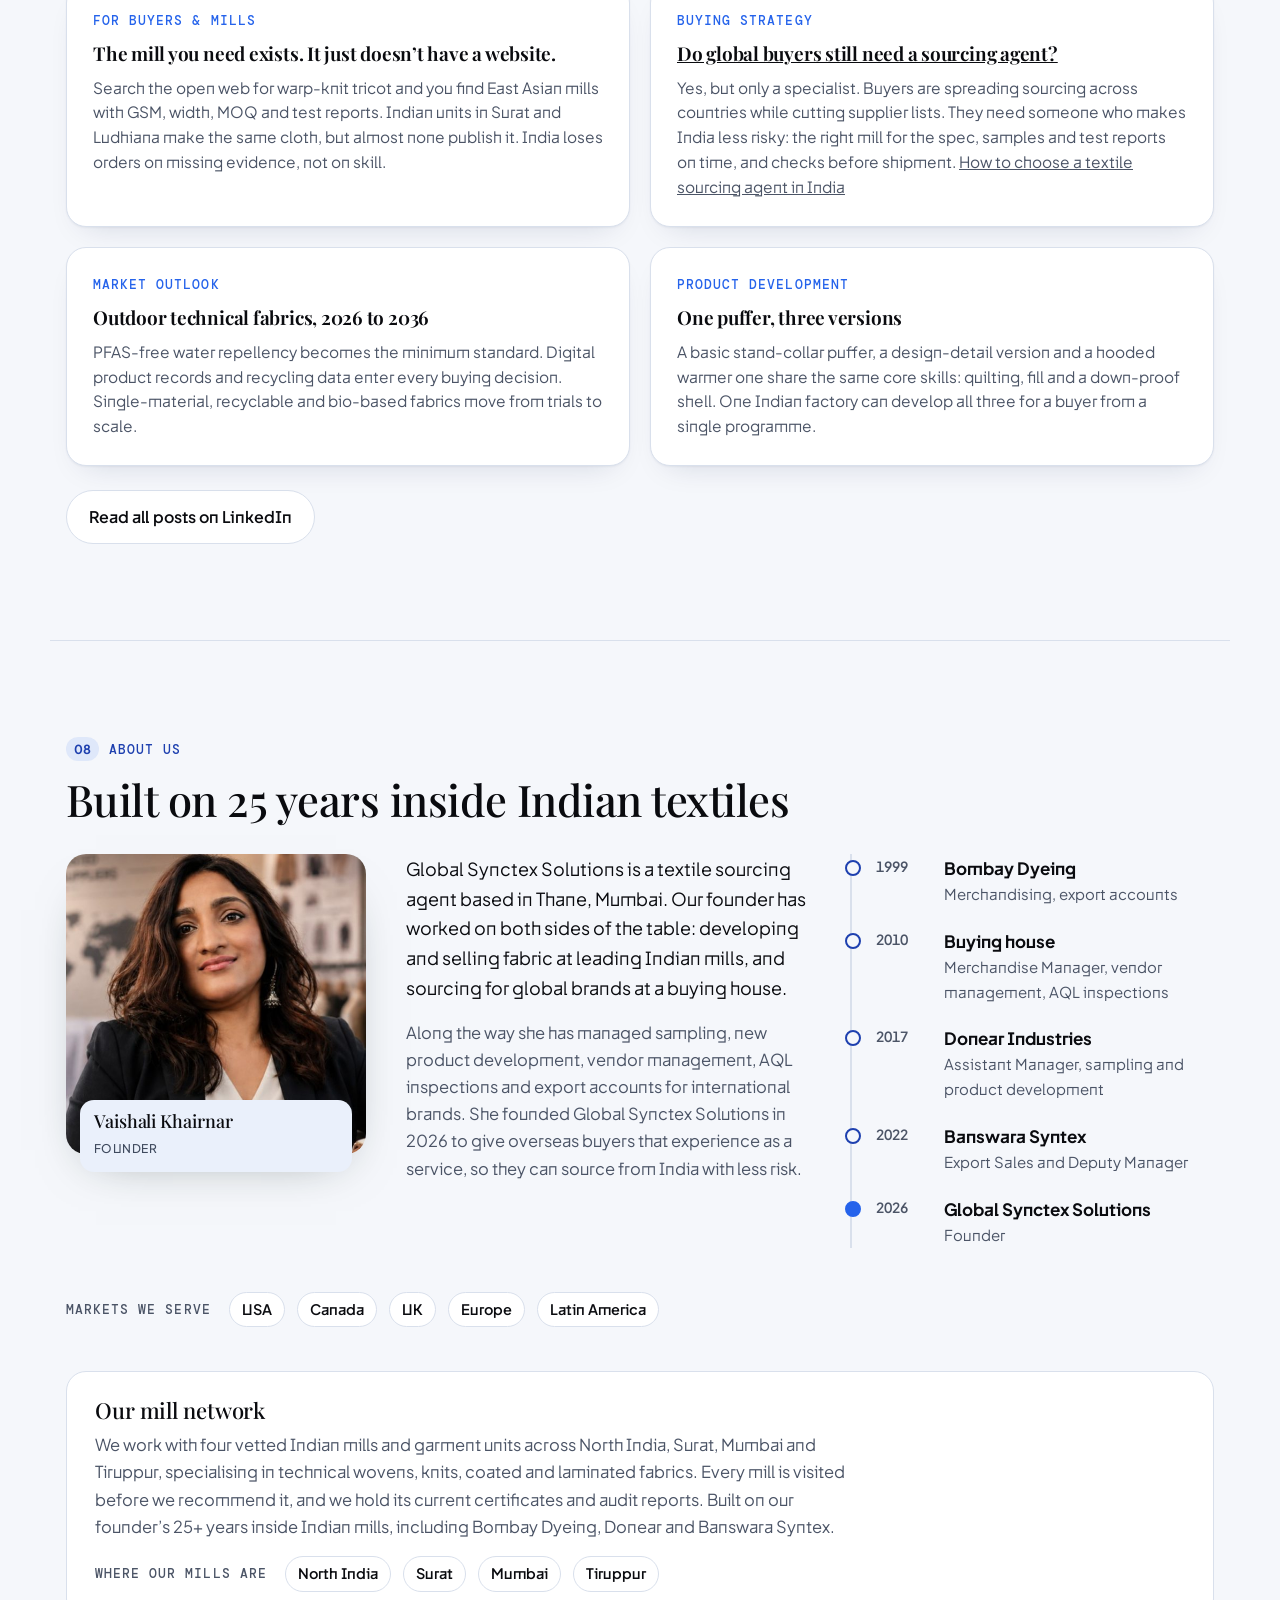
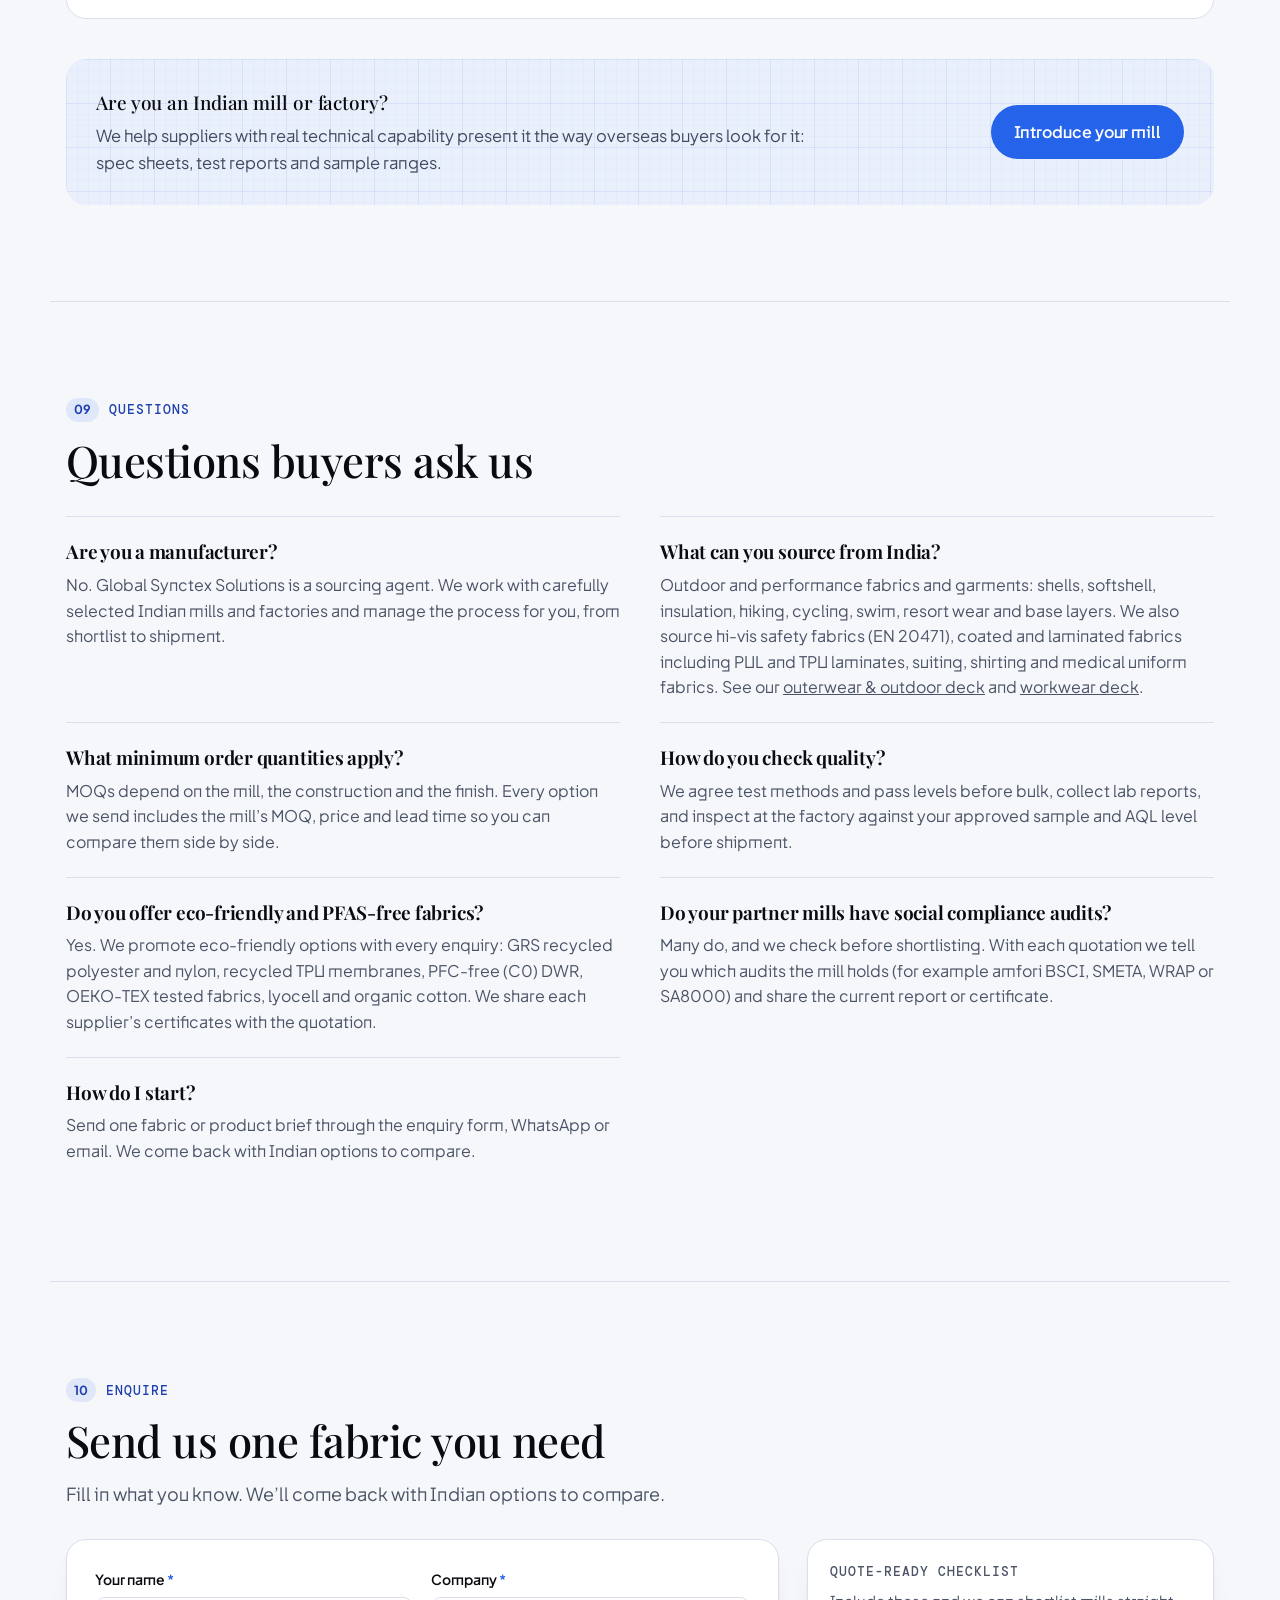
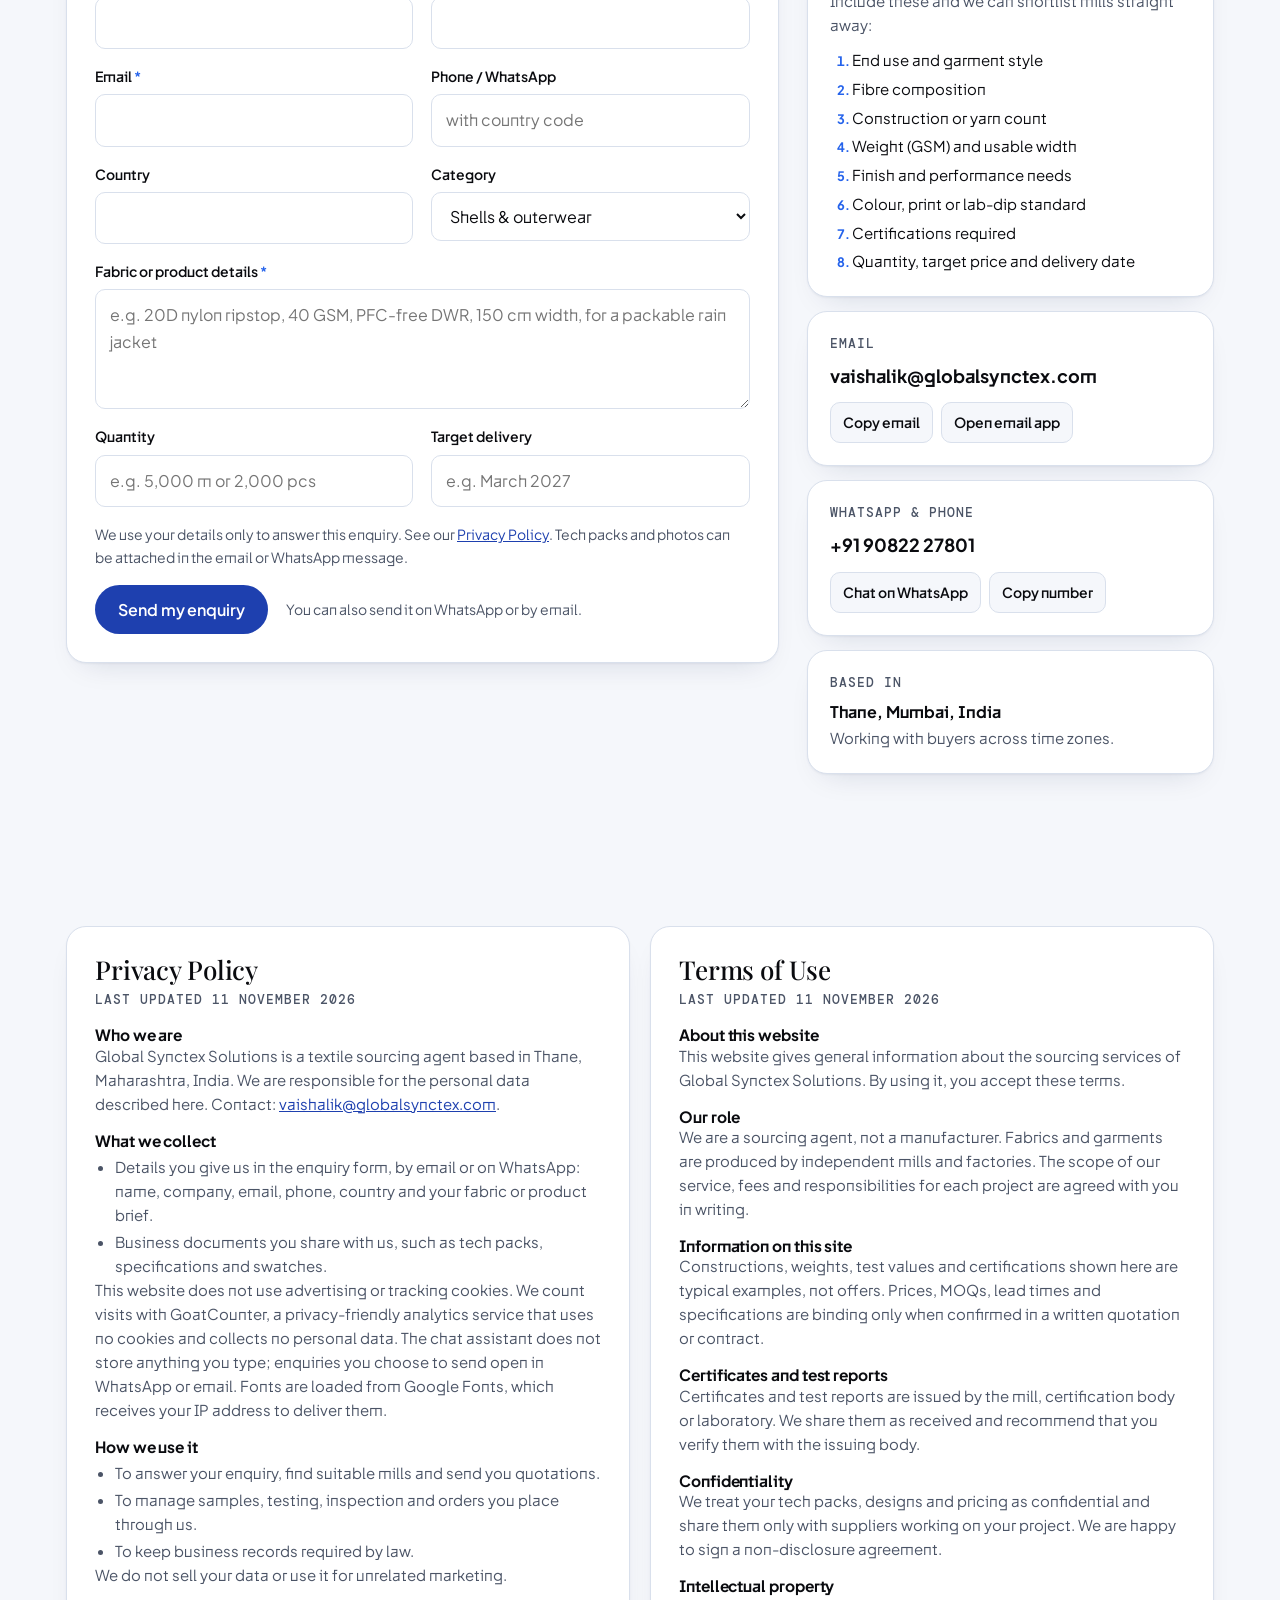
==== commit ee766287: "Draft: add 'Our mill network' section" ====
--- a/index.html
+++ b/index.html
@@ -286,6 +286,7 @@
 .timeline .y{font-family:var(--mono);font-size:14px;font-variant-numeric:tabular-nums;color:var(--muted);padding-top:1px}
 .timeline b{font-weight:700}
 .timeline span{display:block;font-size:14.5px;color:var(--muted)}
+.network{margin-top:44px;padding:26px 28px;border:1px solid var(--line);border-radius:20px;background:var(--sheet)}.network h3{margin:0 0 8px;font-size:22px}.network p{margin:0;max-width:46em;font-size:16.5px;color:var(--muted)}
 .markets{margin-top:44px;display:flex;flex-wrap:wrap;align-items:center;gap:10px 12px}
 .markets .label{margin-right:6px}
 .markets .chip{font-family:var(--body);font-size:15px;font-weight:600;background:var(--sheet)}
@@ -934,9 +935,114 @@
     </div>
   </section>
 
+  <section class="sec" id="network" aria-labelledby="net-h">
+  <style>
+    .net-grid{margin-top:30px;display:grid;grid-template-columns:repeat(2,minmax(0,1fr));gap:16px}
+    .net-card{background:var(--sheet);border:1px solid var(--line);border-radius:14px;padding:22px 22px 20px;display:flex;flex-direction:column;gap:12px;min-width:0;border-top:3px solid var(--brand)}
+    .net-tag{font-family:var(--mono);font-size:12px;letter-spacing:.08em;text-transform:uppercase;color:var(--muted)}
+    .net-card h3{font-size:19px;font-weight:650;line-height:1.3;margin:0}
+    .net-card ul{margin:0;padding-left:18px;display:grid;gap:6px;font-size:15.5px;line-height:1.55}
+    .net-card ul li::marker{color:var(--brand)}
+    .net-why{margin:auto 0 0;padding-top:12px;border-top:1px dashed var(--line);font-size:15px;line-height:1.55;color:var(--muted)}
+    .net-why b{color:var(--ink)}
+    .net-strip{margin-top:22px;display:grid;grid-template-columns:repeat(4,minmax(0,1fr));gap:12px}
+    .net-stat{background:var(--paper);border:1px solid var(--line);border-radius:12px;padding:14px 16px}
+    .net-stat b{display:block;font-size:17px;line-height:1.3}
+    .net-stat span{font-size:14px;color:var(--muted);line-height:1.45}
+    .net-note{margin-top:18px;font-size:14.5px;line-height:1.6;color:var(--muted)}
+    @media (max-width:900px){.net-grid{grid-template-columns:1fr}.net-strip{grid-template-columns:repeat(2,minmax(0,1fr))}}
+    @media (max-width:480px){.net-strip{grid-template-columns:1fr}}
+  </style>
+    <div class="wrap">
+      <div class="sec-label"><span class="num">04</span><span class="label">Our mill network</span></div>
+      <div style="min-width:0">
+        <h2 id="net-h">A sourcing network built on India&rsquo;s strongest technical mills</h2>
+        <p class="intro">We don&rsquo;t source from whoever answers the phone. Our partner network includes some of India&rsquo;s most established technical-textile manufacturers: vertically integrated synthetic weavers, engineered-fabric specialists and dedicated coating and lamination houses. Here is what that network can do, category by category.</p>
+
+        <div class="net-strip" role="list">
+          <div class="net-stat" role="listitem"><b>Yarn to finished roll</b><span>Weaving, dyeing, finishing, coating and lamination, all within the network</span></div>
+          <div class="net-stat" role="listitem"><b>Nylon &amp; polyester filament</b><span>Including stretch, ripstop and recycled (GRS) options</span></div>
+          <div class="net-stat" role="listitem"><b>Up to 126&Prime; wide</b><span>Coating and lamination widths from 42 to 126 inches</span></div>
+          <div class="net-stat" role="listitem"><b>Certified partners</b><span>ISO 9001, GRS and Sedex-registered mills in the network</span></div>
+        </div>
+
+        <div class="net-grid">
+          <article class="net-card">
+            <span class="net-tag">Category 1</span>
+            <h3>Outdoor &amp; performance wovens</h3>
+            <ul>
+              <li>Large, modern synthetic weaving capacity in polyester, nylon and their stretch versions, built for outerwear and sportswear</li>
+              <li>Finishes for breathability, water resistance and wind resistance</li>
+              <li>Part of vertically integrated groups that supply major international apparel brands</li>
+            </ul>
+            <p class="net-why"><b>What it means for you:</b> consistent bulk quality and repeatable shade and handle from season to season, not one-off lots.</p>
+          </article>
+
+          <article class="net-card">
+            <span class="net-tag">Category 2</span>
+            <h3>Engineered technical fabrics</h3>
+            <ul>
+              <li>Woven, coated and laminated nylon and polyester filament fabrics engineered to a performance target</li>
+              <li>Built to measured tensile strength, tear strength, abrasion resistance, air permeability and waterproofing</li>
+              <li>A deep library of proven constructions serving outdoor, industrial, automotive and defence-grade applications</li>
+            </ul>
+            <p class="net-why"><b>What it means for you:</b> you brief us a performance spec, and we match it to a construction that has already been proven in demanding end uses.</p>
+          </article>
+
+          <article class="net-card">
+            <span class="net-tag">Category 3</span>
+            <h3>Coating, lamination &amp; membranes</h3>
+            <ul>
+              <li>Solvent-free hot-melt coating and PUR lamination</li>
+              <li>TPU, TPE, PTFE and PE membranes; fabric-to-fabric, fabric-to-foam and fabric-to-membrane bonding</li>
+              <li>Custom constructions developed to your waterproof, breathable or FR requirement</li>
+              <li>Fast turnaround: lamination job work typically completed 7&ndash;10 days after the base fabric arrives</li>
+            </ul>
+            <p class="net-why"><b>What it means for you:</b> 2-layer, 2.5-layer and 3-layer shells and laminated workwear fabrics sourced in India, with the base fabric and the laminator coordinated by one agent.</p>
+          </article>
+
+          <article class="net-card">
+            <span class="net-tag">Category 4</span>
+            <h3>Workwear &amp; protective</h3>
+            <ul>
+              <li>Fire-retardant, waterproof and breathable laminates developed specifically for workwear</li>
+              <li>High-tenacity, abrasion-resistant coated wovens for heavy-duty use</li>
+              <li>Mills with experience supplying industrial and defence-grade fabric programmes</li>
+            </ul>
+            <p class="net-why"><b>What it means for you:</b> protective fabrics from mills that already engineer to strict performance specs, with test reports shared before bulk.</p>
+          </article>
+
+          <article class="net-card">
+            <span class="net-tag">Category 5</span>
+            <h3>Sustainable technical fabrics</h3>
+            <ul>
+              <li>GRS-certified recycled polyester inputs with scope certificates</li>
+              <li>Solvent-free coating that uses no water or solvent carriers</li>
+              <li>Mills investing in energy- and water-efficient production and waste reduction</li>
+            </ul>
+            <p class="net-why"><b>What it means for you:</b> lower-impact options you can document, with certificates shared alongside each quotation.</p>
+          </article>
+
+          <article class="net-card">
+            <span class="net-tag">Category 6</span>
+            <h3>Quality systems &amp; compliance</h3>
+            <ul>
+              <li>ISO 9001:2015 quality management and Sedex-registered partners</li>
+              <li>Mill laboratories and in-house fabric inspection</li>
+              <li>Membership of the Indian Technical Textile Association within the network</li>
+            </ul>
+            <p class="net-why"><b>What it means for you:</b> quality is controlled at the mill and checked again by us against your approved sample and AQL level.</p>
+          </article>
+        </div>
+
+        <p class="net-note">Partner mill names, certificates and capability documents are shared with each quotation. Capabilities vary by mill, and every claim is confirmed by testing for your specific order.</p>
+      </div>
+    </div>
+  </section>
+
   <section class="sec" id="testing" aria-labelledby="test-h">
     <div class="wrap">
-      <div class="sec-label"><span class="num">04</span><span class="label">Testing &amp; compliance</span></div>
+      <div class="sec-label"><span class="num">05</span><span class="label">Testing &amp; compliance</span></div>
       <div style="min-width:0">
         <h2 id="test-h">We speak the language of your QA team</h2>
         <p class="intro">Performance claims mean little without a test method behind them. We agree the methods and pass levels with you up front, then collect lab reports from the mill or an independent lab before bulk starts.</p>
@@ -996,7 +1102,7 @@
 
   <section class="sec" id="process" aria-labelledby="process-h">
     <div class="wrap">
-      <div class="sec-label"><span class="num">05</span><span class="label">How we work</span></div>
+      <div class="sec-label"><span class="num">06</span><span class="label">How we work</span></div>
       <div style="min-width:0">
         <h2 id="process-h">One contact from tech pack to shipment</h2>
         <p class="intro">You deal with one person who knows your brief. We handle the mills, the follow-up and the paperwork.</p>
@@ -1029,7 +1135,7 @@
 
   <section class="sec" id="insights" aria-labelledby="ins-h">
     <div class="wrap">
-      <div class="sec-label"><span class="num">06</span><span class="label">Sourcing insights</span></div>
+      <div class="sec-label"><span class="num">07</span><span class="label">Sourcing insights</span></div>
       <div style="min-width:0">
         <h2 id="ins-h">Notes from the sourcing desk</h2>
         <p class="intro">Short pieces from our founder on what buyers and Indian mills need from each other. Full posts are on LinkedIn.</p>
@@ -1050,7 +1156,7 @@
 
   <section class="sec" id="about" aria-labelledby="about-h">
     <div class="wrap">
-      <div class="sec-label"><span class="num">07</span><span class="label">About us</span></div>
+      <div class="sec-label"><span class="num">08</span><span class="label">About us</span></div>
       <div style="min-width:0">
         <h2 id="about-h">Built on 25 years inside Indian textiles</h2>
         <div class="founder">
@@ -1073,6 +1179,13 @@
         <div class="markets"><span class="label">Markets we serve</span>
           <span class="chip">USA</span><span class="chip">Canada</span><span class="chip">UK</span><span class="chip">Europe</span><span class="chip">Latin America</span>
         </div>
+        <div class="network" id="network">
+          <h3>Our mill network</h3>
+          <p>We work with four vetted Indian mills and garment units across North India, Surat, Mumbai and Tiruppur, specialising in technical wovens, knits, coated and laminated fabrics. Every mill is visited before we recommend it, and we hold its current certificates and audit reports. Built on our founder&rsquo;s 25+ years inside Indian mills, including Bombay Dyeing, Donear and Banswara Syntex.</p>
+          <div class="markets" style="margin-top:16px"><span class="label">Where our mills are</span>
+            <span class="chip">North India</span><span class="chip">Surat</span><span class="chip">Mumbai</span><span class="chip">Tiruppur</span>
+          </div>
+        </div>
         <div class="mills ripstop">
           <p><b>Are you an Indian mill or factory?</b>We help suppliers with real technical capability present it the way overseas buyers look for it: spec sheets, test reports and sample ranges.</p>
           <a class="btn hot" href="#enquire">Introduce your mill</a>
@@ -1083,7 +1196,7 @@
 
   <section class="sec" id="faq" aria-labelledby="faq-h">
     <div class="wrap">
-      <div class="sec-label"><span class="num">08</span><span class="label">Questions</span></div>
+      <div class="sec-label"><span class="num">09</span><span class="label">Questions</span></div>
       <div style="min-width:0">
         <h2 id="faq-h">Questions buyers ask us</h2>
         <div class="faq">
@@ -1101,7 +1214,7 @@
 
   <section class="sec" id="enquire" aria-labelledby="enq-h">
     <div class="wrap">
-      <div class="sec-label"><span class="num">09</span><span class="label">Enquire</span></div>
+      <div class="sec-label"><span class="num">10</span><span class="label">Enquire</span></div>
       <div style="min-width:0">
         <h2 id="enq-h">Send us one fabric you need</h2>
         <p class="intro">Fill in what you know. We&rsquo;ll come back with Indian options to compare.</p>
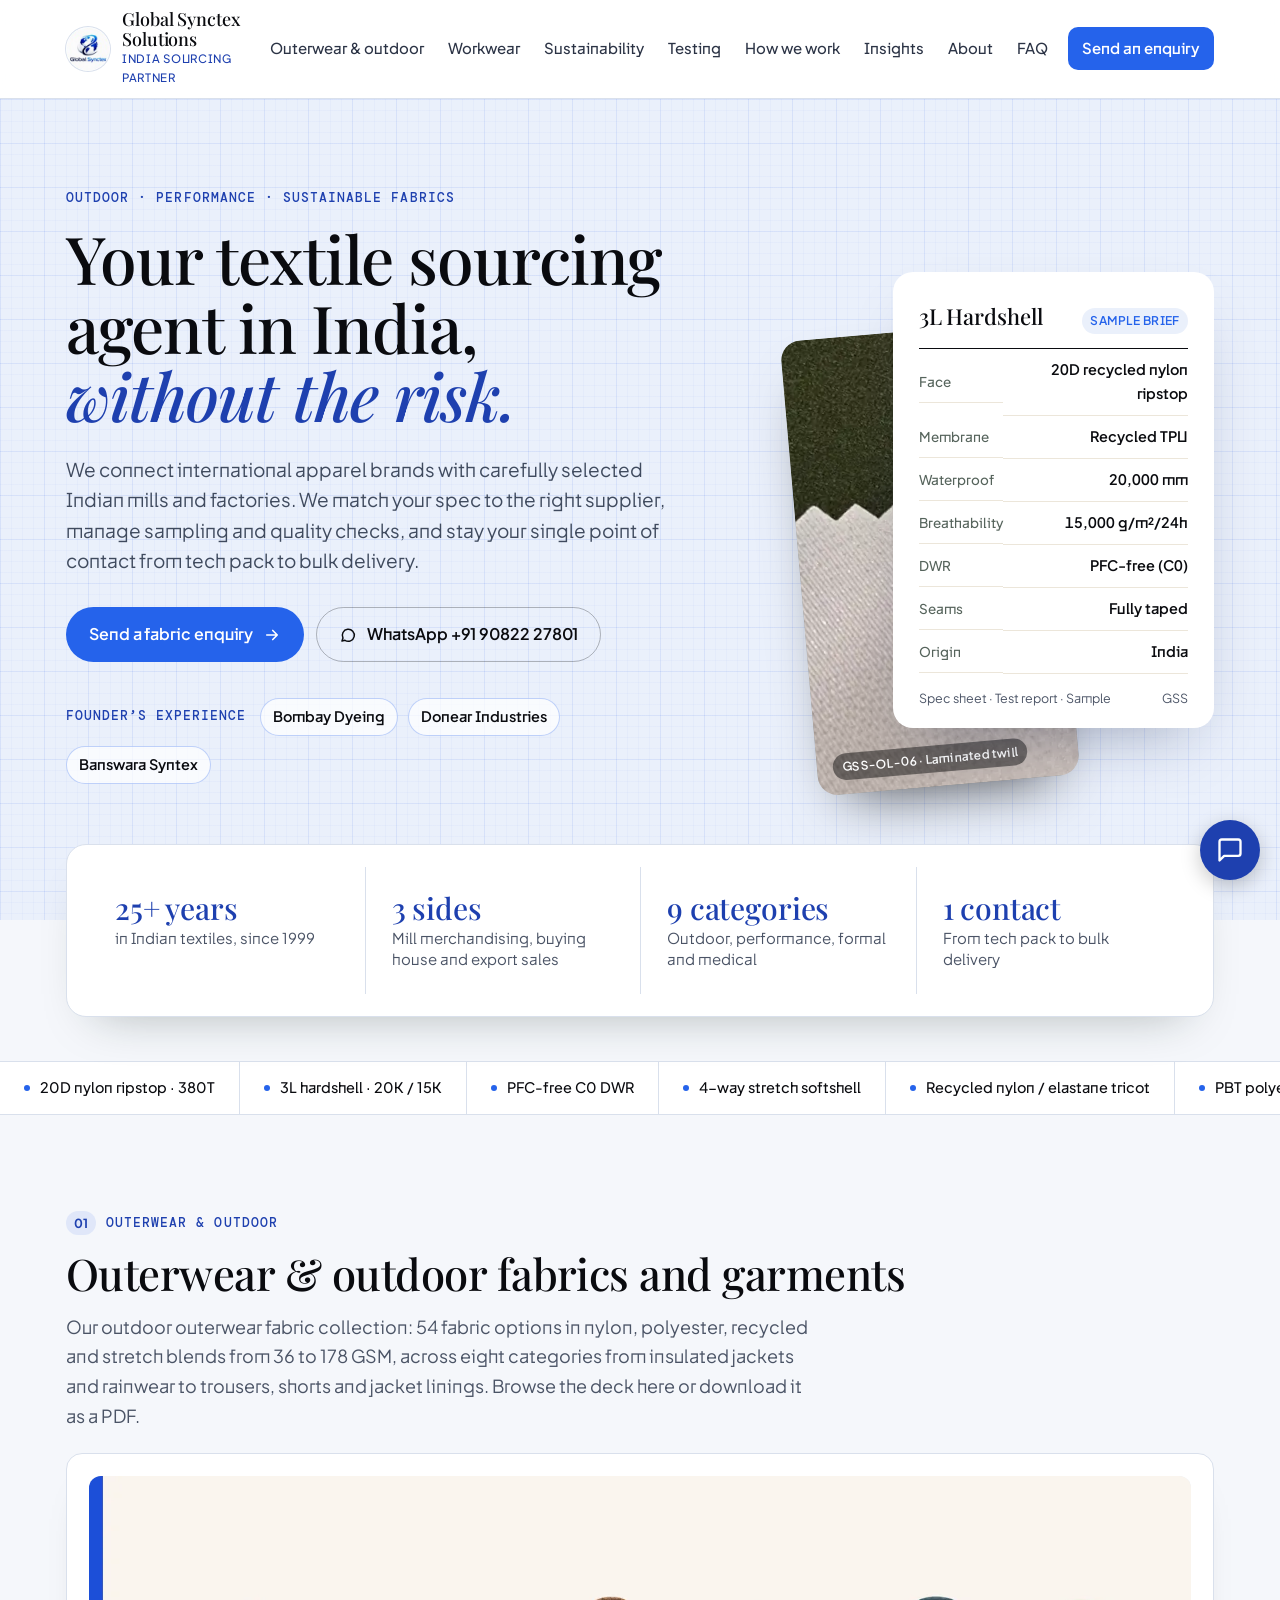
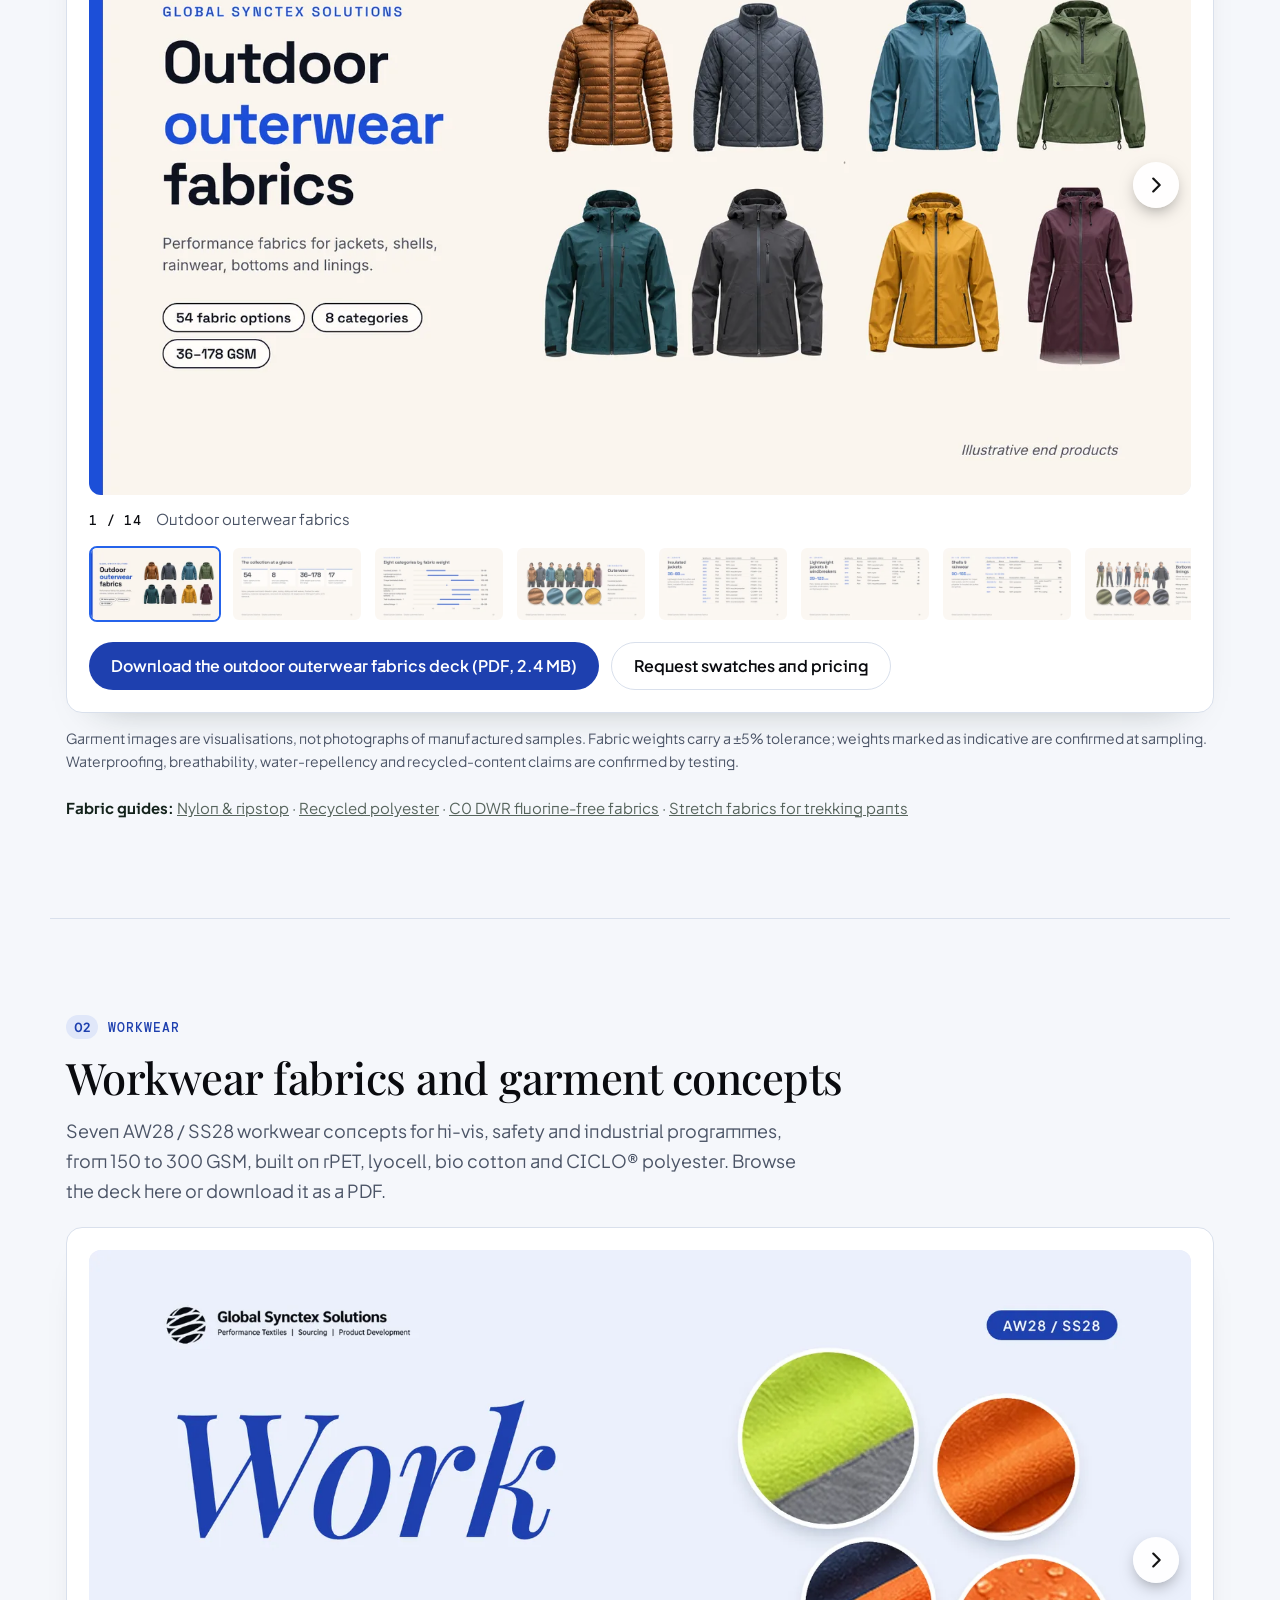
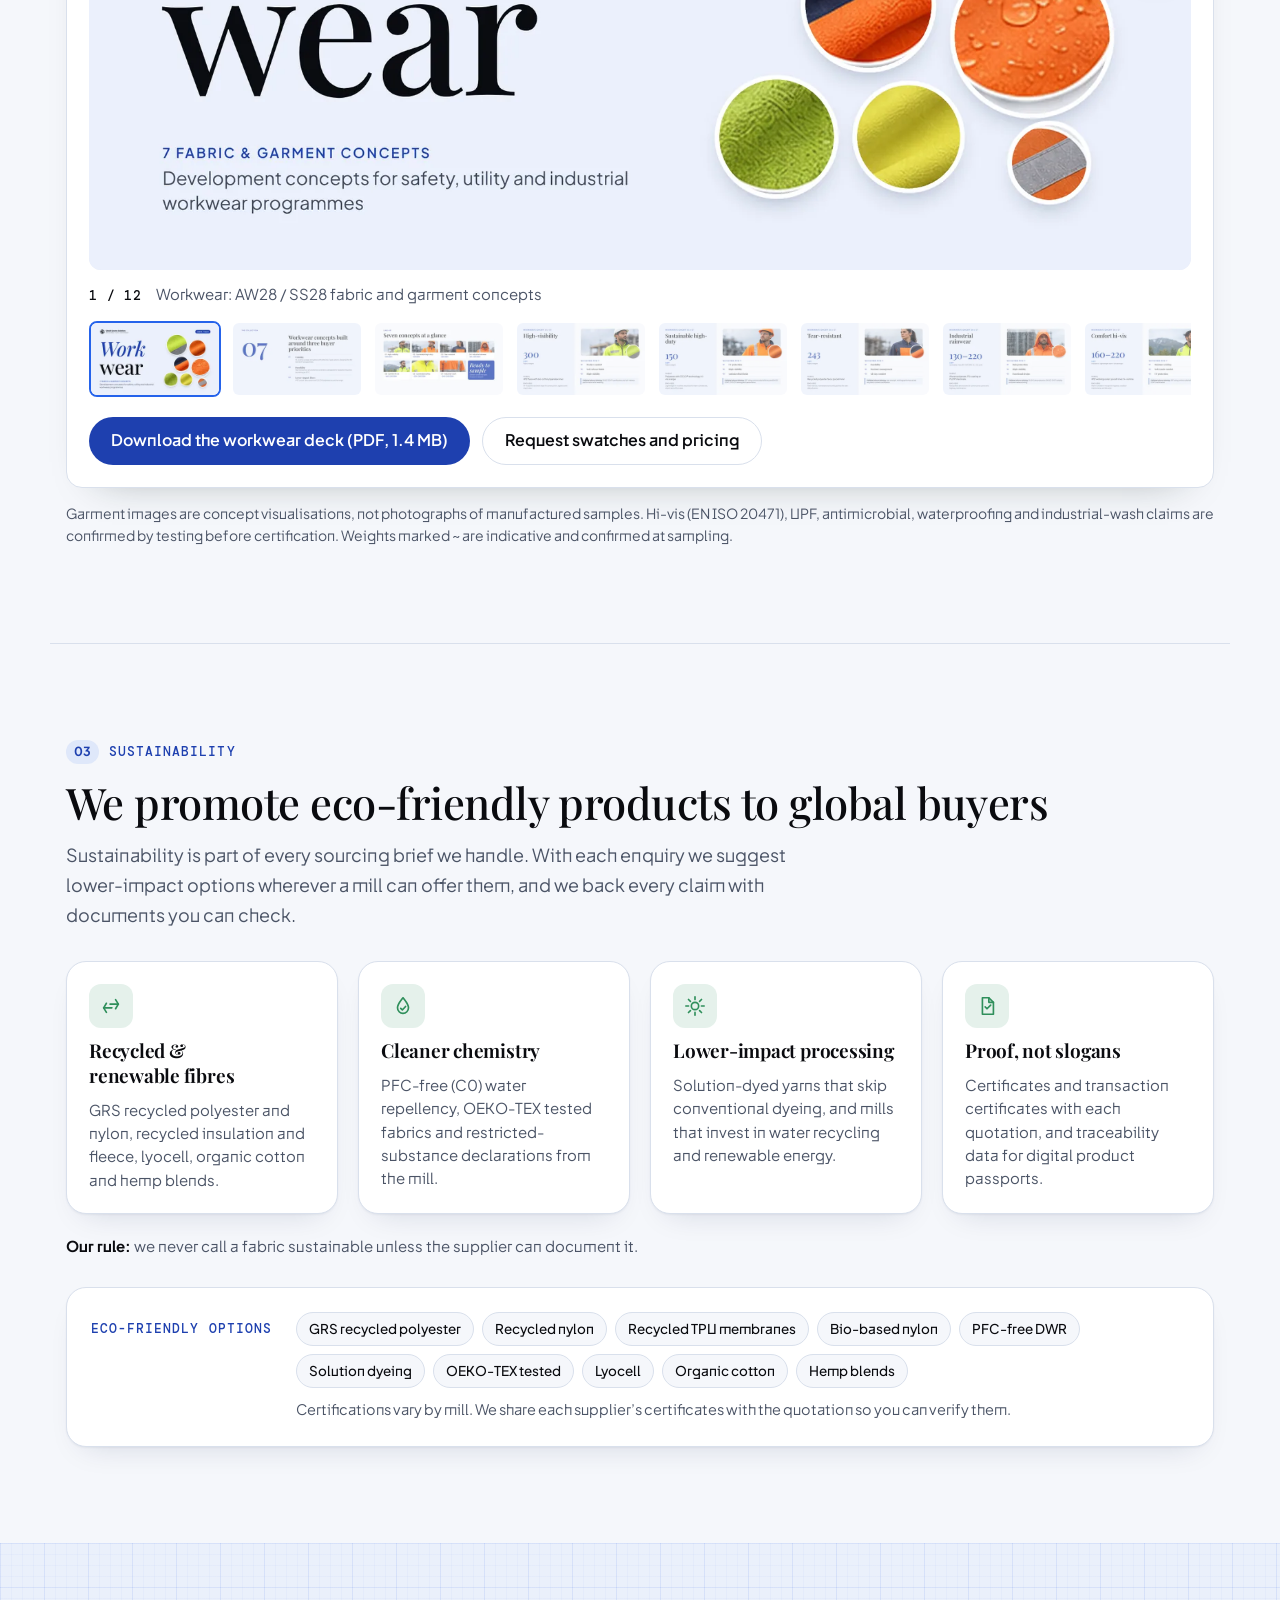
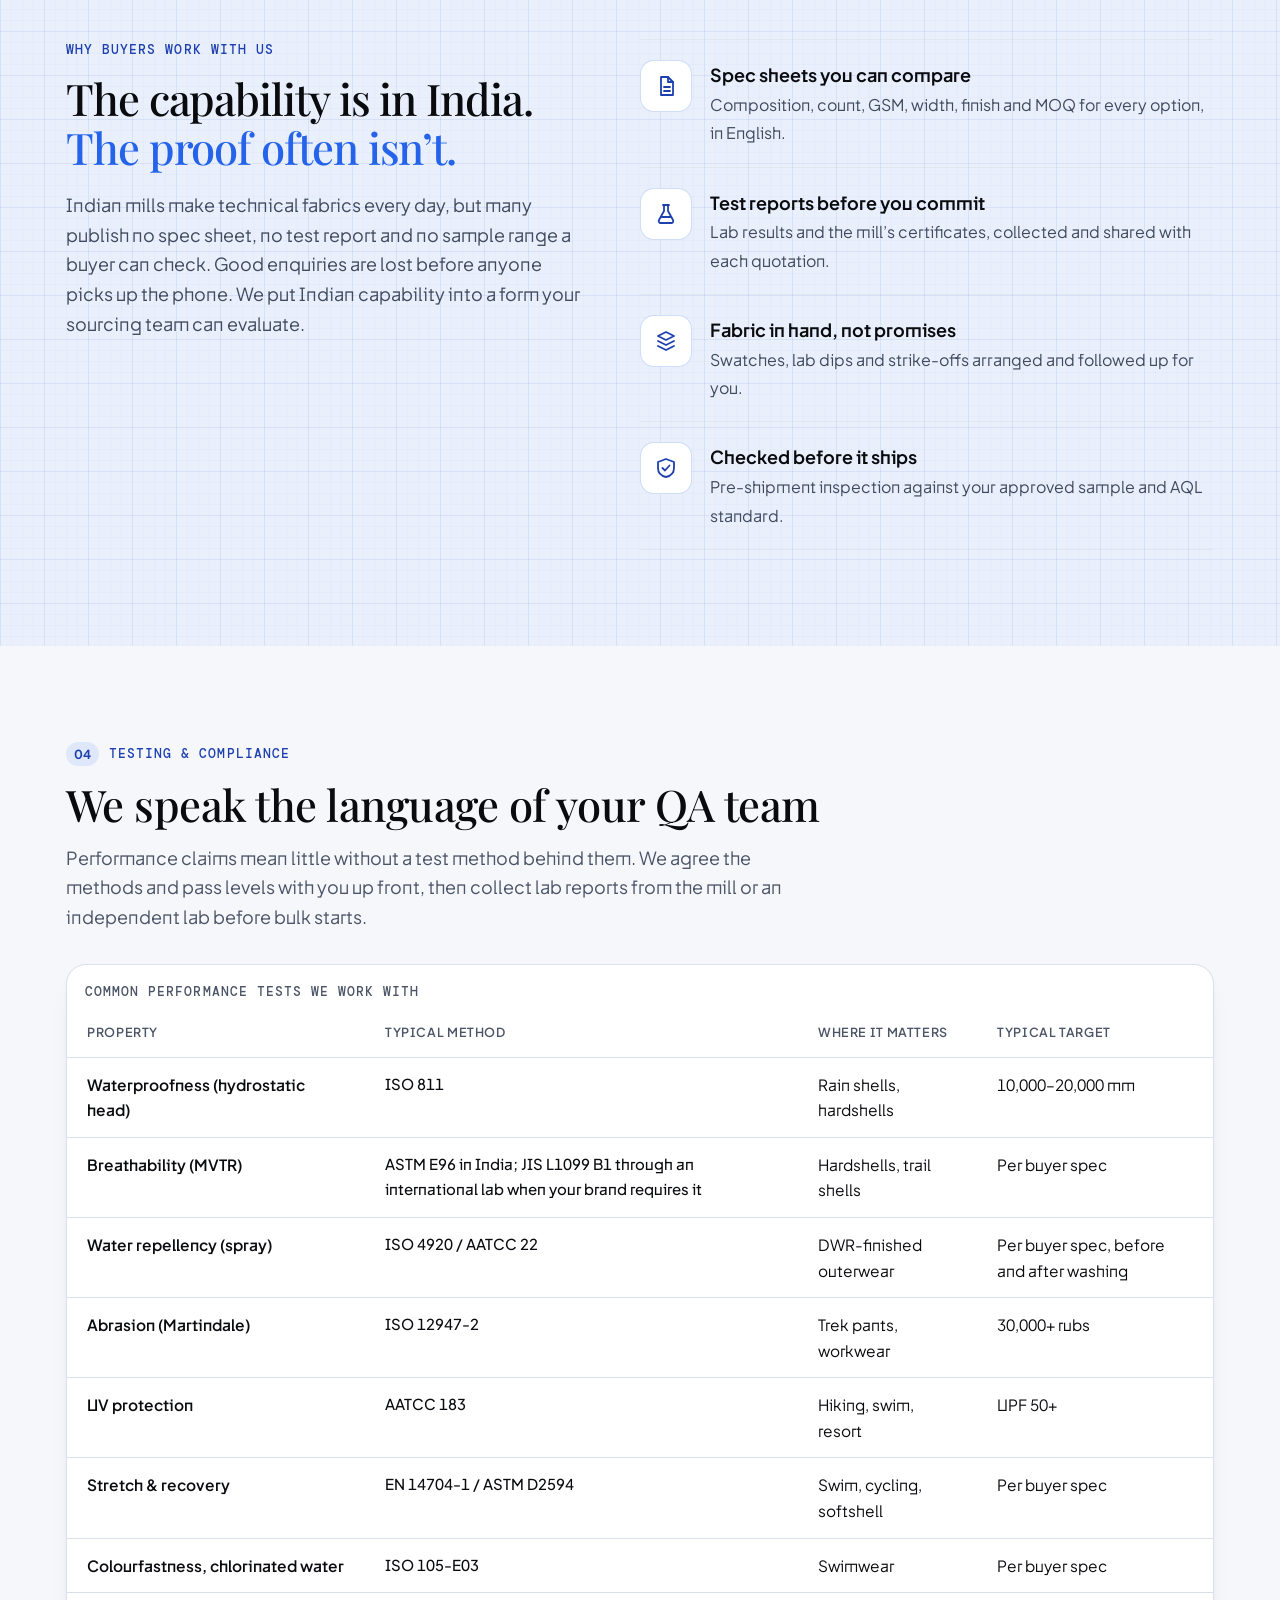
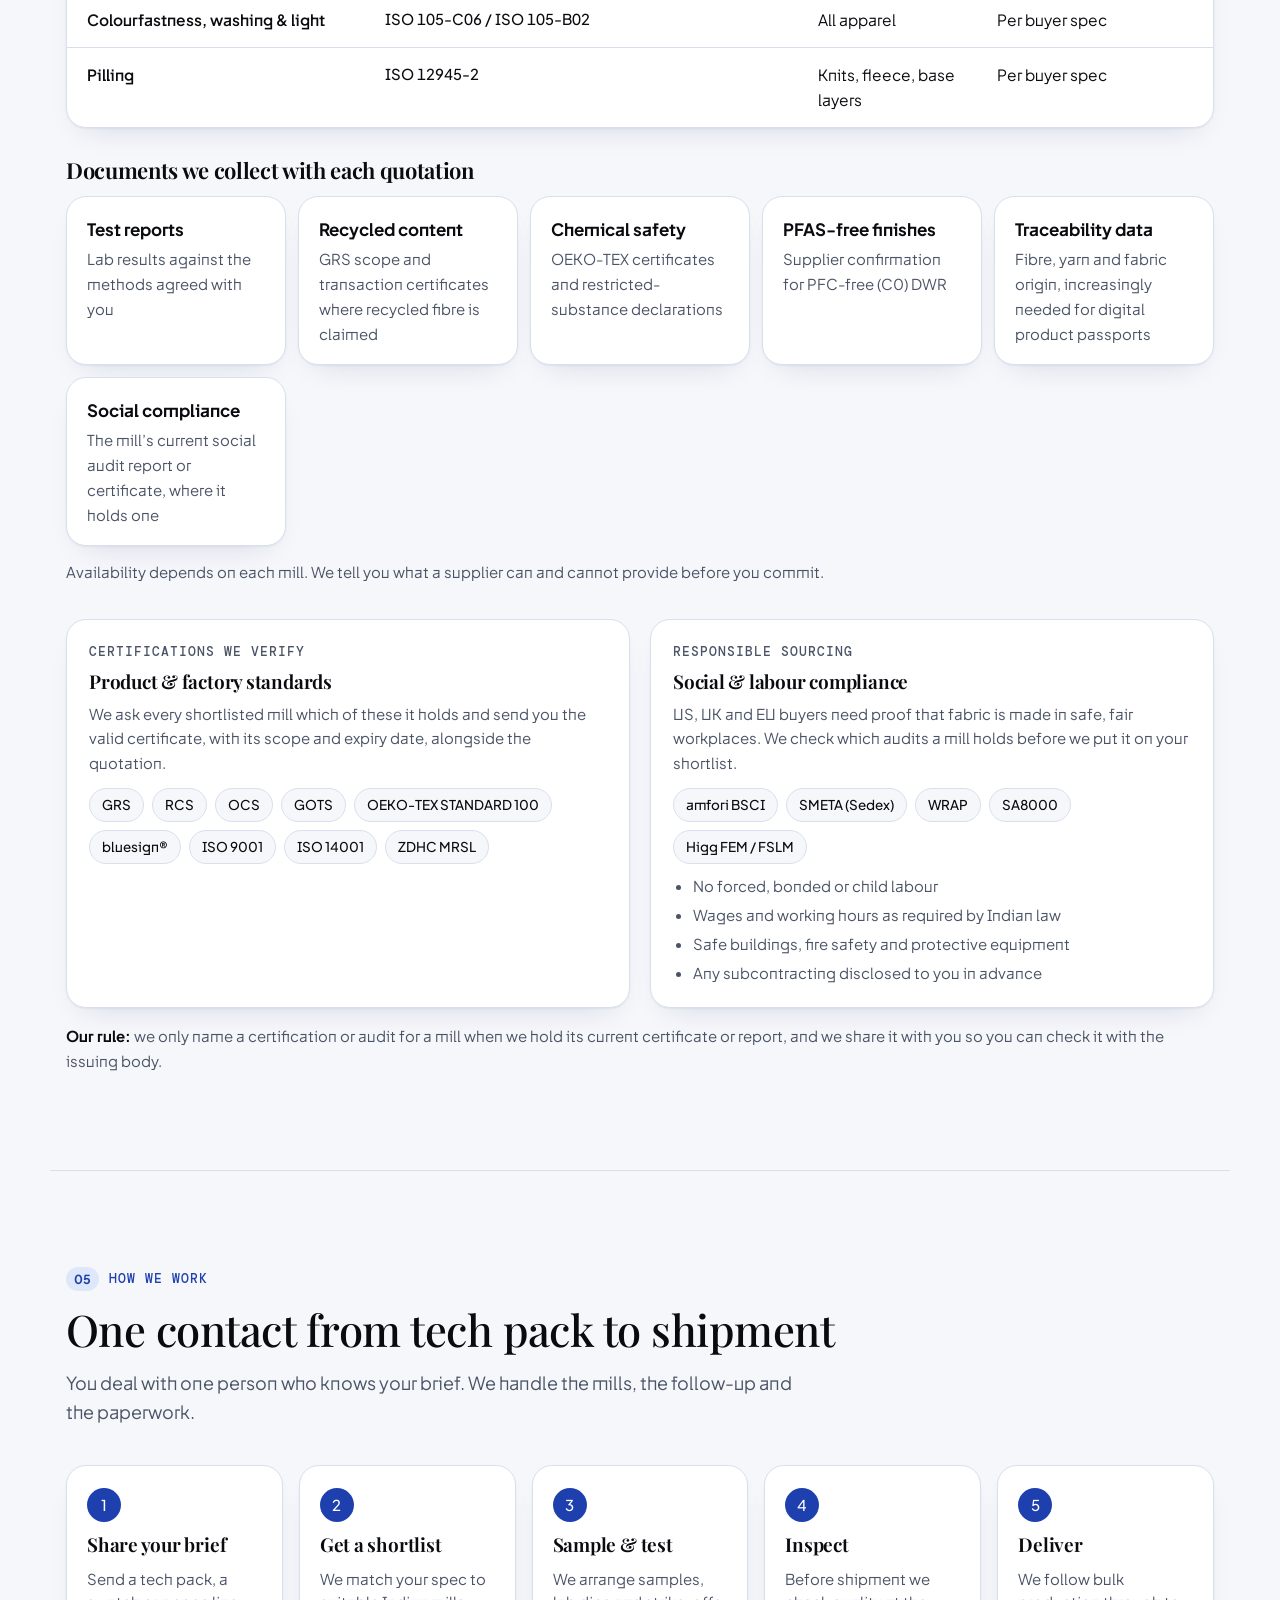
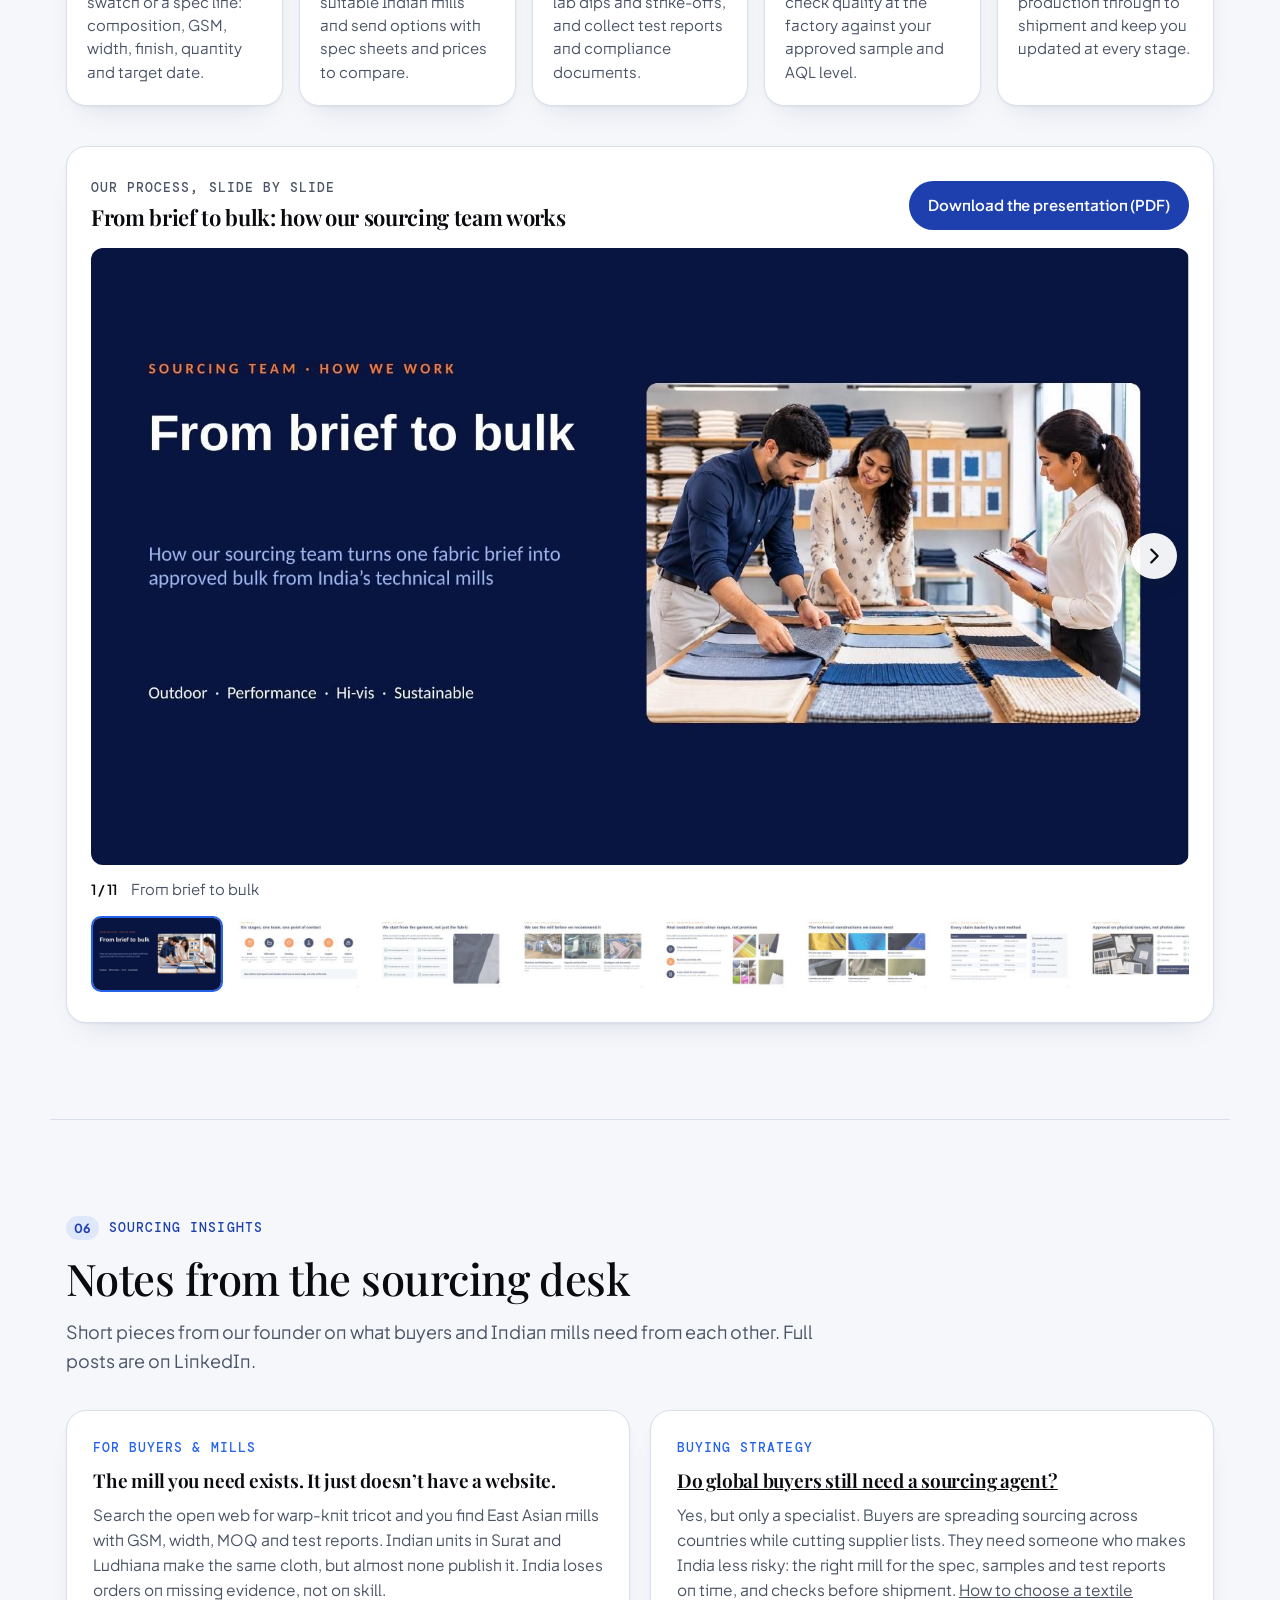
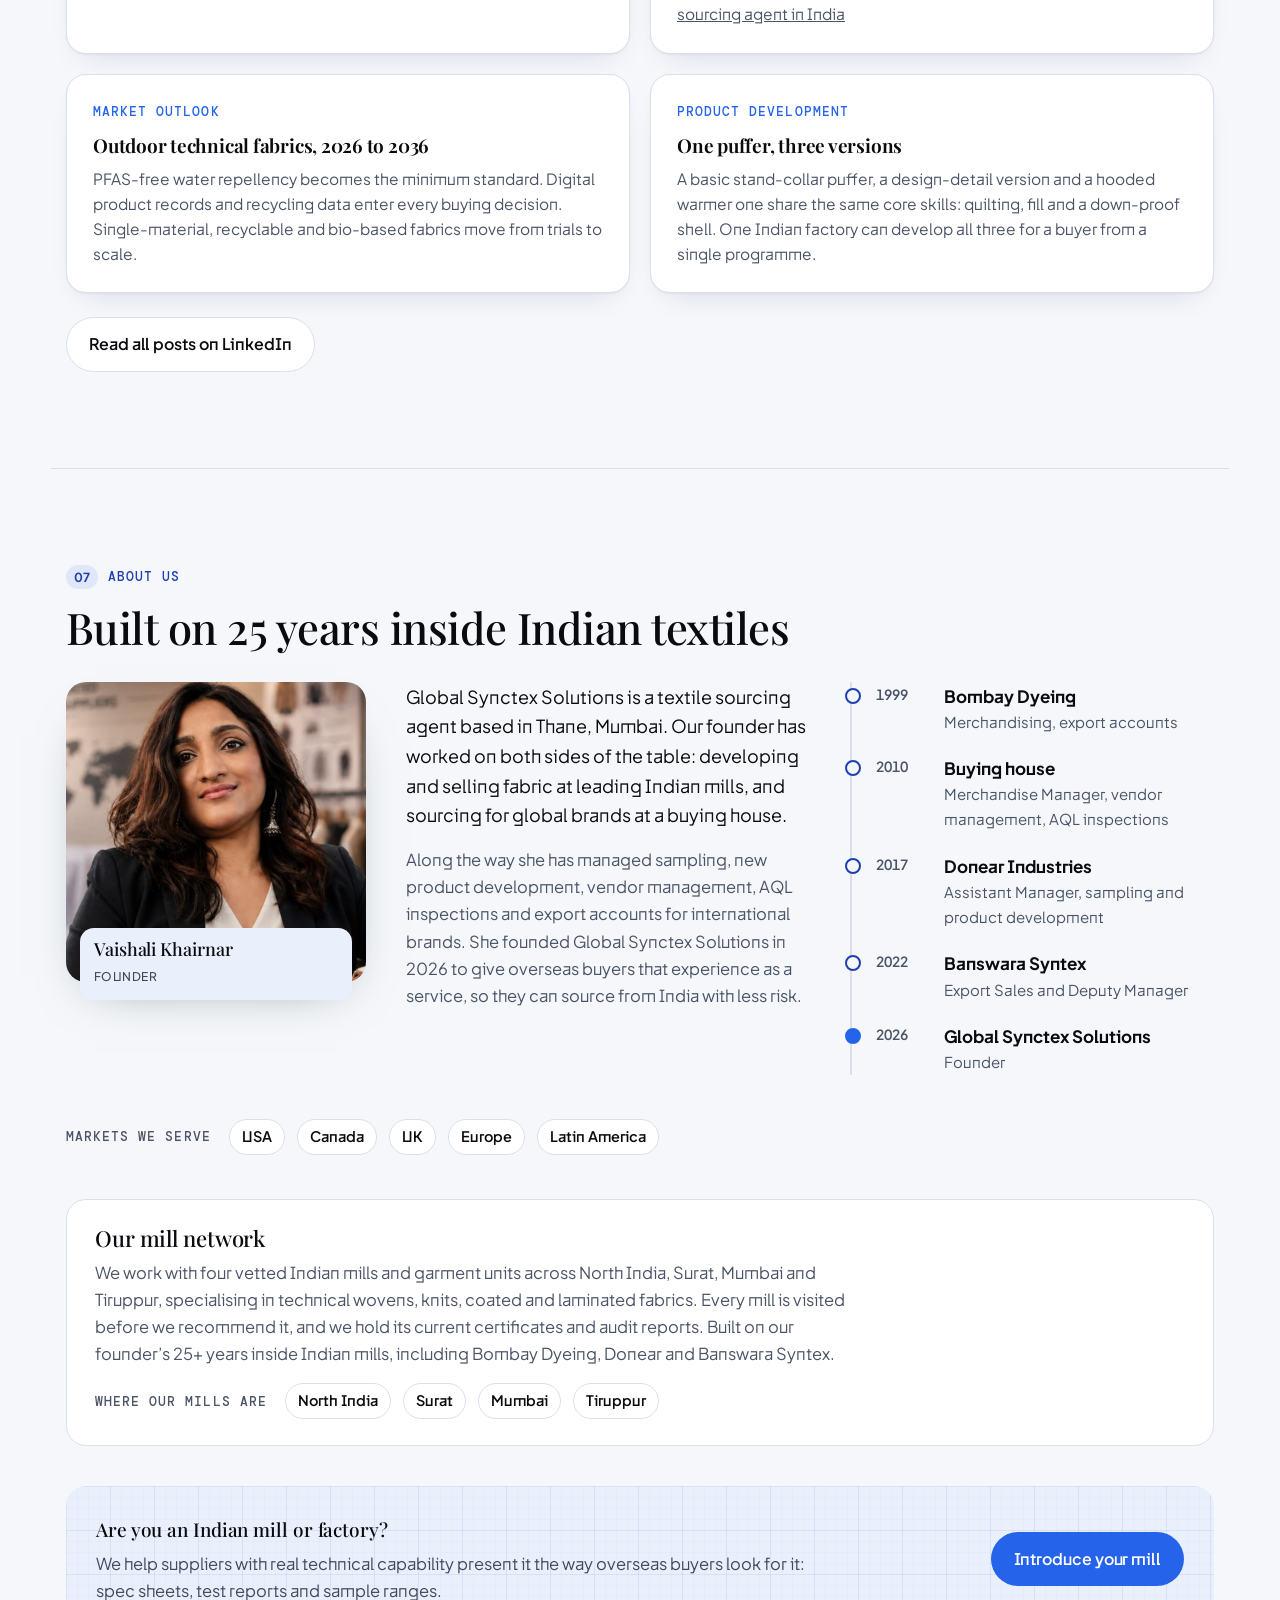
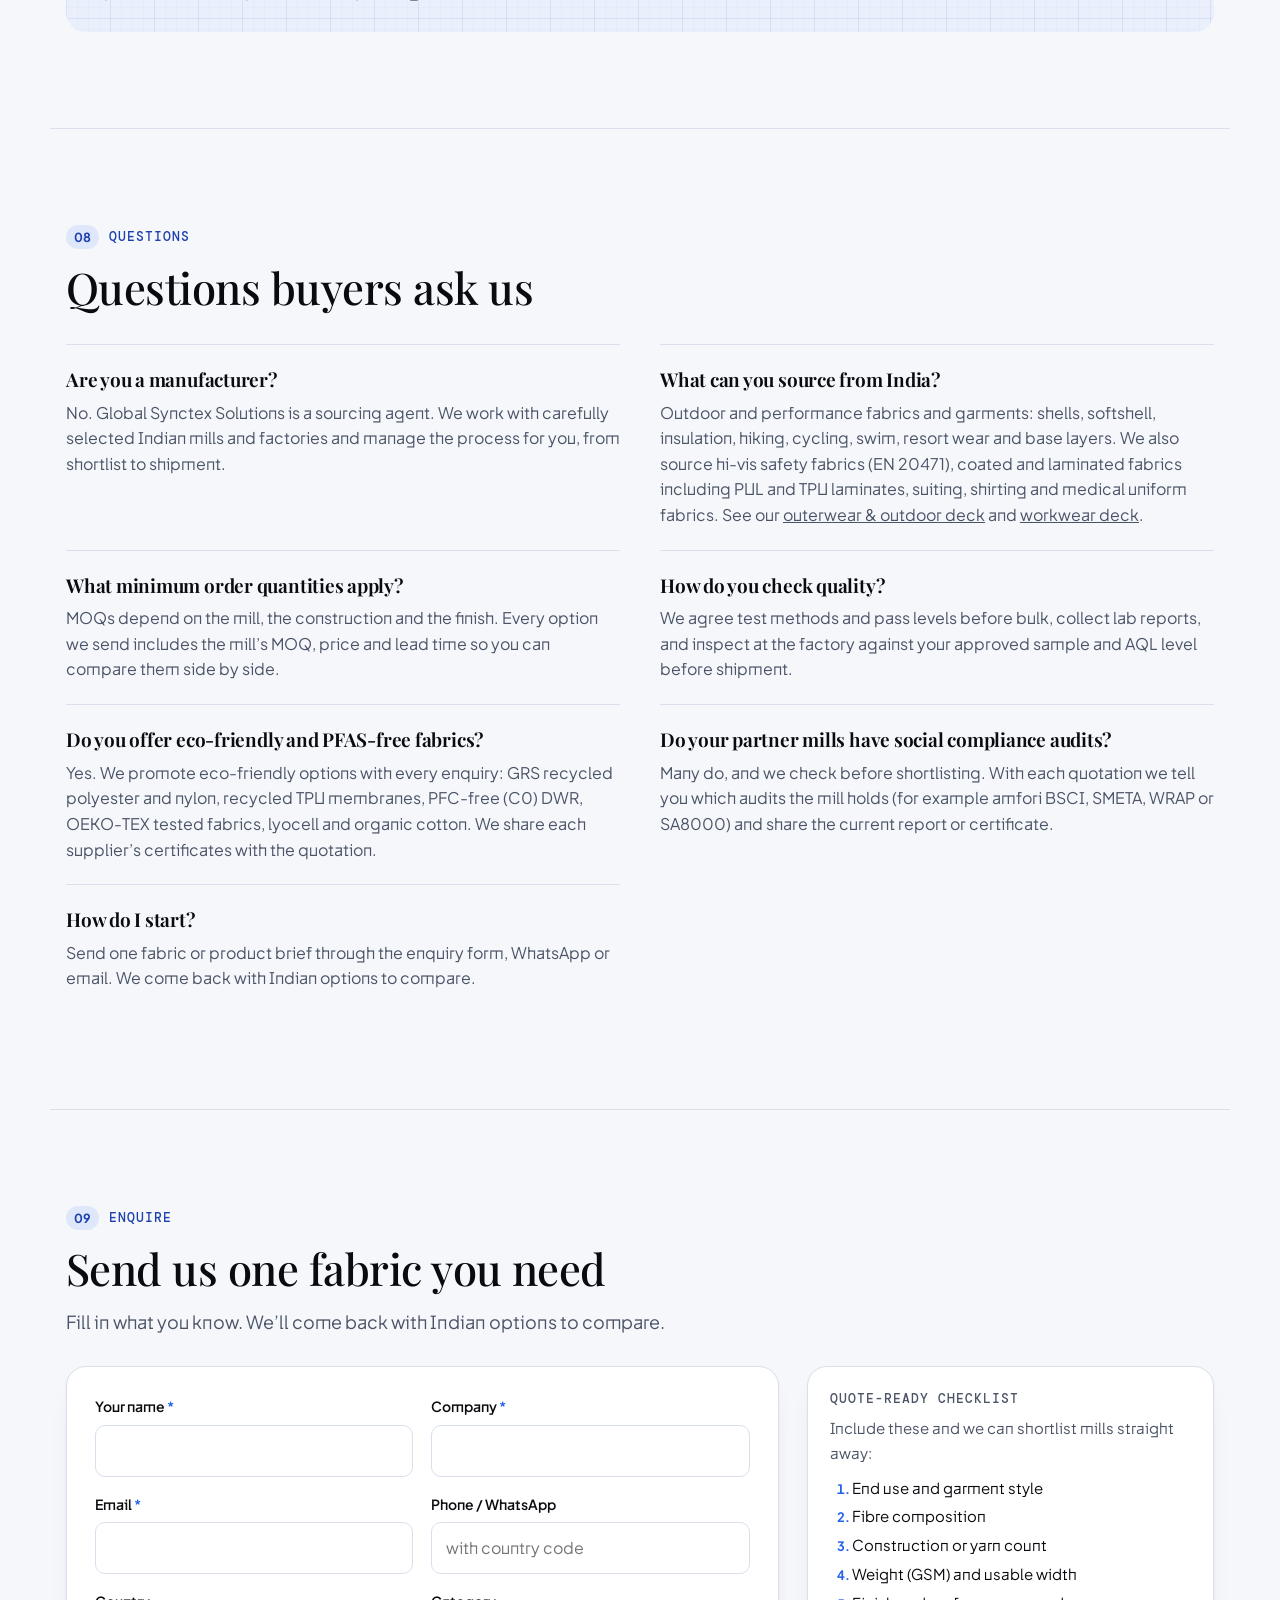
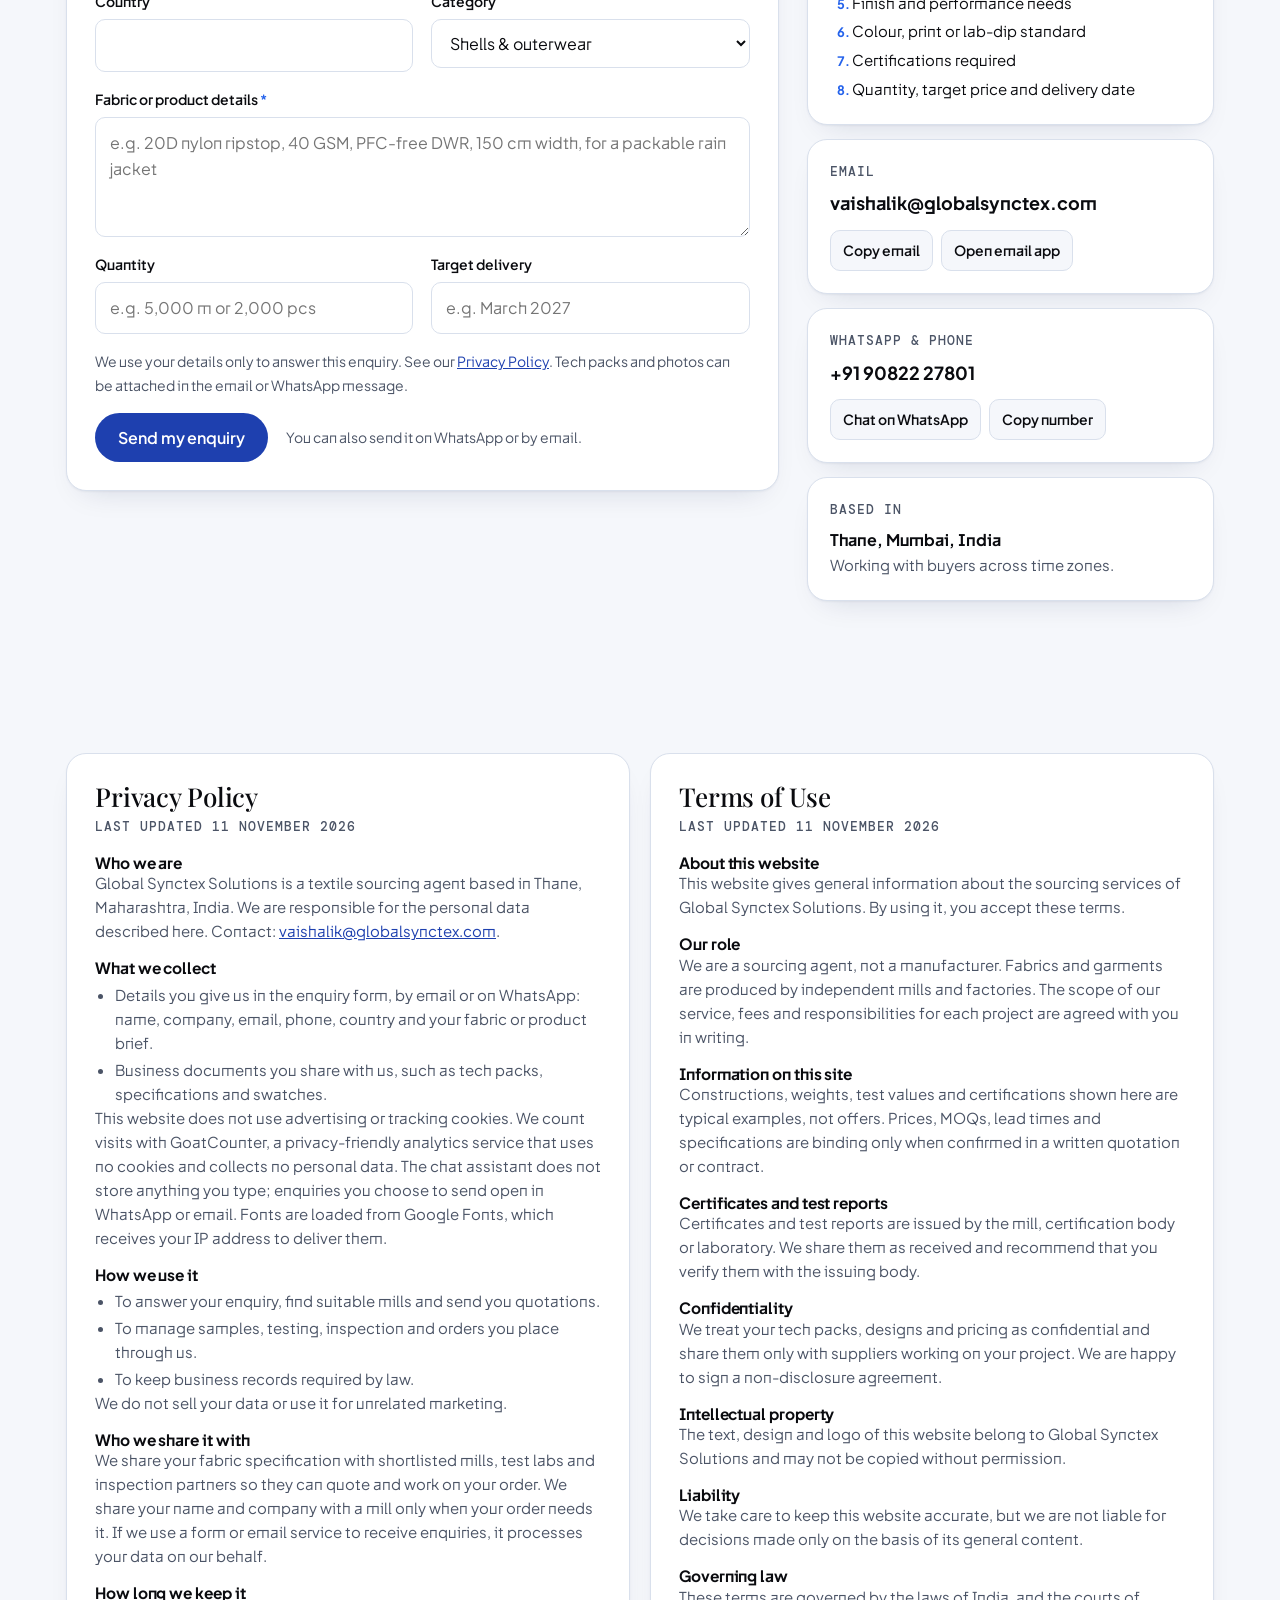
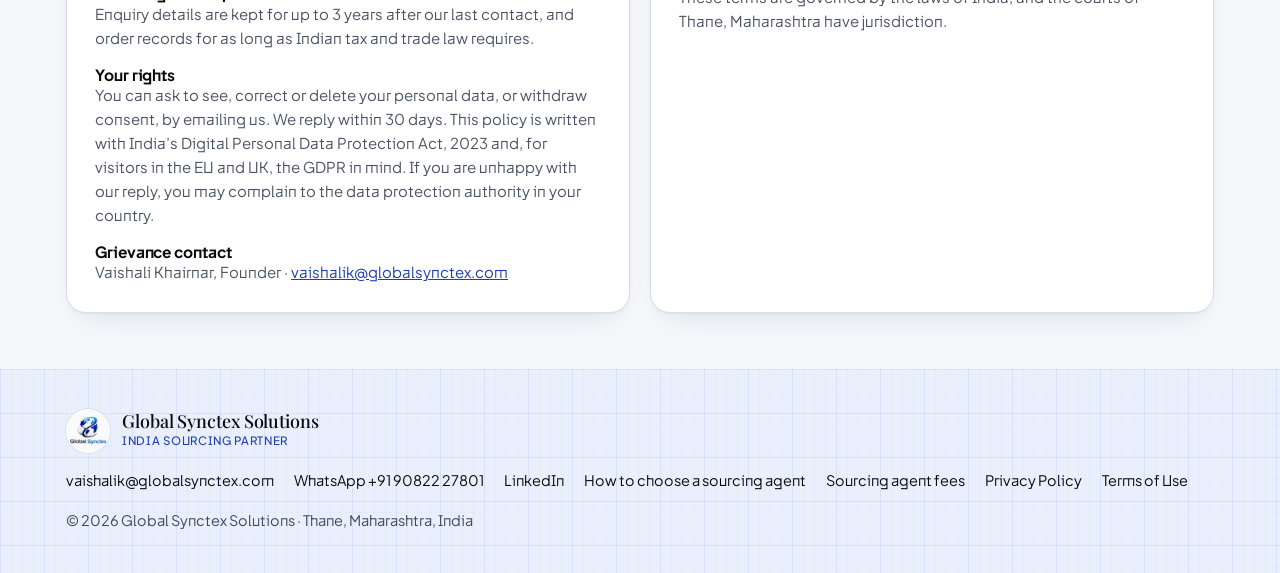
==== commit 0872a123: "Add "Our mill network" block to About section Four vetted mills and garment units across North India" ====
--- a/index.html
+++ b/index.html
@@ -935,114 +935,9 @@
     </div>
   </section>
 
-  <section class="sec" id="network" aria-labelledby="net-h">
-  <style>
-    .net-grid{margin-top:30px;display:grid;grid-template-columns:repeat(2,minmax(0,1fr));gap:16px}
-    .net-card{background:var(--sheet);border:1px solid var(--line);border-radius:14px;padding:22px 22px 20px;display:flex;flex-direction:column;gap:12px;min-width:0;border-top:3px solid var(--brand)}
-    .net-tag{font-family:var(--mono);font-size:12px;letter-spacing:.08em;text-transform:uppercase;color:var(--muted)}
-    .net-card h3{font-size:19px;font-weight:650;line-height:1.3;margin:0}
-    .net-card ul{margin:0;padding-left:18px;display:grid;gap:6px;font-size:15.5px;line-height:1.55}
-    .net-card ul li::marker{color:var(--brand)}
-    .net-why{margin:auto 0 0;padding-top:12px;border-top:1px dashed var(--line);font-size:15px;line-height:1.55;color:var(--muted)}
-    .net-why b{color:var(--ink)}
-    .net-strip{margin-top:22px;display:grid;grid-template-columns:repeat(4,minmax(0,1fr));gap:12px}
-    .net-stat{background:var(--paper);border:1px solid var(--line);border-radius:12px;padding:14px 16px}
-    .net-stat b{display:block;font-size:17px;line-height:1.3}
-    .net-stat span{font-size:14px;color:var(--muted);line-height:1.45}
-    .net-note{margin-top:18px;font-size:14.5px;line-height:1.6;color:var(--muted)}
-    @media (max-width:900px){.net-grid{grid-template-columns:1fr}.net-strip{grid-template-columns:repeat(2,minmax(0,1fr))}}
-    @media (max-width:480px){.net-strip{grid-template-columns:1fr}}
-  </style>
-    <div class="wrap">
-      <div class="sec-label"><span class="num">04</span><span class="label">Our mill network</span></div>
-      <div style="min-width:0">
-        <h2 id="net-h">A sourcing network built on India&rsquo;s strongest technical mills</h2>
-        <p class="intro">We don&rsquo;t source from whoever answers the phone. Our partner network includes some of India&rsquo;s most established technical-textile manufacturers: vertically integrated synthetic weavers, engineered-fabric specialists and dedicated coating and lamination houses. Here is what that network can do, category by category.</p>
-
-        <div class="net-strip" role="list">
-          <div class="net-stat" role="listitem"><b>Yarn to finished roll</b><span>Weaving, dyeing, finishing, coating and lamination, all within the network</span></div>
-          <div class="net-stat" role="listitem"><b>Nylon &amp; polyester filament</b><span>Including stretch, ripstop and recycled (GRS) options</span></div>
-          <div class="net-stat" role="listitem"><b>Up to 126&Prime; wide</b><span>Coating and lamination widths from 42 to 126 inches</span></div>
-          <div class="net-stat" role="listitem"><b>Certified partners</b><span>ISO 9001, GRS and Sedex-registered mills in the network</span></div>
-        </div>
-
-        <div class="net-grid">
-          <article class="net-card">
-            <span class="net-tag">Category 1</span>
-            <h3>Outdoor &amp; performance wovens</h3>
-            <ul>
-              <li>Large, modern synthetic weaving capacity in polyester, nylon and their stretch versions, built for outerwear and sportswear</li>
-              <li>Finishes for breathability, water resistance and wind resistance</li>
-              <li>Part of vertically integrated groups that supply major international apparel brands</li>
-            </ul>
-            <p class="net-why"><b>What it means for you:</b> consistent bulk quality and repeatable shade and handle from season to season, not one-off lots.</p>
-          </article>
-
-          <article class="net-card">
-            <span class="net-tag">Category 2</span>
-            <h3>Engineered technical fabrics</h3>
-            <ul>
-              <li>Woven, coated and laminated nylon and polyester filament fabrics engineered to a performance target</li>
-              <li>Built to measured tensile strength, tear strength, abrasion resistance, air permeability and waterproofing</li>
-              <li>A deep library of proven constructions serving outdoor, industrial, automotive and defence-grade applications</li>
-            </ul>
-            <p class="net-why"><b>What it means for you:</b> you brief us a performance spec, and we match it to a construction that has already been proven in demanding end uses.</p>
-          </article>
-
-          <article class="net-card">
-            <span class="net-tag">Category 3</span>
-            <h3>Coating, lamination &amp; membranes</h3>
-            <ul>
-              <li>Solvent-free hot-melt coating and PUR lamination</li>
-              <li>TPU, TPE, PTFE and PE membranes; fabric-to-fabric, fabric-to-foam and fabric-to-membrane bonding</li>
-              <li>Custom constructions developed to your waterproof, breathable or FR requirement</li>
-              <li>Fast turnaround: lamination job work typically completed 7&ndash;10 days after the base fabric arrives</li>
-            </ul>
-            <p class="net-why"><b>What it means for you:</b> 2-layer, 2.5-layer and 3-layer shells and laminated workwear fabrics sourced in India, with the base fabric and the laminator coordinated by one agent.</p>
-          </article>
-
-          <article class="net-card">
-            <span class="net-tag">Category 4</span>
-            <h3>Workwear &amp; protective</h3>
-            <ul>
-              <li>Fire-retardant, waterproof and breathable laminates developed specifically for workwear</li>
-              <li>High-tenacity, abrasion-resistant coated wovens for heavy-duty use</li>
-              <li>Mills with experience supplying industrial and defence-grade fabric programmes</li>
-            </ul>
-            <p class="net-why"><b>What it means for you:</b> protective fabrics from mills that already engineer to strict performance specs, with test reports shared before bulk.</p>
-          </article>
-
-          <article class="net-card">
-            <span class="net-tag">Category 5</span>
-            <h3>Sustainable technical fabrics</h3>
-            <ul>
-              <li>GRS-certified recycled polyester inputs with scope certificates</li>
-              <li>Solvent-free coating that uses no water or solvent carriers</li>
-              <li>Mills investing in energy- and water-efficient production and waste reduction</li>
-            </ul>
-            <p class="net-why"><b>What it means for you:</b> lower-impact options you can document, with certificates shared alongside each quotation.</p>
-          </article>
-
-          <article class="net-card">
-            <span class="net-tag">Category 6</span>
-            <h3>Quality systems &amp; compliance</h3>
-            <ul>
-              <li>ISO 9001:2015 quality management and Sedex-registered partners</li>
-              <li>Mill laboratories and in-house fabric inspection</li>
-              <li>Membership of the Indian Technical Textile Association within the network</li>
-            </ul>
-            <p class="net-why"><b>What it means for you:</b> quality is controlled at the mill and checked again by us against your approved sample and AQL level.</p>
-          </article>
-        </div>
-
-        <p class="net-note">Partner mill names, certificates and capability documents are shared with each quotation. Capabilities vary by mill, and every claim is confirmed by testing for your specific order.</p>
-      </div>
-    </div>
-  </section>
-
   <section class="sec" id="testing" aria-labelledby="test-h">
     <div class="wrap">
-      <div class="sec-label"><span class="num">05</span><span class="label">Testing &amp; compliance</span></div>
+      <div class="sec-label"><span class="num">04</span><span class="label">Testing &amp; compliance</span></div>
       <div style="min-width:0">
         <h2 id="test-h">We speak the language of your QA team</h2>
         <p class="intro">Performance claims mean little without a test method behind them. We agree the methods and pass levels with you up front, then collect lab reports from the mill or an independent lab before bulk starts.</p>
@@ -1102,7 +997,7 @@
 
   <section class="sec" id="process" aria-labelledby="process-h">
     <div class="wrap">
-      <div class="sec-label"><span class="num">06</span><span class="label">How we work</span></div>
+      <div class="sec-label"><span class="num">05</span><span class="label">How we work</span></div>
       <div style="min-width:0">
         <h2 id="process-h">One contact from tech pack to shipment</h2>
         <p class="intro">You deal with one person who knows your brief. We handle the mills, the follow-up and the paperwork.</p>
@@ -1135,7 +1030,7 @@
 
   <section class="sec" id="insights" aria-labelledby="ins-h">
     <div class="wrap">
-      <div class="sec-label"><span class="num">07</span><span class="label">Sourcing insights</span></div>
+      <div class="sec-label"><span class="num">06</span><span class="label">Sourcing insights</span></div>
       <div style="min-width:0">
         <h2 id="ins-h">Notes from the sourcing desk</h2>
         <p class="intro">Short pieces from our founder on what buyers and Indian mills need from each other. Full posts are on LinkedIn.</p>
@@ -1156,7 +1051,7 @@
 
   <section class="sec" id="about" aria-labelledby="about-h">
     <div class="wrap">
-      <div class="sec-label"><span class="num">08</span><span class="label">About us</span></div>
+      <div class="sec-label"><span class="num">07</span><span class="label">About us</span></div>
       <div style="min-width:0">
         <h2 id="about-h">Built on 25 years inside Indian textiles</h2>
         <div class="founder">
@@ -1196,7 +1091,7 @@
 
   <section class="sec" id="faq" aria-labelledby="faq-h">
     <div class="wrap">
-      <div class="sec-label"><span class="num">09</span><span class="label">Questions</span></div>
+      <div class="sec-label"><span class="num">08</span><span class="label">Questions</span></div>
       <div style="min-width:0">
         <h2 id="faq-h">Questions buyers ask us</h2>
         <div class="faq">
@@ -1214,7 +1109,7 @@
 
   <section class="sec" id="enquire" aria-labelledby="enq-h">
     <div class="wrap">
-      <div class="sec-label"><span class="num">10</span><span class="label">Enquire</span></div>
+      <div class="sec-label"><span class="num">09</span><span class="label">Enquire</span></div>
       <div style="min-width:0">
         <h2 id="enq-h">Send us one fabric you need</h2>
         <p class="intro">Fill in what you know. We&rsquo;ll come back with Indian options to compare.</p>
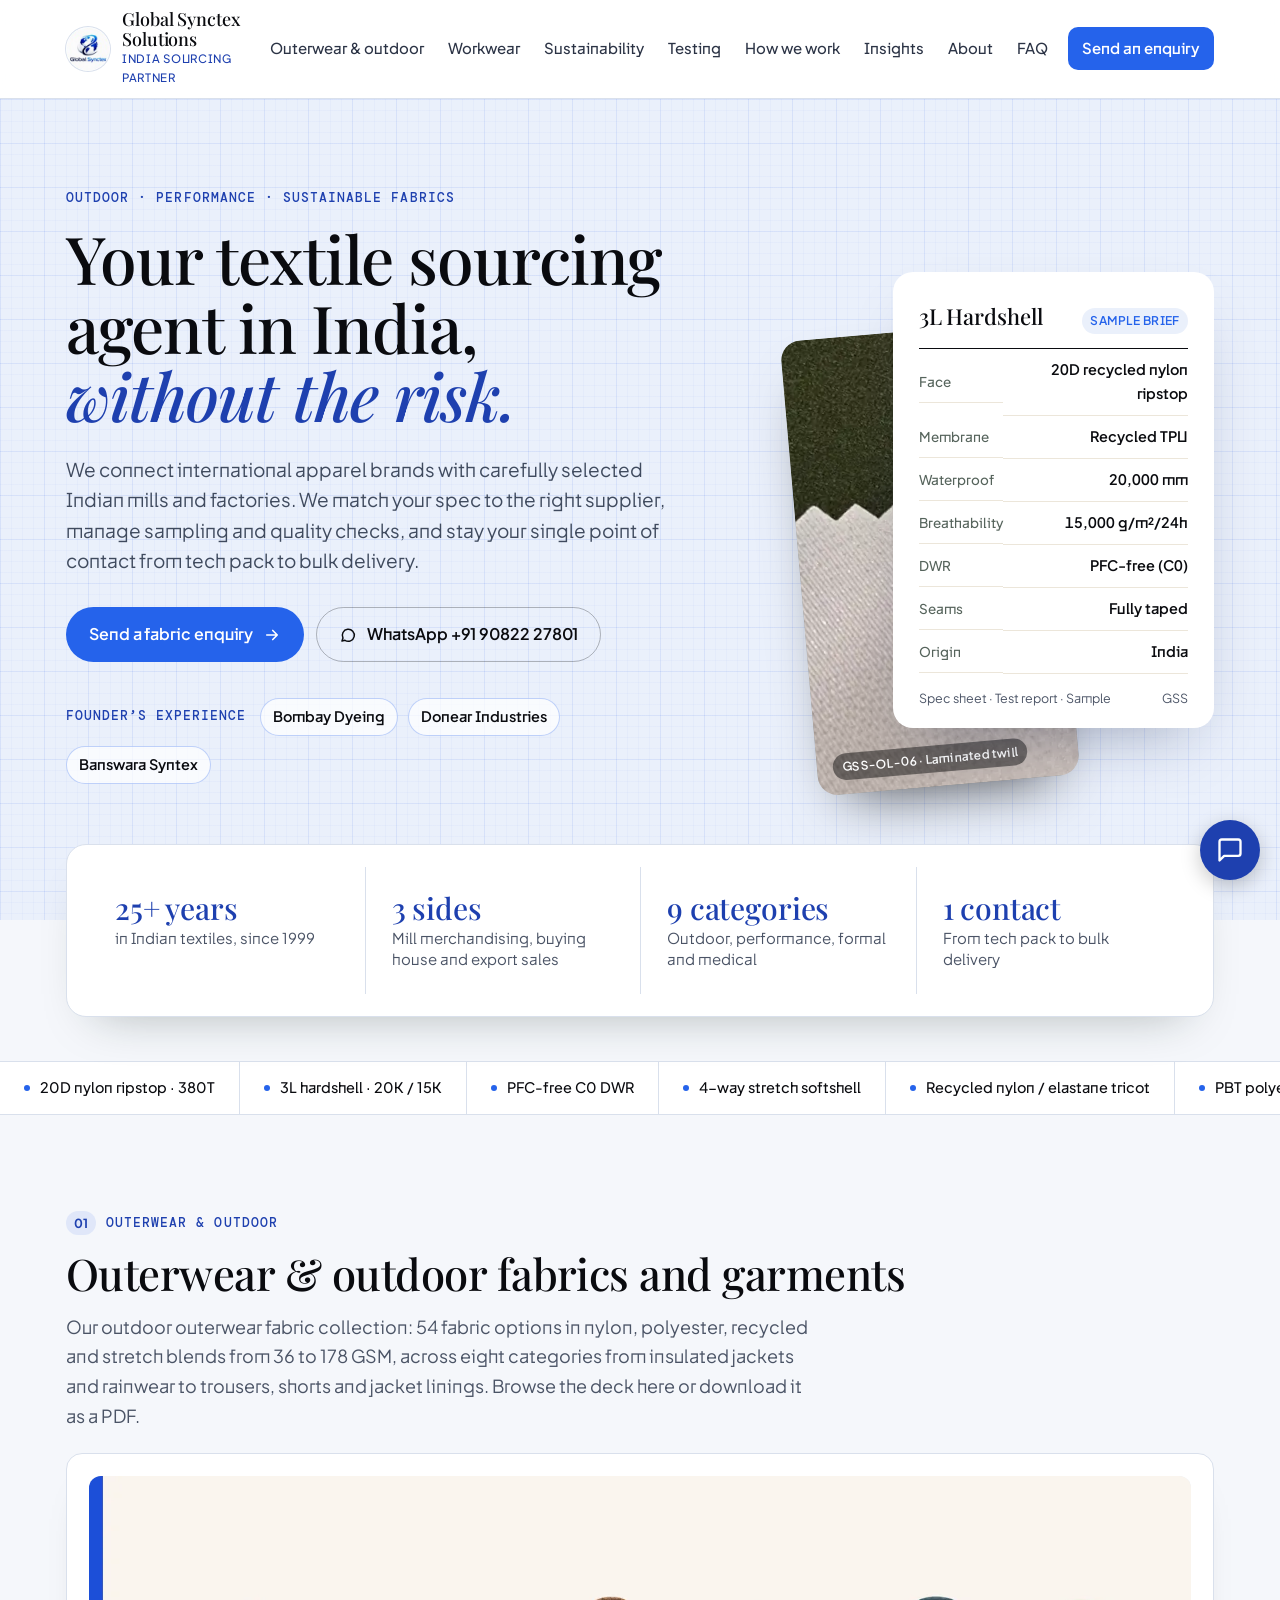
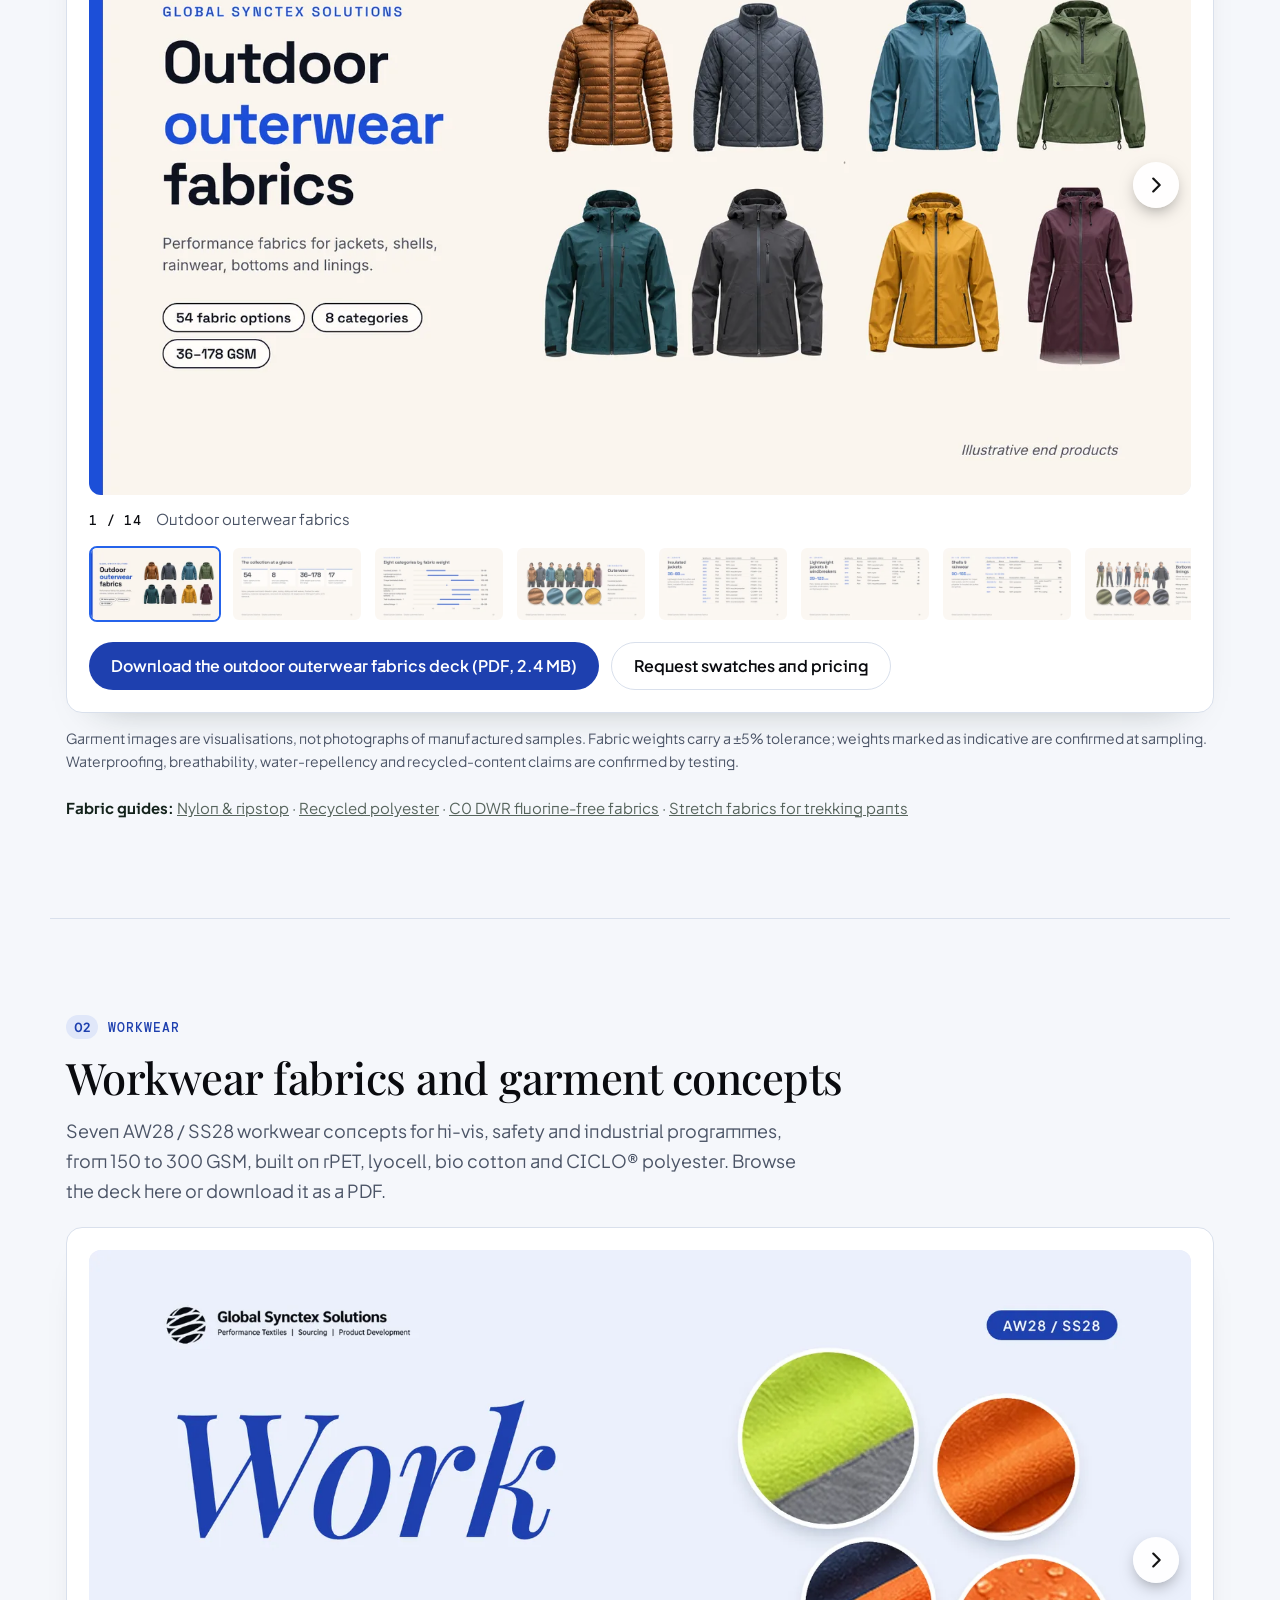
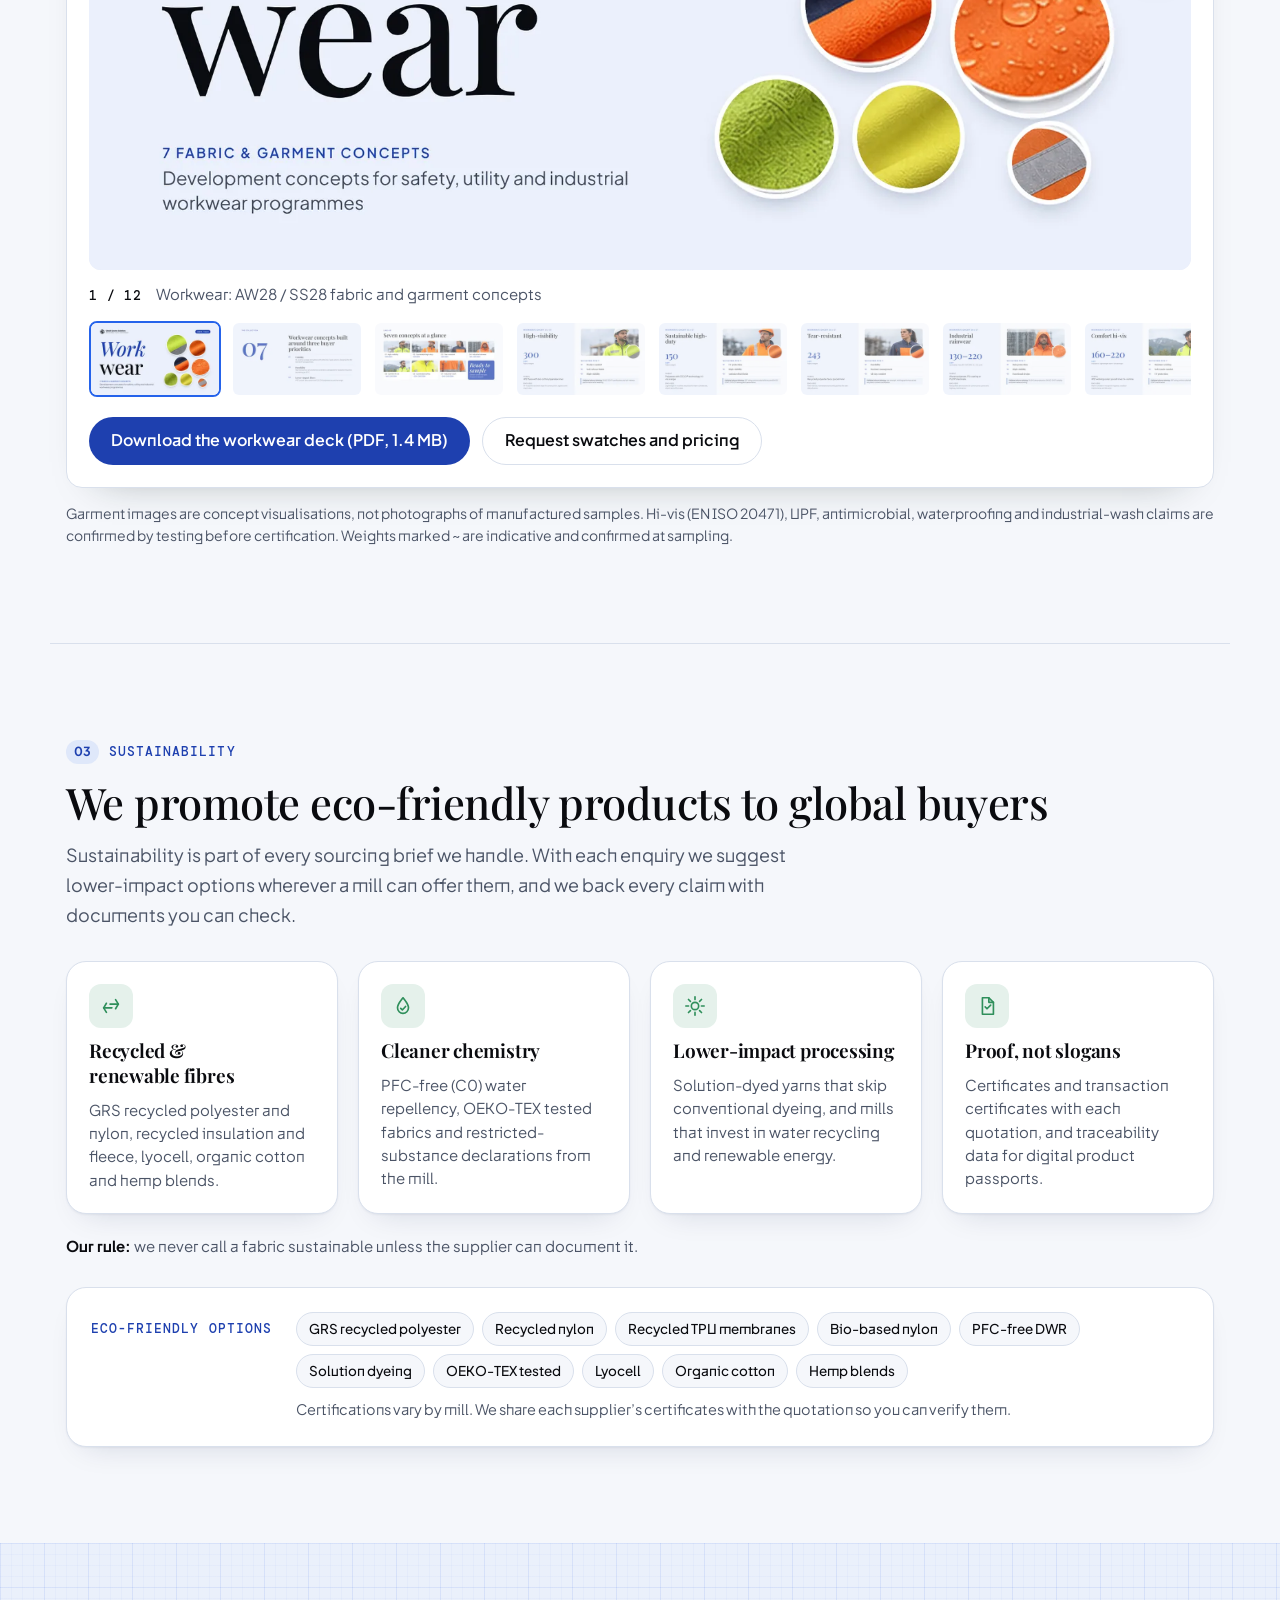
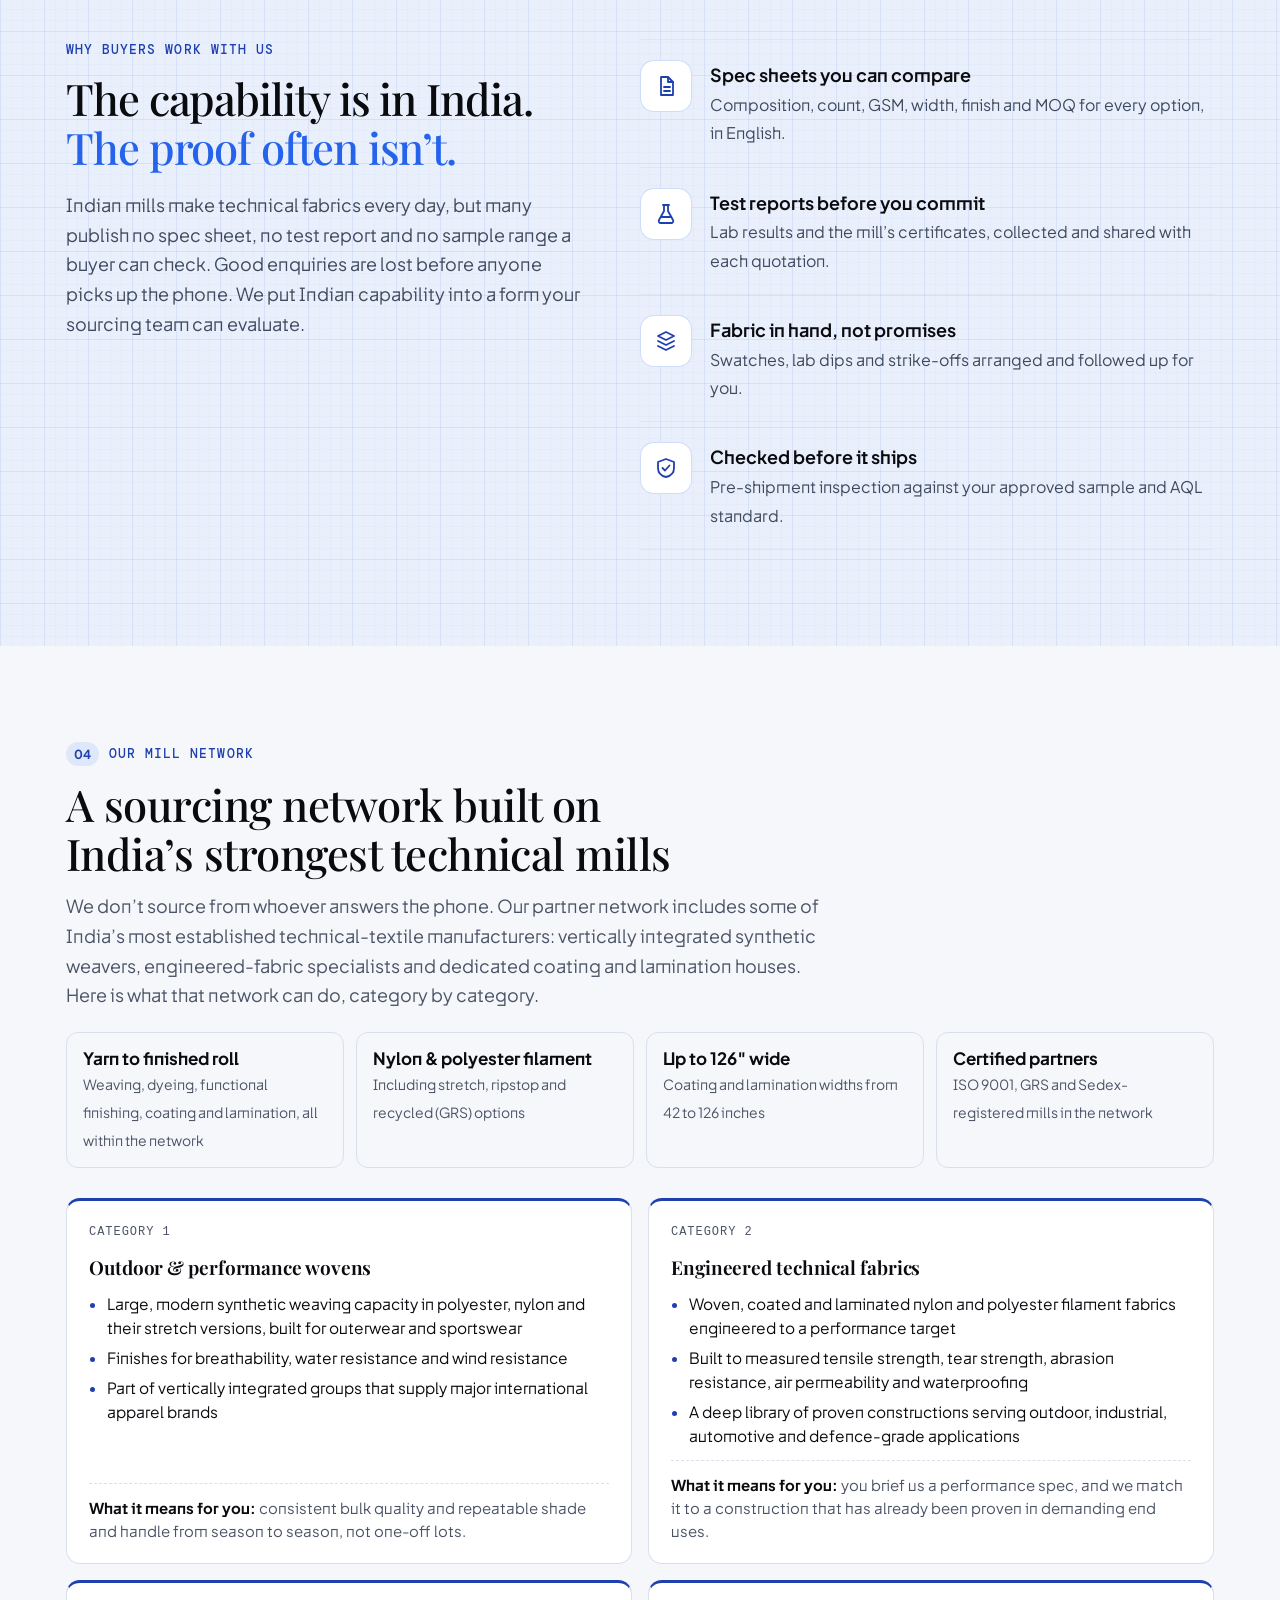
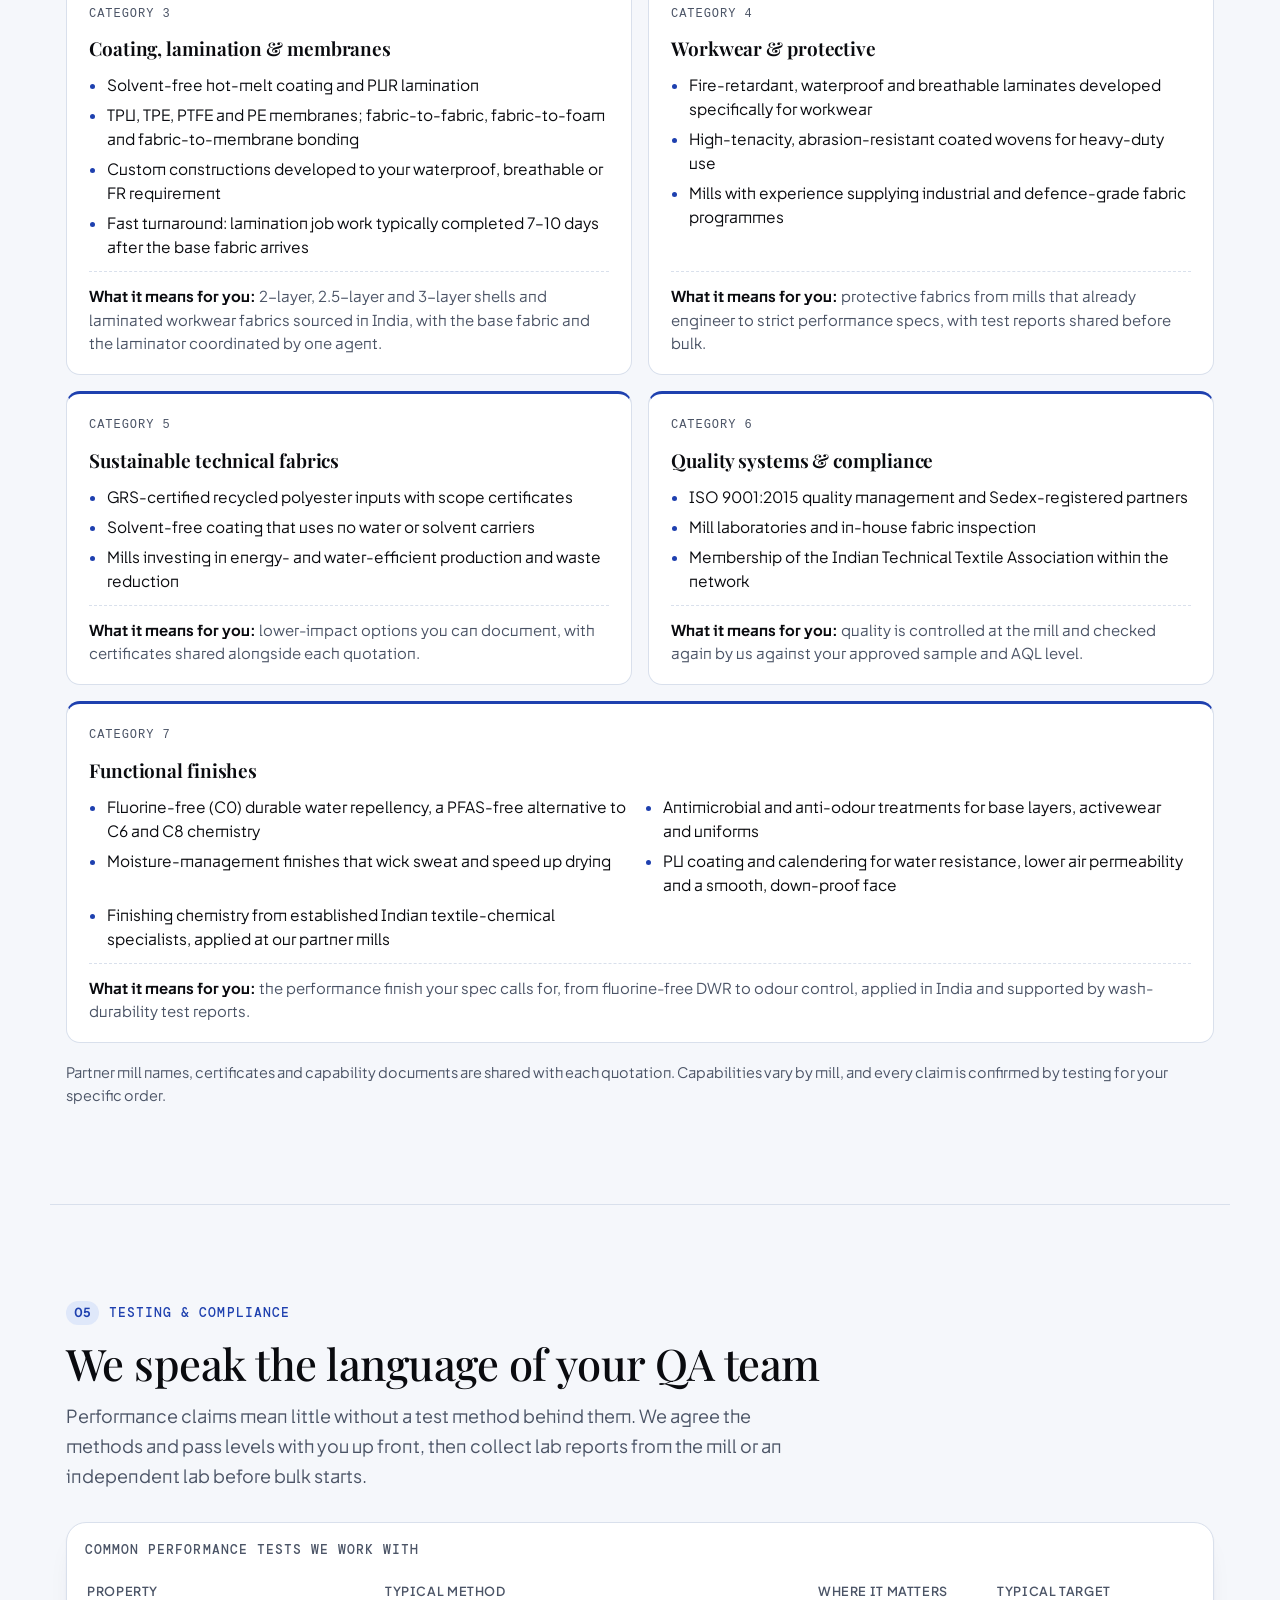
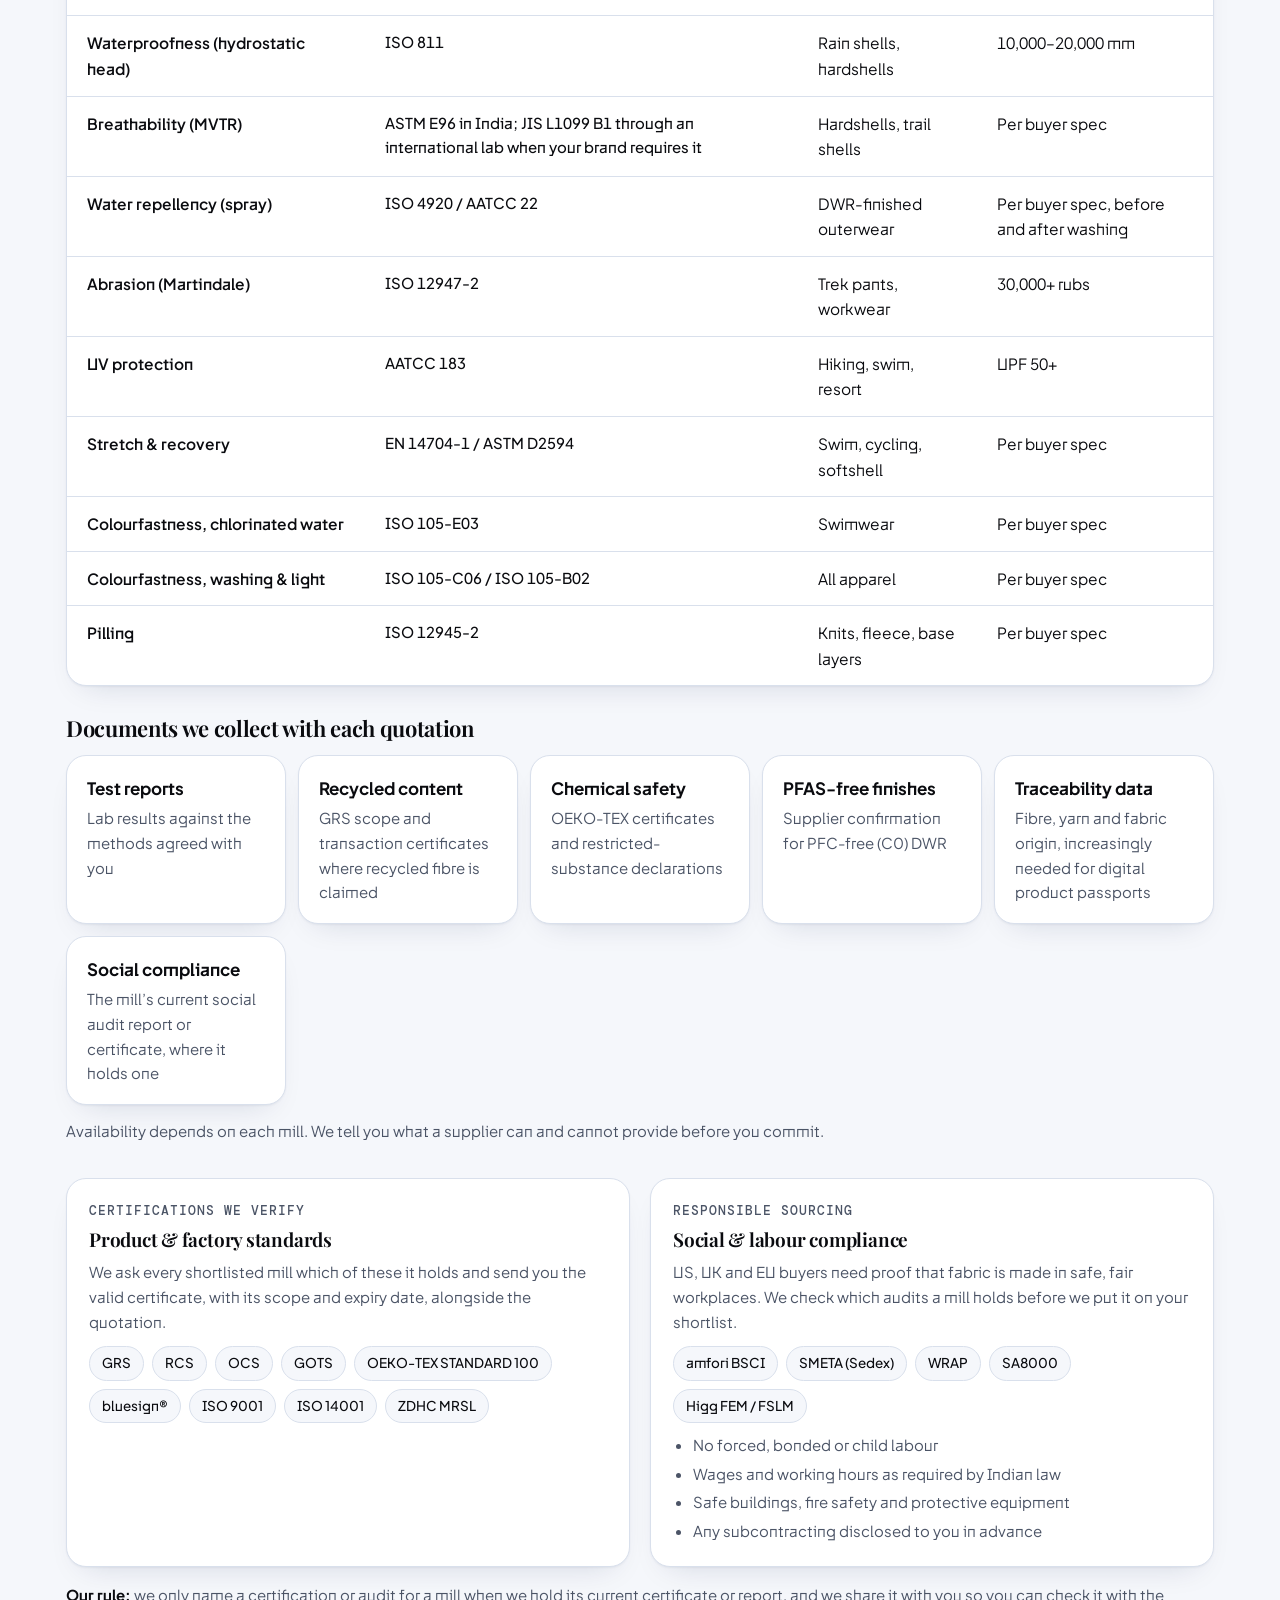
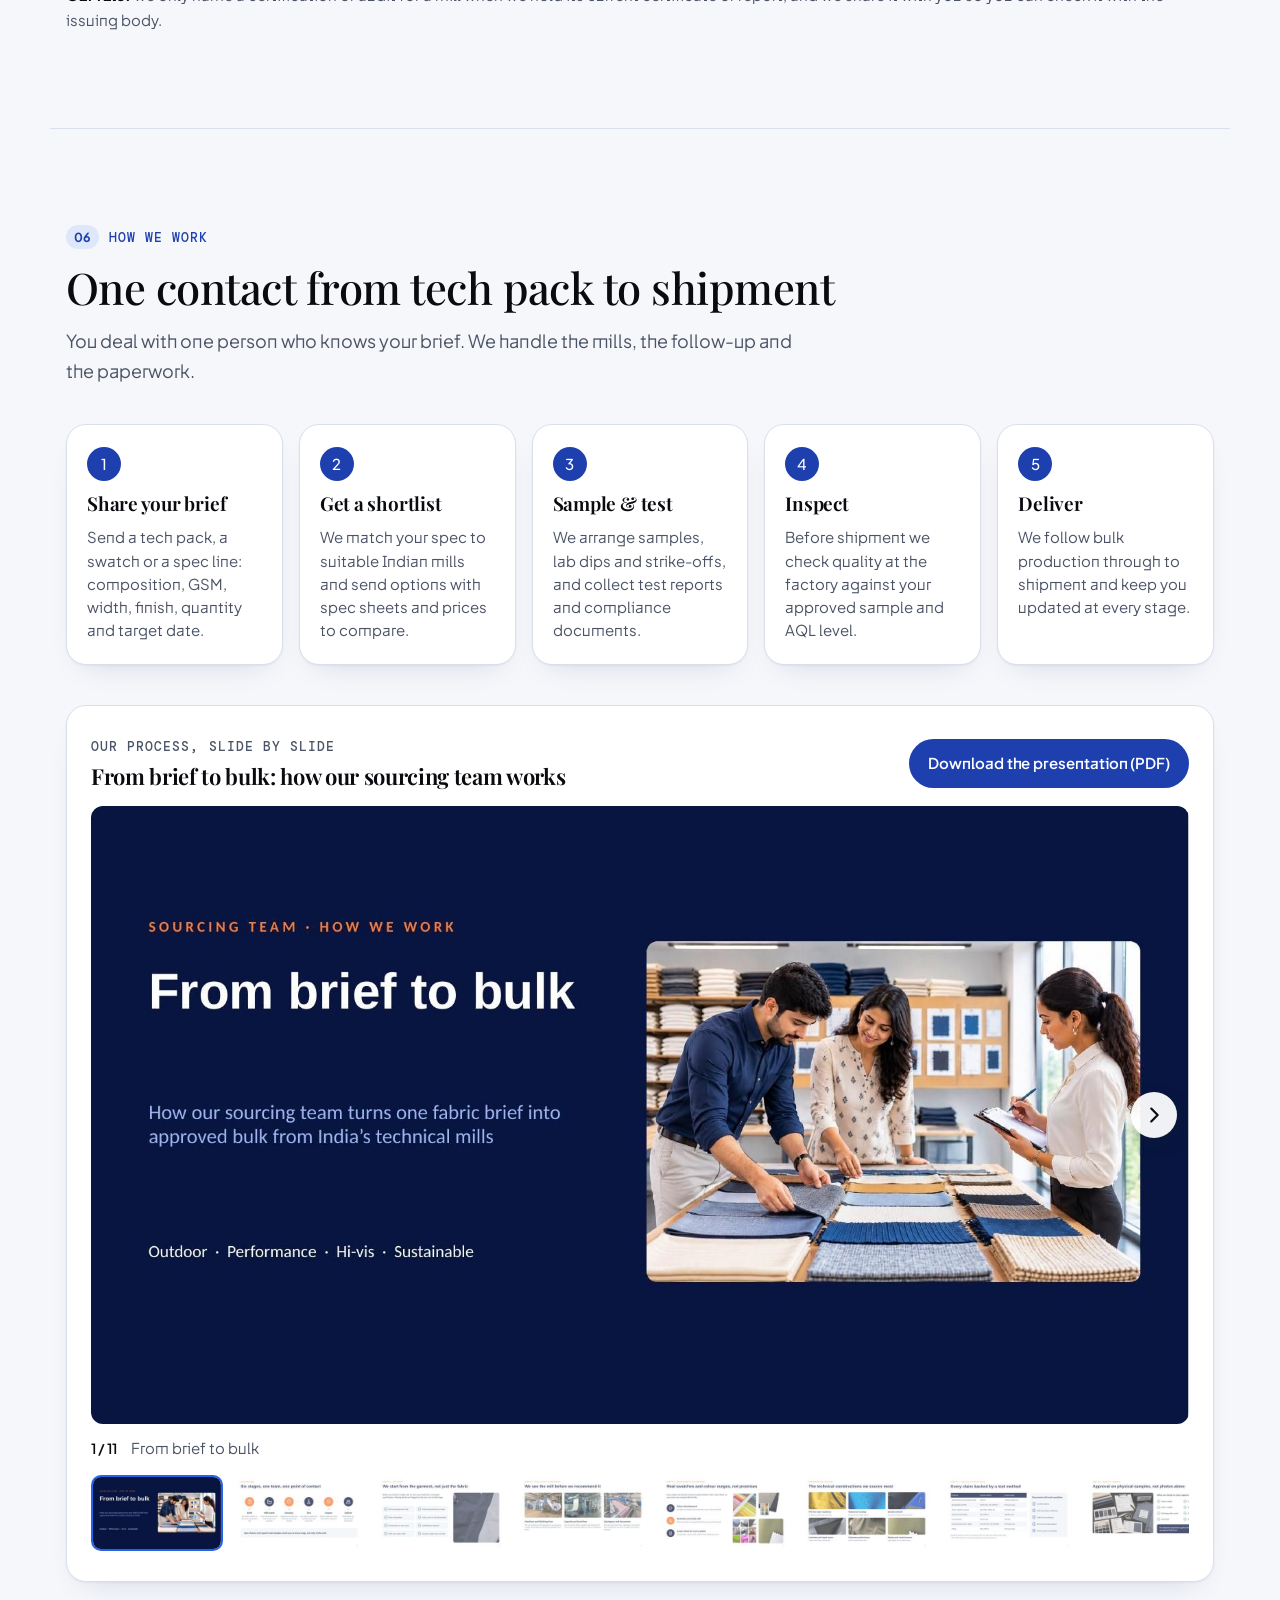
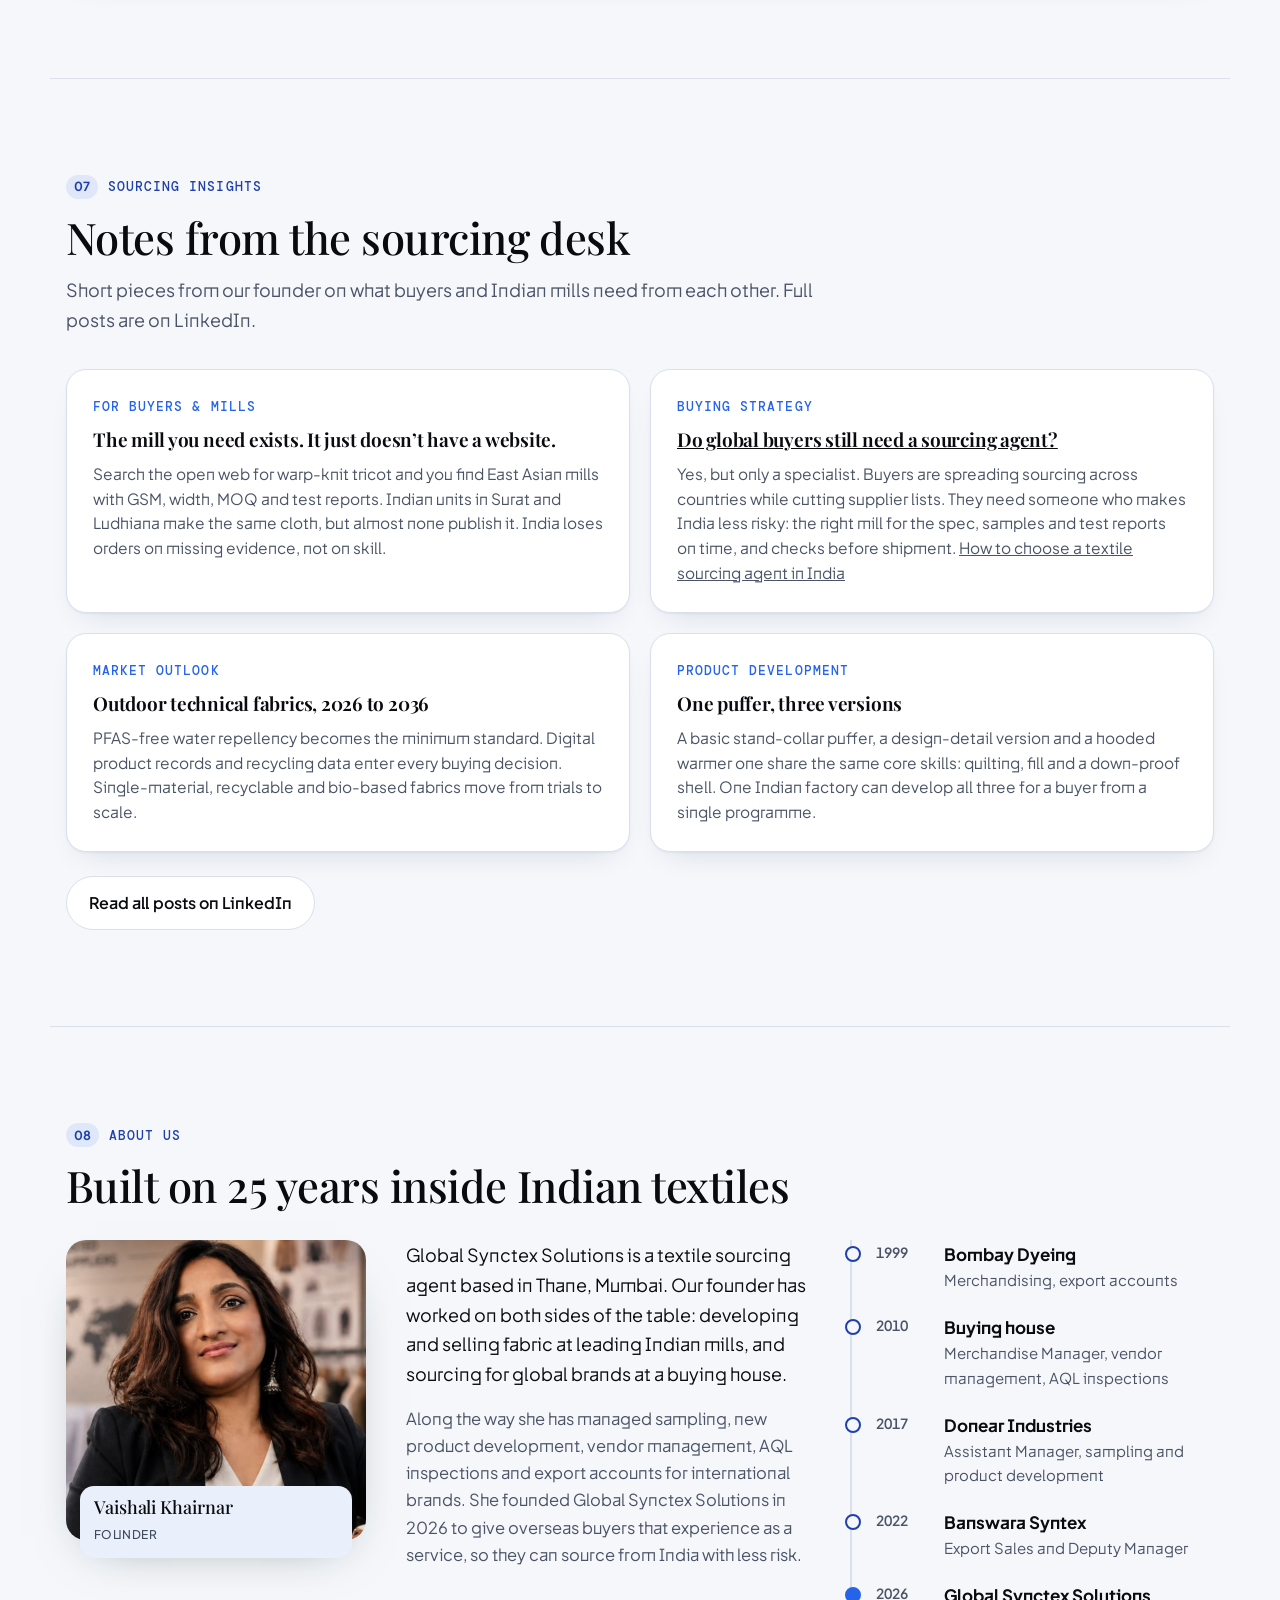
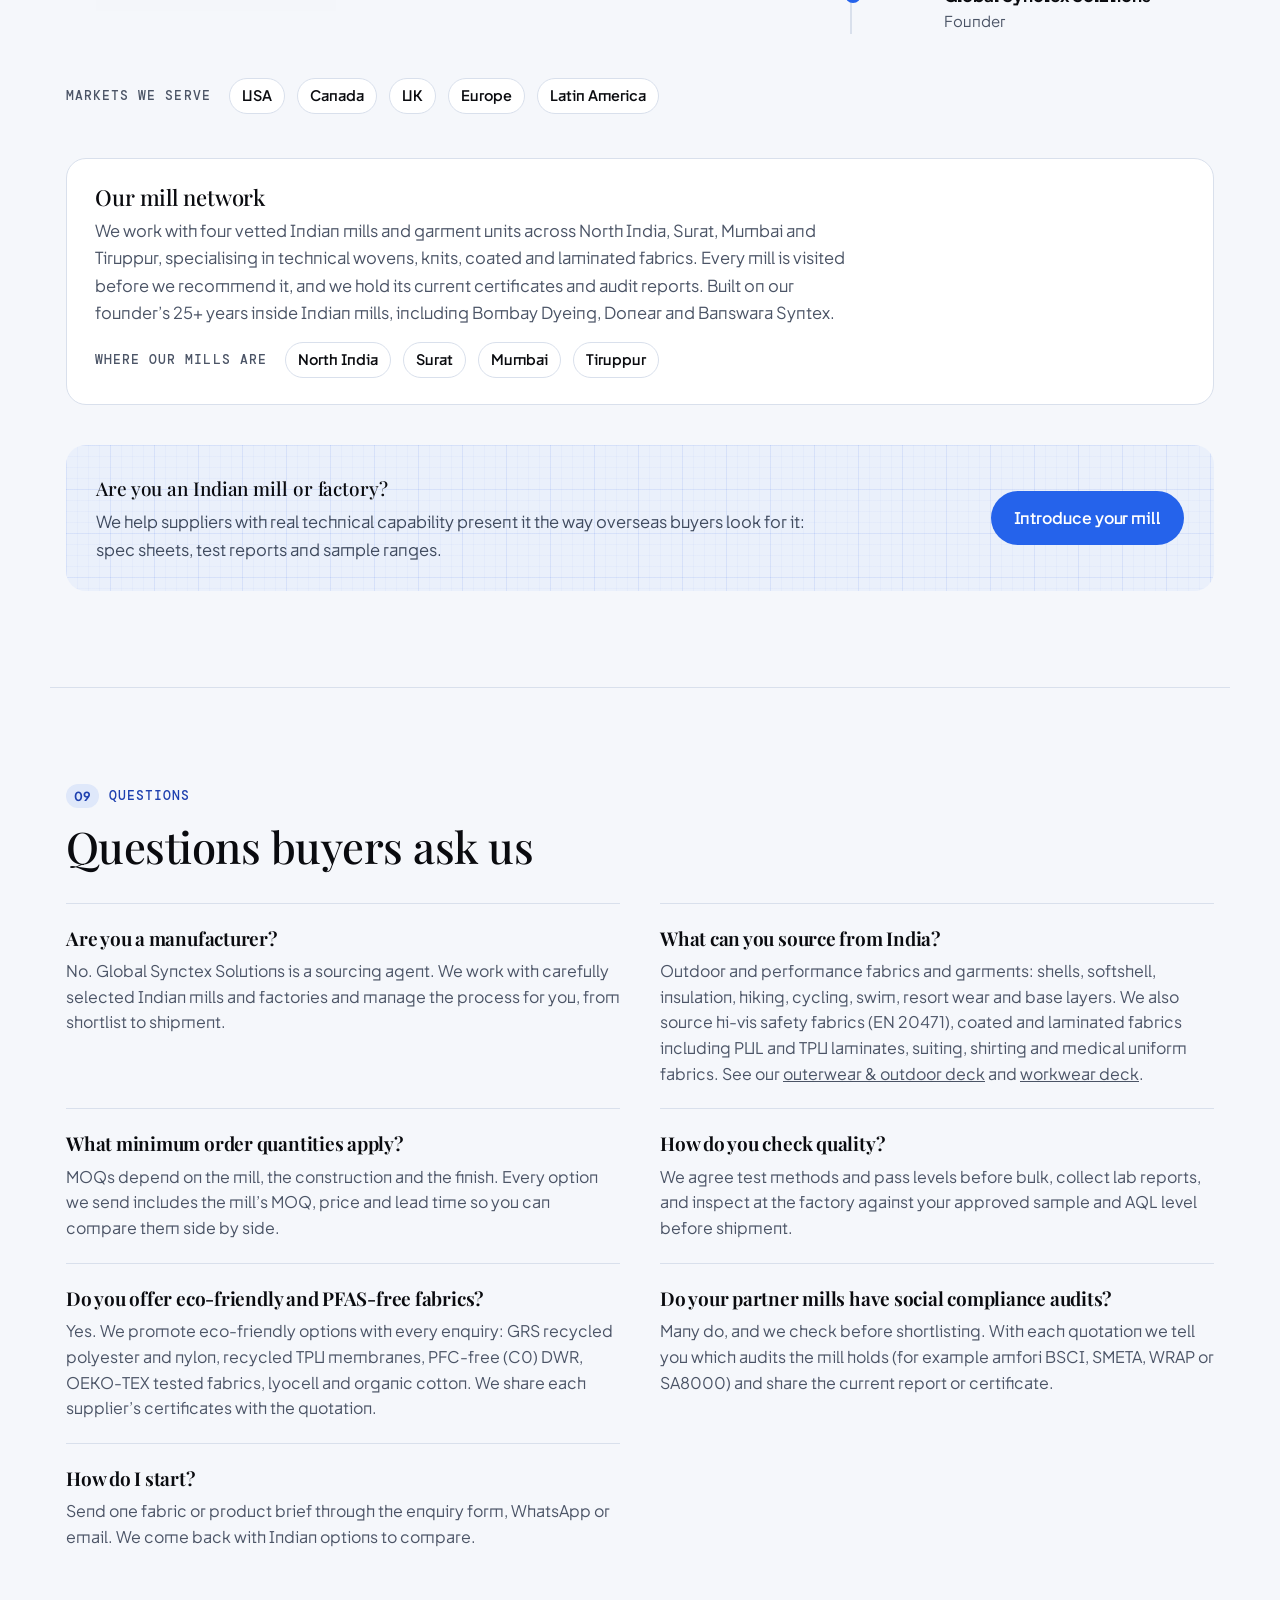
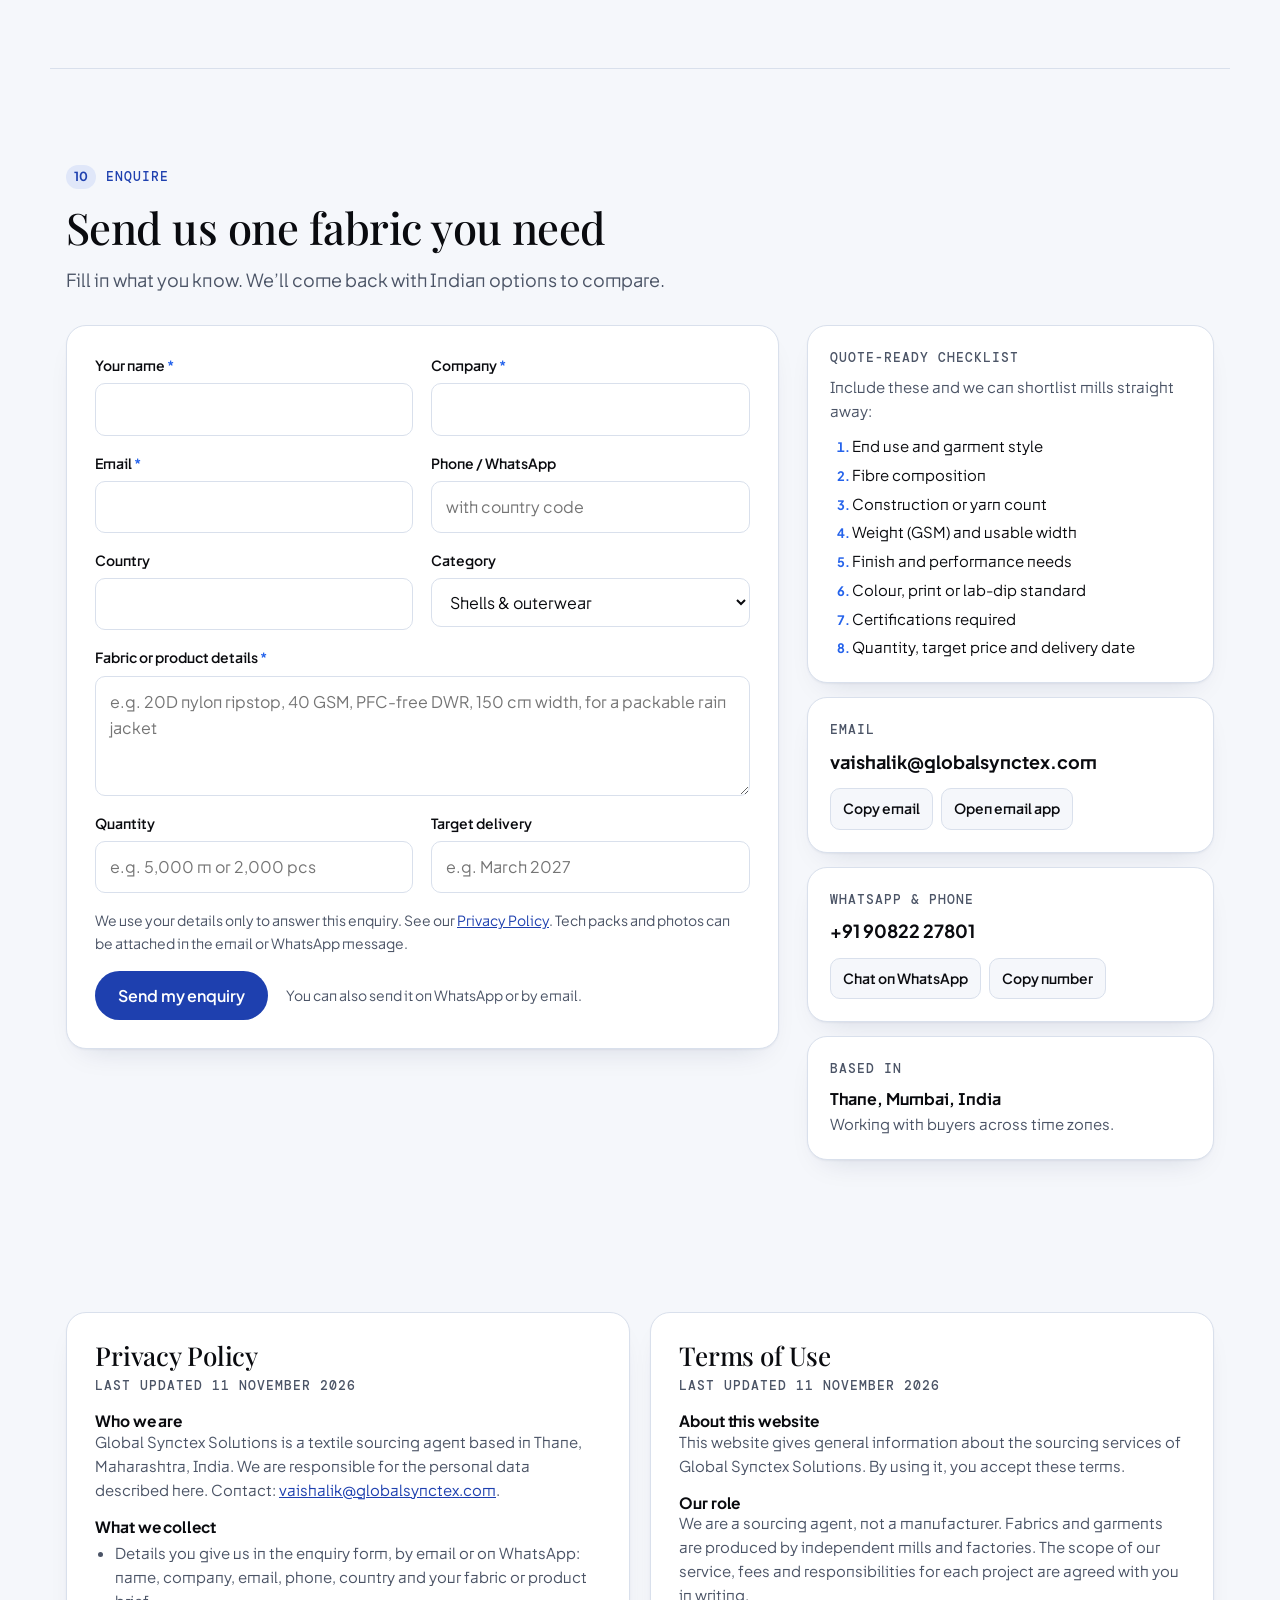
==== commit 90227b34: "Draft: add functional finishes category" ====
--- a/index.html
+++ b/index.html
@@ -935,9 +935,130 @@
     </div>
   </section>
 
+  <section class="sec" id="network" aria-labelledby="net-h">
+  <style>
+    .net-grid{margin-top:30px;display:grid;grid-template-columns:repeat(2,minmax(0,1fr));gap:16px}
+    .net-card{background:var(--sheet);border:1px solid var(--line);border-radius:14px;padding:22px 22px 20px;display:flex;flex-direction:column;gap:12px;min-width:0;border-top:3px solid var(--brand)}
+    .net-tag{font-family:var(--mono);font-size:12px;letter-spacing:.08em;text-transform:uppercase;color:var(--muted)}
+    .net-card h3{font-size:19px;font-weight:650;line-height:1.3;margin:0}
+    .net-card ul{margin:0;padding-left:18px;display:grid;gap:6px;font-size:15.5px;line-height:1.55}
+    .net-card ul li::marker{color:var(--brand)}
+    .net-why{margin:auto 0 0;padding-top:12px;border-top:1px dashed var(--line);font-size:15px;line-height:1.55;color:var(--muted)}
+    .net-why b{color:var(--ink)}
+    .net-wide{grid-column:1/-1}
+    .net-wide ul{grid-template-columns:repeat(2,minmax(0,1fr));column-gap:28px}
+    @media (max-width:900px){.net-wide ul{grid-template-columns:1fr}}
+    .net-strip{margin-top:22px;display:grid;grid-template-columns:repeat(4,minmax(0,1fr));gap:12px}
+    .net-stat{background:var(--paper);border:1px solid var(--line);border-radius:12px;padding:14px 16px}
+    .net-stat b{display:block;font-size:17px;line-height:1.3}
+    .net-stat span{font-size:14px;color:var(--muted);line-height:1.45}
+    .net-note{margin-top:18px;font-size:14.5px;line-height:1.6;color:var(--muted)}
+    @media (max-width:900px){.net-grid{grid-template-columns:1fr}.net-strip{grid-template-columns:repeat(2,minmax(0,1fr))}}
+    @media (max-width:480px){.net-strip{grid-template-columns:1fr}}
+  </style>
+    <div class="wrap">
+      <div class="sec-label"><span class="num">04</span><span class="label">Our mill network</span></div>
+      <div style="min-width:0">
+        <h2 id="net-h">A sourcing network built on India&rsquo;s strongest technical mills</h2>
+        <p class="intro">We don&rsquo;t source from whoever answers the phone. Our partner network includes some of India&rsquo;s most established technical-textile manufacturers: vertically integrated synthetic weavers, engineered-fabric specialists and dedicated coating and lamination houses. Here is what that network can do, category by category.</p>
+
+        <div class="net-strip" role="list">
+          <div class="net-stat" role="listitem"><b>Yarn to finished roll</b><span>Weaving, dyeing, functional finishing, coating and lamination, all within the network</span></div>
+          <div class="net-stat" role="listitem"><b>Nylon &amp; polyester filament</b><span>Including stretch, ripstop and recycled (GRS) options</span></div>
+          <div class="net-stat" role="listitem"><b>Up to 126&Prime; wide</b><span>Coating and lamination widths from 42 to 126 inches</span></div>
+          <div class="net-stat" role="listitem"><b>Certified partners</b><span>ISO 9001, GRS and Sedex-registered mills in the network</span></div>
+        </div>
+
+        <div class="net-grid">
+          <article class="net-card">
+            <span class="net-tag">Category 1</span>
+            <h3>Outdoor &amp; performance wovens</h3>
+            <ul>
+              <li>Large, modern synthetic weaving capacity in polyester, nylon and their stretch versions, built for outerwear and sportswear</li>
+              <li>Finishes for breathability, water resistance and wind resistance</li>
+              <li>Part of vertically integrated groups that supply major international apparel brands</li>
+            </ul>
+            <p class="net-why"><b>What it means for you:</b> consistent bulk quality and repeatable shade and handle from season to season, not one-off lots.</p>
+          </article>
+
+          <article class="net-card">
+            <span class="net-tag">Category 2</span>
+            <h3>Engineered technical fabrics</h3>
+            <ul>
+              <li>Woven, coated and laminated nylon and polyester filament fabrics engineered to a performance target</li>
+              <li>Built to measured tensile strength, tear strength, abrasion resistance, air permeability and waterproofing</li>
+              <li>A deep library of proven constructions serving outdoor, industrial, automotive and defence-grade applications</li>
+            </ul>
+            <p class="net-why"><b>What it means for you:</b> you brief us a performance spec, and we match it to a construction that has already been proven in demanding end uses.</p>
+          </article>
+
+          <article class="net-card">
+            <span class="net-tag">Category 3</span>
+            <h3>Coating, lamination &amp; membranes</h3>
+            <ul>
+              <li>Solvent-free hot-melt coating and PUR lamination</li>
+              <li>TPU, TPE, PTFE and PE membranes; fabric-to-fabric, fabric-to-foam and fabric-to-membrane bonding</li>
+              <li>Custom constructions developed to your waterproof, breathable or FR requirement</li>
+              <li>Fast turnaround: lamination job work typically completed 7&ndash;10 days after the base fabric arrives</li>
+            </ul>
+            <p class="net-why"><b>What it means for you:</b> 2-layer, 2.5-layer and 3-layer shells and laminated workwear fabrics sourced in India, with the base fabric and the laminator coordinated by one agent.</p>
+          </article>
+
+          <article class="net-card">
+            <span class="net-tag">Category 4</span>
+            <h3>Workwear &amp; protective</h3>
+            <ul>
+              <li>Fire-retardant, waterproof and breathable laminates developed specifically for workwear</li>
+              <li>High-tenacity, abrasion-resistant coated wovens for heavy-duty use</li>
+              <li>Mills with experience supplying industrial and defence-grade fabric programmes</li>
+            </ul>
+            <p class="net-why"><b>What it means for you:</b> protective fabrics from mills that already engineer to strict performance specs, with test reports shared before bulk.</p>
+          </article>
+
+          <article class="net-card">
+            <span class="net-tag">Category 5</span>
+            <h3>Sustainable technical fabrics</h3>
+            <ul>
+              <li>GRS-certified recycled polyester inputs with scope certificates</li>
+              <li>Solvent-free coating that uses no water or solvent carriers</li>
+              <li>Mills investing in energy- and water-efficient production and waste reduction</li>
+            </ul>
+            <p class="net-why"><b>What it means for you:</b> lower-impact options you can document, with certificates shared alongside each quotation.</p>
+          </article>
+
+          <article class="net-card">
+            <span class="net-tag">Category 6</span>
+            <h3>Quality systems &amp; compliance</h3>
+            <ul>
+              <li>ISO 9001:2015 quality management and Sedex-registered partners</li>
+              <li>Mill laboratories and in-house fabric inspection</li>
+              <li>Membership of the Indian Technical Textile Association within the network</li>
+            </ul>
+            <p class="net-why"><b>What it means for you:</b> quality is controlled at the mill and checked again by us against your approved sample and AQL level.</p>
+          </article>
+
+          <article class="net-card net-wide">
+            <span class="net-tag">Category 7</span>
+            <h3>Functional finishes</h3>
+            <ul>
+              <li>Fluorine-free (C0) durable water repellency, a PFAS-free alternative to C6 and C8 chemistry</li>
+              <li>Antimicrobial and anti-odour treatments for base layers, activewear and uniforms</li>
+              <li>Moisture-management finishes that wick sweat and speed up drying</li>
+              <li>PU coating and calendering for water resistance, lower air permeability and a smooth, down-proof face</li>
+              <li>Finishing chemistry from established Indian textile-chemical specialists, applied at our partner mills</li>
+            </ul>
+            <p class="net-why"><b>What it means for you:</b> the performance finish your spec calls for, from fluorine-free DWR to odour control, applied in India and supported by wash-durability test reports.</p>
+          </article>
+        </div>
+
+        <p class="net-note">Partner mill names, certificates and capability documents are shared with each quotation. Capabilities vary by mill, and every claim is confirmed by testing for your specific order.</p>
+      </div>
+    </div>
+  </section>
+
   <section class="sec" id="testing" aria-labelledby="test-h">
     <div class="wrap">
-      <div class="sec-label"><span class="num">04</span><span class="label">Testing &amp; compliance</span></div>
+      <div class="sec-label"><span class="num">05</span><span class="label">Testing &amp; compliance</span></div>
       <div style="min-width:0">
         <h2 id="test-h">We speak the language of your QA team</h2>
         <p class="intro">Performance claims mean little without a test method behind them. We agree the methods and pass levels with you up front, then collect lab reports from the mill or an independent lab before bulk starts.</p>
@@ -997,7 +1118,7 @@
 
   <section class="sec" id="process" aria-labelledby="process-h">
     <div class="wrap">
-      <div class="sec-label"><span class="num">05</span><span class="label">How we work</span></div>
+      <div class="sec-label"><span class="num">06</span><span class="label">How we work</span></div>
       <div style="min-width:0">
         <h2 id="process-h">One contact from tech pack to shipment</h2>
         <p class="intro">You deal with one person who knows your brief. We handle the mills, the follow-up and the paperwork.</p>
@@ -1030,7 +1151,7 @@
 
   <section class="sec" id="insights" aria-labelledby="ins-h">
     <div class="wrap">
-      <div class="sec-label"><span class="num">06</span><span class="label">Sourcing insights</span></div>
+      <div class="sec-label"><span class="num">07</span><span class="label">Sourcing insights</span></div>
       <div style="min-width:0">
         <h2 id="ins-h">Notes from the sourcing desk</h2>
         <p class="intro">Short pieces from our founder on what buyers and Indian mills need from each other. Full posts are on LinkedIn.</p>
@@ -1051,7 +1172,7 @@
 
   <section class="sec" id="about" aria-labelledby="about-h">
     <div class="wrap">
-      <div class="sec-label"><span class="num">07</span><span class="label">About us</span></div>
+      <div class="sec-label"><span class="num">08</span><span class="label">About us</span></div>
       <div style="min-width:0">
         <h2 id="about-h">Built on 25 years inside Indian textiles</h2>
         <div class="founder">
@@ -1091,7 +1212,7 @@
 
   <section class="sec" id="faq" aria-labelledby="faq-h">
     <div class="wrap">
-      <div class="sec-label"><span class="num">08</span><span class="label">Questions</span></div>
+      <div class="sec-label"><span class="num">09</span><span class="label">Questions</span></div>
       <div style="min-width:0">
         <h2 id="faq-h">Questions buyers ask us</h2>
         <div class="faq">
@@ -1109,7 +1230,7 @@
 
   <section class="sec" id="enquire" aria-labelledby="enq-h">
     <div class="wrap">
-      <div class="sec-label"><span class="num">09</span><span class="label">Enquire</span></div>
+      <div class="sec-label"><span class="num">10</span><span class="label">Enquire</span></div>
       <div style="min-width:0">
         <h2 id="enq-h">Send us one fabric you need</h2>
         <p class="intro">Fill in what you know. We&rsquo;ll come back with Indian options to compare.</p>
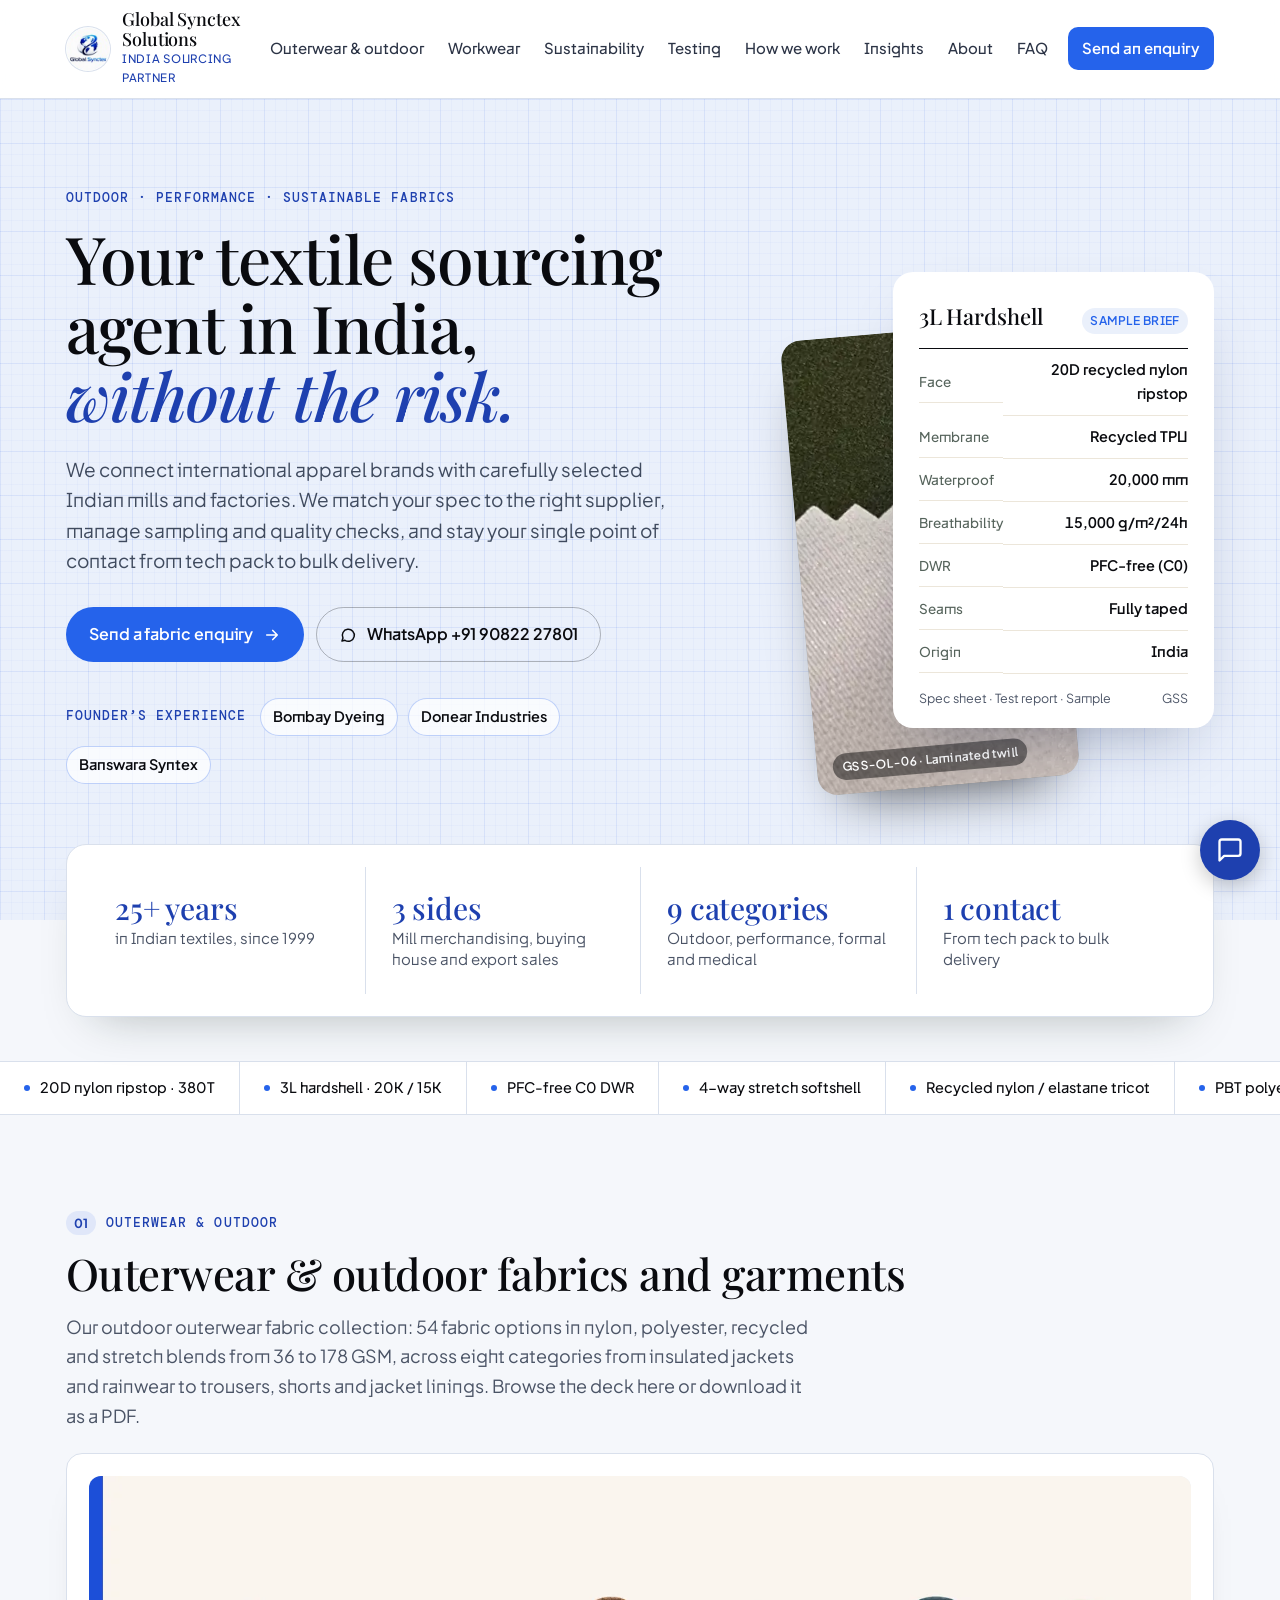
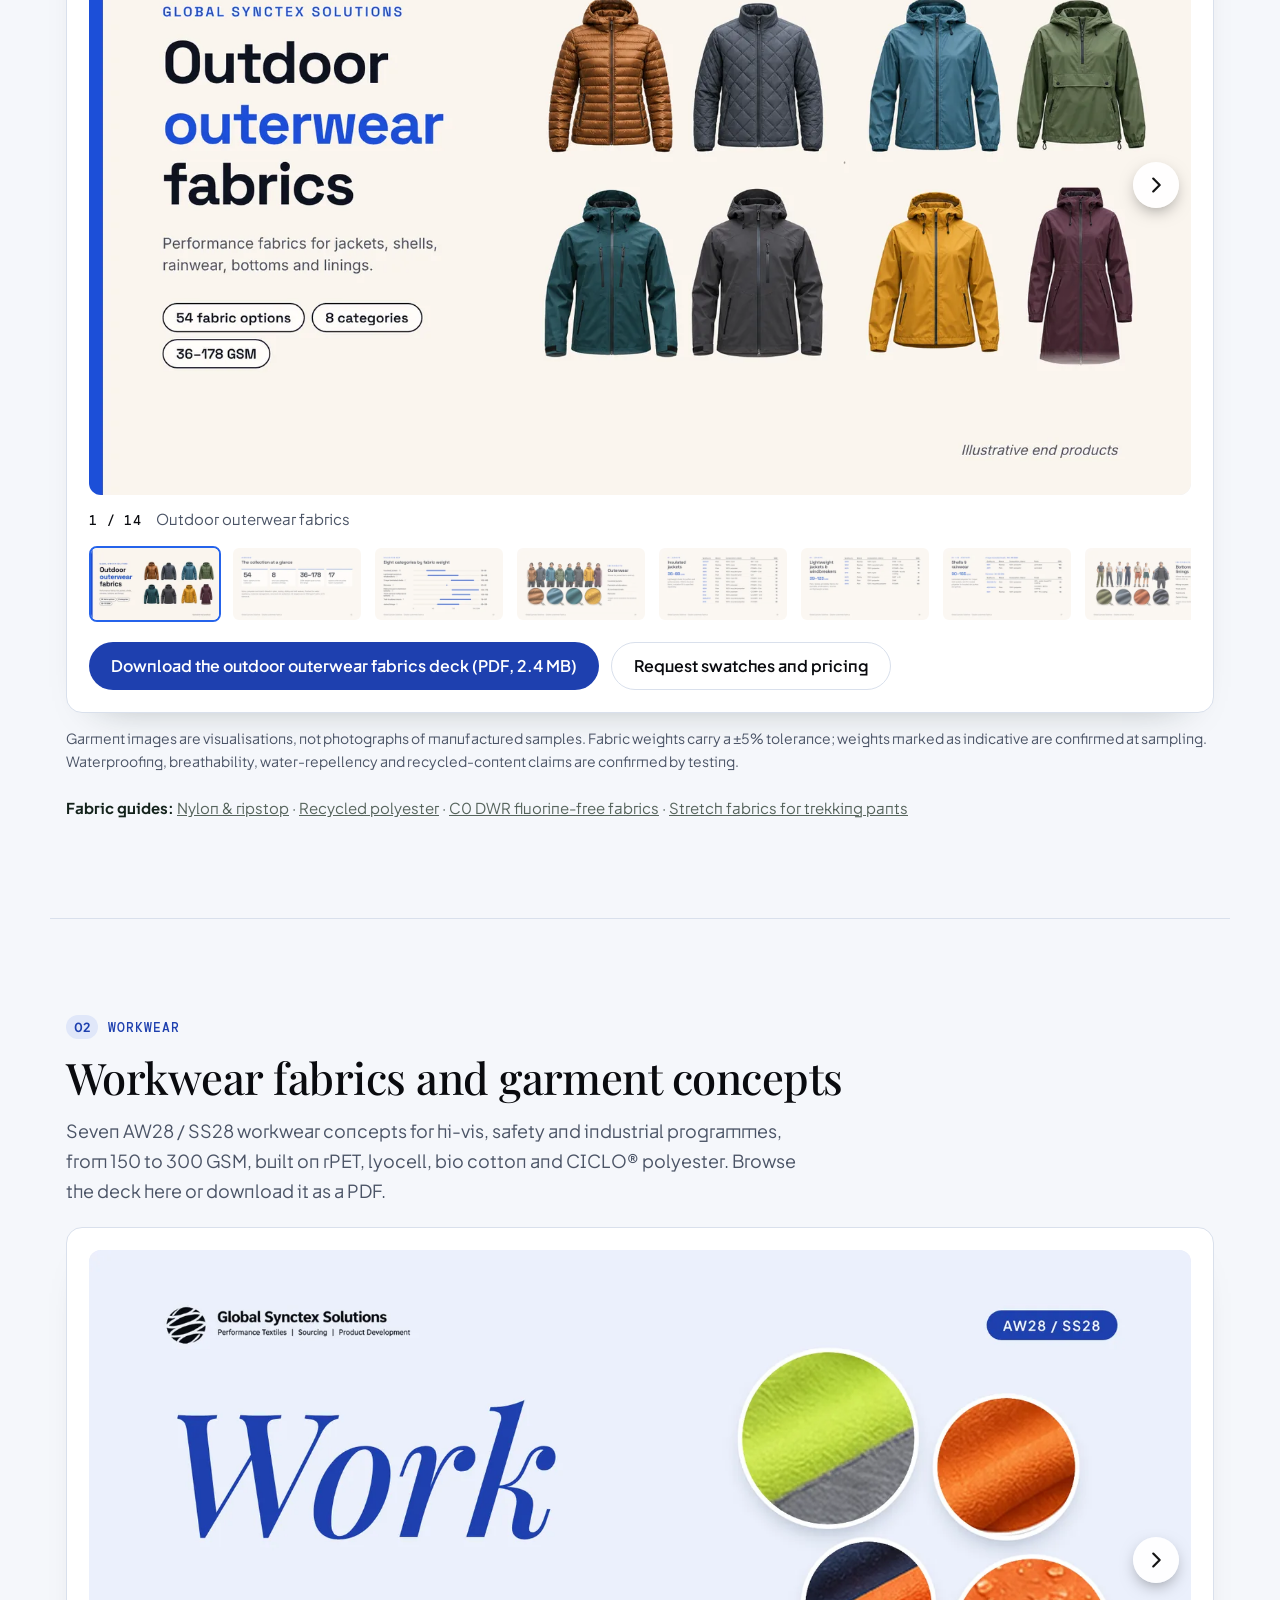
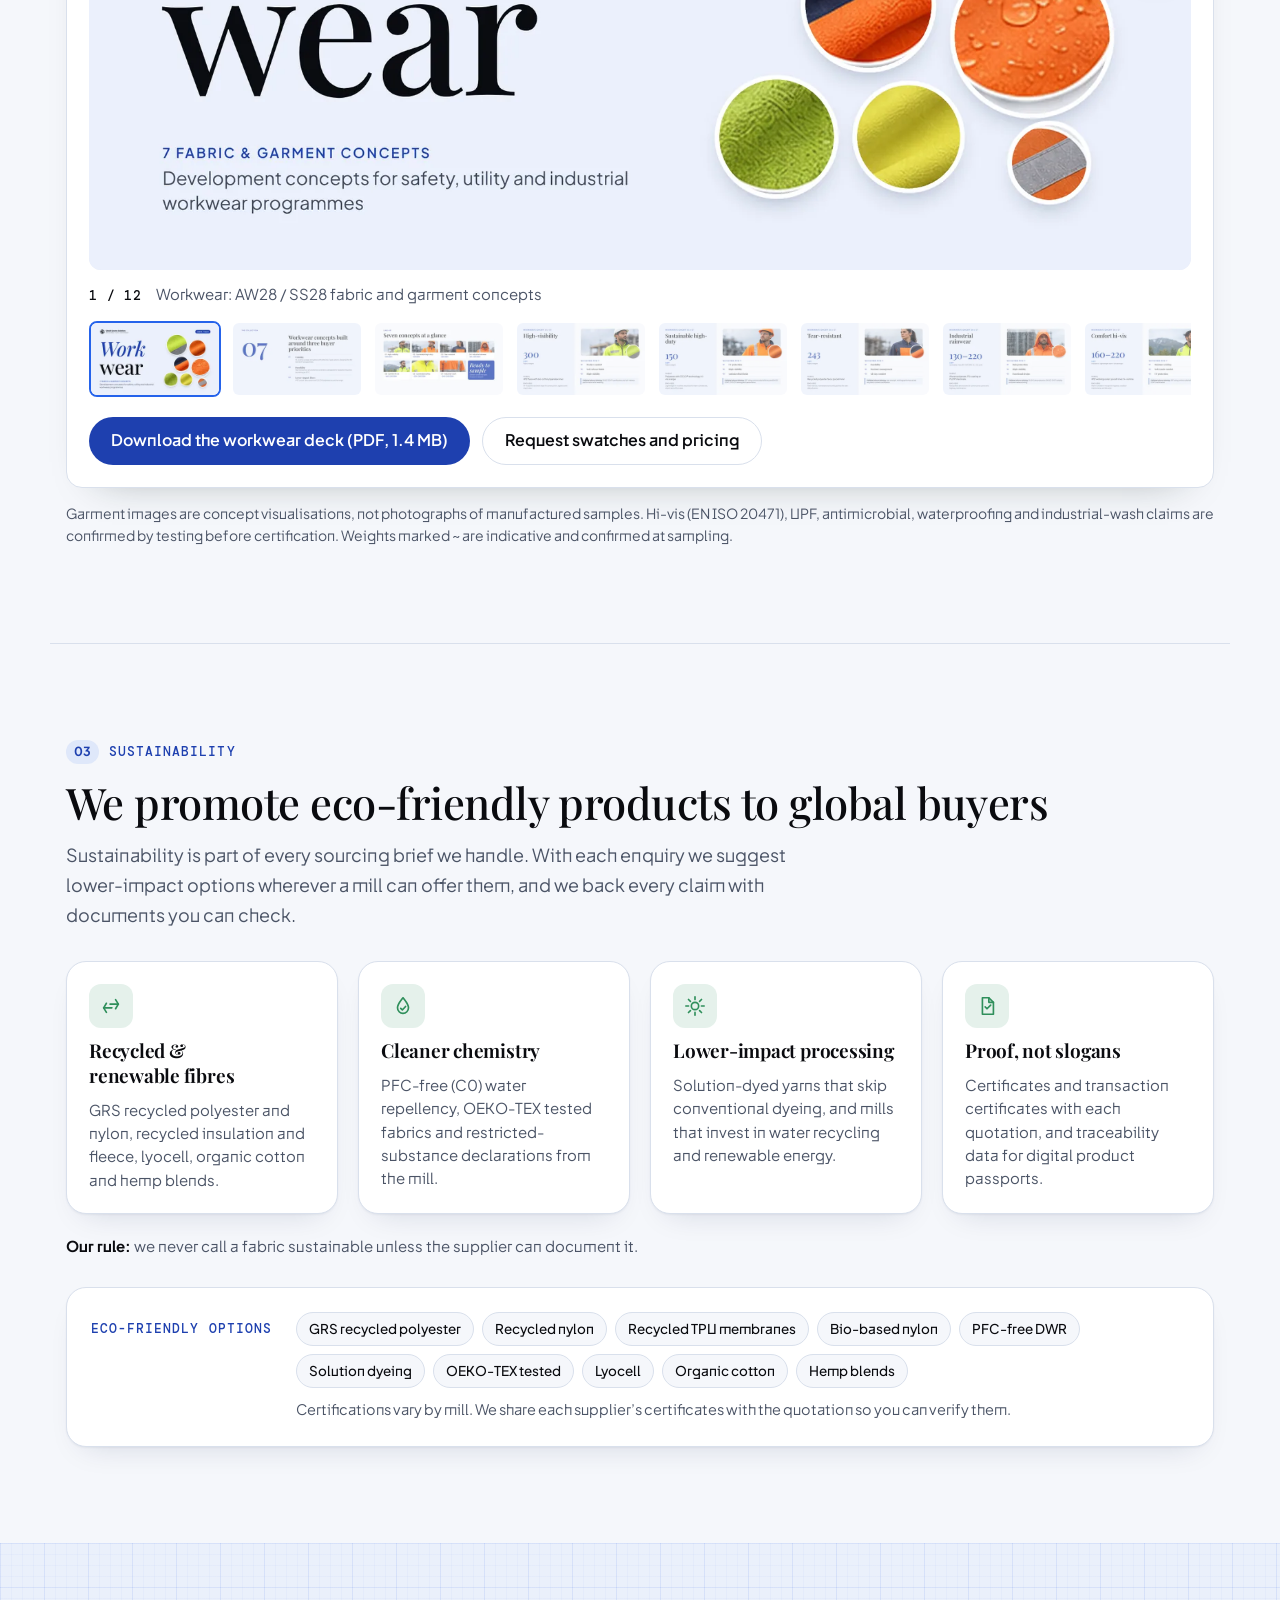
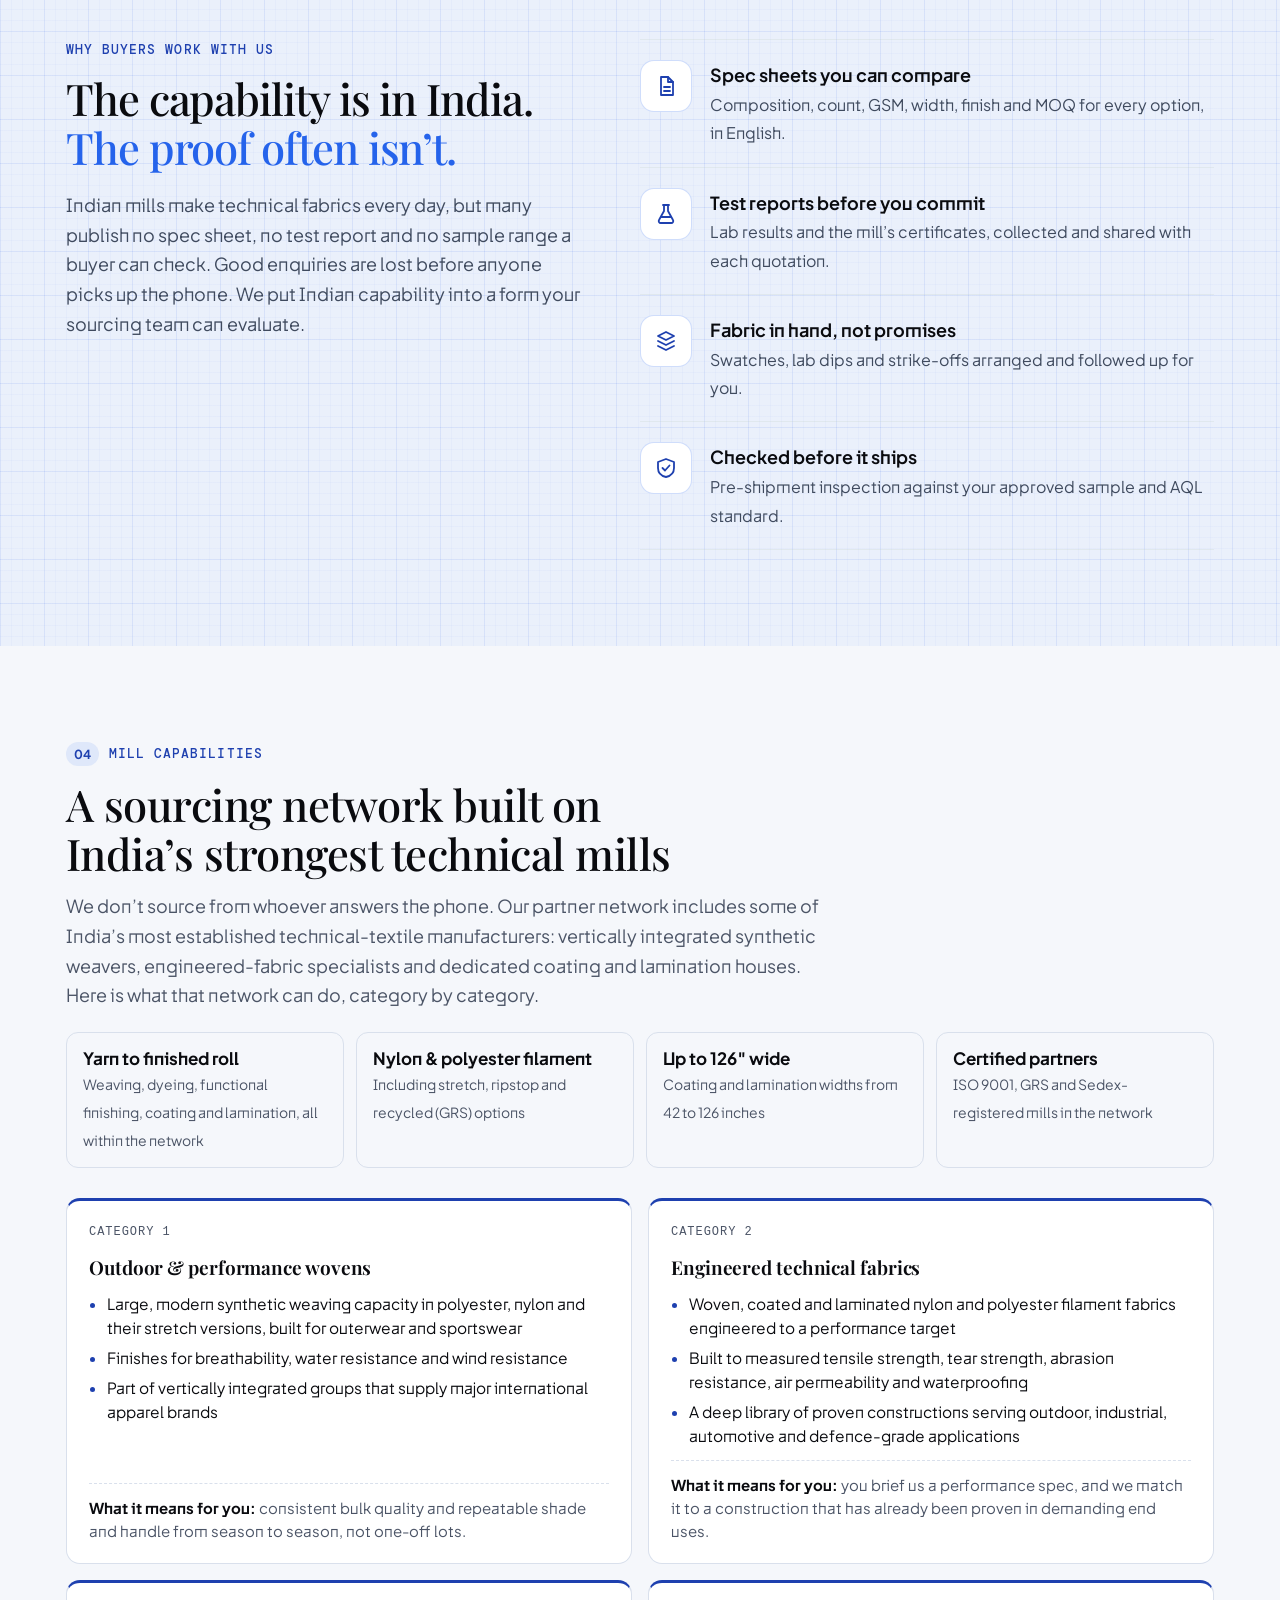
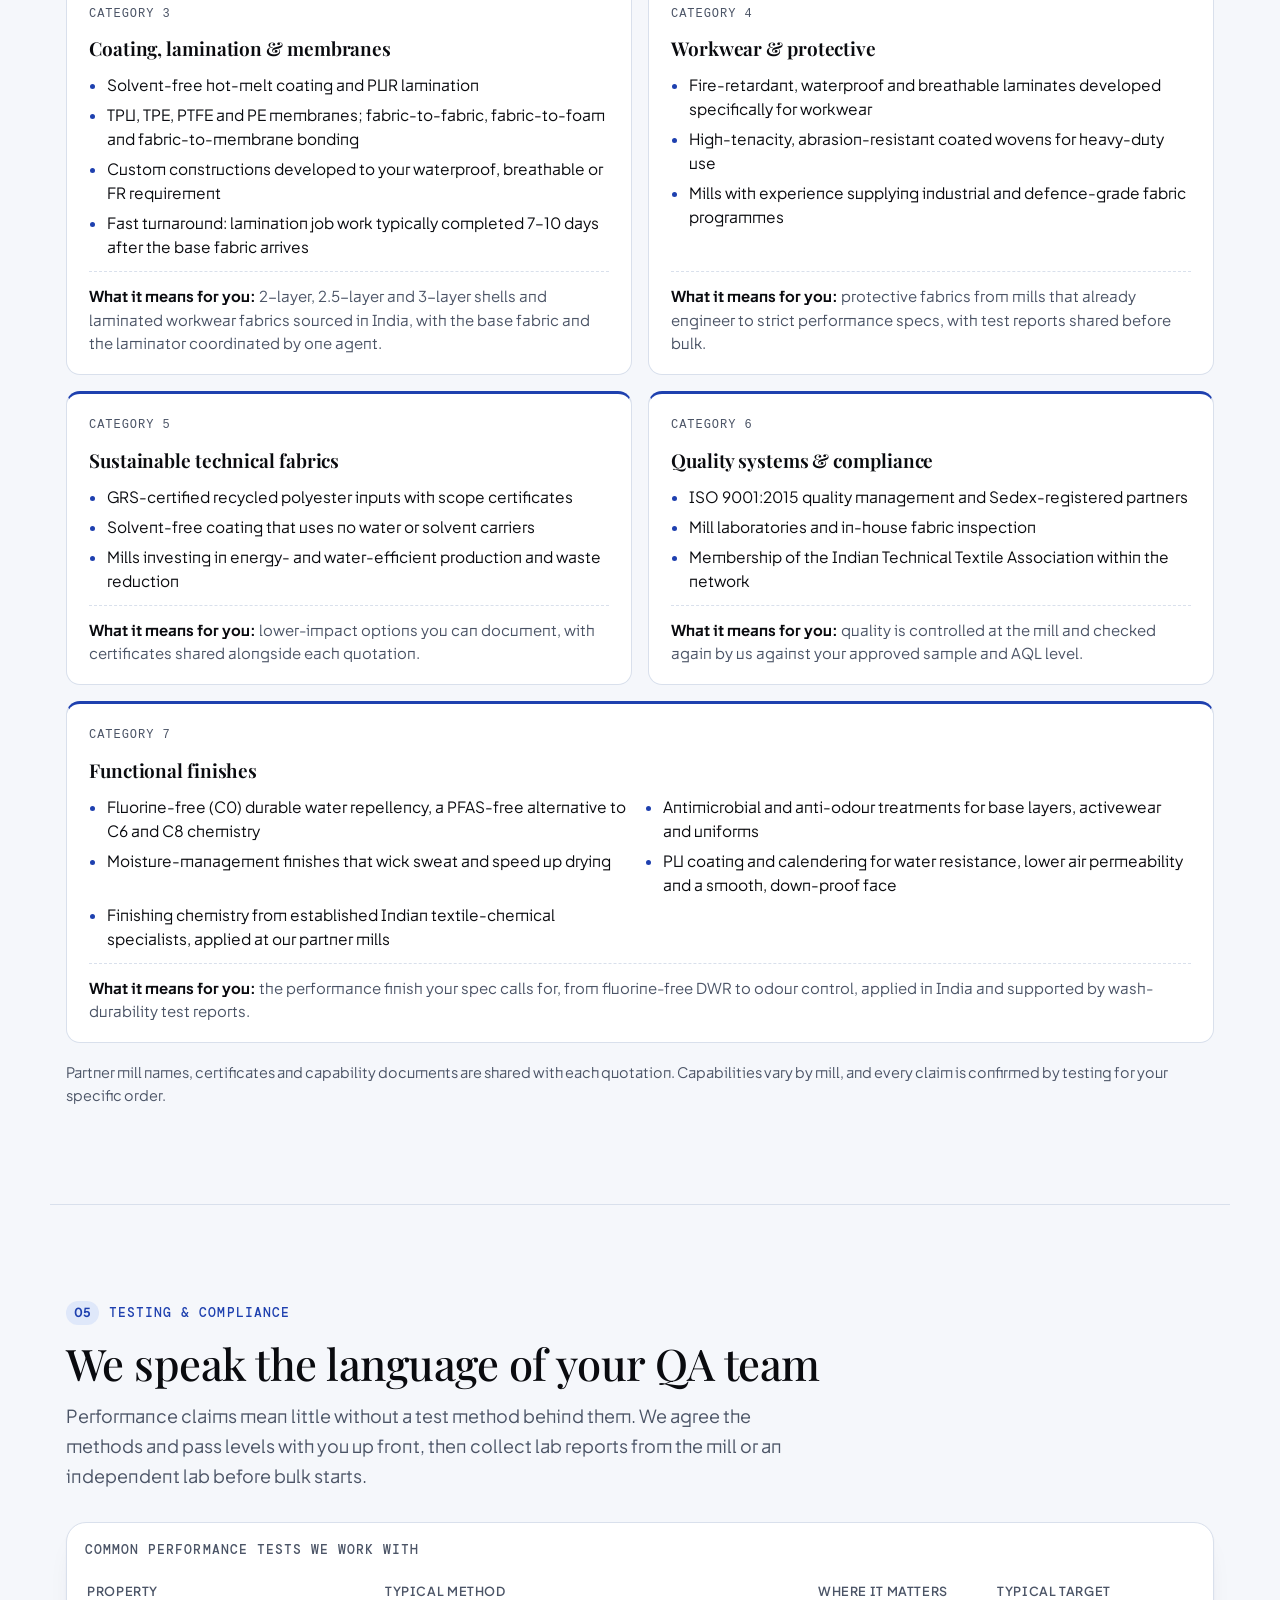
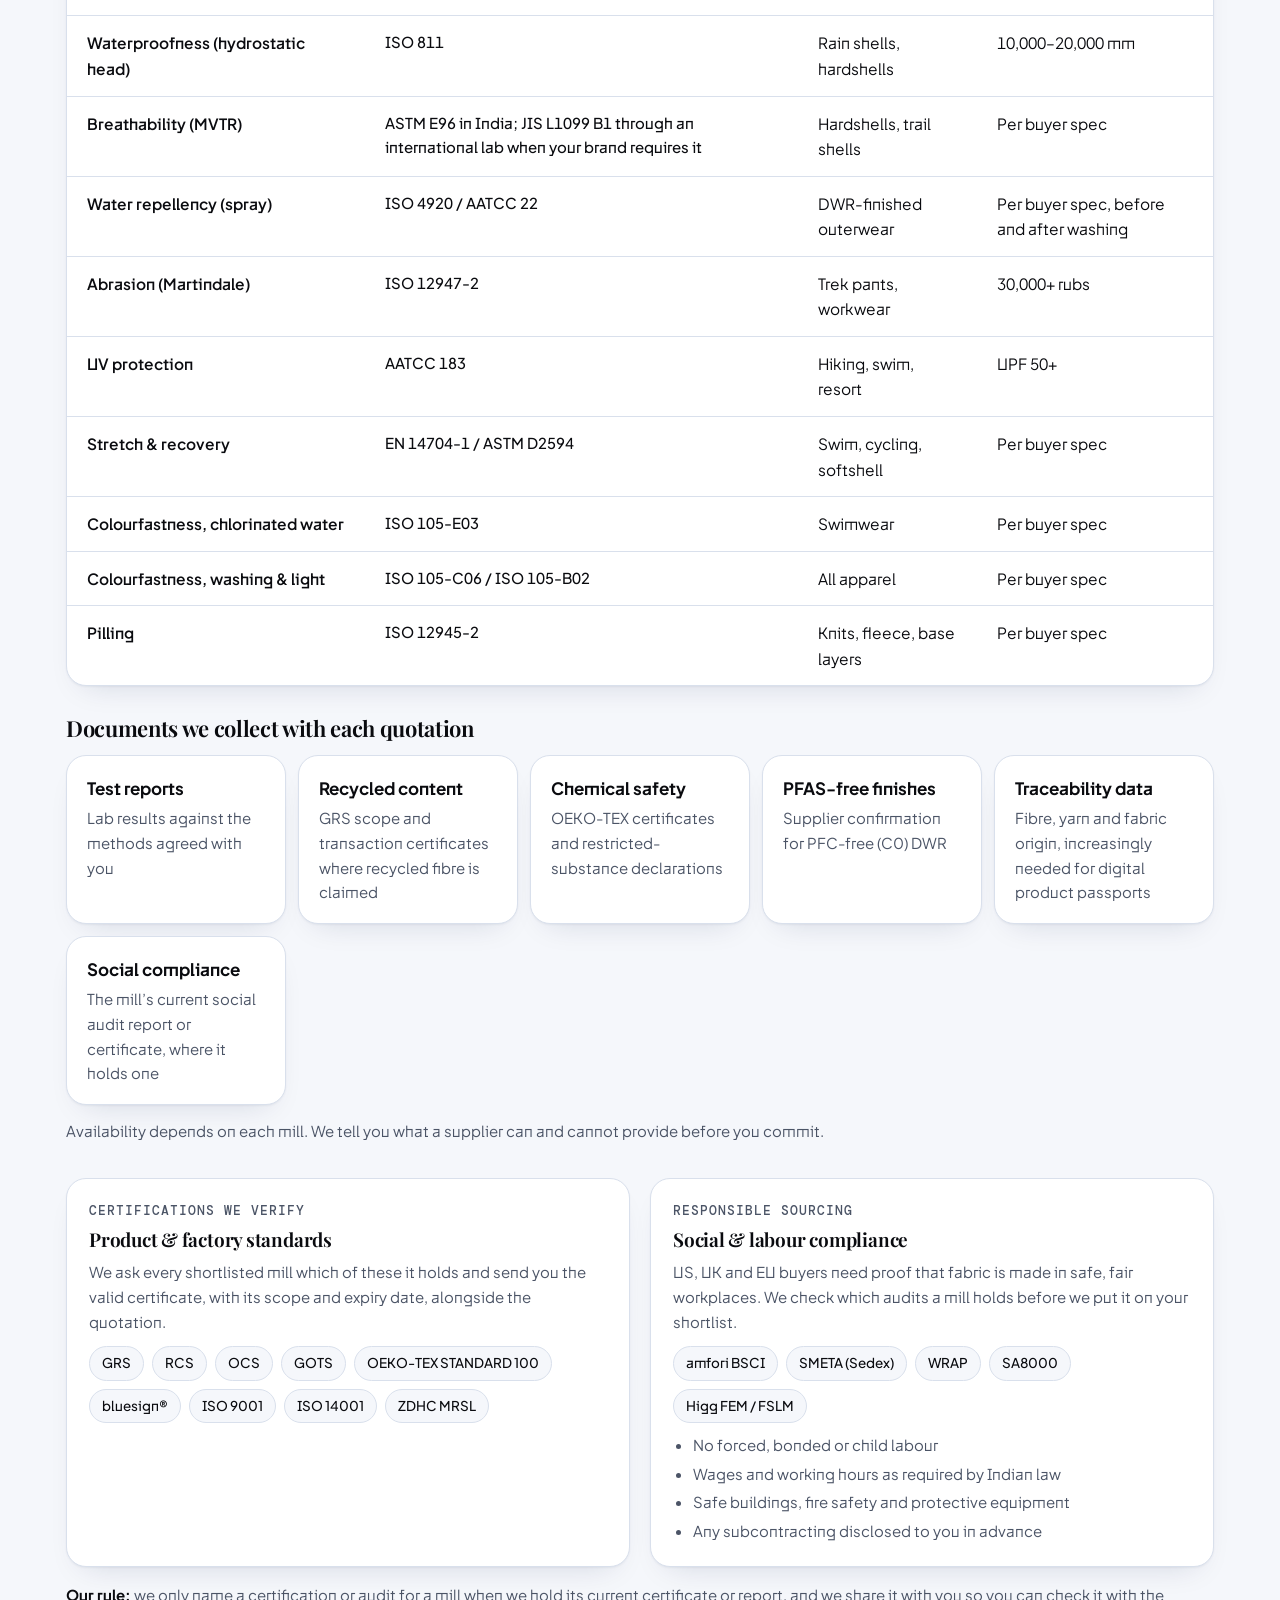
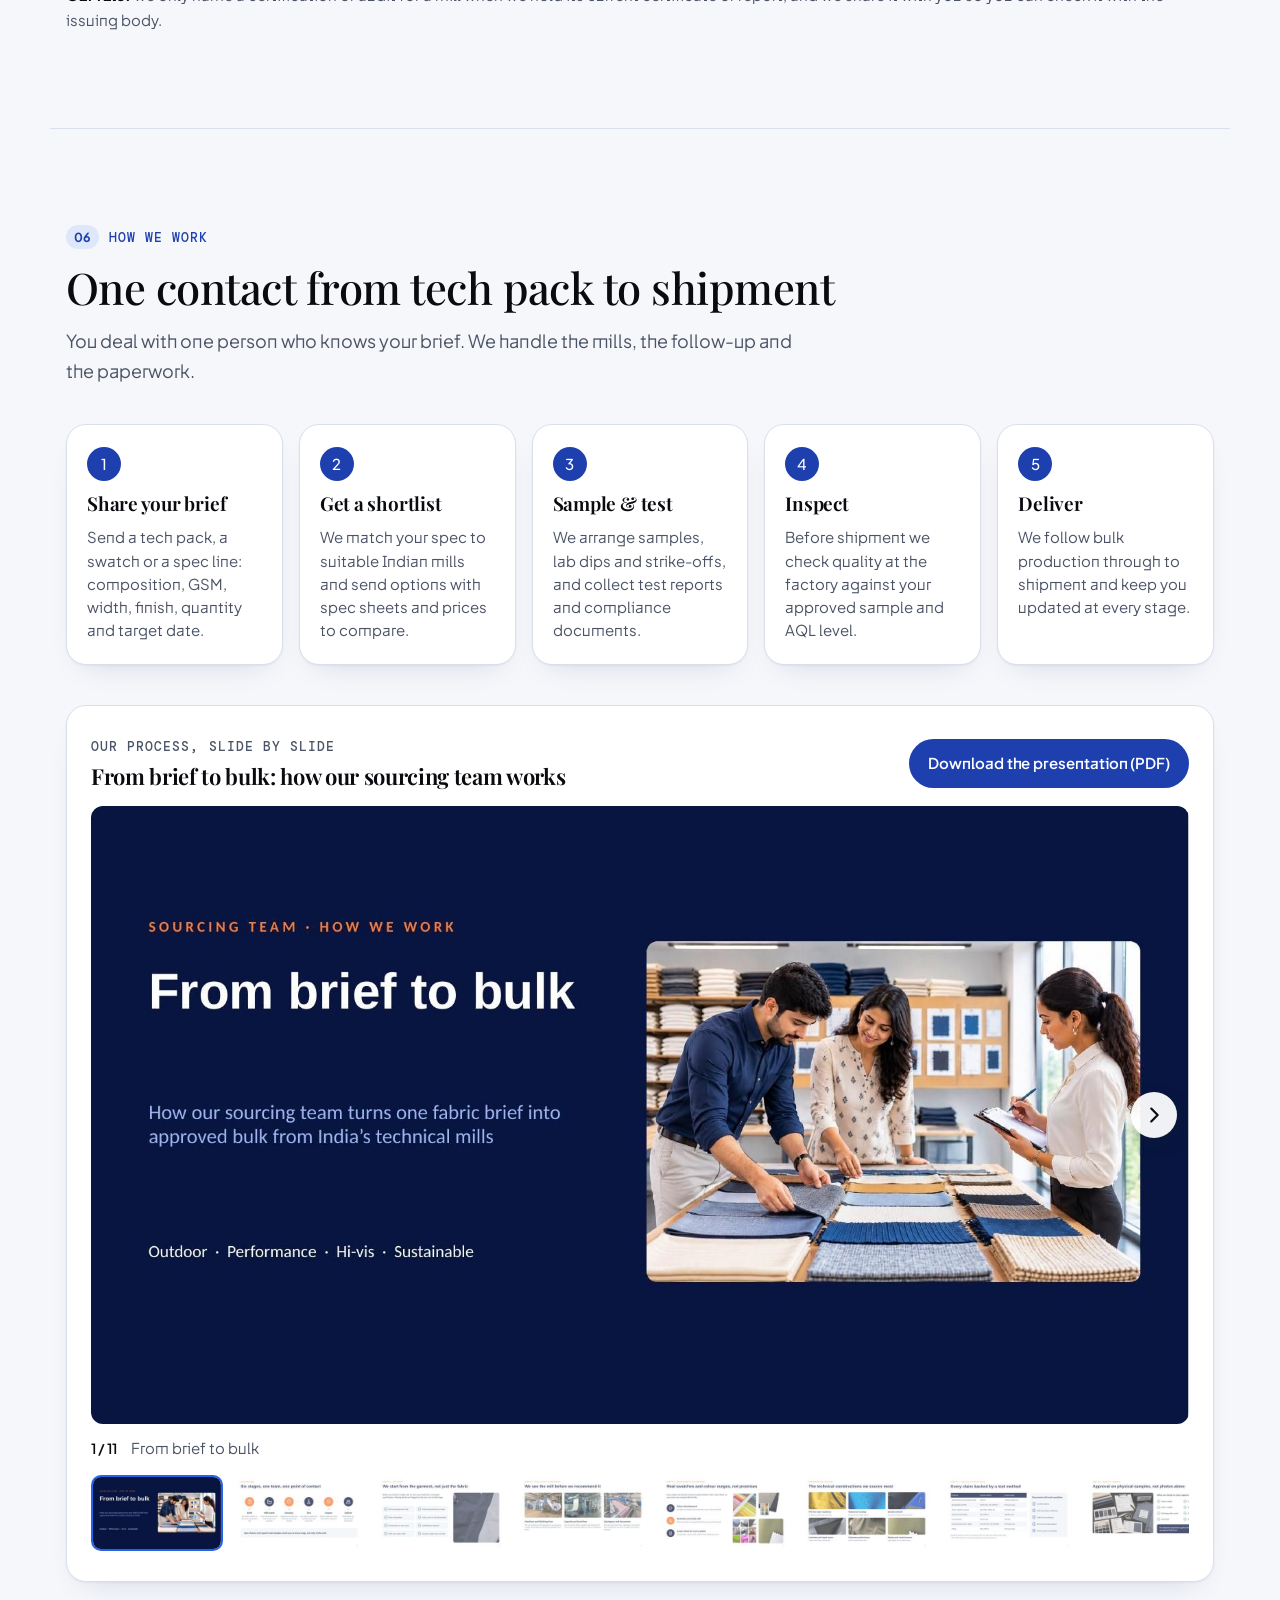
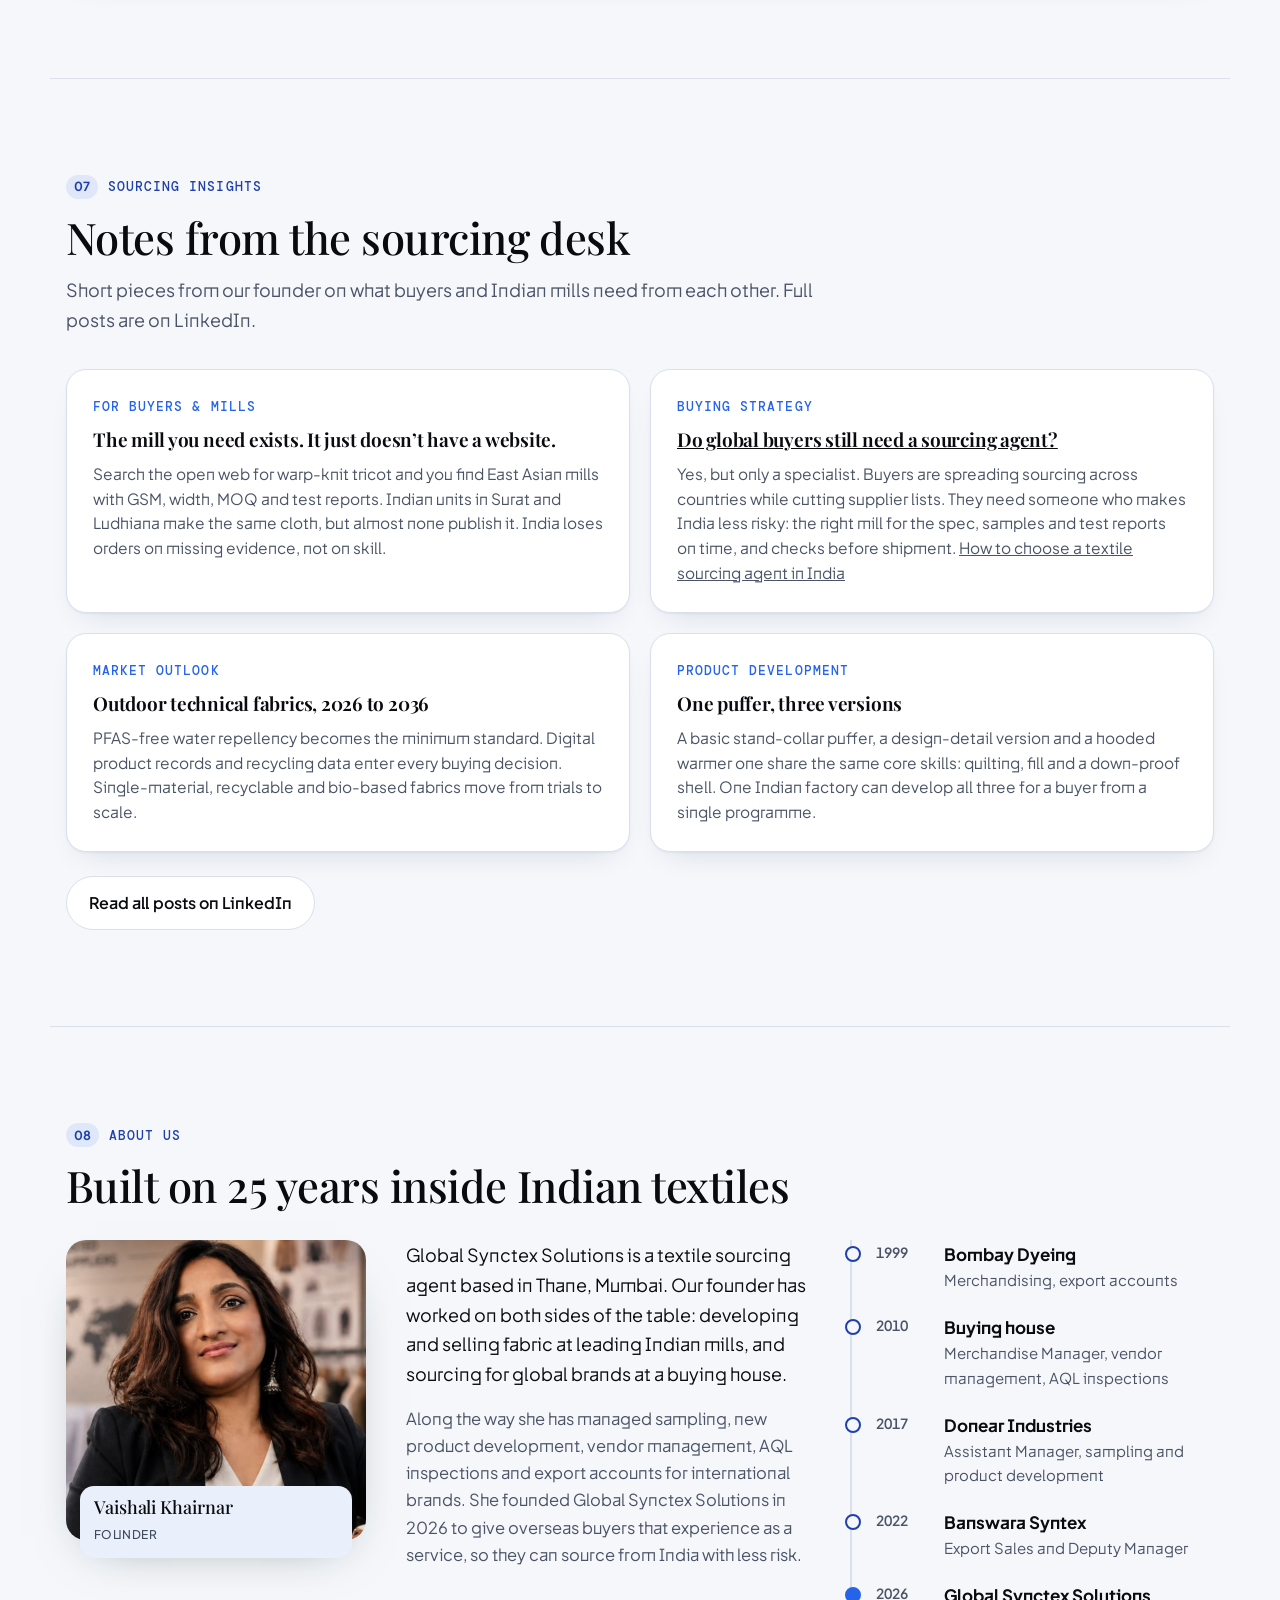
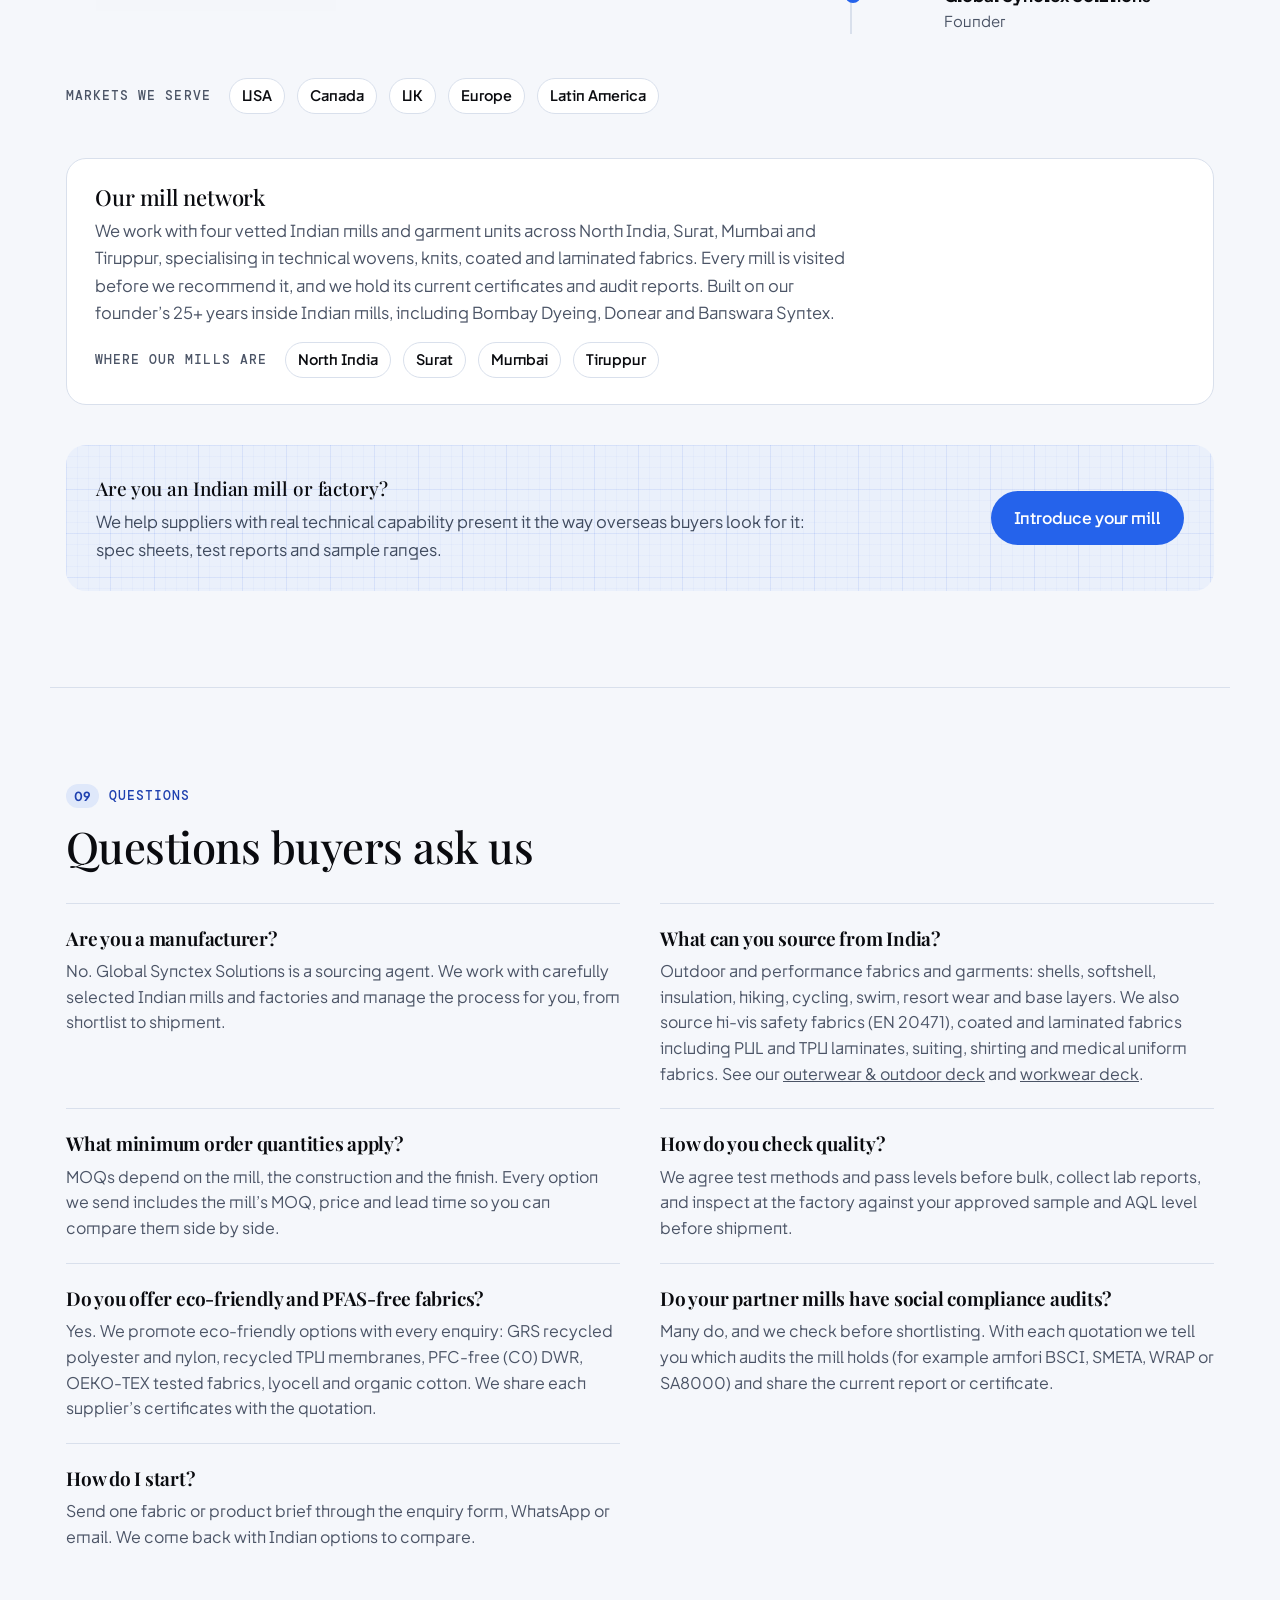
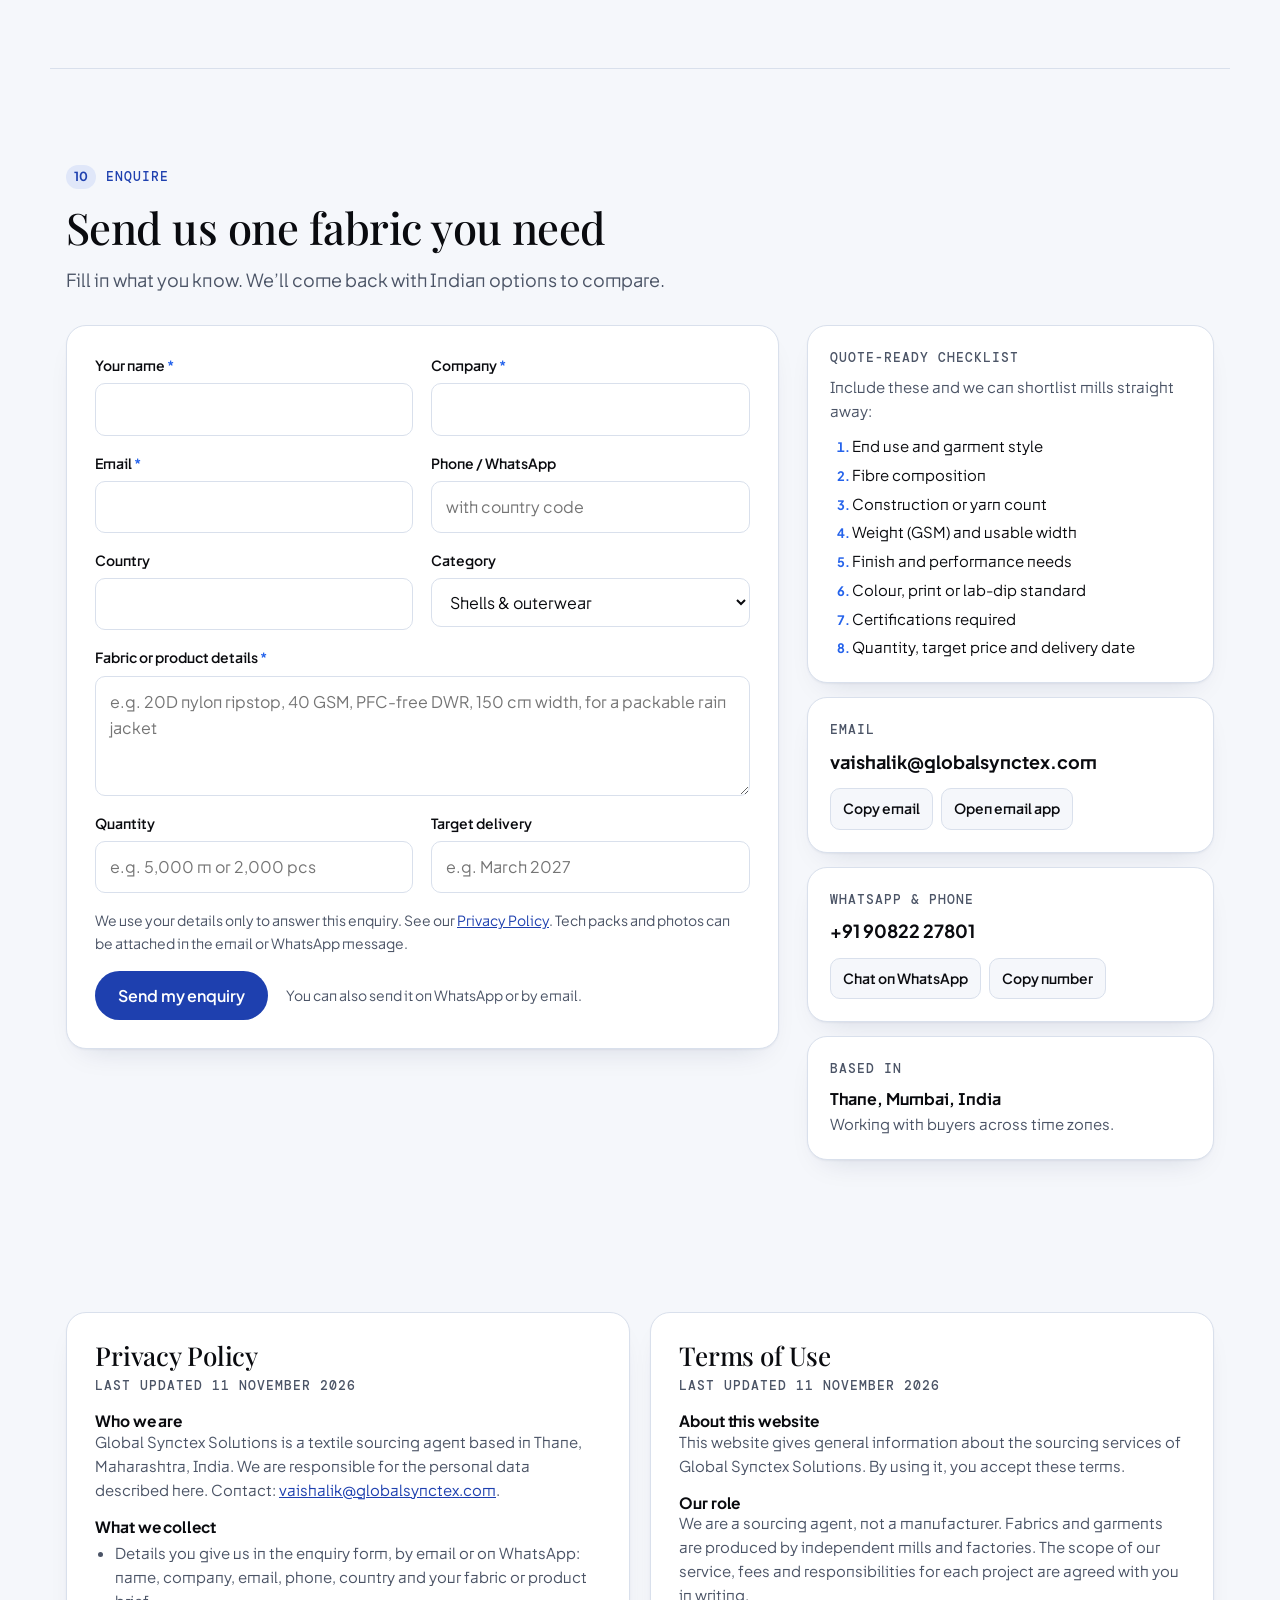
==== commit c15ca733: "Rename section label to 'Mill capabilities' to avoid clash with About block" ====
--- a/index.html
+++ b/index.html
@@ -957,7 +957,7 @@
     @media (max-width:480px){.net-strip{grid-template-columns:1fr}}
   </style>
     <div class="wrap">
-      <div class="sec-label"><span class="num">04</span><span class="label">Our mill network</span></div>
+      <div class="sec-label"><span class="num">04</span><span class="label">Mill capabilities</span></div>
       <div style="min-width:0">
         <h2 id="net-h">A sourcing network built on India&rsquo;s strongest technical mills</h2>
         <p class="intro">We don&rsquo;t source from whoever answers the phone. Our partner network includes some of India&rsquo;s most established technical-textile manufacturers: vertically integrated synthetic weavers, engineered-fabric specialists and dedicated coating and lamination houses. Here is what that network can do, category by category.</p>
